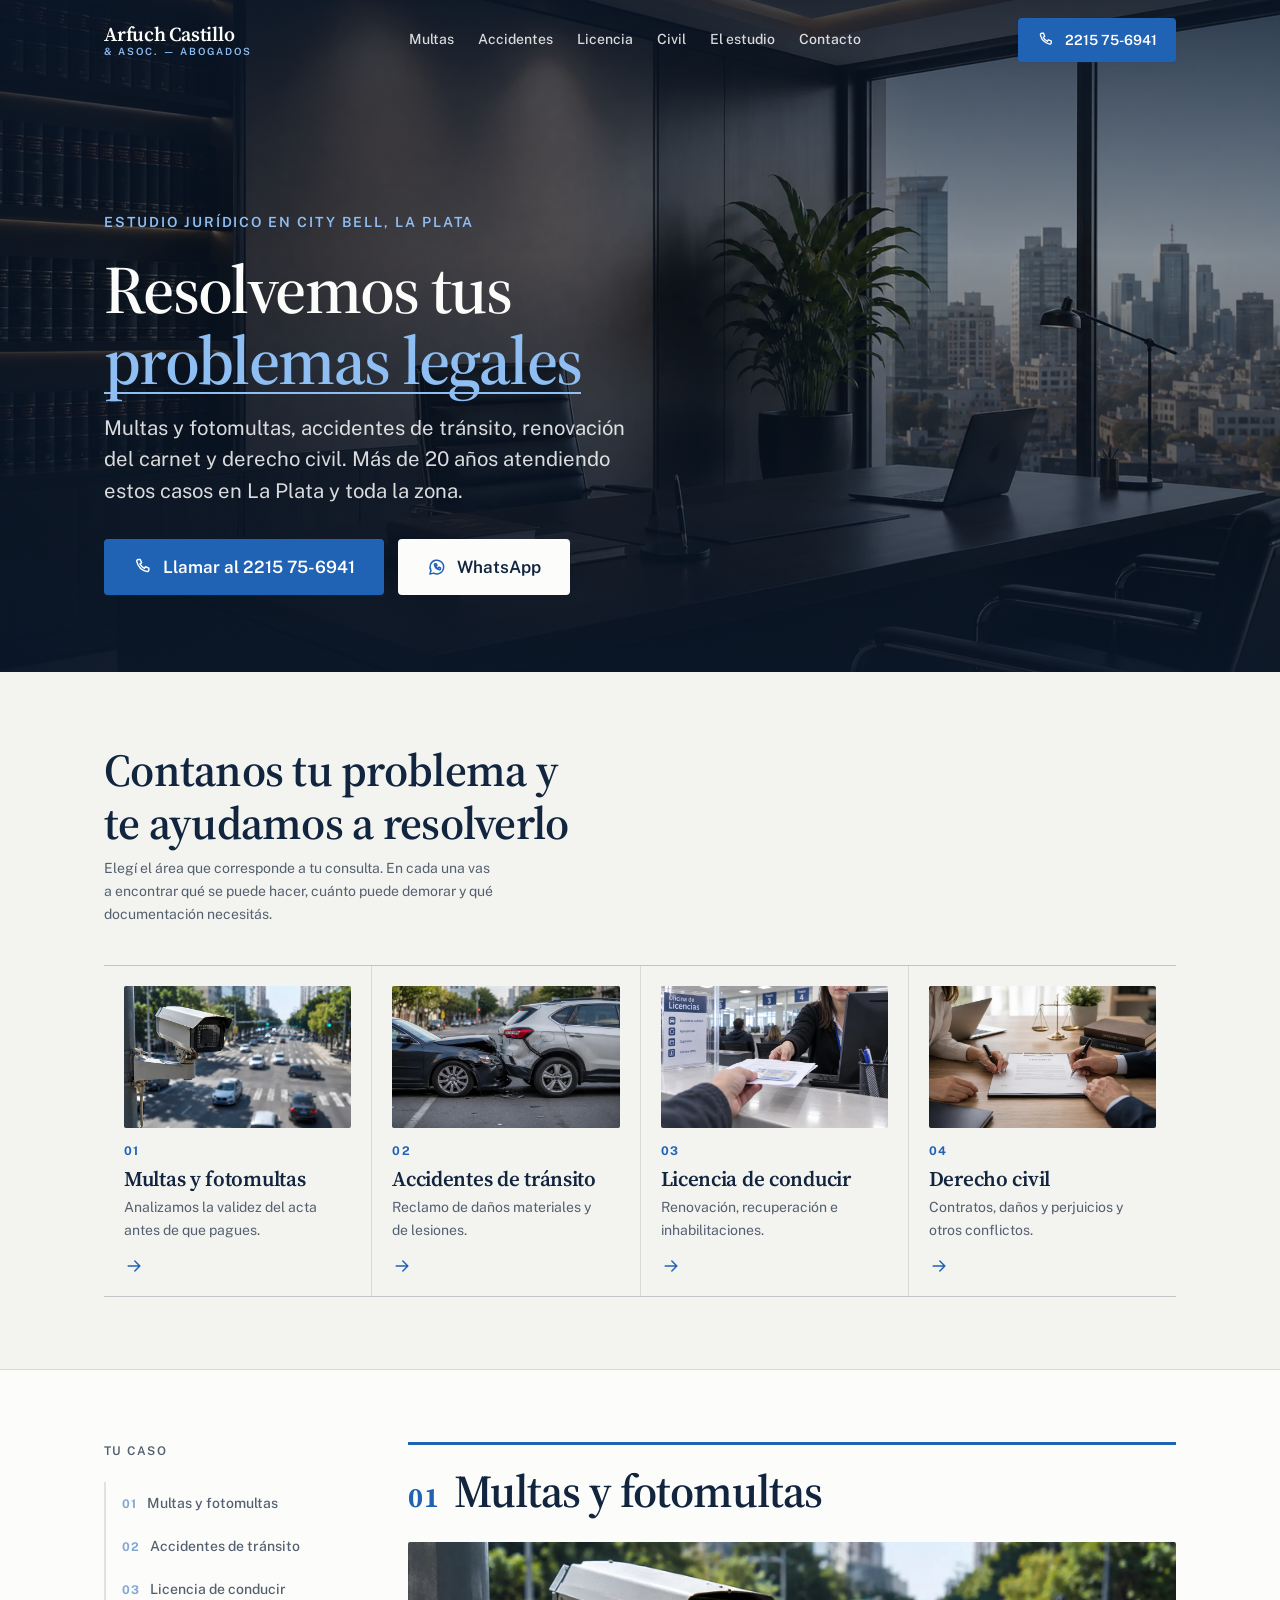
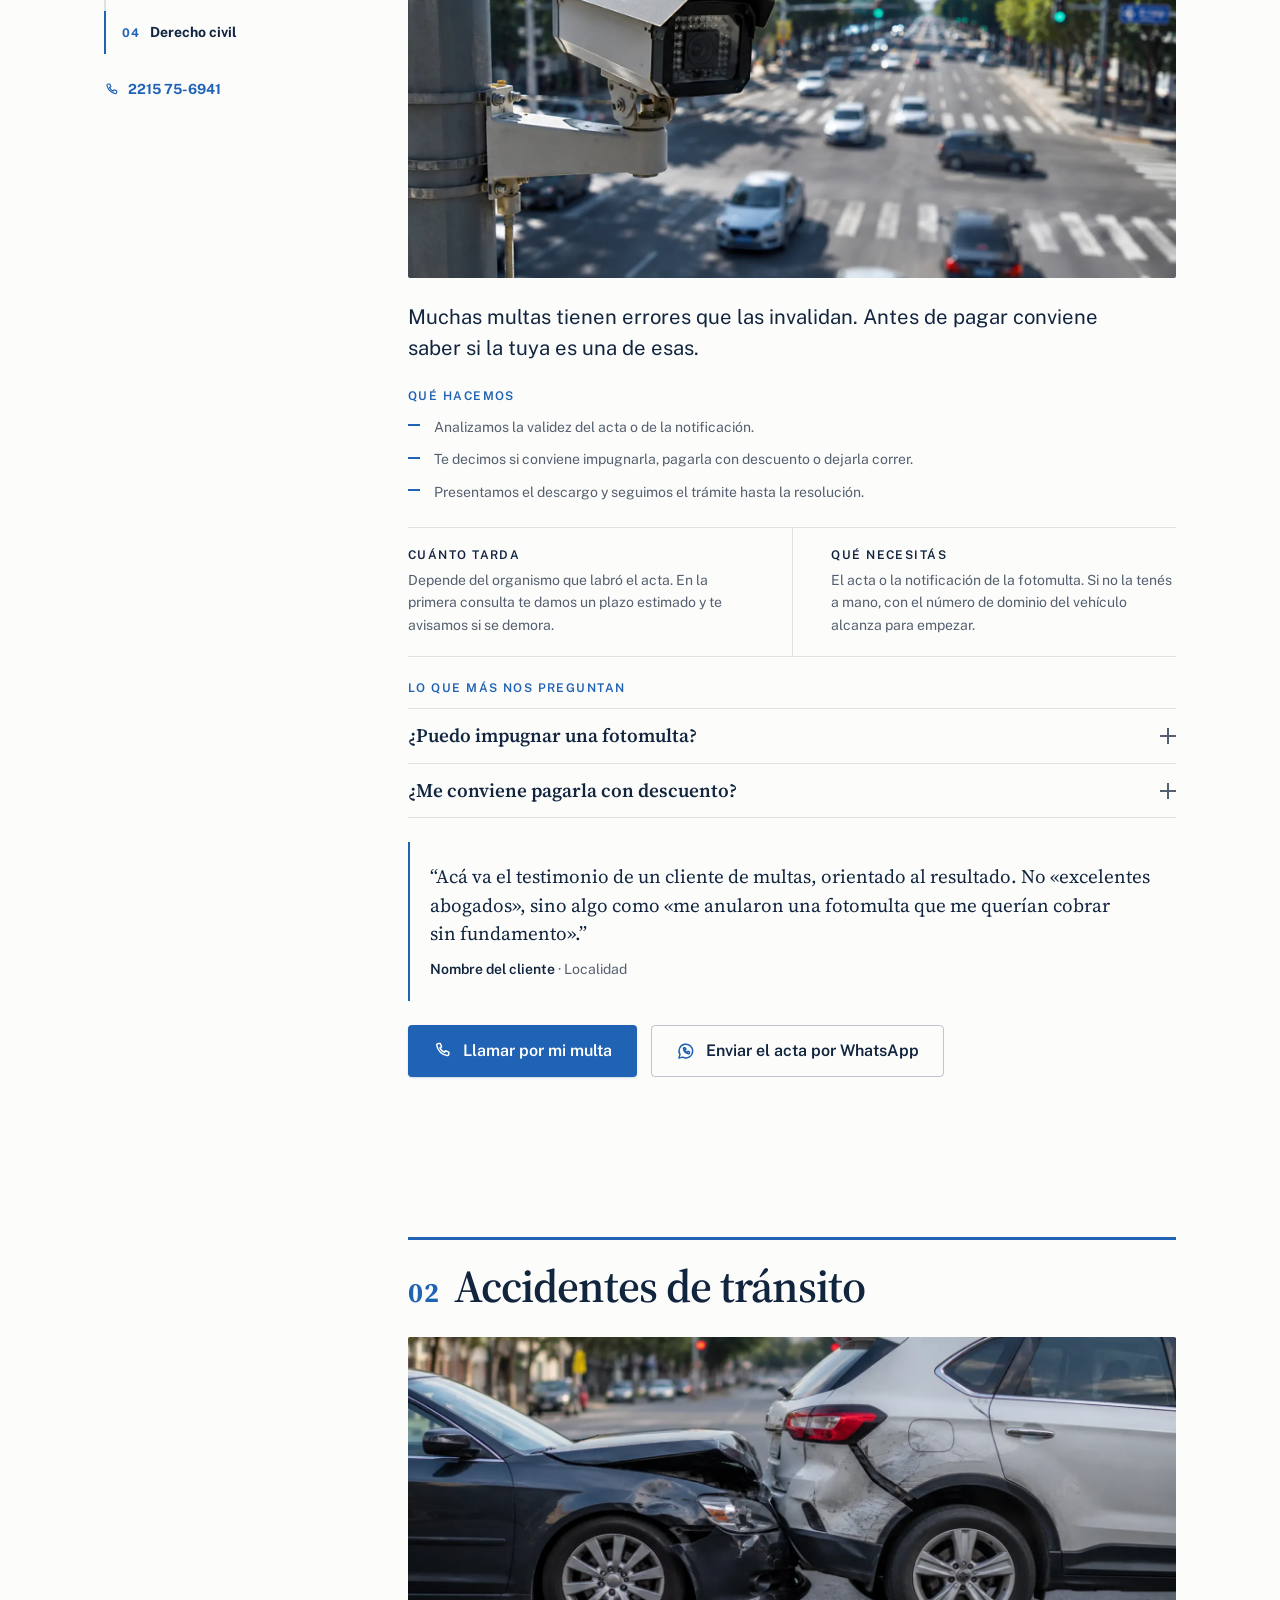
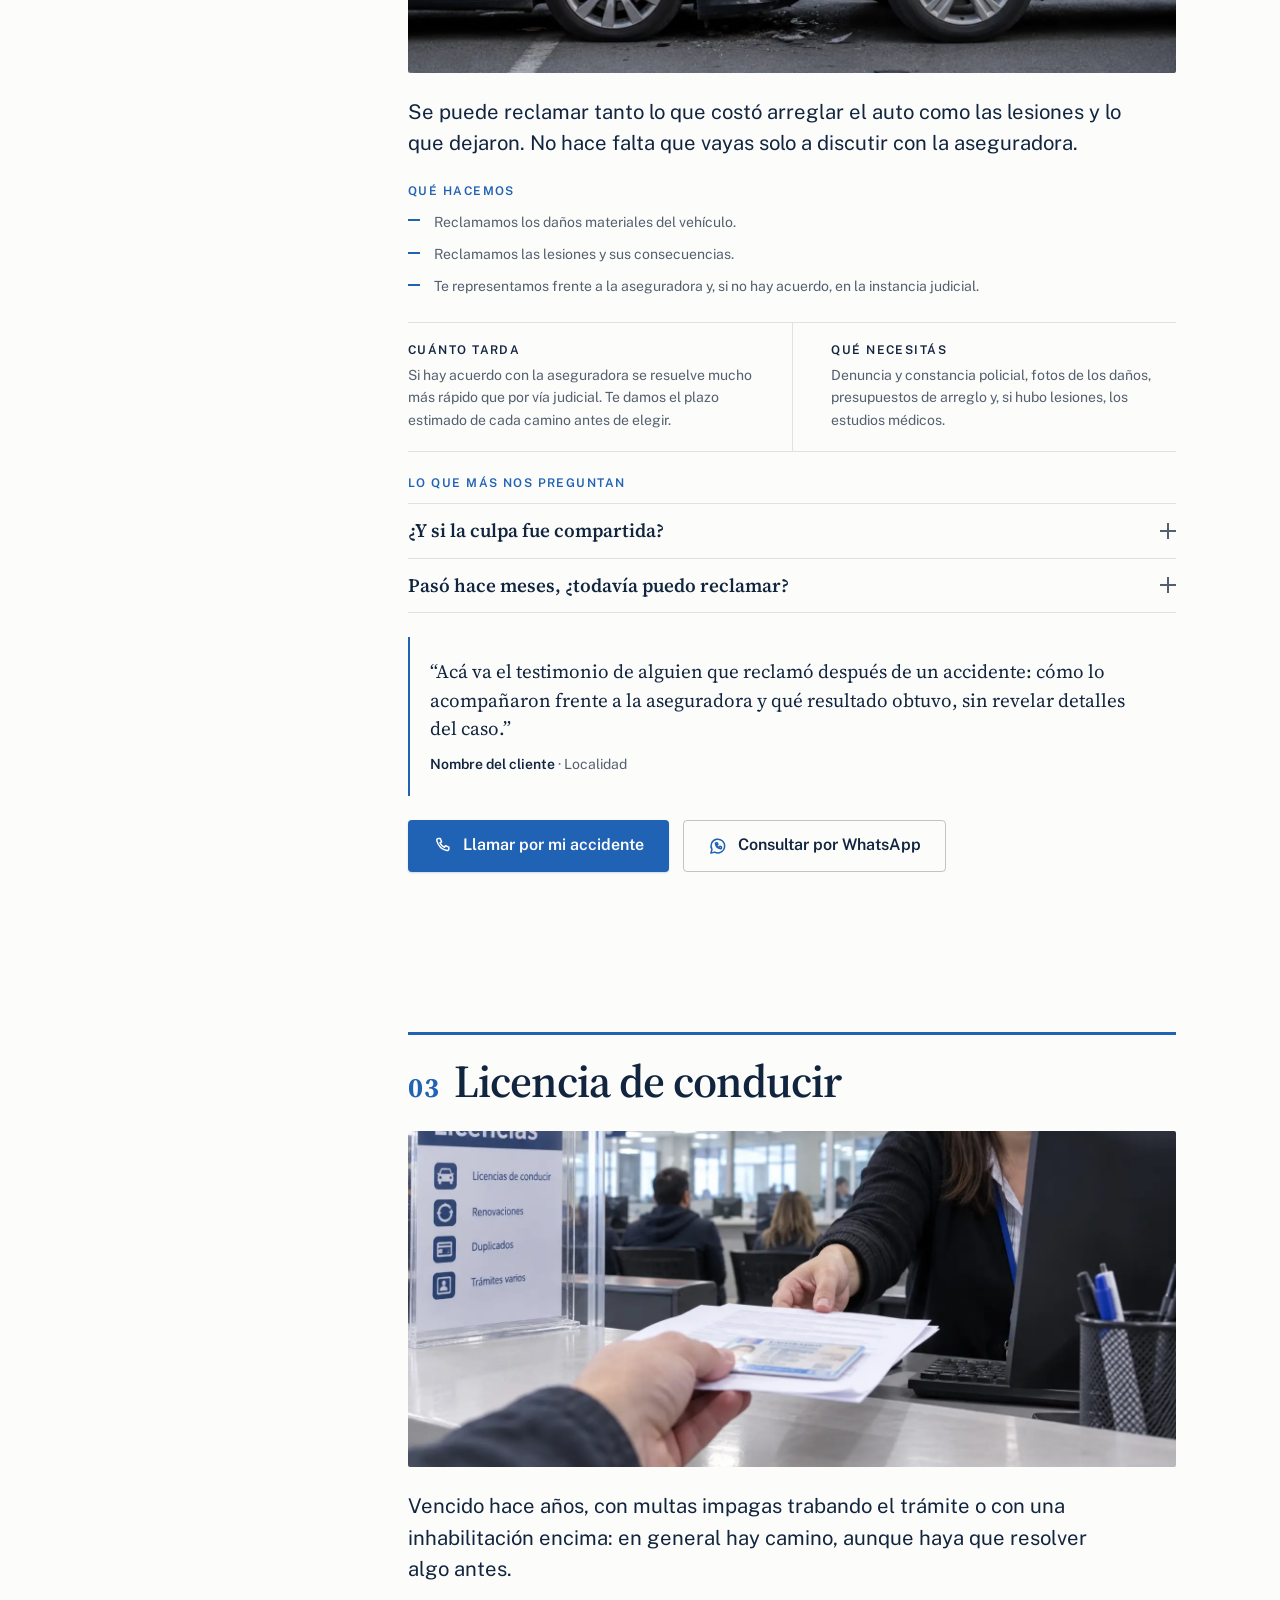
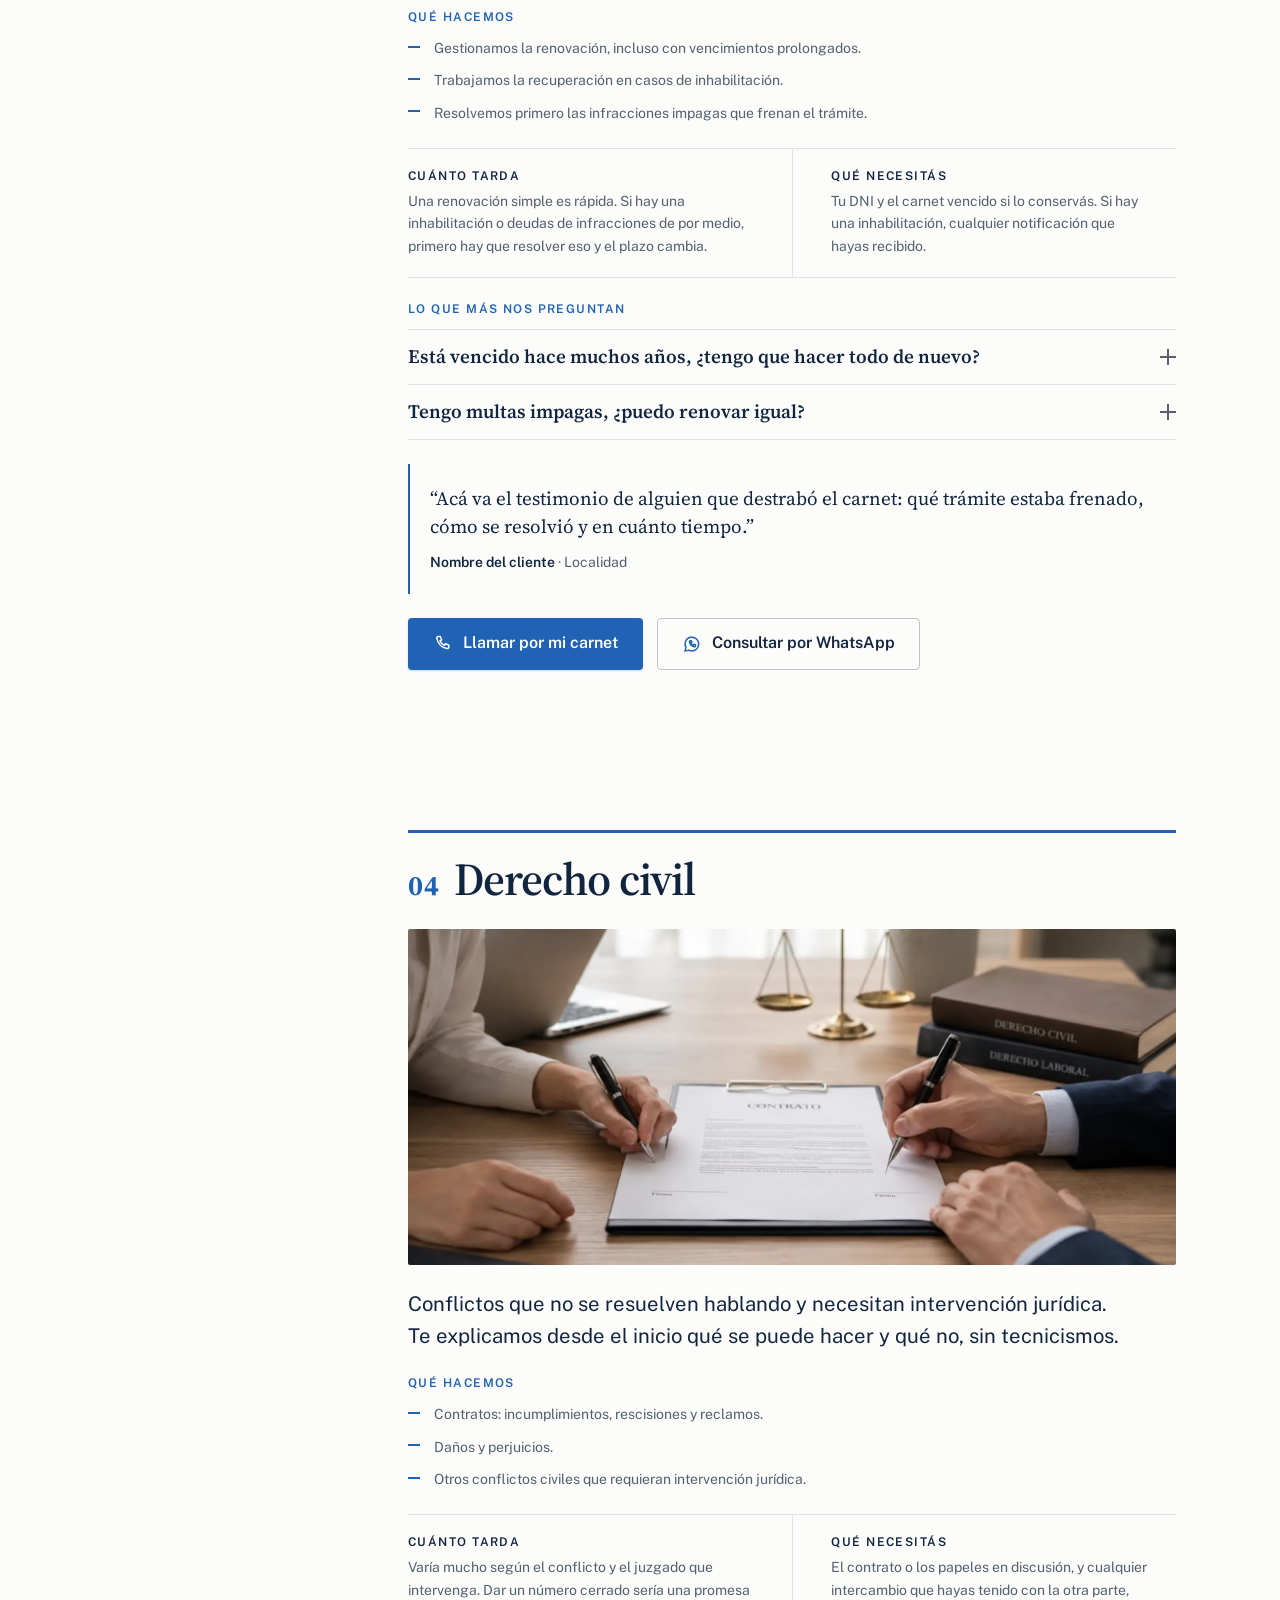
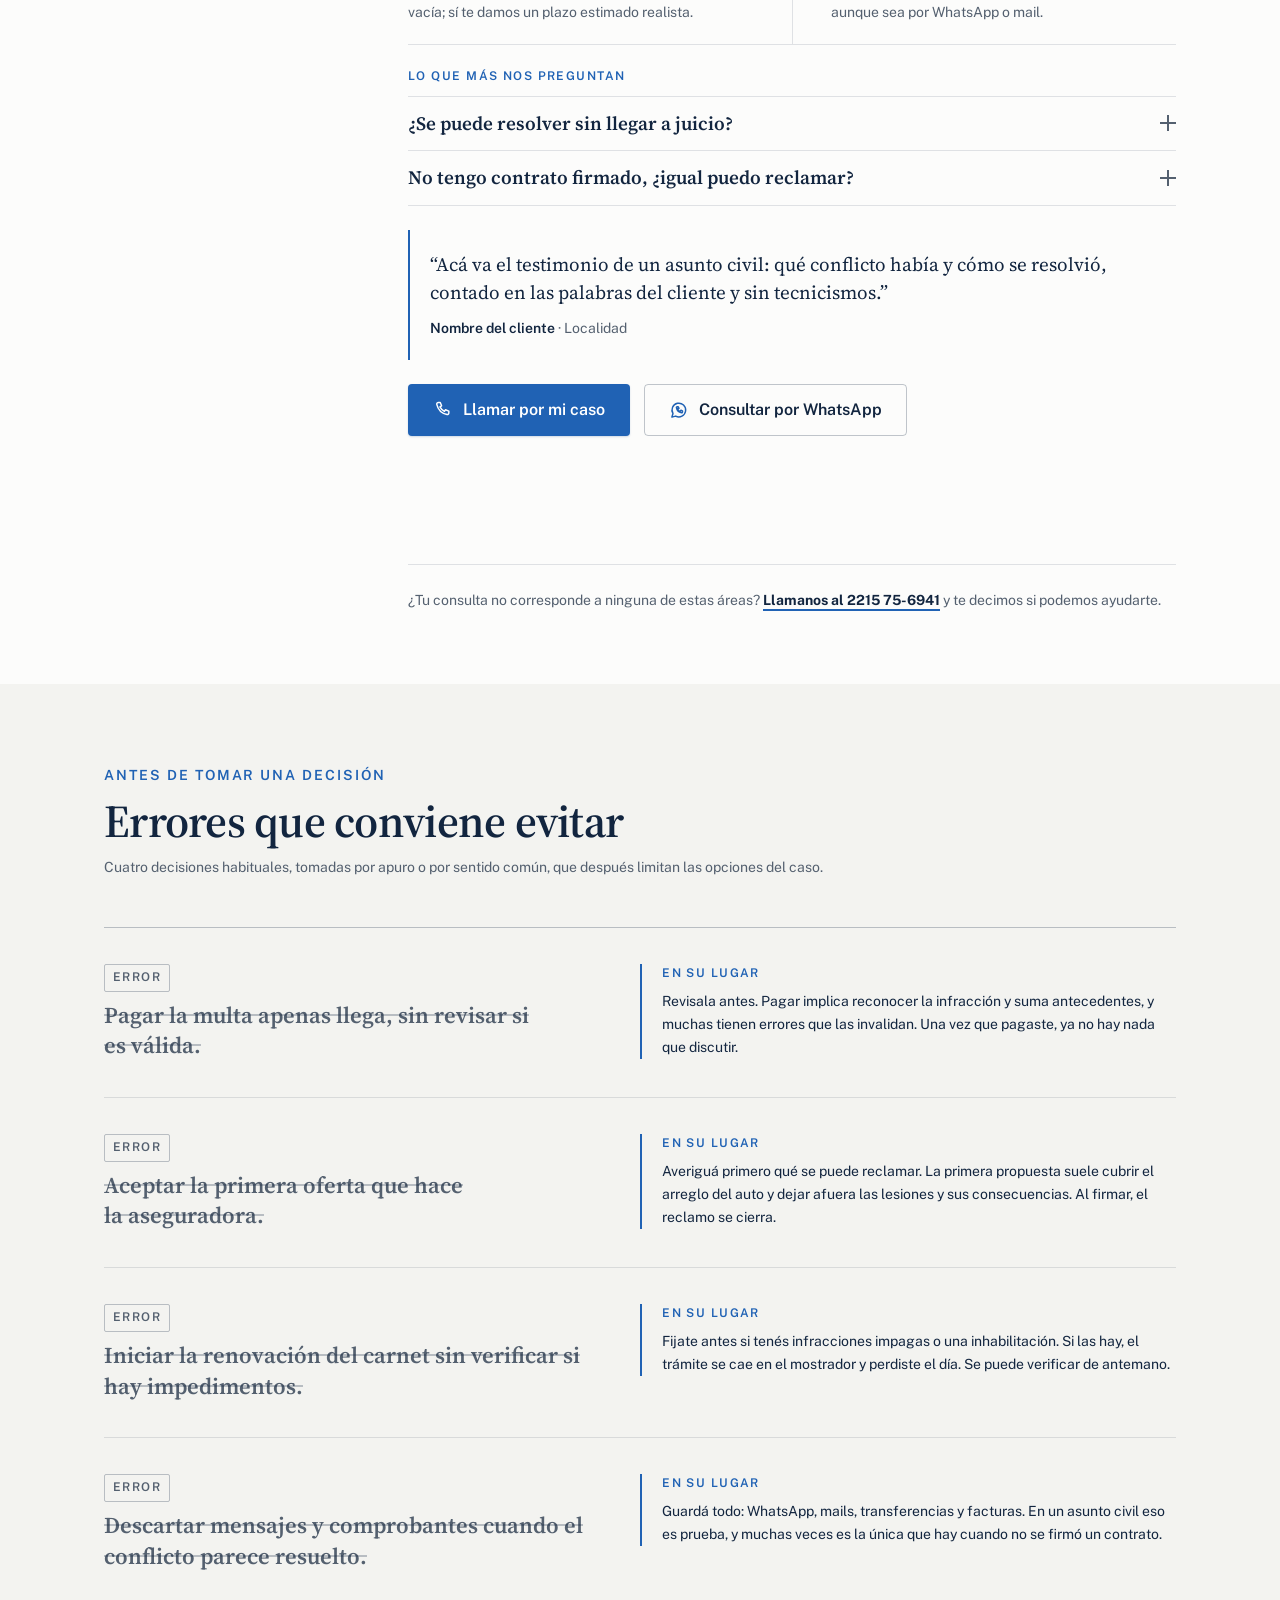
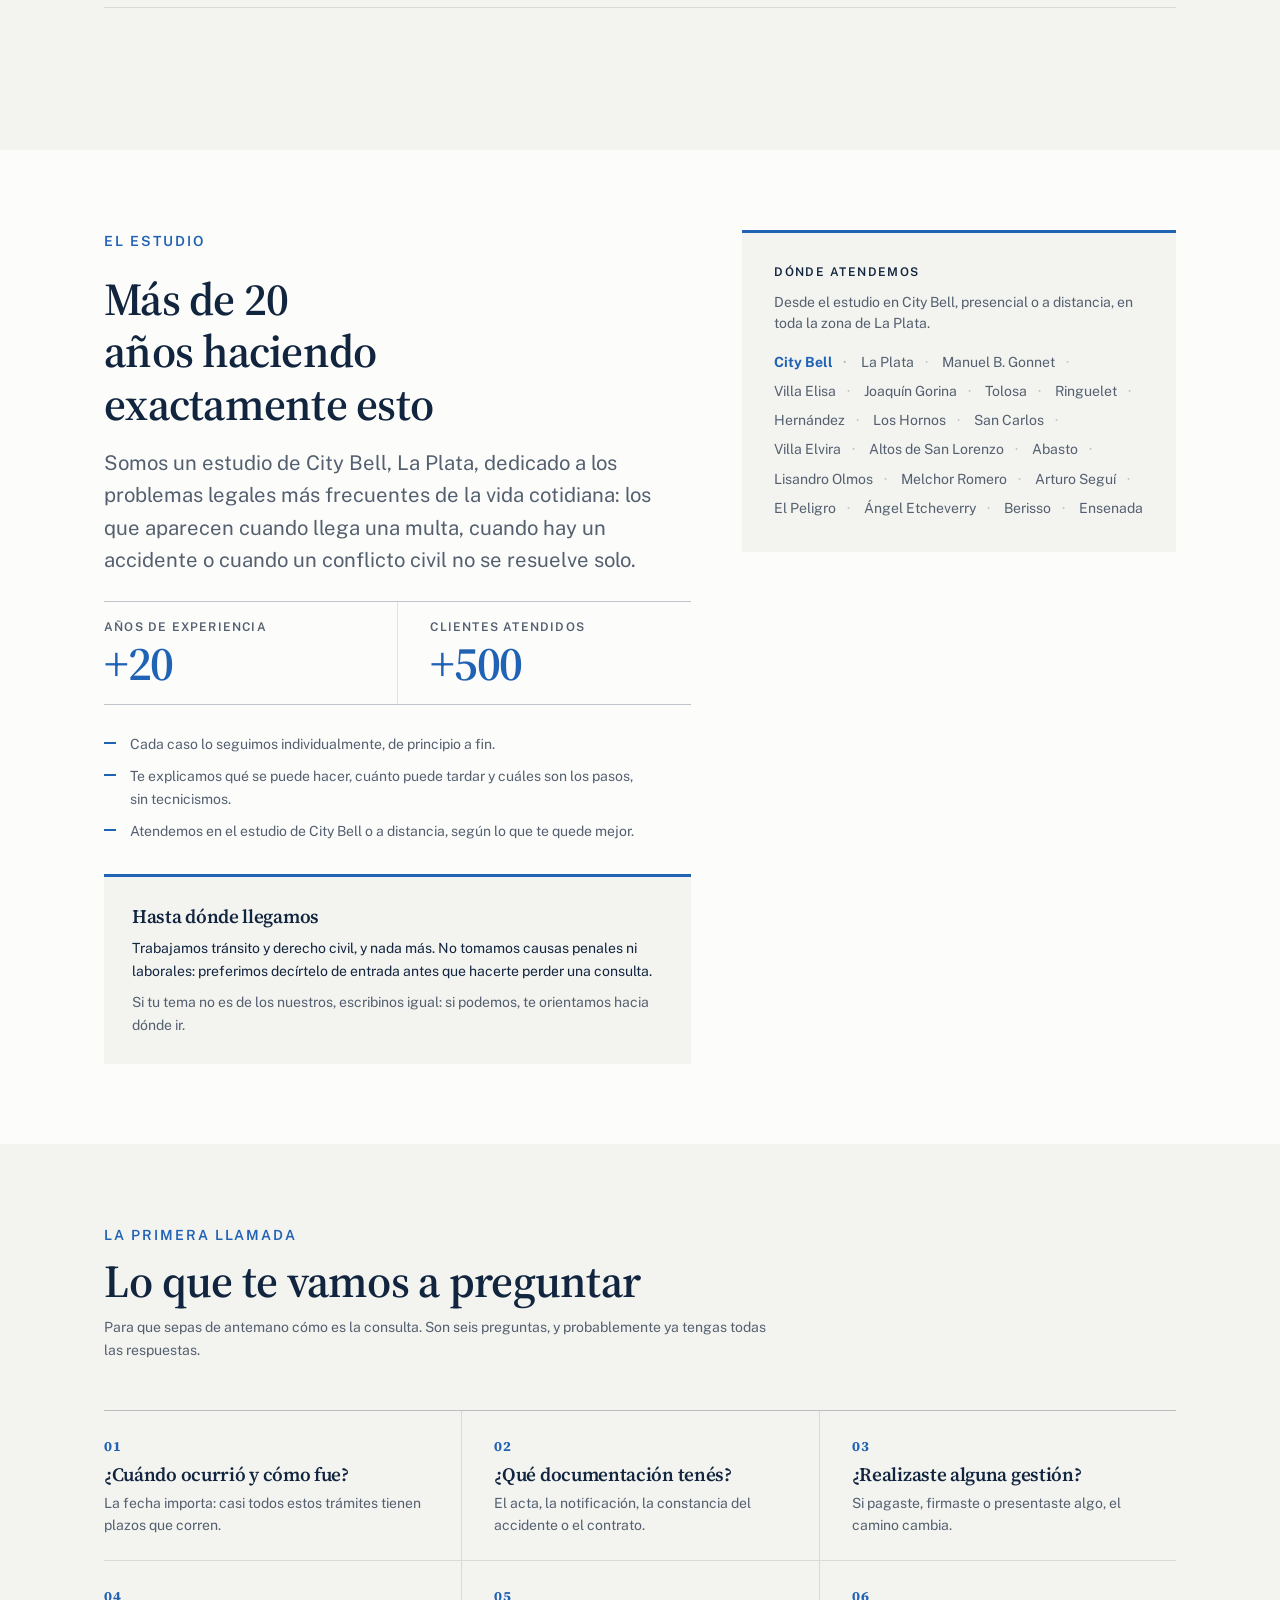
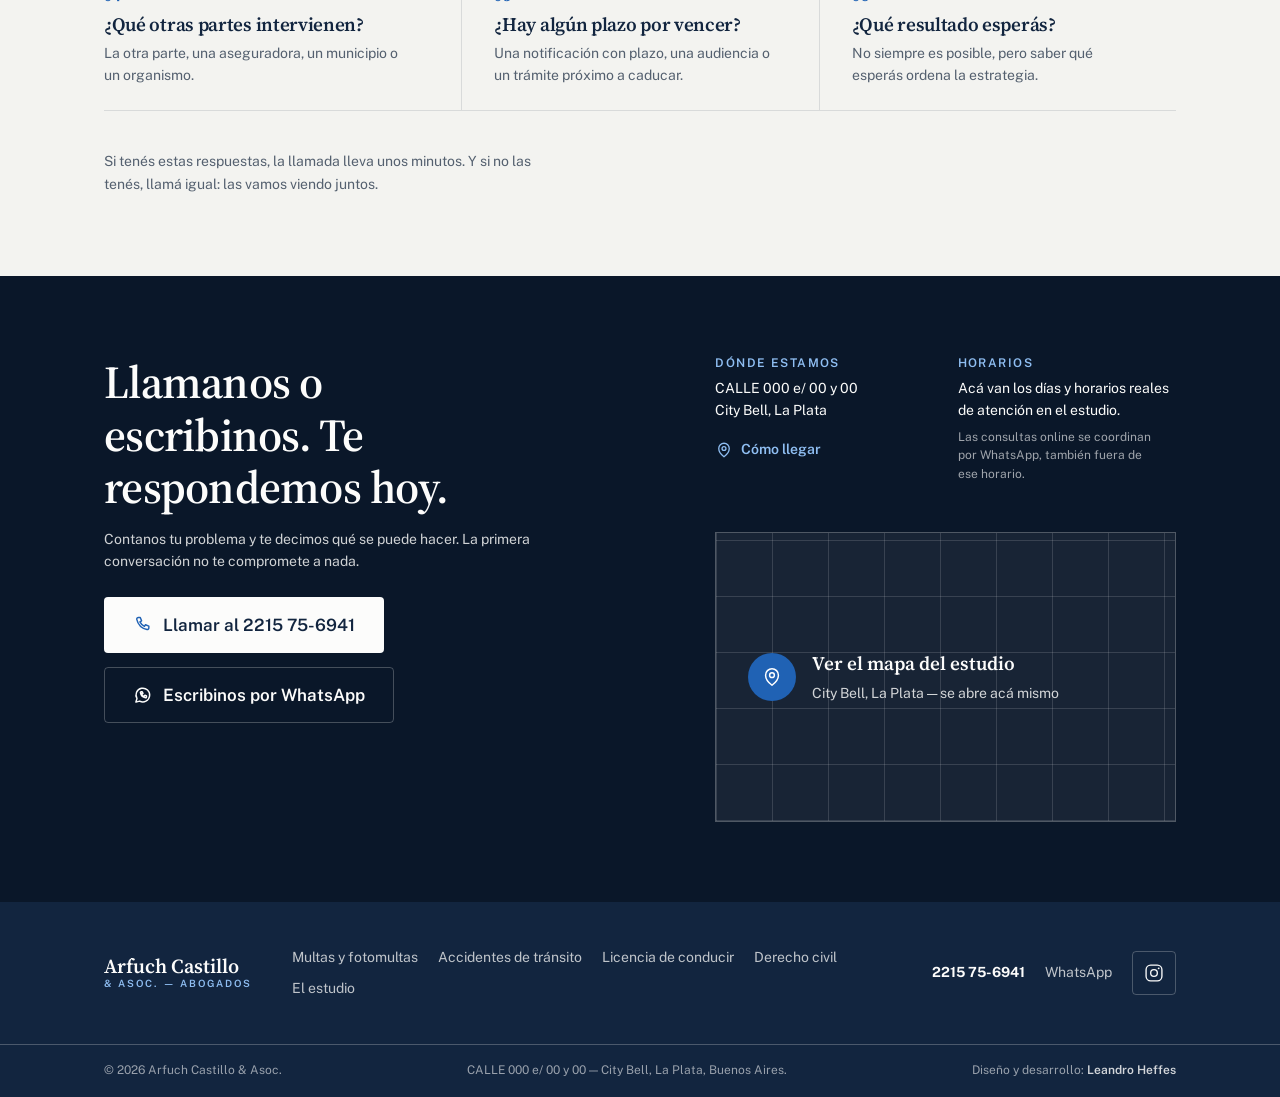
==== index.html @ 949b2b29 "first commit" ====
<!DOCTYPE html>
<html lang="es-AR">
<head>
<meta charset="utf-8">
<meta name="viewport" content="width=device-width, initial-scale=1">

<!-- ═══════════════════════════════════════════════════════════════════════
     ARFUCH CASTILLO & ASOC. — Estudio Jurídico
     City Bell, La Plata, Buenos Aires

     ARQUITECTURA: el sitio no se organiza por secciones de marketing sino
     POR CASO. Cuatro bloques autocontenidos —multa, accidente, carnet,
     civil— y cada uno responde todo lo de ese tema: la situación, qué
     hacemos, cuánto tarda, qué traer, las preguntas de ese caso y su CTA.
     El visitante lee sólo el bloque que le toca.

     TELÉFONO Y WHATSAPP — ya cargado: +54 9 2215 75-6941
        2215 75-6941     → formato visible en pantalla
        +5492215756941   → formato tel: y schema
        5492215756941    → formato wa.me

     ⚠ DATOS QUE TODAVÍA FALTAN (buscar y reemplazar en todo el archivo):
        CALLE 000 e/ 00 y 00 → dirección real del estudio
        www.arfuchcastillo.com.ar → dominio real
     ═══════════════════════════════════════════════════════════════════════ -->

<title>Arfuch Castillo & Asoc. — Abogados en La Plata y City Bell | Multas, accidentes y derecho civil</title>
<meta name="description" content="Estudio jurídico en City Bell, La Plata. Multas y fotomultas, renovación del carnet de conducir, accidentes de tránsito y derecho civil. Más de 20 años de experiencia. Atendemos en La Plata y toda la zona.">
<meta name="author" content="Arfuch Castillo &amp; Asoc.">
<meta name="robots" content="index, follow">
<link rel="canonical" href="https://www.arfuchcastillo.com.ar/">

<meta property="og:type" content="website">
<meta property="og:locale" content="es_AR">
<meta property="og:site_name" content="Arfuch Castillo &amp; Asoc.">
<meta property="og:title" content="Arfuch Castillo &amp; Asoc. — Abogados en La Plata y City Bell">
<meta property="og:description" content="Multas y fotomultas, carnet de conducir, accidentes de tránsito y derecho civil. Más de 20 años en City Bell, La Plata.">
<meta property="og:url" content="https://www.arfuchcastillo.com.ar/">
<meta property="og:image" content="https://www.arfuchcastillo.com.ar/assets/img/og-arfuch-castillo.jpg">
<meta name="twitter:card" content="summary_large_image">

<meta name="theme-color" content="#12253F">
<link rel="icon" href="assets/img/favicon.svg" type="image/svg+xml">

<link rel="preconnect" href="https://fonts.googleapis.com">
<link rel="preconnect" href="https://fonts.gstatic.com" crossorigin>
<link rel="stylesheet" href="https://fonts.googleapis.com/css2?family=Public+Sans:wght@400;500;600;700&amp;family=Source+Serif+4:opsz,wght@8..60,400;8..60,600;8..60,700&amp;display=swap">
<link rel="stylesheet" href="assets/css/styles.css">

<!-- SEO local. ⚠ Completar horarios y redes cuando el estudio los pase. -->
<script type="application/ld+json">
{
  "@context": "https://schema.org",
  "@type": "LegalService",
  "name": "Arfuch Castillo & Asoc.",
  "description": "Estudio jurídico especializado en multas y fotomultas, renovación del carnet de conducir, accidentes de tránsito y derecho civil. Más de 20 años de experiencia. Atención en City Bell y en toda la zona de La Plata.",
  "url": "https://www.arfuchcastillo.com.ar/",
  "telephone": "+5492215756941",
  "priceRange": "$$",
  "address": {
    "@type": "PostalAddress",
    "streetAddress": "CALLE 000 e/ 00 y 00",
    "addressLocality": "City Bell",
    "addressRegion": "Buenos Aires",
    "postalCode": "1896",
    "addressCountry": "AR"
  },
  "areaServed": [
    { "@type": "City", "name": "La Plata" },
    { "@type": "City", "name": "City Bell" },
    { "@type": "City", "name": "Manuel B. Gonnet" },
    { "@type": "City", "name": "Villa Elisa" },
    { "@type": "City", "name": "Tolosa" },
    { "@type": "City", "name": "Berisso" },
    { "@type": "City", "name": "Ensenada" }
  ],
  "availableLanguage": "Spanish",
  "knowsAbout": [
    "Multas de tránsito",
    "Fotomultas",
    "Renovación del carnet de conducir",
    "Accidentes de tránsito",
    "Derecho civil"
  ]
}
</script>
</head>

<body>

<a class="salto-contenido" href="#portada">Ir al contenido principal</a>

<!-- ══════════════════════════════════════════════════════════════════════
     BARRA SUPERIOR
     Arranca transparente sobre la foto de portada y se vuelve sólida al
     desplazarse. Los enlaces son los cuatro casos, no secciones genéricas.
     ══════════════════════════════════════════════════════════════════ -->
<header class="barra" id="barra">
  <div class="barra__interior">

    <a class="marca" href="#portada" aria-label="Arfuch Castillo y Asociados — inicio">
      <span class="marca__nombre">Arfuch Castillo</span>
      <span class="marca__complemento">&amp; Asoc. — Abogados</span>
    </a>

    <nav class="barra__nav" aria-label="Navegación principal">
      <a href="#caso-multas">Multas</a>
      <a href="#caso-accidentes">Accidentes</a>
      <a href="#caso-carnet">Licencia</a>
      <a href="#caso-civil">Civil</a>
      <a href="#estudio">El estudio</a>
      <a href="#contacto">Contacto</a>
    </nav>

    <div class="barra__acciones">
      <a class="boton boton--principal boton--compacto" href="tel:+5492215756941" data-evento="tel-barra">
        <svg viewBox="0 0 24 24" fill="none" stroke="currentColor" stroke-width="1.75" stroke-linecap="round" stroke-linejoin="round" aria-hidden="true">
          <path d="M6.5 3h2.2l1.6 4-2 1.3a12.5 12.5 0 0 0 5.4 5.4l1.3-2 4 1.6v2.2a2 2 0 0 1-2.2 2A16.5 16.5 0 0 1 4.5 5.2 2 2 0 0 1 6.5 3z"></path>
        </svg>
        <span class="boton__texto">2215 75-6941</span>
      </a>

      <button class="menu-boton" type="button" aria-label="Abrir menú" aria-expanded="false" aria-controls="menu-movil">
        <span class="menu-boton__lineas" aria-hidden="true"><i></i><i></i><i></i></span>
      </button>
    </div>

  </div>

  <nav class="menu-movil" id="menu-movil" aria-label="Navegación principal (móvil)" hidden>
    <ul class="menu-movil__lista">
      <li><a href="#casos">Tu consulta</a></li>
      <li><a href="#caso-multas">Multas y fotomultas</a></li>
      <li><a href="#caso-accidentes">Accidentes de tránsito</a></li>
      <li><a href="#caso-carnet">Licencia de conducir</a></li>
      <li><a href="#caso-civil">Derecho civil</a></li>
      <li><a href="#errores">Errores frecuentes</a></li>
      <li><a href="#estudio">El estudio</a></li>
      <li><a href="#llamada">La primera llamada</a></li>
      <li><a href="#contacto">Contacto</a></li>
    </ul>
    <div class="menu-movil__pie">
      <a class="boton boton--principal boton--ancho" href="tel:+5492215756941" data-evento="tel-menu">
        <svg viewBox="0 0 24 24" fill="none" stroke="currentColor" stroke-width="1.75" stroke-linecap="round" stroke-linejoin="round" aria-hidden="true">
          <path d="M6.5 3h2.2l1.6 4-2 1.3a12.5 12.5 0 0 0 5.4 5.4l1.3-2 4 1.6v2.2a2 2 0 0 1-2.2 2A16.5 16.5 0 0 1 4.5 5.2 2 2 0 0 1 6.5 3z"></path>
        </svg>
        Llamar al 2215 75-6941
      </a>
    </div>
  </nav>
</header>

<main>

  <!-- ════════════════════════════════════════════════════════════════════
       PORTADA
       Foto a sangre con velo de tinta y el titular anclado abajo a la
       izquierda. Sin composición centrada y sin fila de estadísticas.
       ════════════════════════════════════════════════════════════════ -->
  <section class="portada" id="portada" aria-labelledby="portada-titulo">
    <!-- ⚠ REEMPLAZAR: ver la descripción dentro del propio placeholder.
         El estudio no usa fotos propias ni de la oficina: la imagen es
         ambiental (calle de La Plata), sin personas reconocibles. -->
    <img class="portada__foto"
         src="assets/img/heroImage.webp"
         alt="Avenida de La Plata con tránsito"
         width="2400" height="1300" fetchpriority="high" decoding="async">

    <div class="portada__contenido contenedor">
      <p class="ante-titulo ante-titulo--claro">Estudio jurídico en City Bell, La&nbsp;Plata</p>
      <h1 class="portada__titulo" id="portada-titulo">
        Resolvemos tus <span class="destacado">problemas legales</span>
      </h1>
      <p class="portada__bajada">
        Multas y fotomultas, accidentes de tránsito, renovación del carnet y
        derecho civil. Más de 20 años atendiendo estos casos en La Plata y toda
        la zona.
      </p>

      <div class="portada__acciones" id="portada-acciones">
        <a class="boton boton--principal boton--grande" href="tel:+5492215756941" data-evento="tel-portada">
          <svg viewBox="0 0 24 24" fill="none" stroke="currentColor" stroke-width="1.75" stroke-linecap="round" stroke-linejoin="round" aria-hidden="true">
            <path d="M6.5 3h2.2l1.6 4-2 1.3a12.5 12.5 0 0 0 5.4 5.4l1.3-2 4 1.6v2.2a2 2 0 0 1-2.2 2A16.5 16.5 0 0 1 4.5 5.2 2 2 0 0 1 6.5 3z"></path>
          </svg>
          Llamar al 2215 75-6941
        </a>
        <a class="boton boton--claro boton--grande"
           href="https://wa.me/5492215756941?text=Hola%2C%20quiero%20consultar%20sobre..."
           target="_blank" rel="noopener" data-evento="wa-portada">
          <svg viewBox="0 0 24 24" fill="none" stroke="currentColor" stroke-width="1.75" stroke-linecap="round" stroke-linejoin="round" aria-hidden="true">
            <path d="M3.5 20.5l1.3-4.2A8.2 8.2 0 1 1 8 19.3l-4.5 1.2z"></path>
            <path d="M9 9.2c.2 1 .7 2 1.5 2.8.8.8 1.8 1.3 2.8 1.5l1-1.2 1.9.9v1.3c0 .5-.5 1-1.1.9a7.6 7.6 0 0 1-6.2-6.2c-.1-.6.4-1.1.9-1.1h1.3l.9 1.9-1 1.2z"></path>
          </svg>
          WhatsApp
        </a>
      </div>
    </div>
  </section>


  <!-- ════════════════════════════════════════════════════════════════════
       CONTANOS TU PROBLEMA — la navegación real del sitio.
       Los accesos se titulan por materia jurídica y no por la anécdota
       del cliente: le da entidad al tema y evita el registro coloquial.
       ════════════════════════════════════════════════════════════════ -->
  <section class="casos-indice" id="casos" aria-labelledby="casos-titulo">
    <div class="contenedor">
      <div class="casos-indice__encabezado">
        <h2 class="casos-indice__titulo" id="casos-titulo">Contanos tu problema y te ayudamos a resolverlo</h2>
        <p class="casos-indice__nota">
          Elegí el área que corresponde a tu consulta. En cada una vas a
          encontrar qué se puede hacer, cuánto puede demorar y qué
          documentación necesitás.
        </p>
      </div>

      <ul class="casos-indice__lista">
        <li>
          <a class="acceso" href="#caso-multas">
            <span class="acceso__foto">
              <img src="assets/img/fotomultaImage.webp" alt="" width="1600" height="1000" loading="lazy" decoding="async">
            </span>
            <span class="acceso__cuerpo">
              <span class="acceso__numero" aria-hidden="true">01</span>
              <span class="acceso__titulo">Multas y fotomultas</span>
              <span class="acceso__nota">Analizamos la validez del acta antes de que pagues.</span>
            </span>
            <svg class="acceso__flecha" viewBox="0 0 24 24" fill="none" stroke="currentColor" stroke-width="1.75" stroke-linecap="round" stroke-linejoin="round" aria-hidden="true">
              <path d="M5 12h14M13 6l6 6-6 6"></path>
            </svg>
          </a>
        </li>

        <li>
          <a class="acceso" href="#caso-accidentes">
            <span class="acceso__foto">
              <img src="assets/img/accidenteImage.webp" alt="" width="1600" height="1000" loading="lazy" decoding="async">
            </span>
            <span class="acceso__cuerpo">
              <span class="acceso__numero" aria-hidden="true">02</span>
              <span class="acceso__titulo">Accidentes de tránsito</span>
              <span class="acceso__nota">Reclamo de daños materiales y de lesiones.</span>
            </span>
            <svg class="acceso__flecha" viewBox="0 0 24 24" fill="none" stroke="currentColor" stroke-width="1.75" stroke-linecap="round" stroke-linejoin="round" aria-hidden="true">
              <path d="M5 12h14M13 6l6 6-6 6"></path>
            </svg>
          </a>
        </li>

        <li>
          <a class="acceso" href="#caso-carnet">
            <span class="acceso__foto">
              <img src="assets/img/carnetImage.webp" alt="" width="1600" height="1000" loading="lazy" decoding="async">
            </span>
            <span class="acceso__cuerpo">
              <span class="acceso__numero" aria-hidden="true">03</span>
              <span class="acceso__titulo">Licencia de conducir</span>
              <span class="acceso__nota">Renovación, recuperación e inhabilitaciones.</span>
            </span>
            <svg class="acceso__flecha" viewBox="0 0 24 24" fill="none" stroke="currentColor" stroke-width="1.75" stroke-linecap="round" stroke-linejoin="round" aria-hidden="true">
              <path d="M5 12h14M13 6l6 6-6 6"></path>
            </svg>
          </a>
        </li>

        <li>
          <a class="acceso" href="#caso-civil">
            <span class="acceso__foto">
              <img src="assets/img/civilImage.webp" alt="" width="1600" height="1000" loading="lazy" decoding="async">
            </span>
            <span class="acceso__cuerpo">
              <span class="acceso__numero" aria-hidden="true">04</span>
              <span class="acceso__titulo">Derecho civil</span>
              <span class="acceso__nota">Contratos, daños y perjuicios y otros conflictos.</span>
            </span>
            <svg class="acceso__flecha" viewBox="0 0 24 24" fill="none" stroke="currentColor" stroke-width="1.75" stroke-linecap="round" stroke-linejoin="round" aria-hidden="true">
              <path d="M5 12h14M13 6l6 6-6 6"></path>
            </svg>
          </a>
        </li>
      </ul>
    </div>
  </section>


  <!-- ════════════════════════════════════════════════════════════════════
       LOS CUATRO CASOS
       Panel lateral fijo + un bloque autocontenido por caso.
       ════════════════════════════════════════════════════════════════ -->
  <div class="casos">
    <div class="contenedor casos__interior">

      <!-- Índice fijo: marca en cuál caso está el visitante -->
      <aside class="riel" aria-label="Índice de casos">
        <p class="riel__rotulo">Tu caso</p>
        <ol class="riel__lista">
          <li><a href="#caso-multas" data-riel="caso-multas"><span>01</span> Multas y fotomultas</a></li>
          <li><a href="#caso-accidentes" data-riel="caso-accidentes"><span>02</span> Accidentes de tránsito</a></li>
          <li><a href="#caso-carnet" data-riel="caso-carnet"><span>03</span> Licencia de conducir</a></li>
          <li><a href="#caso-civil" data-riel="caso-civil"><span>04</span> Derecho civil</a></li>
        </ol>
        <a class="riel__tel" href="tel:+5492215756941" data-evento="tel-riel">
          <svg viewBox="0 0 24 24" fill="none" stroke="currentColor" stroke-width="1.75" stroke-linecap="round" stroke-linejoin="round" aria-hidden="true">
            <path d="M6.5 3h2.2l1.6 4-2 1.3a12.5 12.5 0 0 0 5.4 5.4l1.3-2 4 1.6v2.2a2 2 0 0 1-2.2 2A16.5 16.5 0 0 1 4.5 5.2 2 2 0 0 1 6.5 3z"></path>
          </svg>
          2215 75-6941
        </a>
      </aside>

      <div class="casos__contenido">

        <!-- ── 01 · MULTAS Y FOTOMULTAS ──────────────────────────────── -->
        <article class="caso" id="caso-multas" aria-labelledby="caso-multas-titulo">
          <header class="caso__encabezado">
            <p class="caso__ordinal" aria-hidden="true">01</p>
            <h2 class="caso__titulo" id="caso-multas-titulo">Multas y fotomultas</h2>
          </header>

          <img class="caso__foto" src="assets/img/fotomultaImage.webp"
               alt="Acta de infracción de tránsito" width="1600" height="1000"
               loading="lazy" decoding="async">

          <p class="caso__lead">
            Muchas multas tienen errores que las invalidan. Antes de pagar
            conviene saber si la tuya es una de esas.
          </p>

          <div class="caso__hacemos">
            <h3 class="caso__subtitulo">Qué hacemos</h3>
            <ul class="lista-marcada">
              <li>Analizamos la validez del acta o de la notificación.</li>
              <li>Te decimos si conviene impugnarla, pagarla con descuento o dejarla correr.</li>
              <li>Presentamos el descargo y seguimos el trámite hasta la resolución.</li>
            </ul>
          </div>

          <div class="caso__datos">
            <div class="ficha">
              <h3 class="ficha__rotulo">Cuánto tarda</h3>
              <p class="ficha__texto">
                Depende del organismo que labró el acta. En la primera consulta
                te damos un plazo estimado y te avisamos si se demora.
              </p>
            </div>
            <div class="ficha">
              <h3 class="ficha__rotulo">Qué necesitás</h3>
              <p class="ficha__texto">
                El acta o la notificación de la fotomulta. Si no la tenés a
                mano, con el número de dominio del vehículo alcanza para empezar.
              </p>
            </div>
          </div>

          <div class="caso__preguntas">
            <h3 class="caso__subtitulo">Lo que más nos preguntan</h3>
            <details class="pregunta">
              <summary><span>¿Puedo impugnar una fotomulta?</span><span class="pregunta__signo" aria-hidden="true"></span></summary>
              <div class="pregunta__respuesta"><p>En muchos casos sí. Las actas y las fotomultas tienen que cumplir requisitos formales, y cuando falta alguno o hay errores en los datos, la infracción puede cuestionarse. También hay plazos que conviene no dejar vencer.</p></div>
            </details>
            <details class="pregunta">
              <summary><span>¿Me conviene pagarla con descuento?</span><span class="pregunta__signo" aria-hidden="true"></span></summary>
              <div class="pregunta__respuesta"><p>A veces sí y a veces no: pagar implica reconocer la infracción y eso suma antecedentes. Lo vemos caso por caso antes de que tomes la decisión.</p></div>
            </details>
          </div>

          <figure class="testimonio-caso">
            <!-- ⚠ REEMPLAZAR por un testimonio real y autorizado. NO inventar:
                 publicar reseñas falsas es publicidad engañosa. -->
            <blockquote><p>Acá va el testimonio de un cliente de multas, orientado al resultado. No «excelentes abogados», sino algo como «me anularon una fotomulta que me querían cobrar sin fundamento».</p></blockquote>
            <figcaption><cite>Nombre del cliente</cite> · Localidad</figcaption>
          </figure>

          <div class="caso__acciones">
            <a class="boton boton--principal" href="tel:+5492215756941" data-evento="tel-multas">
              <svg viewBox="0 0 24 24" fill="none" stroke="currentColor" stroke-width="1.75" stroke-linecap="round" stroke-linejoin="round" aria-hidden="true">
                <path d="M6.5 3h2.2l1.6 4-2 1.3a12.5 12.5 0 0 0 5.4 5.4l1.3-2 4 1.6v2.2a2 2 0 0 1-2.2 2A16.5 16.5 0 0 1 4.5 5.2 2 2 0 0 1 6.5 3z"></path>
              </svg>
              Llamar por mi multa
            </a>
            <a class="boton boton--secundario"
               href="https://wa.me/5492215756941?text=Hola%2C%20quiero%20consultar%20sobre%20una%20multa%20o%20fotomulta."
               target="_blank" rel="noopener" data-evento="wa-multas">
              <svg viewBox="0 0 24 24" fill="none" stroke="currentColor" stroke-width="1.75" stroke-linecap="round" stroke-linejoin="round" aria-hidden="true">
                <path d="M3.5 20.5l1.3-4.2A8.2 8.2 0 1 1 8 19.3l-4.5 1.2z"></path>
                <path d="M9 9.2c.2 1 .7 2 1.5 2.8.8.8 1.8 1.3 2.8 1.5l1-1.2 1.9.9v1.3c0 .5-.5 1-1.1.9a7.6 7.6 0 0 1-6.2-6.2c-.1-.6.4-1.1.9-1.1h1.3l.9 1.9-1 1.2z"></path>
              </svg>
              Enviar el acta por WhatsApp
            </a>
          </div>
        </article>

        <!-- ── 02 · ACCIDENTES DE TRÁNSITO ───────────────────────────── -->
        <article class="caso" id="caso-accidentes" aria-labelledby="caso-accidentes-titulo">
          <header class="caso__encabezado">
            <p class="caso__ordinal" aria-hidden="true">02</p>
            <h2 class="caso__titulo" id="caso-accidentes-titulo">Accidentes de tránsito</h2>
          </header>

          <img class="caso__foto" src="assets/img/accidenteImage.webp"
               alt="Daños en un vehículo tras un accidente de tránsito" width="1600" height="1000"
               loading="lazy" decoding="async">

          <p class="caso__lead">
            Se puede reclamar tanto lo que costó arreglar el auto como las
            lesiones y lo que dejaron. No hace falta que vayas solo a discutir
            con la aseguradora.
          </p>

          <div class="caso__hacemos">
            <h3 class="caso__subtitulo">Qué hacemos</h3>
            <ul class="lista-marcada">
              <li>Reclamamos los daños materiales del vehículo.</li>
              <li>Reclamamos las lesiones y sus consecuencias.</li>
              <li>Te representamos frente a la aseguradora y, si no hay acuerdo, en la instancia judicial.</li>
            </ul>
          </div>

          <div class="caso__datos">
            <div class="ficha">
              <h3 class="ficha__rotulo">Cuánto tarda</h3>
              <p class="ficha__texto">
                Si hay acuerdo con la aseguradora se resuelve mucho más rápido
                que por vía judicial. Te damos el plazo estimado de cada camino
                antes de elegir.
              </p>
            </div>
            <div class="ficha">
              <h3 class="ficha__rotulo">Qué necesitás</h3>
              <p class="ficha__texto">
                Denuncia y constancia policial, fotos de los daños,
                presupuestos de arreglo y, si hubo lesiones, los estudios
                médicos.
              </p>
            </div>
          </div>

          <div class="caso__preguntas">
            <h3 class="caso__subtitulo">Lo que más nos preguntan</h3>
            <details class="pregunta">
              <summary><span>¿Y si la culpa fue compartida?</span><span class="pregunta__signo" aria-hidden="true"></span></summary>
              <div class="pregunta__respuesta"><p>Igual puede haber reclamo. La responsabilidad se puede repartir en proporciones y eso se discute con la prueba que haya: fotos, testigos y la constancia policial.</p></div>
            </details>
            <details class="pregunta">
              <summary><span>Pasó hace meses, ¿todavía puedo reclamar?</span><span class="pregunta__signo" aria-hidden="true"></span></summary>
              <div class="pregunta__respuesta"><p>Probablemente sí, pero los reclamos tienen plazos y conviene no dejarlos correr. Contanos cuándo fue y te decimos en qué situación estás.</p></div>
            </details>
          </div>

          <figure class="testimonio-caso">
            <!-- ⚠ REEMPLAZAR por un testimonio real y autorizado -->
            <blockquote><p>Acá va el testimonio de alguien que reclamó después de un accidente: cómo lo acompañaron frente a la aseguradora y qué resultado obtuvo, sin revelar detalles del caso.</p></blockquote>
            <figcaption><cite>Nombre del cliente</cite> · Localidad</figcaption>
          </figure>

          <div class="caso__acciones">
            <a class="boton boton--principal" href="tel:+5492215756941" data-evento="tel-accidentes">
              <svg viewBox="0 0 24 24" fill="none" stroke="currentColor" stroke-width="1.75" stroke-linecap="round" stroke-linejoin="round" aria-hidden="true">
                <path d="M6.5 3h2.2l1.6 4-2 1.3a12.5 12.5 0 0 0 5.4 5.4l1.3-2 4 1.6v2.2a2 2 0 0 1-2.2 2A16.5 16.5 0 0 1 4.5 5.2 2 2 0 0 1 6.5 3z"></path>
              </svg>
              Llamar por mi accidente
            </a>
            <a class="boton boton--secundario"
               href="https://wa.me/5492215756941?text=Hola%2C%20quiero%20consultar%20sobre%20un%20accidente%20de%20tr%C3%A1nsito."
               target="_blank" rel="noopener" data-evento="wa-accidentes">
              <svg viewBox="0 0 24 24" fill="none" stroke="currentColor" stroke-width="1.75" stroke-linecap="round" stroke-linejoin="round" aria-hidden="true">
                <path d="M3.5 20.5l1.3-4.2A8.2 8.2 0 1 1 8 19.3l-4.5 1.2z"></path>
                <path d="M9 9.2c.2 1 .7 2 1.5 2.8.8.8 1.8 1.3 2.8 1.5l1-1.2 1.9.9v1.3c0 .5-.5 1-1.1.9a7.6 7.6 0 0 1-6.2-6.2c-.1-.6.4-1.1.9-1.1h1.3l.9 1.9-1 1.2z"></path>
              </svg>
              Consultar por WhatsApp
            </a>
          </div>
        </article>

        <!-- ── 03 · CARNET DE CONDUCIR ───────────────────────────────── -->
        <article class="caso" id="caso-carnet" aria-labelledby="caso-carnet-titulo">
          <header class="caso__encabezado">
            <p class="caso__ordinal" aria-hidden="true">03</p>
            <h2 class="caso__titulo" id="caso-carnet-titulo">Licencia de conducir</h2>
          </header>

          <img class="caso__foto" src="assets/img/carnetImage.webp"
               alt="Licencia de conducir argentina" width="1600" height="1000"
               loading="lazy" decoding="async">

          <p class="caso__lead">
            Vencido hace años, con multas impagas trabando el trámite o con una
            inhabilitación encima: en general hay camino, aunque haya que
            resolver algo antes.
          </p>

          <div class="caso__hacemos">
            <h3 class="caso__subtitulo">Qué hacemos</h3>
            <ul class="lista-marcada">
              <li>Gestionamos la renovación, incluso con vencimientos prolongados.</li>
              <li>Trabajamos la recuperación en casos de inhabilitación.</li>
              <li>Resolvemos primero las infracciones impagas que frenan el trámite.</li>
            </ul>
          </div>

          <div class="caso__datos">
            <div class="ficha">
              <h3 class="ficha__rotulo">Cuánto tarda</h3>
              <p class="ficha__texto">
                Una renovación simple es rápida. Si hay una inhabilitación o
                deudas de infracciones de por medio, primero hay que resolver
                eso y el plazo cambia.
              </p>
            </div>
            <div class="ficha">
              <h3 class="ficha__rotulo">Qué necesitás</h3>
              <p class="ficha__texto">
                Tu DNI y el carnet vencido si lo conservás. Si hay una
                inhabilitación, cualquier notificación que hayas recibido.
              </p>
            </div>
          </div>

          <div class="caso__preguntas">
            <h3 class="caso__subtitulo">Lo que más nos preguntan</h3>
            <details class="pregunta">
              <summary><span>Está vencido hace muchos años, ¿tengo que hacer todo de nuevo?</span><span class="pregunta__signo" aria-hidden="true"></span></summary>
              <div class="pregunta__respuesta"><p>Depende de cuánto tiempo pasó y de la jurisdicción que lo emitió. En algunos casos se renueva y en otros hay que rehacer parte del trámite. Lo verificamos antes de que pierdas un día en la oficina.</p></div>
            </details>
            <details class="pregunta">
              <summary><span>Tengo multas impagas, ¿puedo renovar igual?</span><span class="pregunta__signo" aria-hidden="true"></span></summary>
              <div class="pregunta__respuesta"><p>Las infracciones impagas suelen trabar el trámite. Lo primero es ver si esas multas son válidas: a veces se resuelven impugnándolas y no pagándolas.</p></div>
            </details>
          </div>

          <figure class="testimonio-caso">
            <!-- ⚠ REEMPLAZAR por un testimonio real y autorizado -->
            <blockquote><p>Acá va el testimonio de alguien que destrabó el carnet: qué trámite estaba frenado, cómo se resolvió y en cuánto tiempo.</p></blockquote>
            <figcaption><cite>Nombre del cliente</cite> · Localidad</figcaption>
          </figure>

          <div class="caso__acciones">
            <a class="boton boton--principal" href="tel:+5492215756941" data-evento="tel-carnet">
              <svg viewBox="0 0 24 24" fill="none" stroke="currentColor" stroke-width="1.75" stroke-linecap="round" stroke-linejoin="round" aria-hidden="true">
                <path d="M6.5 3h2.2l1.6 4-2 1.3a12.5 12.5 0 0 0 5.4 5.4l1.3-2 4 1.6v2.2a2 2 0 0 1-2.2 2A16.5 16.5 0 0 1 4.5 5.2 2 2 0 0 1 6.5 3z"></path>
              </svg>
              Llamar por mi carnet
            </a>
            <a class="boton boton--secundario"
               href="https://wa.me/5492215756941?text=Hola%2C%20quiero%20consultar%20sobre%20la%20renovaci%C3%B3n%20de%20mi%20carnet%20de%20conducir."
               target="_blank" rel="noopener" data-evento="wa-carnet">
              <svg viewBox="0 0 24 24" fill="none" stroke="currentColor" stroke-width="1.75" stroke-linecap="round" stroke-linejoin="round" aria-hidden="true">
                <path d="M3.5 20.5l1.3-4.2A8.2 8.2 0 1 1 8 19.3l-4.5 1.2z"></path>
                <path d="M9 9.2c.2 1 .7 2 1.5 2.8.8.8 1.8 1.3 2.8 1.5l1-1.2 1.9.9v1.3c0 .5-.5 1-1.1.9a7.6 7.6 0 0 1-6.2-6.2c-.1-.6.4-1.1.9-1.1h1.3l.9 1.9-1 1.2z"></path>
              </svg>
              Consultar por WhatsApp
            </a>
          </div>
        </article>

        <!-- ── 04 · ASUNTOS CIVILES ──────────────────────────────────── -->
        <article class="caso" id="caso-civil" aria-labelledby="caso-civil-titulo">
          <header class="caso__encabezado">
            <p class="caso__ordinal" aria-hidden="true">04</p>
            <h2 class="caso__titulo" id="caso-civil-titulo">Derecho civil</h2>
          </header>

          <img class="caso__foto" src="assets/img/civilImage.webp"
               alt="Firma de un contrato" width="1600" height="1000"
               loading="lazy" decoding="async">

          <p class="caso__lead">
            Conflictos que no se resuelven hablando y necesitan intervención
            jurídica. Te explicamos desde el inicio qué se puede hacer y qué no,
            sin tecnicismos.
          </p>

          <div class="caso__hacemos">
            <h3 class="caso__subtitulo">Qué hacemos</h3>
            <!-- ⚠ COMPLETAR con el listado real de materias civiles del
                 estudio. La propuesta sólo nombraba contratos y daños. -->
            <ul class="lista-marcada">
              <li>Contratos: incumplimientos, rescisiones y reclamos.</li>
              <li>Daños y perjuicios.</li>
              <li>Otros conflictos civiles que requieran intervención jurídica.</li>
            </ul>
          </div>

          <div class="caso__datos">
            <div class="ficha">
              <h3 class="ficha__rotulo">Cuánto tarda</h3>
              <p class="ficha__texto">
                Varía mucho según el conflicto y el juzgado que intervenga. Dar
                un número cerrado sería una promesa vacía; sí te damos un plazo
                estimado realista.
              </p>
            </div>
            <div class="ficha">
              <h3 class="ficha__rotulo">Qué necesitás</h3>
              <p class="ficha__texto">
                El contrato o los papeles en discusión, y cualquier intercambio
                que hayas tenido con la otra parte, aunque sea por WhatsApp o
                mail.
              </p>
            </div>
          </div>

          <div class="caso__preguntas">
            <h3 class="caso__subtitulo">Lo que más nos preguntan</h3>
            <details class="pregunta">
              <summary><span>¿Se puede resolver sin llegar a juicio?</span><span class="pregunta__signo" aria-hidden="true"></span></summary>
              <div class="pregunta__respuesta"><p>Muchas veces sí, y suele convenir: es más rápido y más barato. Antes de demandar se puede intentar un reclamo formal o una negociación. Si no prospera, seguimos por la vía judicial.</p></div>
            </details>
            <details class="pregunta">
              <summary><span>No tengo contrato firmado, ¿igual puedo reclamar?</span><span class="pregunta__signo" aria-hidden="true"></span></summary>
              <div class="pregunta__respuesta"><p>En muchos casos sí. Los mensajes, transferencias, facturas y testigos también sirven como prueba. Traé lo que tengas y lo evaluamos.</p></div>
            </details>
          </div>

          <figure class="testimonio-caso">
            <!-- ⚠ REEMPLAZAR por un testimonio real y autorizado -->
            <blockquote><p>Acá va el testimonio de un asunto civil: qué conflicto había y cómo se resolvió, contado en las palabras del cliente y sin tecnicismos.</p></blockquote>
            <figcaption><cite>Nombre del cliente</cite> · Localidad</figcaption>
          </figure>

          <div class="caso__acciones">
            <a class="boton boton--principal" href="tel:+5492215756941" data-evento="tel-civil">
              <svg viewBox="0 0 24 24" fill="none" stroke="currentColor" stroke-width="1.75" stroke-linecap="round" stroke-linejoin="round" aria-hidden="true">
                <path d="M6.5 3h2.2l1.6 4-2 1.3a12.5 12.5 0 0 0 5.4 5.4l1.3-2 4 1.6v2.2a2 2 0 0 1-2.2 2A16.5 16.5 0 0 1 4.5 5.2 2 2 0 0 1 6.5 3z"></path>
              </svg>
              Llamar por mi caso
            </a>
            <a class="boton boton--secundario"
               href="https://wa.me/5492215756941?text=Hola%2C%20quiero%20consultar%20sobre%20un%20asunto%20civil."
               target="_blank" rel="noopener" data-evento="wa-civil">
              <svg viewBox="0 0 24 24" fill="none" stroke="currentColor" stroke-width="1.75" stroke-linecap="round" stroke-linejoin="round" aria-hidden="true">
                <path d="M3.5 20.5l1.3-4.2A8.2 8.2 0 1 1 8 19.3l-4.5 1.2z"></path>
                <path d="M9 9.2c.2 1 .7 2 1.5 2.8.8.8 1.8 1.3 2.8 1.5l1-1.2 1.9.9v1.3c0 .5-.5 1-1.1.9a7.6 7.6 0 0 1-6.2-6.2c-.1-.6.4-1.1.9-1.1h1.3l.9 1.9-1 1.2z"></path>
              </svg>
              Consultar por WhatsApp
            </a>
          </div>
        </article>

        <p class="casos__resto">
          ¿Tu consulta no corresponde a ninguna de estas áreas?
          <a class="enlace-tel" href="tel:+5492215756941" data-evento="tel-resto">Llamanos al 2215 75-6941</a>
          y te decimos si podemos ayudarte.
        </p>

      </div>
    </div>
  </div>


  <!-- ════════════════════════════════════════════════════════════════════
       ERRORES QUE CONVIENE EVITAR

       Concepto: en vez de vender lo que hace el estudio, advierte lo que la
       gente hace mal. Cada error se compone como una corrección: la acción
       equivocada tachada y, debajo, qué hacer en su lugar. Los cuatro
       errores mapean 1 a 1 con los cuatro casos del sitio.
       ════════════════════════════════════════════════════════════════ -->
  <section class="errores" id="errores" aria-labelledby="errores-titulo">
    <div class="contenedor">

      <header class="errores__encabezado">
        <p class="ante-titulo">Antes de tomar una decisión</p>
        <h2 class="errores__titulo" id="errores-titulo">Errores que conviene evitar</h2>
        <p class="errores__nota">
          Cuatro decisiones habituales, tomadas por apuro o por sentido común,
          que después limitan las opciones del caso.
        </p>
      </header>

      <ol class="errores__lista">

        <li class="error">
          <p class="error__mal">
            <span class="error__etiqueta" aria-hidden="true">Error</span>
            <span class="error__frase">Pagar la multa apenas llega, sin revisar si es válida.</span>
          </p>
          <div class="error__bien">
            <p class="error__rotulo">En su lugar</p>
            <p class="error__texto">
              Revisala antes. Pagar implica reconocer la infracción y suma
              antecedentes, y muchas tienen errores que las invalidan. Una vez
              que pagaste, ya no hay nada que discutir.
            </p>
          </div>
        </li>

        <li class="error">
          <p class="error__mal">
            <span class="error__etiqueta" aria-hidden="true">Error</span>
            <span class="error__frase">Aceptar la primera oferta que hace la aseguradora.</span>
          </p>
          <div class="error__bien">
            <p class="error__rotulo">En su lugar</p>
            <p class="error__texto">
              Averiguá primero qué se puede reclamar. La primera propuesta suele
              cubrir el arreglo del auto y dejar afuera las lesiones y sus
              consecuencias. Al firmar, el reclamo se cierra.
            </p>
          </div>
        </li>

        <li class="error">
          <p class="error__mal">
            <span class="error__etiqueta" aria-hidden="true">Error</span>
            <span class="error__frase">Iniciar la renovación del carnet sin verificar si hay impedimentos.</span>
          </p>
          <div class="error__bien">
            <p class="error__rotulo">En su lugar</p>
            <p class="error__texto">
              Fijate antes si tenés infracciones impagas o una inhabilitación.
              Si las hay, el trámite se cae en el mostrador y perdiste el día.
              Se puede verificar de antemano.
            </p>
          </div>
        </li>

        <li class="error">
          <p class="error__mal">
            <span class="error__etiqueta" aria-hidden="true">Error</span>
            <span class="error__frase">Descartar mensajes y comprobantes cuando el conflicto parece resuelto.</span>
          </p>
          <div class="error__bien">
            <p class="error__rotulo">En su lugar</p>
            <p class="error__texto">
              Guardá todo: WhatsApp, mails, transferencias y facturas. En un
              asunto civil eso es prueba, y muchas veces es la única que hay
              cuando no se firmó un contrato.
            </p>
          </div>
        </li>

      </ol>

      <p class="errores__cierre">
        Si ya tomaste alguna de estas decisiones, todavía puede haber margen:
        cambia el camino, no necesariamente el resultado.
        <a class="enlace-tel" href="tel:+5492215756941" data-evento="tel-errores">Llamanos al 2215 75-6941</a>
        y lo vemos.
      </p>

    </div>
  </section>


  <!-- ════════════════════════════════════════════════════════════════════
       EL ESTUDIO
       Absorbe "quiénes somos" y las credenciales que antes vivían en una
       sección de "por qué elegirnos" aparte.
       ════════════════════════════════════════════════════════════════ -->
  <section class="estudio" id="estudio" aria-labelledby="estudio-titulo">
    <div class="contenedor estudio__interior">

      <div class="estudio__texto">
        <p class="ante-titulo">El estudio</p>
        <h2 class="estudio__titulo" id="estudio-titulo">
          Más de 20 años haciendo exactamente esto
        </h2>
        <p class="estudio__lead">
          Somos un estudio de City Bell, La Plata, dedicado a los problemas
          legales más frecuentes de la vida cotidiana: los que aparecen cuando
          llega una multa, cuando hay un accidente o cuando un conflicto civil
          no se resuelve solo.
        </p>

        <dl class="estudio__cifras">
          <div>
            <dt>Años de experiencia</dt>
            <dd>+20</dd>
          </div>
          <div>
            <dt>Clientes atendidos</dt>
            <dd>+500</dd>
          </div>
        </dl>

        <ul class="lista-marcada estudio__rasgos">
          <li>Cada caso lo seguimos individualmente, de principio a fin.</li>
          <li>Te explicamos qué se puede hacer, cuánto puede tardar y cuáles son los pasos, sin tecnicismos.</li>
          <li>Atendemos en el estudio de City Bell o a distancia, según lo que te quede mejor.</li>
        </ul>

        <!-- El estudio no muestra a quienes trabajan en él. En lugar de la
             presentación de los titulares va este bloque, que cumple la misma
             función —dar con quién estás tratando— pero por el lado del
             alcance: qué toman y qué no.
             ⚠ CONFIRMAR con el estudio qué materias excluir además de penal. -->
        <div class="alcance">
          <h3 class="alcance__titulo">Hasta dónde llegamos</h3>
          <p class="alcance__texto">
            Trabajamos tránsito y derecho civil, y nada más. No tomamos causas
            penales ni laborales: preferimos decírtelo de entrada antes que
            hacerte perder una consulta.
          </p>
          <p class="alcance__nota">
            Si tu tema no es de los nuestros, escribinos igual: si podemos, te
            orientamos hacia dónde ir.
          </p>
        </div>
      </div>

      <!-- El estudio no usa fotos propias ni de la oficina. En lugar del
           retrato, esta columna hace visible la cobertura por localidad:
           es lo que más aporta al SEO local del sitio. -->
      <aside class="cobertura" aria-labelledby="cobertura-titulo">
        <h3 class="cobertura__titulo" id="cobertura-titulo">Dónde atendemos</h3>
        <p class="cobertura__nota">
          Desde el estudio en City Bell, presencial o a distancia, en toda la
          zona de La Plata.
        </p>
        <!-- ⚠ REVISAR con el estudio: quitar las localidades a las que no
             llegan y sumar las que falten. -->
        <ul class="cobertura__lista">
          <li class="cobertura__base">City Bell</li>
          <li>La Plata</li>
          <li>Manuel B. Gonnet</li>
          <li>Villa Elisa</li>
          <li>Joaquín Gorina</li>
          <li>Tolosa</li>
          <li>Ringuelet</li>
          <li>Hernández</li>
          <li>Los Hornos</li>
          <li>San Carlos</li>
          <li>Villa Elvira</li>
          <li>Altos de San Lorenzo</li>
          <li>Abasto</li>
          <li>Lisandro Olmos</li>
          <li>Melchor Romero</li>
          <li>Arturo Seguí</li>
          <li>El Peligro</li>
          <li>Ángel Etcheverry</li>
          <li>Berisso</li>
          <li>Ensenada</li>
        </ul>
      </aside>

    </div>
  </section>


  <!-- ════════════════════════════════════════════════════════════════════
       LO QUE TE VAMOS A PREGUNTAR

       Concepto: invierte la FAQ. En vez de las preguntas del visitante, las
       que le va a hacer el abogado. Al leerlas se da cuenta de que ya tiene
       las respuestas, y eso baja la barrera para levantar el teléfono.
       ════════════════════════════════════════════════════════════════ -->
  <section class="llamada" id="llamada" aria-labelledby="llamada-titulo">
    <div class="contenedor">

      <header class="llamada__encabezado">
        <p class="ante-titulo">La primera llamada</p>
        <h2 class="llamada__titulo" id="llamada-titulo">Lo que te vamos a preguntar</h2>
        <p class="llamada__nota">
          Para que sepas de antemano cómo es la consulta. Son seis preguntas, y
          probablemente ya tengas todas las respuestas.
        </p>
      </header>

      <ol class="llamada__lista">
        <li class="consulta">
          <p class="consulta__ordinal" aria-hidden="true">01</p>
          <h3 class="consulta__pregunta">¿Cuándo ocurrió y cómo fue?</h3>
          <p class="consulta__nota">La fecha importa: casi todos estos trámites tienen plazos que corren.</p>
        </li>
        <li class="consulta">
          <p class="consulta__ordinal" aria-hidden="true">02</p>
          <h3 class="consulta__pregunta">¿Qué documentación tenés?</h3>
          <p class="consulta__nota">El acta, la notificación, la constancia del accidente o el contrato.</p>
        </li>
        <li class="consulta">
          <p class="consulta__ordinal" aria-hidden="true">03</p>
          <h3 class="consulta__pregunta">¿Realizaste alguna gestión?</h3>
          <p class="consulta__nota">Si pagaste, firmaste o presentaste algo, el camino cambia.</p>
        </li>
        <li class="consulta">
          <p class="consulta__ordinal" aria-hidden="true">04</p>
          <h3 class="consulta__pregunta">¿Qué otras partes intervienen?</h3>
          <p class="consulta__nota">La otra parte, una aseguradora, un municipio o un organismo.</p>
        </li>
        <li class="consulta">
          <p class="consulta__ordinal" aria-hidden="true">05</p>
          <h3 class="consulta__pregunta">¿Hay algún plazo por vencer?</h3>
          <p class="consulta__nota">Una notificación con plazo, una audiencia o un trámite próximo a caducar.</p>
        </li>
        <li class="consulta">
          <p class="consulta__ordinal" aria-hidden="true">06</p>
          <h3 class="consulta__pregunta">¿Qué resultado esperás?</h3>
          <p class="consulta__nota">No siempre es posible, pero saber qué esperás ordena la estrategia.</p>
        </li>
      </ol>

      <p class="llamada__cierre">
        Si tenés estas respuestas, la llamada lleva unos minutos. Y si no las
        tenés, llamá igual: las vamos viendo juntos.
      </p>

    </div>
  </section>


  <!-- ════════════════════════════════════════════════════════════════════
       CONTACTO
       ════════════════════════════════════════════════════════════════ -->
  <section class="contacto" id="contacto" aria-labelledby="contacto-titulo">
    <div class="contenedor contacto__interior">

      <div class="contacto__llamado">
        <h2 class="contacto__titulo" id="contacto-titulo">
          Llamanos o escribinos. Te respondemos hoy.
        </h2>
        <p class="contacto__nota">
          Contanos tu problema y te decimos qué se puede hacer. La primera
          conversación no te compromete a nada.
        </p>

        <div class="contacto__acciones">
          <a class="boton boton--claro boton--grande" href="tel:+5492215756941" data-evento="tel-contacto">
            <svg viewBox="0 0 24 24" fill="none" stroke="currentColor" stroke-width="1.75" stroke-linecap="round" stroke-linejoin="round" aria-hidden="true">
              <path d="M6.5 3h2.2l1.6 4-2 1.3a12.5 12.5 0 0 0 5.4 5.4l1.3-2 4 1.6v2.2a2 2 0 0 1-2.2 2A16.5 16.5 0 0 1 4.5 5.2 2 2 0 0 1 6.5 3z"></path>
            </svg>
            Llamar al 2215 75-6941
          </a>
          <a class="boton boton--contorno-claro boton--grande"
             href="https://wa.me/5492215756941?text=Hola%2C%20quiero%20consultar%20sobre..."
             target="_blank" rel="noopener" data-evento="wa-contacto">
            <svg viewBox="0 0 24 24" fill="none" stroke="currentColor" stroke-width="1.75" stroke-linecap="round" stroke-linejoin="round" aria-hidden="true">
              <path d="M3.5 20.5l1.3-4.2A8.2 8.2 0 1 1 8 19.3l-4.5 1.2z"></path>
              <path d="M9 9.2c.2 1 .7 2 1.5 2.8.8.8 1.8 1.3 2.8 1.5l1-1.2 1.9.9v1.3c0 .5-.5 1-1.1.9a7.6 7.6 0 0 1-6.2-6.2c-.1-.6.4-1.1.9-1.1h1.3l.9 1.9-1 1.2z"></path>
            </svg>
            Escribinos por WhatsApp
          </a>
        </div>
      </div>

      <div class="contacto__datos">
        <div class="dato">
          <h3 class="dato__rotulo">Dónde estamos</h3>
          <!-- ⚠ REEMPLAZAR por la dirección real del estudio -->
          <p class="dato__valor">CALLE 000 e/ 00 y 00<br>City Bell, La Plata</p>
          <a class="enlace-mapa"
             href="https://www.google.com/maps/dir/?api=1&amp;destination=CALLE+000+City+Bell+La+Plata+Buenos+Aires"
             target="_blank" rel="noopener" data-evento="mapa-comollegar">
            <svg viewBox="0 0 24 24" fill="none" stroke="currentColor" stroke-width="1.75" stroke-linecap="round" stroke-linejoin="round" aria-hidden="true">
              <path d="M12 21s7-5.3 7-11a7 7 0 1 0-14 0c0 5.7 7 11 7 11z"></path>
              <circle cx="12" cy="10" r="2.6"></circle>
            </svg>
            Cómo llegar
          </a>
        </div>

        <div class="dato">
          <h3 class="dato__rotulo">Horarios</h3>
          <!-- ⚠ REEMPLAZAR por los días y horarios reales de atención -->
          <p class="dato__valor">Acá van los días y horarios reales de atención en el estudio.</p>
          <p class="dato__nota">Las consultas online se coordinan por WhatsApp, también fuera de ese horario.</p>
        </div>
      </div>

      <!-- Mapa con carga diferida: el iframe de Google pesa cientos de KB y
           haría varias peticiones a terceros en cada visita. -->
      <div class="mapa" id="mapa">
        <!-- ⚠ REEMPLAZAR la dirección dentro de data-mapa por la real -->
        <button class="mapa__disparador" type="button"
                data-mapa="https://www.google.com/maps?q=CALLE+000+City+Bell+La+Plata+Buenos+Aires&amp;output=embed">
          <span class="mapa__marca" aria-hidden="true">
            <svg viewBox="0 0 24 24" fill="none" stroke="currentColor" stroke-width="1.6" stroke-linecap="round" stroke-linejoin="round">
              <path d="M12 21s7-5.3 7-11a7 7 0 1 0-14 0c0 5.7 7 11 7 11z"></path>
              <circle cx="12" cy="10" r="2.6"></circle>
            </svg>
          </span>
          <span class="mapa__texto">
            <strong>Ver el mapa del estudio</strong>
            <span>City Bell, La Plata — se abre acá mismo</span>
          </span>
        </button>
      </div>

    </div>
  </section>

</main>

<!-- ══════════════════════════════════════════════════════════════════════
     PIE
     Compacto: una fila de enlaces por caso y una línea legal. Sin el
     bloque de cuatro columnas.
     ══════════════════════════════════════════════════════════════════ -->
<footer class="pie">
  <div class="contenedor pie__interior">
    <div class="pie__marca">
      <p class="pie__nombre">Arfuch Castillo</p>
      <p class="pie__complemento">&amp; Asoc. — Abogados</p>
    </div>

    <nav class="pie__enlaces" aria-label="Casos">
      <a href="#caso-multas">Multas y fotomultas</a>
      <a href="#caso-accidentes">Accidentes de tránsito</a>
      <a href="#caso-carnet">Licencia de conducir</a>
      <a href="#caso-civil">Derecho civil</a>
      <a href="#estudio">El estudio</a>
    </nav>

    <div class="pie__contacto">
      <a class="pie__tel" href="tel:+5492215756941" data-evento="tel-pie">2215 75-6941</a>
      <a href="https://wa.me/5492215756941?text=Hola%2C%20quiero%20consultar%20sobre..."
         target="_blank" rel="noopener" data-evento="wa-pie">WhatsApp</a>
      <ul class="pie__redes">
        <li>
          <!-- ⚠ REEMPLAZAR por el usuario real de Instagram del estudio -->
          <a href="https://www.instagram.com/" target="_blank" rel="noopener"
             aria-label="Instagram de Arfuch Castillo &amp; Asoc.">
            <svg viewBox="0 0 24 24" fill="none" stroke="currentColor" stroke-width="1.6" stroke-linecap="round" stroke-linejoin="round" aria-hidden="true">
              <rect x="2.5" y="2.5" width="19" height="19" rx="5.5"></rect>
              <circle cx="12" cy="12" r="4"></circle>
              <circle cx="17.6" cy="6.4" r="1.1" fill="currentColor" stroke="none"></circle>
            </svg>
          </a>
        </li>
      </ul>
    </div>
  </div>

  <div class="pie__base">
    <div class="contenedor pie__base-interior">
      <!-- El año queda escrito acá como respaldo: si el JS no corre se ve
           igual y nunca queda vacío. main.js lo actualiza al año en curso. -->
      <p>© <span data-anio>2026</span> Arfuch Castillo &amp; Asoc.</p>
      <address>CALLE 000 e/ 00 y 00 — City Bell, La Plata, Buenos Aires.</address>
      <p class="pie__credito">
        Diseño y desarrollo:
        <a href="https://leandroheffes.com" target="_blank" rel="noopener">Leandro Heffes</a>
      </p>
    </div>
  </div>
</footer>

<!-- ══════════════════════════════════════════════════════════════════════
     BOTONES FLOTANTES
     ══════════════════════════════════════════════════════════════════ -->
<div class="flotantes" id="flotantes" aria-label="Contacto rápido">
  <a class="flotante flotante--tel" href="tel:+5492215756941" data-evento="tel-flotante"
     aria-label="Llamar al estudio: 2215 75-6941">
    <svg viewBox="0 0 24 24" fill="none" stroke="currentColor" stroke-width="1.9" stroke-linecap="round" stroke-linejoin="round" aria-hidden="true">
      <path d="M6.5 3h2.2l1.6 4-2 1.3a12.5 12.5 0 0 0 5.4 5.4l1.3-2 4 1.6v2.2a2 2 0 0 1-2.2 2A16.5 16.5 0 0 1 4.5 5.2 2 2 0 0 1 6.5 3z"></path>
    </svg>
    <span class="flotante__etiqueta">Llamar</span>
  </a>

  <a class="flotante flotante--wa"
     href="https://wa.me/5492215756941?text=Hola%2C%20quiero%20consultar%20sobre..."
     target="_blank" rel="noopener" data-evento="wa-flotante"
     aria-label="Escribir al estudio por WhatsApp">
    <svg viewBox="0 0 24 24" fill="none" stroke="currentColor" stroke-width="1.9" stroke-linecap="round" stroke-linejoin="round" aria-hidden="true">
      <path d="M3.5 20.5l1.3-4.2A8.2 8.2 0 1 1 8 19.3l-4.5 1.2z"></path>
      <path d="M9 9.2c.2 1 .7 2 1.5 2.8.8.8 1.8 1.3 2.8 1.5l1-1.2 1.9.9v1.3c0 .5-.5 1-1.1.9a7.6 7.6 0 0 1-6.2-6.2c-.1-.6.4-1.1.9-1.1h1.3l.9 1.9-1 1.2z"></path>
    </svg>
    <span class="flotante__etiqueta">WhatsApp</span>
  </a>
</div>

<!-- Structured data de las preguntas. Tiene que coincidir palabra por palabra
     con lo visible: si se edita una respuesta arriba, se edita acá también. -->
<script type="application/ld+json">
{
  "@context": "https://schema.org",
  "@type": "FAQPage",
  "mainEntity": [
    {
      "@type": "Question",
      "name": "¿Puedo impugnar una fotomulta?",
      "acceptedAnswer": {
        "@type": "Answer",
        "text": "En muchos casos sí. Las actas y las fotomultas tienen que cumplir requisitos formales, y cuando falta alguno o hay errores en los datos, la infracción puede cuestionarse. También hay plazos que conviene no dejar vencer."
      }
    },
    {
      "@type": "Question",
      "name": "¿Me conviene pagarla con descuento?",
      "acceptedAnswer": {
        "@type": "Answer",
        "text": "A veces sí y a veces no: pagar implica reconocer la infracción y eso suma antecedentes. Lo vemos caso por caso antes de que tomes la decisión."
      }
    },
    {
      "@type": "Question",
      "name": "¿Y si la culpa fue compartida?",
      "acceptedAnswer": {
        "@type": "Answer",
        "text": "Igual puede haber reclamo. La responsabilidad se puede repartir en proporciones y eso se discute con la prueba que haya: fotos, testigos y la constancia policial."
      }
    },
    {
      "@type": "Question",
      "name": "Pasó hace meses, ¿todavía puedo reclamar?",
      "acceptedAnswer": {
        "@type": "Answer",
        "text": "Probablemente sí, pero los reclamos tienen plazos y conviene no dejarlos correr. Contanos cuándo fue y te decimos en qué situación estás."
      }
    },
    {
      "@type": "Question",
      "name": "Está vencido hace muchos años, ¿tengo que hacer todo de nuevo?",
      "acceptedAnswer": {
        "@type": "Answer",
        "text": "Depende de cuánto tiempo pasó y de la jurisdicción que lo emitió. En algunos casos se renueva y en otros hay que rehacer parte del trámite. Lo verificamos antes de que pierdas un día en la oficina."
      }
    },
    {
      "@type": "Question",
      "name": "Tengo multas impagas, ¿puedo renovar igual?",
      "acceptedAnswer": {
        "@type": "Answer",
        "text": "Las infracciones impagas suelen trabar el trámite. Lo primero es ver si esas multas son válidas: a veces se resuelven impugnándolas y no pagándolas."
      }
    },
    {
      "@type": "Question",
      "name": "¿Se puede resolver sin llegar a juicio?",
      "acceptedAnswer": {
        "@type": "Answer",
        "text": "Muchas veces sí, y suele convenir: es más rápido y más barato. Antes de demandar se puede intentar un reclamo formal o una negociación. Si no prospera, seguimos por la vía judicial."
      }
    },
    {
      "@type": "Question",
      "name": "No tengo contrato firmado, ¿igual puedo reclamar?",
      "acceptedAnswer": {
        "@type": "Answer",
        "text": "En muchos casos sí. Los mensajes, transferencias, facturas y testigos también sirven como prueba. Traé lo que tengas y lo evaluamos."
      }
    }
  ]
}
</script>

<script src="assets/js/main.js" defer></script>
</body>
</html>
---- assets/css/styles.css ----
/* ═══════════════════════════════════════════════════════════════════════════
   ARFUCH CASTILLO & ASOC. — Hoja de estilos

   El sitio se organiza POR CASO, no por secciones de marketing: portada,
   índice de casos y cuatro bloques autocontenidos con un panel lateral fijo
   que marca en cuál está el visitante.

   Paleta: navy de tinta + acento azul marino. Sin verde.
   ─────────────────────────────────────────────────────────────────────────
   ÍNDICE
    1. Tokens de diseño
    2. Reset y base
    3. Tipografía
    4. Primitivas de layout
    5. Botones
    6. Barra superior y menú móvil
    7. Portada
    8. Índice de casos
    9. Casos (riel fijo + bloques)
   10. Errores que conviene evitar
   11. El estudio
   12. Lo que te vamos a preguntar
   13. Contacto
   14. Pie
   15. Botones flotantes
   16. Animaciones y accesibilidad de movimiento
   ═══════════════════════════════════════════════════════════════════════════ */


/* ═══ 1. TOKENS DE DISEÑO ═══════════════════════════════════════════════ */

:root {
  /* — Color — */
  --fondo:            #FCFCFB;
  --fondo-2:          #F3F3F0;
  --fondo-3:          #E9E9E4;

  --tinta:            #12253F;   /* texto principal · 15.02:1 */
  --tinta-profunda:   #0A1729;
  --tinta-suave:      #54606F;   /* texto secundario · 6.24:1 */

  /* Acento azul marino. Se eligió #2062B4 y no un azul más profundo porque
     contra el navy del texto (#12253F) los tonos oscuros quedaban en 1.6:1 y
     no se leían como acento. Este da 2.55:1 de distinción y cumple AA como
     texto (5.90:1) y con blanco encima (6.06:1). */
  --acento:           #2062B4;
  --acento-oscuro:    #1A4F92;   /* hover de rellenos · blanco 8.15:1 */
  --acento-claro:     #8FBEF2;   /* sólo sobre tinta · 9.26:1 */

  --linea:            rgba(18, 37, 63, .12);
  --linea-fuerte:     rgba(18, 37, 63, .26);
  --linea-clara:      rgba(252, 252, 251, .24);

  /* — Tipografía — */
  --serif: "Source Serif 4", Georgia, "Times New Roman", serif;
  --sans:  "Public Sans", system-ui, -apple-system, "Segoe UI", sans-serif;

  --t-micro:  0.75rem;
  --t-menor:  0.875rem;
  --t-base:   1rem;
  --t-cuerpo: clamp(1rem, 0.96rem + 0.2vw, 1.125rem);
  --t-lead:   clamp(1.0625rem, 0.99rem + 0.35vw, 1.3125rem);
  --t-h4:     clamp(1.0625rem, 1rem + 0.3vw, 1.1875rem);
  --t-h3:     clamp(1.125rem, 1.06rem + 0.35vw, 1.3125rem);
  --t-h2:     clamp(1.875rem, 1.5rem + 1.7vw, 2.875rem);
  --t-h1:     clamp(2.375rem, 1.5rem + 3.6vw, 4.25rem);

  /* — Espaciado (base 8px) — */
  --e-1: 0.5rem;
  --e-2: 1rem;
  --e-3: 1.5rem;
  --e-4: 2rem;
  --e-5: 3rem;
  --e-6: 4rem;
  --e-7: 6rem;

  /* — Layout — */
  --ancho-max:      74rem;
  --margen-lateral: clamp(1.25rem, 5vw, 3.5rem);
  --alto-barra:     4.25rem;
  --radio:          4px;

  --transicion: 200ms cubic-bezier(.2, .7, .3, 1);

  --z-flotantes: 40;
  --z-menu:      45;
  --z-barra:     50;
  --z-salto:     100;
}

@media (min-width: 64rem) {
  :root { --alto-barra: 5rem; }
}


/* ═══ 2. RESET Y BASE ═══════════════════════════════════════════════════ */

*, *::before, *::after { box-sizing: border-box; }
* { margin: 0; }

html {
  -webkit-text-size-adjust: 100%;
  scroll-behavior: smooth;
}

body {
  min-height: 100svh;
  background-color: var(--fondo);
  color: var(--tinta);
  font-family: var(--sans);
  font-size: var(--t-cuerpo);
  line-height: 1.65;
  font-synthesis-weight: none;
  -webkit-font-smoothing: antialiased;
  text-rendering: optimizeLegibility;
  overflow-x: hidden;
}

img, svg, picture, video { display: block; max-width: 100%; }
img { height: auto; }

button, input, textarea, select { font: inherit; color: inherit; }
button { background: none; border: 0; cursor: pointer; }

a { color: inherit; }
ul, ol { list-style: none; padding: 0; }

:focus-visible {
  outline: 3px solid var(--acento);
  outline-offset: 3px;
  border-radius: 2px;
}

::selection { background: rgba(32, 98, 180, .18); color: var(--tinta); }

.salto-contenido {
  position: absolute;
  top: var(--e-1);
  left: var(--e-1);
  z-index: var(--z-salto);
  padding: .75rem 1.25rem;
  border-radius: var(--radio);
  background: var(--tinta);
  color: var(--fondo);
  font-size: var(--t-menor);
  font-weight: 600;
  text-decoration: none;
  transform: translateY(-150%);
  transition: transform var(--transicion);
}
.salto-contenido:focus-visible { transform: translateY(0); }


/* ═══ 3. TIPOGRAFÍA ═════════════════════════════════════════════════════ */

h1, h2, h3, h4 {
  font-family: var(--serif);
  font-weight: 600;
  line-height: 1.15;
  letter-spacing: -0.016em;
  text-wrap: balance;
}

h1 { font-size: var(--t-h1); line-height: 1.05; letter-spacing: -0.024em; }
h2 { font-size: var(--t-h2); }
h3 { font-size: var(--t-h3); line-height: 1.25; }
h4 { font-size: var(--t-h4); line-height: 1.3; }

p { text-wrap: pretty; }

/* Único acento tipográfico: un filete azul bajo la frase clave. */
.destacado {
  position: relative;
  display: inline-block;
  color: var(--acento);
}
.destacado::after {
  content: "";
  position: absolute;
  left: 0; bottom: .04em;
  width: 100%; height: 2px;
  background: currentColor;
  transform: scaleX(0);
  transform-origin: left;
  animation: trazar 800ms cubic-bezier(.2, .7, .3, 1) 500ms forwards;
}
@keyframes trazar { to { transform: scaleX(1); } }

.ante-titulo {
  font-size: var(--t-menor);
  font-weight: 600;
  letter-spacing: .14em;
  text-transform: uppercase;
  color: var(--acento);
}
.ante-titulo--claro { color: var(--acento-claro); }

/* Lista con guion azul: la viñeta del sitio */
.lista-marcada { display: grid; gap: .625rem; }
.lista-marcada li {
  position: relative;
  padding-left: 1.625rem;
  font-size: var(--t-menor);
  line-height: 1.6;
  color: var(--tinta-suave);
  text-wrap: pretty;
}
.lista-marcada li::before {
  content: "";
  position: absolute;
  left: 0;
  top: .62em;
  width: .75rem;
  height: 2px;
  background: var(--acento);
}

.enlace-tel {
  font-weight: 700;
  color: var(--tinta);
  text-decoration: underline;
  text-underline-offset: 4px;
  text-decoration-thickness: 1.5px;
  text-decoration-color: var(--acento);
  transition: color var(--transicion);
}
.enlace-tel:hover { color: var(--acento); }


/* ═══ 4. PRIMITIVAS DE LAYOUT ═══════════════════════════════════════════ */

.contenedor {
  width: 100%;
  max-width: var(--ancho-max);
  margin-inline: auto;
  padding-inline: var(--margen-lateral);
}


/* ═══ 5. BOTONES ════════════════════════════════════════════════════════ */

.boton {
  display: inline-flex;
  align-items: center;
  justify-content: center;
  gap: .625rem;
  min-height: 3.25rem;
  padding: .8125rem 1.5rem;
  border: 1.5px solid transparent;
  border-radius: var(--radio);
  font-family: var(--sans);
  font-size: var(--t-base);
  font-weight: 600;
  line-height: 1.3;
  text-decoration: none;
  cursor: pointer;
  transition: background-color var(--transicion),
              border-color var(--transicion),
              color var(--transicion),
              box-shadow var(--transicion);
}
.boton svg { flex: none; width: 1.25rem; height: 1.25rem; }
.boton--ancho  { width: 100%; }
.boton--grande { min-height: 3.5rem; padding: .875rem 1.75rem; font-size: 1.0625rem; }

.boton--principal {
  background: var(--acento);
  color: #fff;
  box-shadow: 0 1px 2px rgba(26, 79, 146, .20);
}
.boton--principal:hover {
  background: var(--acento-oscuro);
  box-shadow: 0 6px 18px rgba(26, 79, 146, .26);
}

.boton--secundario {
  background: transparent;
  color: var(--tinta);
  border-color: var(--linea-fuerte);
}
.boton--secundario:hover { border-color: var(--tinta); background: rgba(18, 37, 63, .04); }
.boton--secundario svg { color: var(--acento); }

/* Sobre foto o fondo oscuro */
.boton--claro {
  background: var(--fondo);
  color: var(--tinta);
}
.boton--claro:hover { background: #fff; }
.boton--claro svg { color: var(--acento); }

.boton--contorno-claro {
  background: transparent;
  color: var(--fondo);
  border-color: var(--linea-clara);
}
.boton--contorno-claro:hover { background: rgba(252, 252, 251, .12); border-color: var(--fondo); }
.boton--contorno-claro:focus-visible { outline-color: var(--acento-claro); }

.boton--compacto {
  min-height: 2.75rem;
  padding: .5rem 1.125rem;
  font-size: var(--t-menor);
}
.boton--compacto svg { width: 1.125rem; height: 1.125rem; }


/* ═══ 6. BARRA SUPERIOR ═════════════════════════════════════════════════
   Arranca transparente sobre la foto de portada y se vuelve sólida cuando
   el visitante se desplaza.
   ═══════════════════════════════════════════════════════════════════════ */

.barra {
  position: fixed;
  top: 0; left: 0; right: 0;
  z-index: var(--z-barra);
  border-bottom: 1px solid transparent;
  transition: background-color var(--transicion), border-color var(--transicion);
}
.barra[data-desplazada="true"] {
  background: rgba(252, 252, 251, .95);
  backdrop-filter: saturate(150%) blur(14px);
  -webkit-backdrop-filter: saturate(150%) blur(14px);
  border-bottom-color: var(--linea);
}

.barra__interior {
  display: flex;
  align-items: center;
  justify-content: space-between;
  gap: var(--e-2);
  width: 100%;
  max-width: var(--ancho-max);
  min-height: var(--alto-barra);
  margin-inline: auto;
  padding-inline: var(--margen-lateral);
}

.marca { display: flex; flex-direction: column; gap: .0625rem; flex: none; text-decoration: none; line-height: 1.05; }
.marca__nombre {
  font-family: var(--serif);
  font-size: clamp(1.0625rem, 1rem + 0.3vw, 1.25rem);
  font-weight: 600;
  letter-spacing: -0.012em;
  color: var(--fondo);
  transition: color var(--transicion);
}
.marca__complemento {
  font-size: .625rem;
  font-weight: 600;
  letter-spacing: .2em;
  text-transform: uppercase;
  color: var(--acento-claro);
  transition: color var(--transicion);
}
.barra[data-desplazada="true"] .marca__nombre { color: var(--tinta); }
.barra[data-desplazada="true"] .marca__complemento { color: var(--tinta-suave); }

.barra__nav { display: none; }

@media (min-width: 68rem) {
  .barra__nav { display: flex; align-items: center; gap: 1.5rem; font-size: var(--t-menor); font-weight: 500; }
  .barra__nav a {
    position: relative;
    padding-block: .25rem;
    text-decoration: none;
    color: rgba(252, 252, 251, .85);
    transition: color var(--transicion);
  }
  .barra__nav a::after {
    content: "";
    position: absolute;
    left: 0; bottom: 0;
    width: 100%; height: 1.5px;
    background: currentColor;
    transform: scaleX(0);
    transform-origin: left;
    transition: transform var(--transicion);
  }
  .barra__nav a:hover::after { transform: scaleX(1); }
  .barra[data-desplazada="true"] .barra__nav a { color: var(--tinta-suave); }
  .barra[data-desplazada="true"] .barra__nav a:hover { color: var(--acento); }
}

.barra__acciones { display: flex; align-items: center; gap: .5rem; flex: none; }

@media (max-width: 34rem) {
  .barra__acciones .boton--compacto { padding: .625rem; min-width: 2.75rem; }
  .barra__acciones .boton--compacto .boton__texto { display: none; }
}

.menu-boton {
  display: grid;
  place-items: center;
  width: 2.75rem; height: 2.75rem;
  border: 1.5px solid var(--linea-clara);
  border-radius: var(--radio);
  transition: background-color var(--transicion), border-color var(--transicion);
}
.barra[data-desplazada="true"] .menu-boton { border-color: var(--linea-fuerte); }
.menu-boton__lineas { display: grid; gap: 4px; width: 1.125rem; }
.menu-boton__lineas i {
  display: block;
  height: 1.5px;
  background: var(--fondo);
  transition: transform var(--transicion), opacity var(--transicion), background-color var(--transicion);
}
.barra[data-desplazada="true"] .menu-boton__lineas i { background: var(--tinta); }
.menu-boton[aria-expanded="true"] .menu-boton__lineas i:nth-child(1) { transform: translateY(5.5px) rotate(45deg); }
.menu-boton[aria-expanded="true"] .menu-boton__lineas i:nth-child(2) { opacity: 0; }
.menu-boton[aria-expanded="true"] .menu-boton__lineas i:nth-child(3) { transform: translateY(-5.5px) rotate(-45deg); }

@media (min-width: 68rem) { .menu-boton { display: none; } }

.menu-movil {
  position: absolute;
  top: 100%; left: 0; right: 0;
  z-index: var(--z-menu);
  max-height: calc(100svh - var(--alto-barra));
  overflow-y: auto;
  padding: var(--e-2) var(--margen-lateral) var(--e-4);
  background: var(--fondo);
  border-bottom: 1px solid var(--linea-fuerte);
  box-shadow: 0 16px 32px rgba(10, 23, 41, .08);
}
.menu-movil[hidden] { display: none; }
.menu-movil__lista a {
  display: block;
  padding: .875rem 0;
  border-bottom: 1px solid var(--linea);
  font-family: var(--serif);
  font-size: 1.125rem;
  font-weight: 600;
  color: var(--tinta);
  text-decoration: none;
  transition: color var(--transicion), padding-left var(--transicion);
}
.menu-movil__lista a:hover { color: var(--acento); padding-left: .375rem; }
.menu-movil__pie { margin-top: var(--e-3); }


/* ═══ 7. PORTADA ════════════════════════════════════════════════════════
   Foto a sangre con velo de tinta y el titular anclado abajo a la
   izquierda. Ni composición centrada ni split de texto e imagen.
   ═══════════════════════════════════════════════════════════════════════ */

.portada {
  position: relative;
  display: flex;
  align-items: flex-end;
  min-height: min(42rem, 100svh);
  padding-top: calc(var(--alto-barra) + var(--e-5));
  padding-bottom: clamp(2.5rem, 6vw, 5rem);
  overflow: hidden;
  background-color: var(--tinta-profunda);
}

.portada__foto {
  position: absolute;
  inset: 0;
  width: 100%;
  height: 100%;
  object-fit: cover;
}

/* Velo: sin esto el texto blanco no tiene contraste garantizado sobre una
   foto cualquiera. Más denso abajo, que es donde se apoya el titular. */
.portada::after {
  content: "";
  position: absolute;
  inset: 0;
  background:
    linear-gradient(180deg, rgba(10, 23, 41, .78) 0%, rgba(10, 23, 41, .42) 38%, rgba(10, 23, 41, .88) 100%),
    linear-gradient(90deg, rgba(10, 23, 41, .55) 0%, transparent 65%);
}

.portada__contenido {
  position: relative;
  z-index: 1;
  display: grid;
  gap: var(--e-2);
  max-width: min(var(--ancho-max), 100%);
}

.portada__titulo {
  max-width: 15ch;
  margin-top: .25rem;
  color: var(--fondo);
}
.portada__titulo .destacado { color: var(--acento-claro); }

.portada__bajada {
  max-width: 46ch;
  font-size: var(--t-lead);
  line-height: 1.55;
  color: rgba(252, 252, 251, .86);
}

.portada__acciones {
  display: flex;
  flex-wrap: wrap;
  gap: .875rem;
  margin-top: var(--e-2);
}
.portada__acciones .boton { flex: 1 1 15rem; max-width: 22rem; }
@media (min-width: 34rem) { .portada__acciones .boton { flex: 0 1 auto; } }


/* ═══ 8. ÍNDICE DE CASOS ════════════════════════════════════════════════
   La navegación real del sitio: el visitante elige su problema.
   ═══════════════════════════════════════════════════════════════════════ */

.casos-indice {
  background: var(--fondo-2);
  padding-block: clamp(2.5rem, 6vw, 4.5rem);
  border-bottom: 1px solid var(--linea);
}

.casos-indice__encabezado {
  display: grid;
  gap: .5rem;
  margin-bottom: clamp(1.75rem, 3vw, 2.5rem);
}
.casos-indice__titulo {
  max-width: 22ch;
  font-size: var(--t-h2);
}
.casos-indice__nota {
  max-width: 52ch;
  font-size: var(--t-menor);
  color: var(--tinta-suave);
}

.casos-indice__lista {
  display: grid;
  gap: 1px;
  background: var(--linea);
  border-block: 1px solid var(--linea);
}
@media (min-width: 40rem) { .casos-indice__lista { grid-template-columns: repeat(2, minmax(0, 1fr)); } }
@media (min-width: 68rem) { .casos-indice__lista { grid-template-columns: repeat(4, minmax(0, 1fr)); } }

.acceso {
  display: grid;
  gap: .875rem;
  align-content: start;
  height: 100%;
  padding: 1.25rem;
  background: var(--fondo-2);
  text-decoration: none;
  transition: background-color var(--transicion);
}
.acceso:hover { background: var(--fondo); }

.acceso__foto {
  display: block;
  overflow: hidden;
  border-radius: 2px;
  background: var(--fondo-3);
}
.acceso__foto img {
  width: 100%;
  aspect-ratio: 16 / 10;
  object-fit: cover;
  transition: transform 400ms cubic-bezier(.2, .7, .3, 1);
}
.acceso:hover .acceso__foto img { transform: scale(1.04); }

.acceso__cuerpo { display: grid; gap: .25rem; }
.acceso__numero {
  font-size: var(--t-micro);
  font-weight: 700;
  letter-spacing: .12em;
  color: var(--acento);
}
/* El nombre de la materia jurídica es lo que tiene que pesar en la tarjeta:
   va en la escala h3 y con el tracking cerrado para que gane presencia. */
.acceso__titulo {
  font-family: var(--serif);
  font-size: var(--t-h3);
  font-weight: 600;
  line-height: 1.25;
  letter-spacing: -0.014em;
  text-wrap: pretty;
}
.acceso__nota { font-size: var(--t-menor); color: var(--tinta-suave); text-wrap: pretty; }

.acceso__flecha {
  width: 1.25rem; height: 1.25rem;
  color: var(--acento);
  transition: transform var(--transicion);
}
.acceso:hover .acceso__flecha { transform: translateX(4px); }


/* ═══ 9. CASOS ══════════════════════════════════════════════════════════
   Riel fijo a la izquierda + un bloque autocontenido por caso.
   ═══════════════════════════════════════════════════════════════════════ */

.casos { padding-block: clamp(2.5rem, 6vw, 4.5rem); }

.casos__interior { display: block; }

@media (min-width: 64rem) {
  .casos__interior {
    display: grid;
    grid-template-columns: 15rem minmax(0, 1fr);
    gap: clamp(2.5rem, 5vw, 4.5rem);
    align-items: start;
  }
}

/* — Riel — */
.riel { display: none; }

@media (min-width: 64rem) {
  .riel {
    display: grid;
    gap: 1.25rem;
    align-content: start;
    position: sticky;
    top: calc(var(--alto-barra) + var(--e-3));
  }
  .riel__rotulo {
    font-size: var(--t-micro);
    font-weight: 600;
    letter-spacing: .12em;
    text-transform: uppercase;
    color: var(--tinta-suave);
  }
  .riel__lista { display: grid; border-left: 2px solid var(--linea); }
  .riel__lista a {
    display: flex;
    align-items: baseline;
    gap: .625rem;
    padding: .625rem 0 .625rem 1rem;
    margin-left: -2px;
    border-left: 2px solid transparent;
    font-size: var(--t-menor);
    font-weight: 500;
    color: var(--tinta-suave);
    text-decoration: none;
    transition: color var(--transicion), border-color var(--transicion);
  }
  .riel__lista a span {
    font-size: var(--t-micro);
    font-weight: 700;
    letter-spacing: .08em;
    color: var(--acento);
    opacity: .55;
    transition: opacity var(--transicion);
  }
  .riel__lista a:hover { color: var(--tinta); }
  .riel__lista a[data-activo="true"] {
    color: var(--tinta);
    font-weight: 700;
    border-left-color: var(--acento);
  }
  .riel__lista a[data-activo="true"] span { opacity: 1; }

  .riel__tel {
    display: inline-flex;
    align-items: center;
    gap: .5rem;
    margin-top: .25rem;
    font-size: var(--t-menor);
    font-weight: 700;
    color: var(--acento);
    text-decoration: none;
  }
  .riel__tel svg { width: 1rem; height: 1rem; }
  .riel__tel:hover { text-decoration: underline; text-underline-offset: 4px; }
}

/* — Bloque de caso — */
.casos__contenido { display: grid; gap: clamp(3rem, 7vw, 5rem); }

.caso {
  display: grid;
  gap: 1.5rem;
  scroll-margin-top: calc(var(--alto-barra) + var(--e-3));
}
.caso + .caso { padding-top: clamp(3rem, 7vw, 5rem); }

/* Filete de acento sobre el encabezado: cada caso abre como un capítulo y
   la materia gana entidad frente al resto del bloque. */
.caso__encabezado {
  display: flex;
  align-items: baseline;
  gap: .875rem;
  padding-top: 1.25rem;
  border-top: 3px solid var(--acento);
}
.caso__ordinal {
  font-family: var(--serif);
  font-size: clamp(1.25rem, 1rem + 1vw, 1.75rem);
  font-weight: 700;
  line-height: 1;
  letter-spacing: .04em;
  color: var(--acento);
}
.caso__titulo {
  font-size: var(--t-h2);
  letter-spacing: -0.022em;
}

.caso__foto {
  width: 100%;
  aspect-ratio: 16 / 7;
  object-fit: cover;
  border-radius: 2px;
  background: var(--fondo-3);
}

.caso__lead {
  max-width: 60ch;
  font-size: var(--t-lead);
  line-height: 1.55;
  color: var(--tinta);
}

.caso__subtitulo {
  margin-bottom: .75rem;
  font-family: var(--sans);
  font-size: var(--t-micro);
  font-weight: 600;
  letter-spacing: .12em;
  text-transform: uppercase;
  color: var(--acento);
}

/* Cuánto tarda / qué necesitás */
.caso__datos { display: grid; gap: 0; border-top: 1px solid var(--linea); }
@media (min-width: 48rem) { .caso__datos { grid-template-columns: repeat(2, minmax(0, 1fr)); } }

.ficha { padding-block: 1.25rem; border-bottom: 1px solid var(--linea); }
@media (min-width: 48rem) {
  .ficha:first-child { padding-right: clamp(1.5rem, 3vw, 2.5rem); }
  .ficha:last-child {
    padding-left: clamp(1.5rem, 3vw, 2.5rem);
    border-left: 1px solid var(--linea);
  }
}
.ficha__rotulo {
  margin-bottom: .375rem;
  font-family: var(--sans);
  font-size: var(--t-micro);
  font-weight: 600;
  letter-spacing: .12em;
  text-transform: uppercase;
  color: var(--tinta);
}
.ficha__texto { font-size: var(--t-menor); line-height: 1.6; color: var(--tinta-suave); }

/* Preguntas del caso: reemplazan al acordeón de FAQ como sección aparte */
.pregunta { border-bottom: 1px solid var(--linea); }
.pregunta:first-of-type { border-top: 1px solid var(--linea); }

.pregunta summary {
  display: flex;
  align-items: center;
  justify-content: space-between;
  gap: 1.25rem;
  min-height: 3.25rem;
  padding: .875rem 0;
  cursor: pointer;
  font-family: var(--serif);
  font-size: var(--t-h4);
  font-weight: 600;
  line-height: 1.35;
  list-style: none;
  transition: color var(--transicion);
  text-wrap: pretty;
}
.pregunta summary::-webkit-details-marker { display: none; }
.pregunta summary:hover { color: var(--acento); }
.pregunta summary:focus-visible { outline-offset: -2px; }

/* Cruz cerrada, barra azul abierta */
.pregunta__signo { position: relative; flex: none; width: 1rem; height: 1rem; }
.pregunta__signo::before,
.pregunta__signo::after {
  content: "";
  position: absolute;
  background: var(--tinta-suave);
  transition: transform 260ms cubic-bezier(.2, .7, .3, 1), background-color var(--transicion);
}
.pregunta__signo::before { top: 50%; left: 0; width: 100%; height: 2px; translate: 0 -50%; }
.pregunta__signo::after  { left: 50%; top: 0; width: 2px; height: 100%; translate: -50% 0; }
.pregunta[open] .pregunta__signo::after { transform: rotate(90deg); }
.pregunta[open] .pregunta__signo::before,
.pregunta[open] .pregunta__signo::after { background: var(--acento); }

.pregunta__respuesta {
  max-width: 62ch;
  padding-bottom: 1.25rem;
  font-size: var(--t-menor);
  line-height: 1.7;
  color: var(--tinta-suave);
  animation: desplegar 260ms cubic-bezier(.2, .7, .3, 1);
}
@keyframes desplegar {
  from { opacity: 0; transform: translateY(-6px); }
  to   { opacity: 1; transform: none; }
}

/* Testimonio del caso: la prueba social va donde se toma la decisión */
.testimonio-caso {
  margin: 0;
  padding: 1.25rem 0 1.25rem 1.25rem;
  border-left: 2px solid var(--acento);
}
.testimonio-caso blockquote { margin: 0; }
.testimonio-caso p {
  font-family: var(--serif);
  font-size: var(--t-h4);
  line-height: 1.5;
  color: var(--tinta);
  text-wrap: pretty;
}
.testimonio-caso p::before { content: "\201C"; }
.testimonio-caso p::after  { content: "\201D"; }
.testimonio-caso figcaption {
  margin-top: .625rem;
  font-size: var(--t-menor);
  color: var(--tinta-suave);
}
.testimonio-caso cite { font-style: normal; font-weight: 600; color: var(--tinta); }

.caso__acciones { display: flex; flex-wrap: wrap; gap: .875rem; }
.caso__acciones .boton { flex: 1 1 15rem; }
@media (min-width: 40rem) { .caso__acciones .boton { flex: 0 1 auto; } }

.casos__resto {
  margin-top: clamp(2rem, 4vw, 3rem);
  padding-top: var(--e-3);
  border-top: 1px solid var(--linea);
  font-size: var(--t-menor);
  color: var(--tinta-suave);
}


/* ═══ 10. ERRORES QUE CONVIENE EVITAR ════════════════════════════════
   Cada ítem se compone como una corrección: la acción equivocada tachada y,
   debajo o al lado, qué hacer en su lugar con la barra de acento.
   ═══════════════════════════════════════════════════════════════════════ */

.errores {
  background: var(--fondo-2);
  padding-block: clamp(3rem, 7vw, 5rem);
}

.errores__encabezado {
  display: grid;
  gap: .5rem;
  max-width: 46rem;
  margin-bottom: clamp(2rem, 4vw, 3rem);
}
.errores__titulo { font-size: var(--t-h2); }
.errores__nota { font-size: var(--t-menor); color: var(--tinta-suave); }

.errores__lista { border-top: 1px solid var(--linea-fuerte); }

.error {
  display: grid;
  gap: 1rem;
  padding-block: clamp(1.5rem, 3vw, 2.25rem);
  border-bottom: 1px solid var(--linea);
}

@media (min-width: 60rem) {
  .error {
    grid-template-columns: minmax(0, .95fr) minmax(0, 1.05fr);
    gap: clamp(2rem, 4vw, 3.5rem);
    align-items: start;
  }
}

.error__mal { display: grid; gap: .5rem; }

.error__etiqueta {
  justify-self: start;
  padding: .1875rem .5rem;
  border: 1px solid var(--linea-fuerte);
  border-radius: 2px;
  font-size: var(--t-micro);
  font-weight: 600;
  letter-spacing: .12em;
  text-transform: uppercase;
  color: var(--tinta-suave);
}

/* El tachado es el gesto de la sección: se lee antes que el texto. */
.error__frase {
  font-family: var(--serif);
  font-size: clamp(1.125rem, 1.02rem + 0.5vw, 1.4375rem);
  font-weight: 600;
  line-height: 1.35;
  color: var(--tinta-suave);
  text-decoration: line-through;
  text-decoration-color: var(--linea-fuerte);
  text-decoration-thickness: 2px;
  text-wrap: pretty;
}

.error__bien {
  display: grid;
  gap: .375rem;
  padding-left: 1.25rem;
  border-left: 2px solid var(--acento);
}
.error__rotulo {
  font-size: var(--t-micro);
  font-weight: 600;
  letter-spacing: .12em;
  text-transform: uppercase;
  color: var(--acento);
}
.error__texto { font-size: var(--t-menor); line-height: 1.65; color: var(--tinta); text-wrap: pretty; }

.errores__cierre {
  margin-top: clamp(1.75rem, 3vw, 2.5rem);
  font-size: var(--t-menor);
  color: var(--tinta-suave);
}


/* ═══ 11. EL ESTUDIO ════════════════════════════════════════════════════ */

.estudio {
  background: var(--fondo);
  padding-block: clamp(3rem, 7vw, 5rem);
}

.estudio__interior { display: grid; gap: clamp(2rem, 4vw, 3.5rem); }

@media (min-width: 64rem) {
  .estudio__interior {
    grid-template-columns: minmax(0, 1.15fr) minmax(0, .85fr);
    align-items: start;
  }
}

.estudio__texto { display: grid; gap: var(--e-2); align-content: start; }
.estudio__titulo { max-width: 20ch; margin-top: .25rem; }
.estudio__lead {
  max-width: 56ch;
  font-size: var(--t-lead);
  line-height: 1.6;
  color: var(--tinta-suave);
}

.estudio__cifras {
  display: flex;
  flex-wrap: wrap;
  gap: 0;
  margin-block: .5rem;
  border-top: 1px solid var(--linea-fuerte);
  border-bottom: 1px solid var(--linea-fuerte);
}
.estudio__cifras > div { flex: 1 1 9rem; padding-block: 1rem; }
.estudio__cifras > div + div { padding-left: clamp(1.25rem, 3vw, 2rem); border-left: 1px solid var(--linea); }
.estudio__cifras dt {
  font-size: var(--t-micro);
  font-weight: 600;
  letter-spacing: .1em;
  text-transform: uppercase;
  color: var(--tinta-suave);
}
.estudio__cifras dd {
  margin: 0;
  font-family: var(--serif);
  font-size: clamp(2rem, 1.5rem + 2vw, 3rem);
  font-weight: 600;
  line-height: 1.05;
  letter-spacing: -0.03em;
  color: var(--acento);
}

.estudio__rasgos { margin-top: .25rem; }

/* — Alcance —
   Ocupa el lugar de la presentación de los titulares. Comparte tratamiento
   con el panel de cobertura de la otra columna: las dos se leen como un par
   de fichas del estudio. */
.alcance {
  display: grid;
  gap: .5rem;
  margin-top: var(--e-2);
  padding: clamp(1.25rem, 2.5vw, 1.75rem);
  background: var(--fondo-2);
  border-top: 3px solid var(--acento);
}
.alcance__titulo { font-size: var(--t-h4); }
.alcance__texto { font-size: var(--t-menor); line-height: 1.65; color: var(--tinta); text-wrap: pretty; }
.alcance__nota { font-size: var(--t-menor); line-height: 1.6; color: var(--tinta-suave); text-wrap: pretty; }

/* — Cobertura por localidad —
   Ocupa el lugar donde iría el retrato del equipo. El estudio no usa fotos
   propias, y este campo tipográfico hace visible el alcance en la zona
   además de cubrir búsquedas por barrio. */
.cobertura {
  display: grid;
  gap: .75rem;
  align-content: start;
  padding: clamp(1.5rem, 3vw, 2rem);
  background: var(--fondo-2);
  border-top: 3px solid var(--acento);
}

.cobertura__titulo {
  font-family: var(--sans);
  font-size: var(--t-micro);
  font-weight: 600;
  letter-spacing: .12em;
  text-transform: uppercase;
  color: var(--tinta);
}

.cobertura__nota { font-size: var(--t-menor); line-height: 1.55; color: var(--tinta-suave); }

.cobertura__lista {
  display: flex;
  flex-wrap: wrap;
  gap: .375rem .875rem;
  margin-top: .25rem;
  font-size: var(--t-menor);
  color: var(--tinta-suave);
}
.cobertura__lista li { position: relative; padding-right: .875rem; }
.cobertura__lista li::after {
  content: "·";
  position: absolute;
  right: 0;
  color: var(--linea-fuerte);
}
.cobertura__lista li:last-child { padding-right: 0; }
.cobertura__lista li:last-child::after { content: none; }

.cobertura__base { font-weight: 700; color: var(--acento); }


/* ═══ 12. LO QUE TE VAMOS A PREGUNTAR ═══════════════════════════════════
   Retícula de filetes, sin cajas: seis preguntas con su ordinal en serif y
   una nota que explica por qué se preguntan.
   ═══════════════════════════════════════════════════════════════════════ */

.llamada {
  background: var(--fondo-2);
  padding-block: clamp(3rem, 7vw, 5rem);
}

.llamada__encabezado {
  display: grid;
  gap: .5rem;
  max-width: 46rem;
  margin-bottom: clamp(2rem, 4vw, 3rem);
}
.llamada__titulo { font-size: var(--t-h2); }
.llamada__nota { font-size: var(--t-menor); color: var(--tinta-suave); }

.llamada__lista {
  display: grid;
  border-top: 1px solid var(--linea-fuerte);
}

@media (min-width: 48rem) {
  .llamada__lista { grid-template-columns: repeat(2, minmax(0, 1fr)); }
}
@media (min-width: 72rem) {
  .llamada__lista { grid-template-columns: repeat(3, minmax(0, 1fr)); }
}

.consulta {
  display: grid;
  gap: .25rem;
  align-content: start;
  padding: 1.25rem 0;
  border-bottom: 1px solid var(--linea);
}

@media (min-width: 48rem) {
  .consulta { padding: 1.5rem clamp(1.25rem, 2.5vw, 2rem); }
  /* Filete vertical entre columnas, sin que sobresalga en la primera */
  .consulta:nth-child(odd)  { padding-left: 0; }
  .consulta:nth-child(even) { border-left: 1px solid var(--linea); }
}
@media (min-width: 72rem) {
  .consulta:nth-child(odd)  { padding-left: clamp(1.25rem, 2.5vw, 2rem); }
  .consulta:nth-child(even) { border-left: 1px solid var(--linea); }
  .consulta:nth-child(3n+1) { padding-left: 0; border-left: 0; }
  .consulta:nth-child(3n+2),
  .consulta:nth-child(3n)   { border-left: 1px solid var(--linea); }
}

.consulta__ordinal {
  font-family: var(--serif);
  font-size: var(--t-menor);
  font-weight: 700;
  letter-spacing: .08em;
  color: var(--acento);
}

.consulta__pregunta {
  font-size: var(--t-h4);
  line-height: 1.3;
  text-wrap: pretty;
}

.consulta__nota {
  margin-top: .125rem;
  font-size: var(--t-menor);
  line-height: 1.55;
  color: var(--tinta-suave);
  text-wrap: pretty;
}

.llamada__cierre {
  max-width: 52ch;
  margin-top: clamp(1.75rem, 3vw, 2.5rem);
  font-size: var(--t-menor);
  color: var(--tinta-suave);
}


/* ═══ 13. CONTACTO ══════════════════════════════════════════════════════
   Única franja oscura del sitio, al final: cierra la página con peso.
   ═══════════════════════════════════════════════════════════════════════ */

.contacto {
  background: var(--tinta-profunda);
  color: rgba(252, 252, 251, .82);
  padding-block: clamp(3rem, 7vw, 5rem);
}

.contacto__interior { display: grid; gap: clamp(2rem, 4vw, 3rem); }

@media (min-width: 64rem) {
  .contacto__interior {
    grid-template-columns: minmax(0, 1.1fr) minmax(0, .9fr);
    align-items: start;
  }
  .contacto__llamado { grid-row: span 2; }
}

.contacto__titulo { max-width: 18ch; color: var(--fondo); }
.contacto__nota { max-width: 48ch; margin-top: .875rem; font-size: var(--t-menor); line-height: 1.6; }

.contacto__acciones { display: flex; flex-wrap: wrap; gap: .875rem; margin-top: var(--e-3); }
.contacto__acciones .boton { flex: 1 1 15rem; max-width: 22rem; }
@media (min-width: 34rem) { .contacto__acciones .boton { flex: 0 1 auto; } }

.contacto__datos { display: grid; gap: 1.5rem; }
@media (min-width: 40rem) { .contacto__datos { grid-template-columns: repeat(2, minmax(0, 1fr)); } }

.dato { display: grid; gap: .375rem; align-content: start; }
.dato__rotulo {
  font-family: var(--sans);
  font-size: var(--t-micro);
  font-weight: 600;
  letter-spacing: .12em;
  text-transform: uppercase;
  color: var(--acento-claro);
}
.dato__valor { font-size: var(--t-menor); line-height: 1.6; color: var(--fondo); }
.dato__nota { font-size: var(--t-micro); line-height: 1.55; color: rgba(252, 252, 251, .62); }

.enlace-mapa {
  display: inline-flex;
  align-items: center;
  gap: .5rem;
  align-self: start;
  min-height: 2.75rem;
  font-size: var(--t-menor);
  font-weight: 600;
  color: var(--acento-claro);
  text-decoration: none;
}
.enlace-mapa svg { width: 1.125rem; height: 1.125rem; }
.enlace-mapa:hover { text-decoration: underline; text-underline-offset: 4px; }
.enlace-mapa:focus-visible { outline-color: var(--acento-claro); }

/* — Mapa diferido — */
.mapa {
  position: relative;
  min-height: clamp(13rem, 26vw, 18rem);
  background-color: rgba(252, 252, 251, .06);
  border: 1px solid var(--linea-clara);
  overflow: hidden;
}
.mapa::before {
  content: "";
  position: absolute;
  inset: 0;
  pointer-events: none;
  background-image:
    repeating-linear-gradient(90deg, var(--linea-clara) 0 1px, transparent 1px 3.5rem),
    repeating-linear-gradient(0deg,  var(--linea-clara) 0 1px, transparent 1px 3.5rem);
  opacity: .6;
}
.mapa:has(.mapa__marco)::before { content: none; }

.mapa__disparador {
  display: flex;
  align-items: center;
  gap: 1rem;
  width: 100%;
  min-height: inherit;
  padding: clamp(1.25rem, 3vw, 2rem);
  text-align: left;
  color: inherit;
  transition: background-color var(--transicion);
}
.mapa__disparador:hover { background-color: rgba(252, 252, 251, .05); }
.mapa__disparador:focus-visible { outline-color: var(--acento-claro); outline-offset: -3px; }

.mapa__marca {
  position: relative;
  display: grid;
  place-items: center;
  flex: none;
  width: 3rem; height: 3rem;
  border-radius: 50%;
  background: var(--acento);
  color: #fff;
  transition: transform var(--transicion);
}
.mapa__marca svg { width: 1.375rem; height: 1.375rem; }
.mapa__disparador:hover .mapa__marca { transform: translateY(-2px); }

.mapa__texto { position: relative; display: grid; gap: .125rem; font-size: var(--t-menor); }
.mapa__texto strong { font-family: var(--serif); font-size: var(--t-h4); font-weight: 600; color: var(--fondo); }

.mapa__marco { display: block; width: 100%; height: clamp(13rem, 26vw, 18rem); border: 0; }

@media (min-width: 64rem) { .contacto .mapa { grid-column: 2; } }


/* ═══ 14. PIE ═══════════════════════════════════════════════════════════
   Compacto: una fila de enlaces por caso y una línea legal.
   ═══════════════════════════════════════════════════════════════════════ */

.pie { background: var(--tinta); color: rgba(252, 252, 251, .74); }

.pie__interior {
  display: grid;
  gap: 1.5rem;
  padding-block: clamp(2rem, 4vw, 2.75rem);
}
@media (min-width: 60rem) {
  .pie__interior {
    grid-template-columns: auto minmax(0, 1fr) auto;
    align-items: center;
    gap: 2.5rem;
  }
}

.pie__marca { display: grid; gap: .0625rem; line-height: 1.05; }
.pie__nombre { font-family: var(--serif); font-size: 1.25rem; font-weight: 600; color: var(--fondo); }
.pie__complemento {
  font-size: .625rem;
  font-weight: 600;
  letter-spacing: .2em;
  text-transform: uppercase;
  color: var(--acento-claro);
}

.pie__enlaces { display: flex; flex-wrap: wrap; gap: .5rem 1.25rem; font-size: var(--t-menor); }
.pie__enlaces a { text-decoration: none; transition: color var(--transicion); }
.pie__enlaces a:hover { color: var(--acento-claro); text-decoration: underline; text-underline-offset: 4px; }
.pie__enlaces a:focus-visible { outline-color: var(--acento-claro); }

.pie__contacto { display: flex; flex-wrap: wrap; align-items: center; gap: .75rem 1.25rem; font-size: var(--t-menor); }
.pie__contacto a { text-decoration: none; transition: color var(--transicion); }
.pie__contacto a:hover { color: var(--acento-claro); }
.pie__contacto a:focus-visible { outline-color: var(--acento-claro); }
.pie__tel { font-weight: 700; color: var(--fondo); }

.pie__redes { display: flex; gap: .5rem; }
.pie__redes a {
  display: grid;
  place-items: center;
  width: 2.75rem; height: 2.75rem;
  border: 1px solid var(--linea-clara);
  border-radius: var(--radio);
  color: var(--fondo);
  transition: background-color var(--transicion), border-color var(--transicion);
}
.pie__redes a:hover { background: var(--acento); border-color: var(--acento); }
.pie__redes svg { width: 1.25rem; height: 1.25rem; }

.pie__base { border-top: 1px solid var(--linea-clara); }
.pie__base-interior {
  display: flex;
  flex-wrap: wrap;
  justify-content: space-between;
  gap: .375rem 1.5rem;
  padding-block: 1rem;
  font-size: var(--t-micro);
  color: rgba(252, 252, 251, .58);
}
.pie__base-interior address { font-style: normal; }

/* Crédito del desarrollador: discreto, pero con el nombre destacado sobre el
   resto de la línea legal para que se lea como una firma y no como un dato
   más de contacto. */
.pie__credito a {
  color: rgba(252, 252, 251, .82);
  font-weight: 600;
  text-decoration: none;
  transition: color var(--transicion);
}
.pie__credito a:hover {
  color: var(--acento-claro);
  text-decoration: underline;
  text-underline-offset: 3px;
}
.pie__credito a:focus-visible { outline-color: var(--acento-claro); }


/* ═══ 15. BOTONES FLOTANTES ═════════════════════════════════════════════ */

.flotantes {
  position: fixed;
  right: var(--e-2);
  bottom: var(--e-2);
  z-index: var(--z-flotantes);
  display: flex;
  flex-direction: column;
  gap: .625rem;
  opacity: 0;
  visibility: hidden;
  transform: translateY(12px);
  transition: opacity var(--transicion), transform var(--transicion), visibility var(--transicion);
}
.flotantes[data-visible="true"] { opacity: 1; visibility: visible; transform: translateY(0); }

.flotante {
  display: flex;
  align-items: center;
  gap: .625rem;
  min-height: 3.25rem;
  min-width: 3.25rem;
  padding: 0 1.125rem;
  border-radius: 999px;
  font-size: .9375rem;
  font-weight: 600;
  text-decoration: none;
  box-shadow: 0 6px 20px rgba(10, 23, 41, .2);
  transition: transform var(--transicion), box-shadow var(--transicion), background-color var(--transicion);
}
.flotante:hover { transform: translateY(-2px); box-shadow: 0 10px 26px rgba(10, 23, 41, .26); }
.flotante svg { width: 1.375rem; height: 1.375rem; }

.flotante--tel { background: var(--acento); color: #fff; }
.flotante--tel:hover { background: var(--acento-oscuro); }
.flotante--wa { background: var(--tinta); color: var(--fondo); }
.flotante--wa:hover { background: var(--tinta-profunda); }

@media (max-width: 47.99rem) {
  .flotantes { flex-direction: column-reverse; align-items: flex-end; }
  .flotante--wa { padding: 0; width: 3.25rem; justify-content: center; }
  .flotante--wa .flotante__etiqueta { display: none; }
}


/* ═══ 16. ANIMACIONES Y ACCESIBILIDAD DE MOVIMIENTO ═════════════════════ */

[data-anima] {
  opacity: 0;
  transform: translateY(12px);
  transition: opacity 650ms cubic-bezier(.2, .7, .3, 1),
              transform 650ms cubic-bezier(.2, .7, .3, 1);
  transition-delay: var(--retraso, 0ms);
}
[data-anima][data-visto="true"] { opacity: 1; transform: none; }

@media (prefers-reduced-motion: reduce) {
  html { scroll-behavior: auto; }

  *, *::before, *::after {
    animation-duration: .01ms !important;
    animation-iteration-count: 1 !important;
    transition-duration: .01ms !important;
    scroll-behavior: auto !important;
  }

  .destacado::after { transform: scaleX(1); }
  [data-anima] { opacity: 1; transform: none; }
  .acceso:hover .acceso__foto img { transform: none; }
}
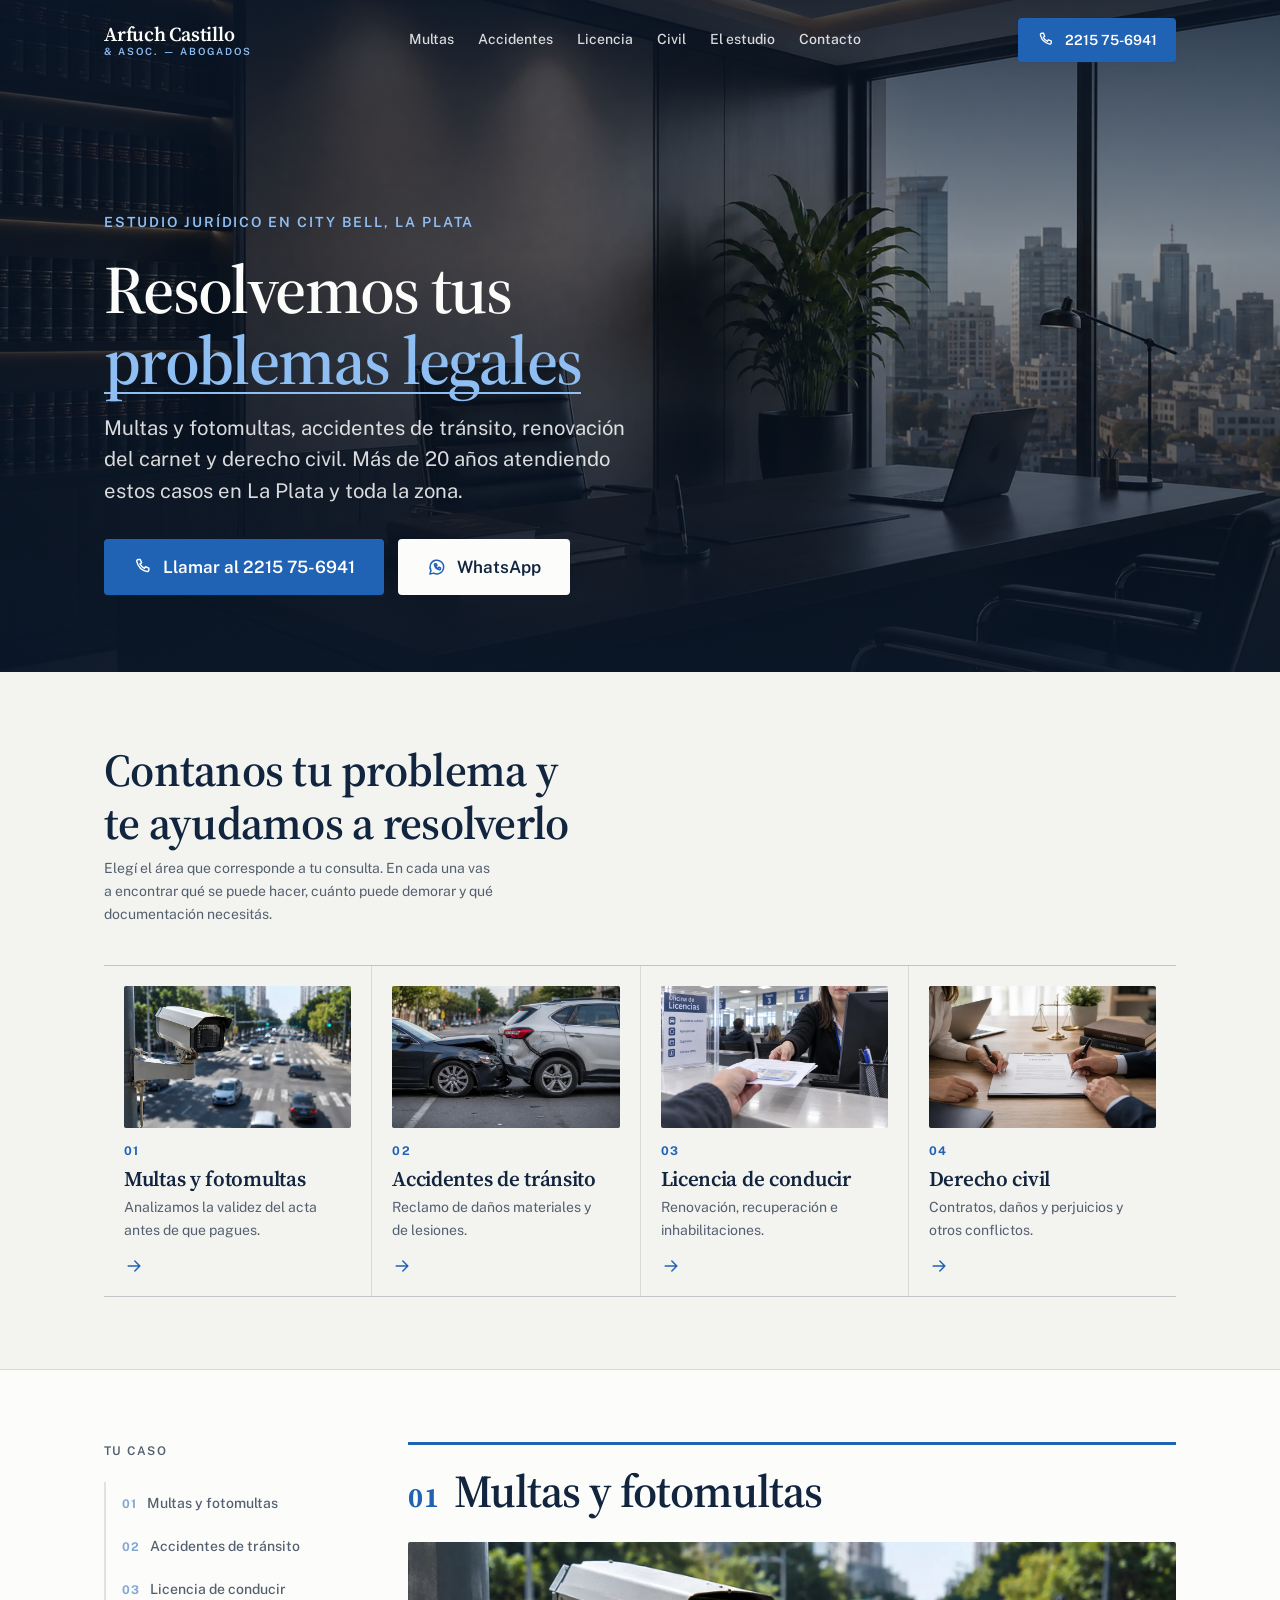
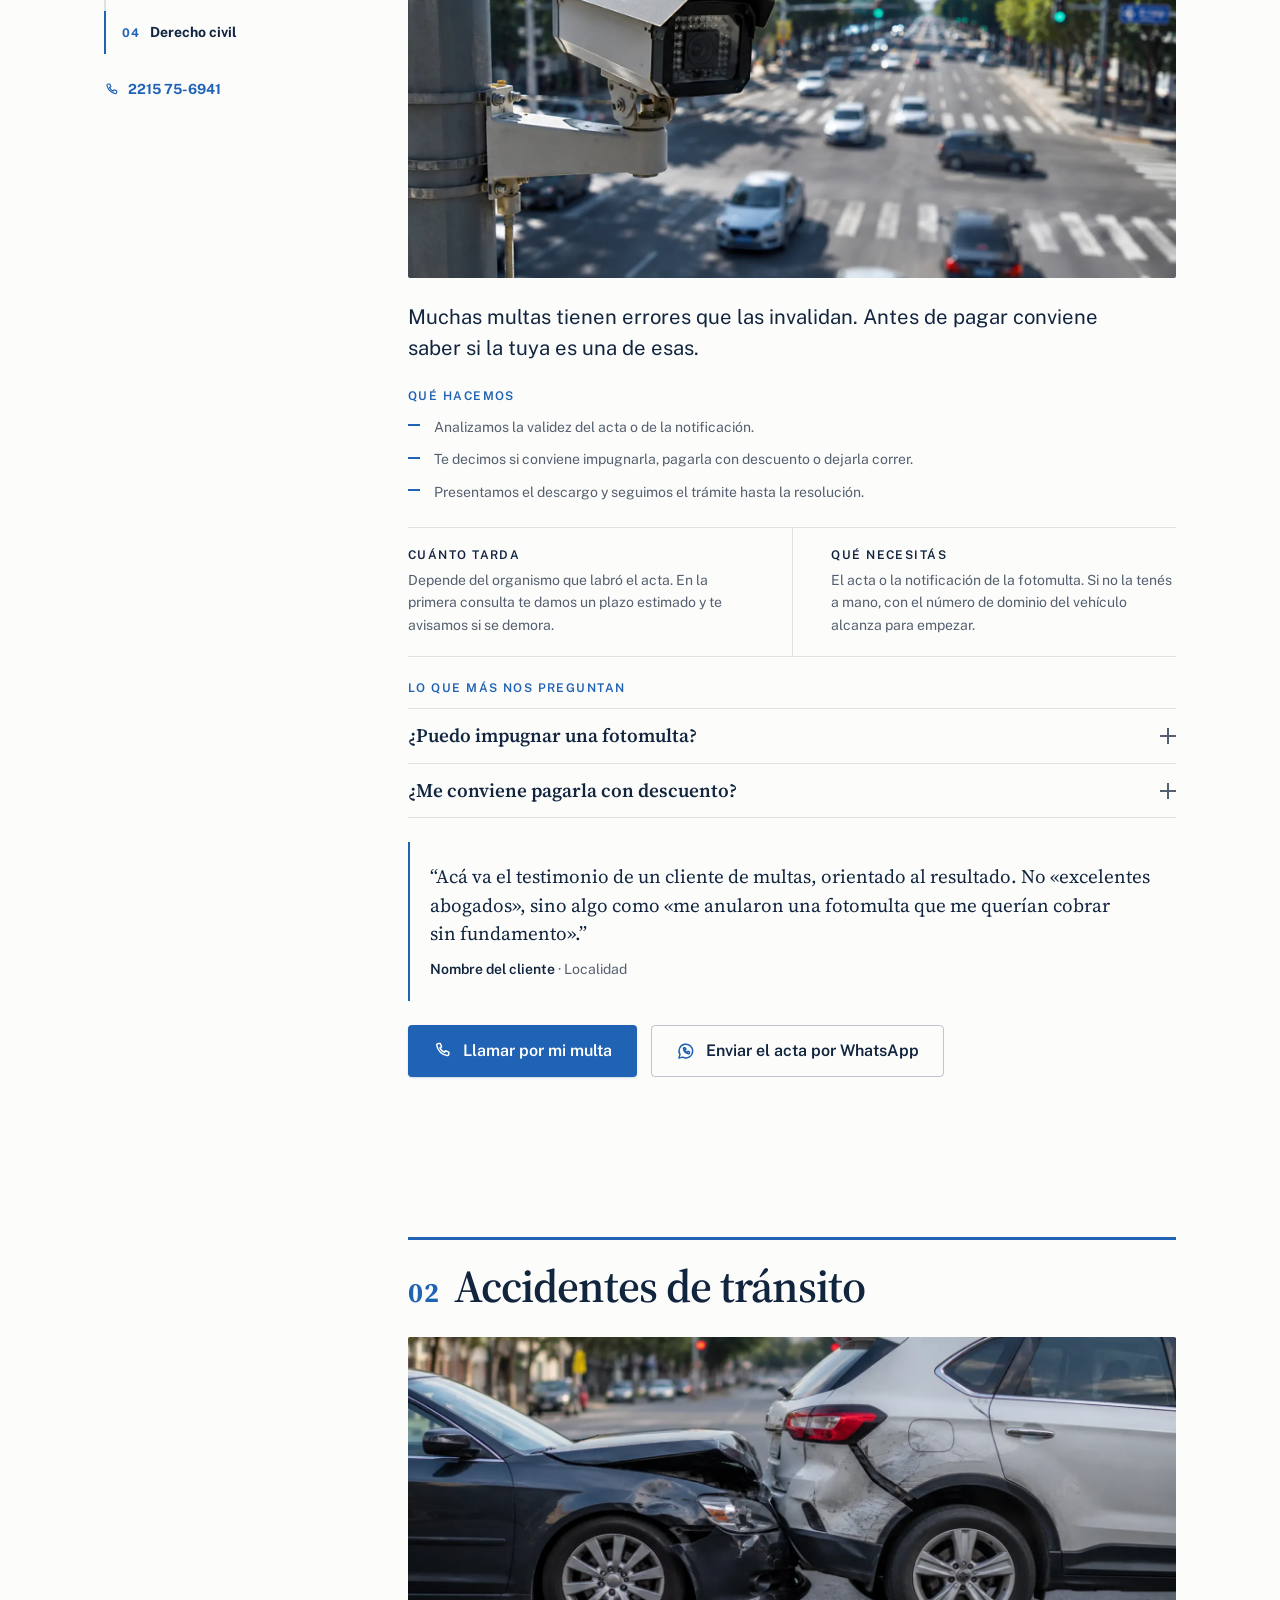
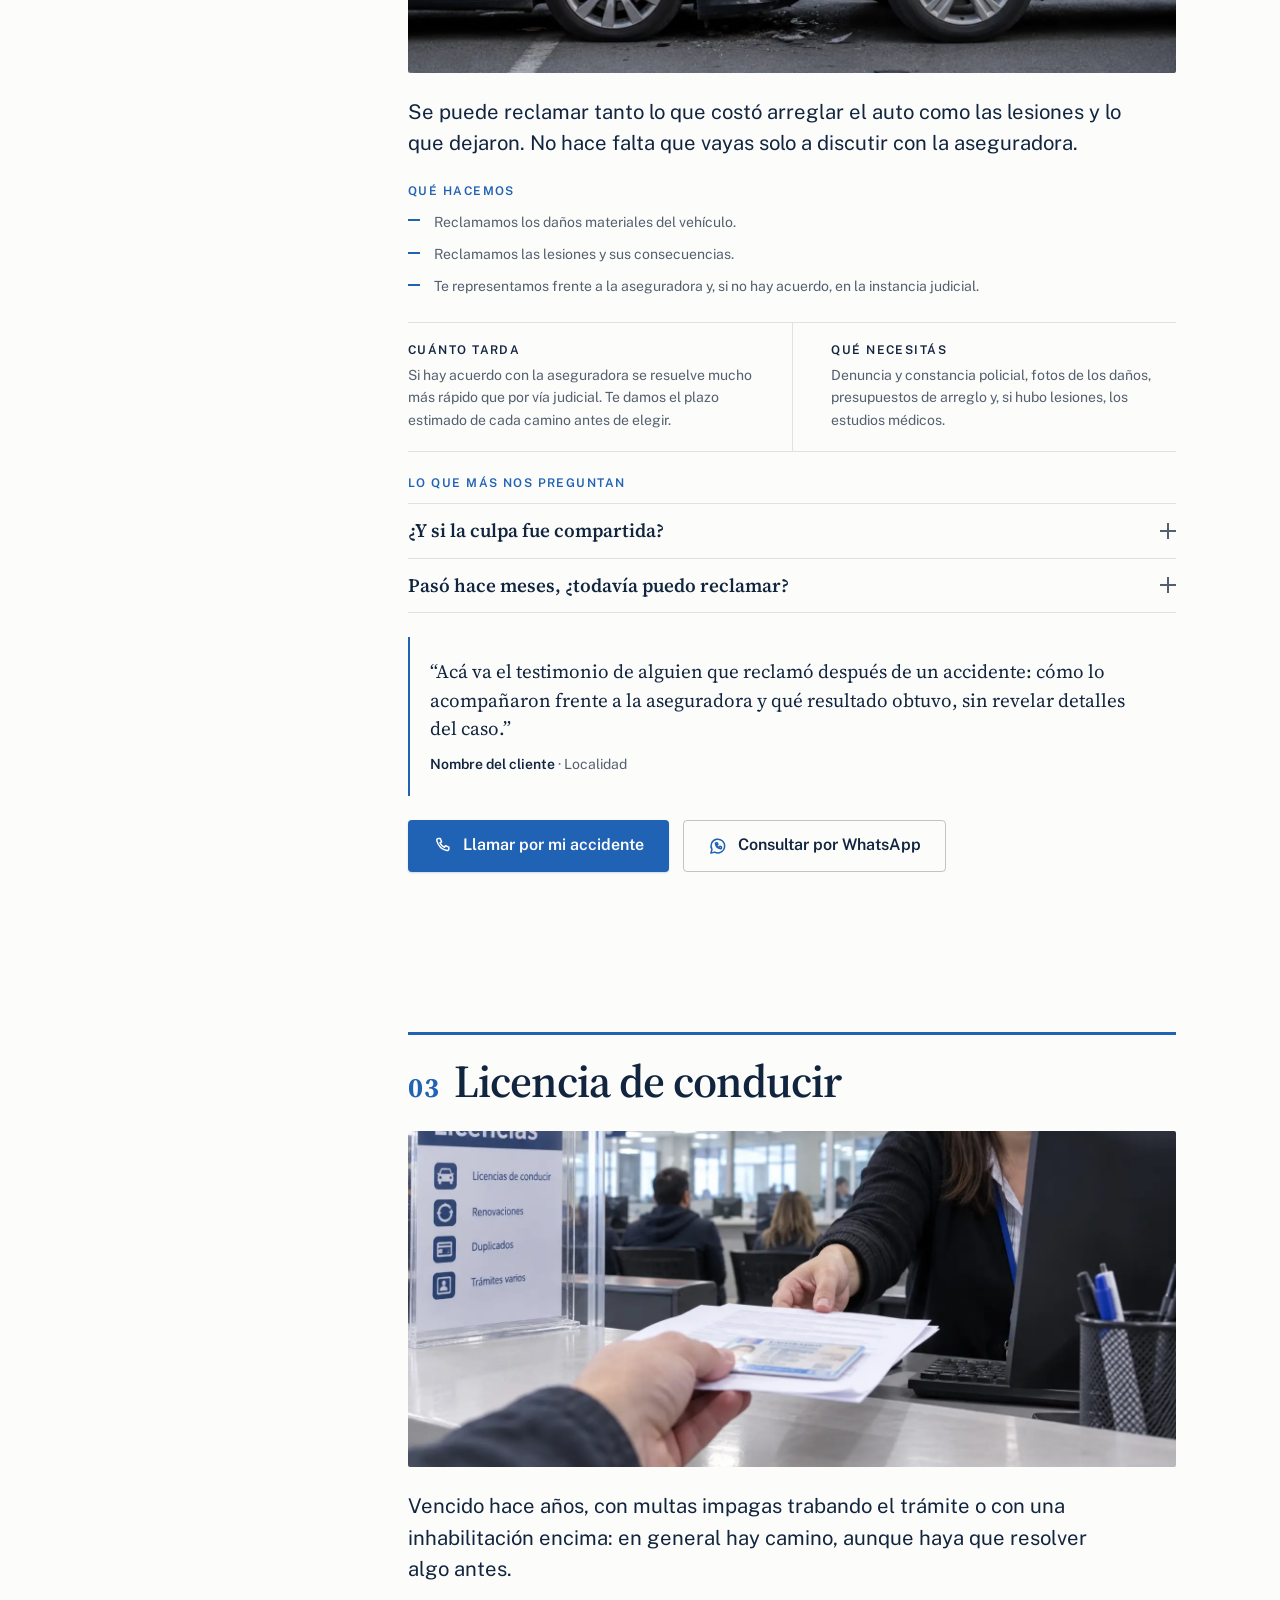
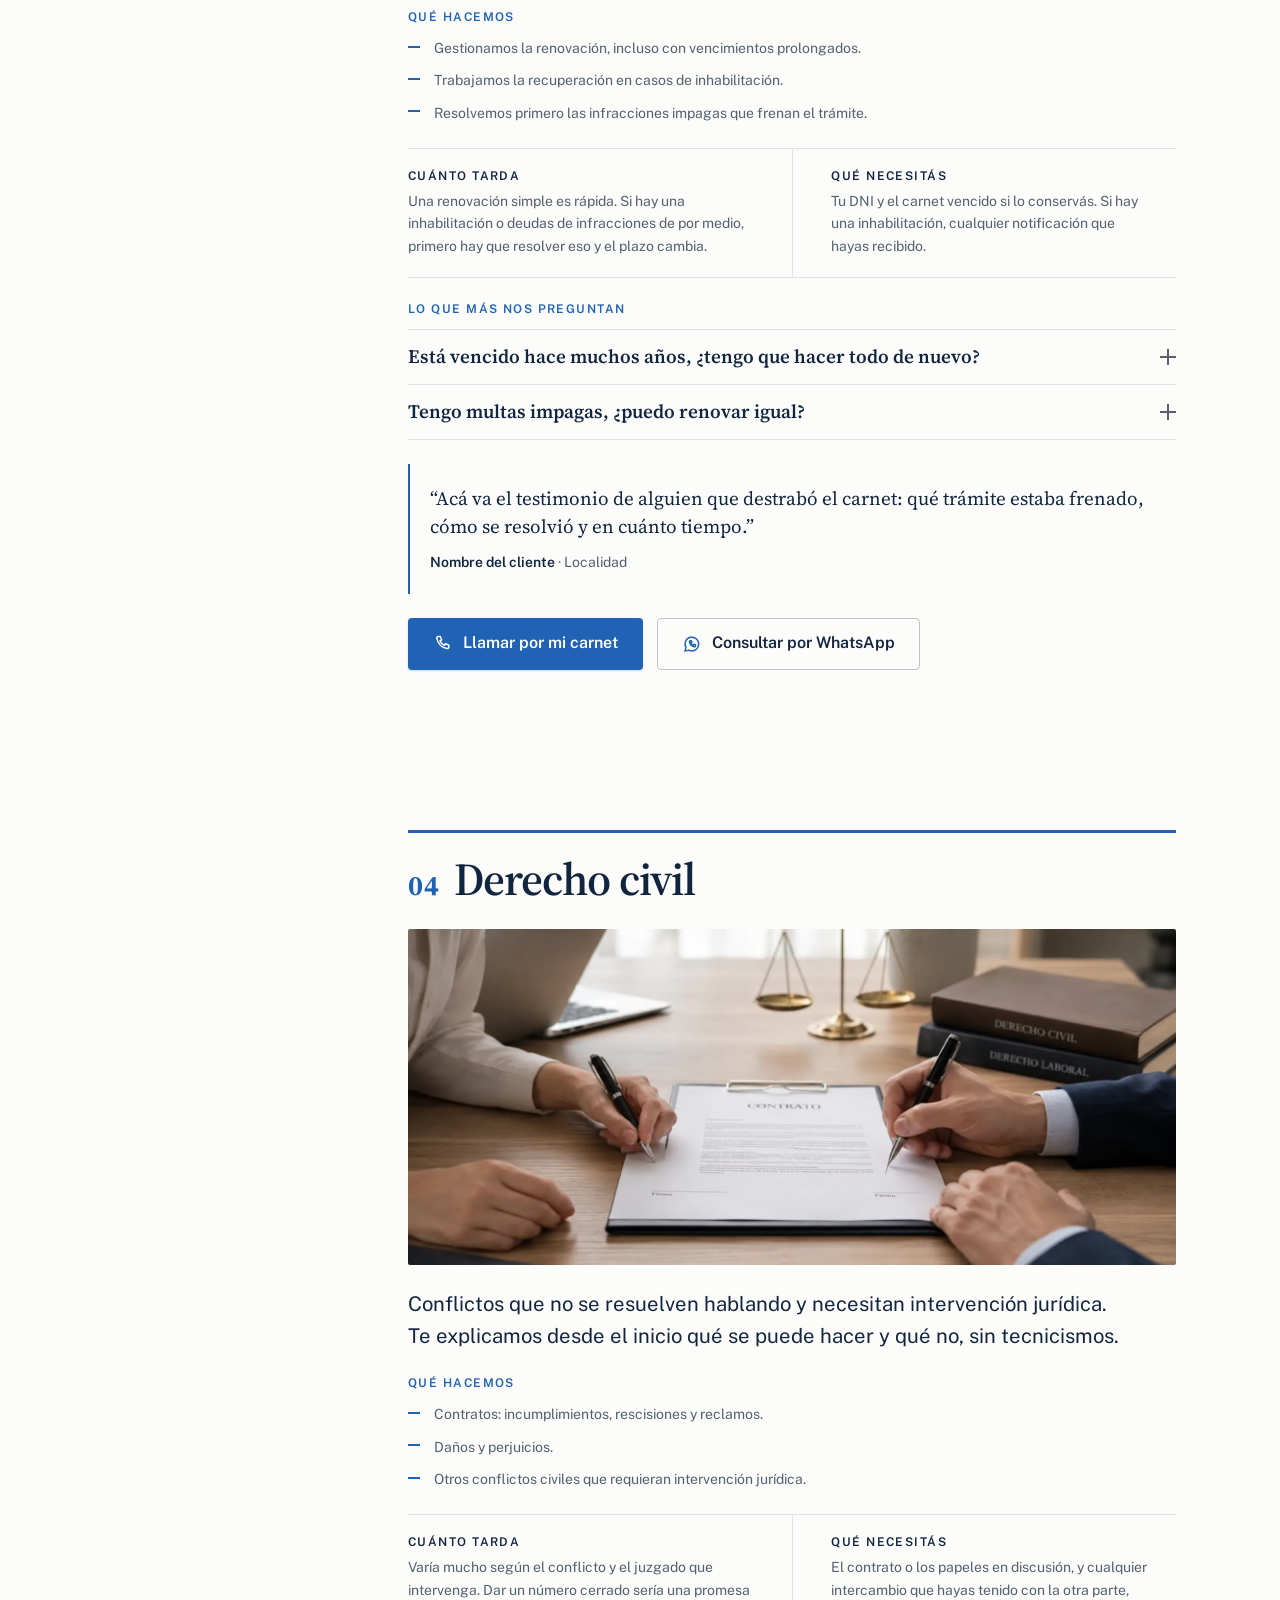
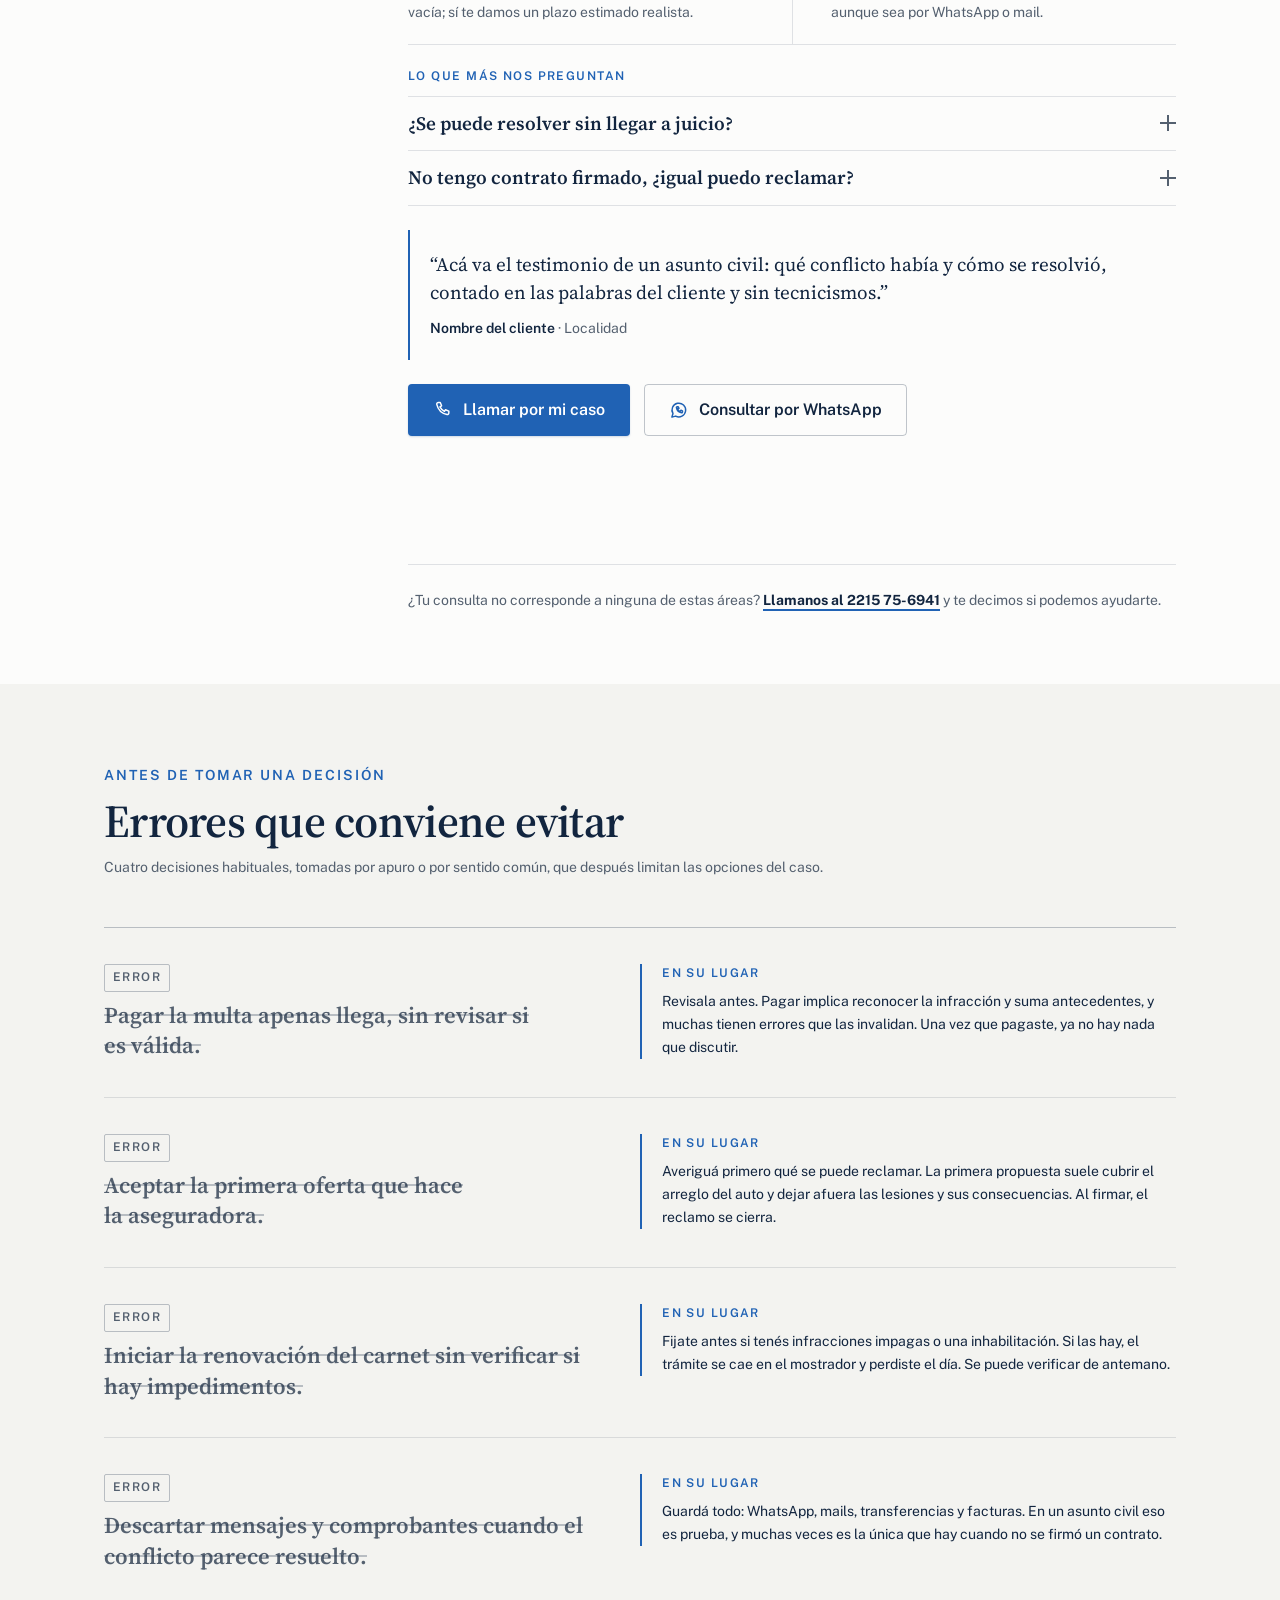
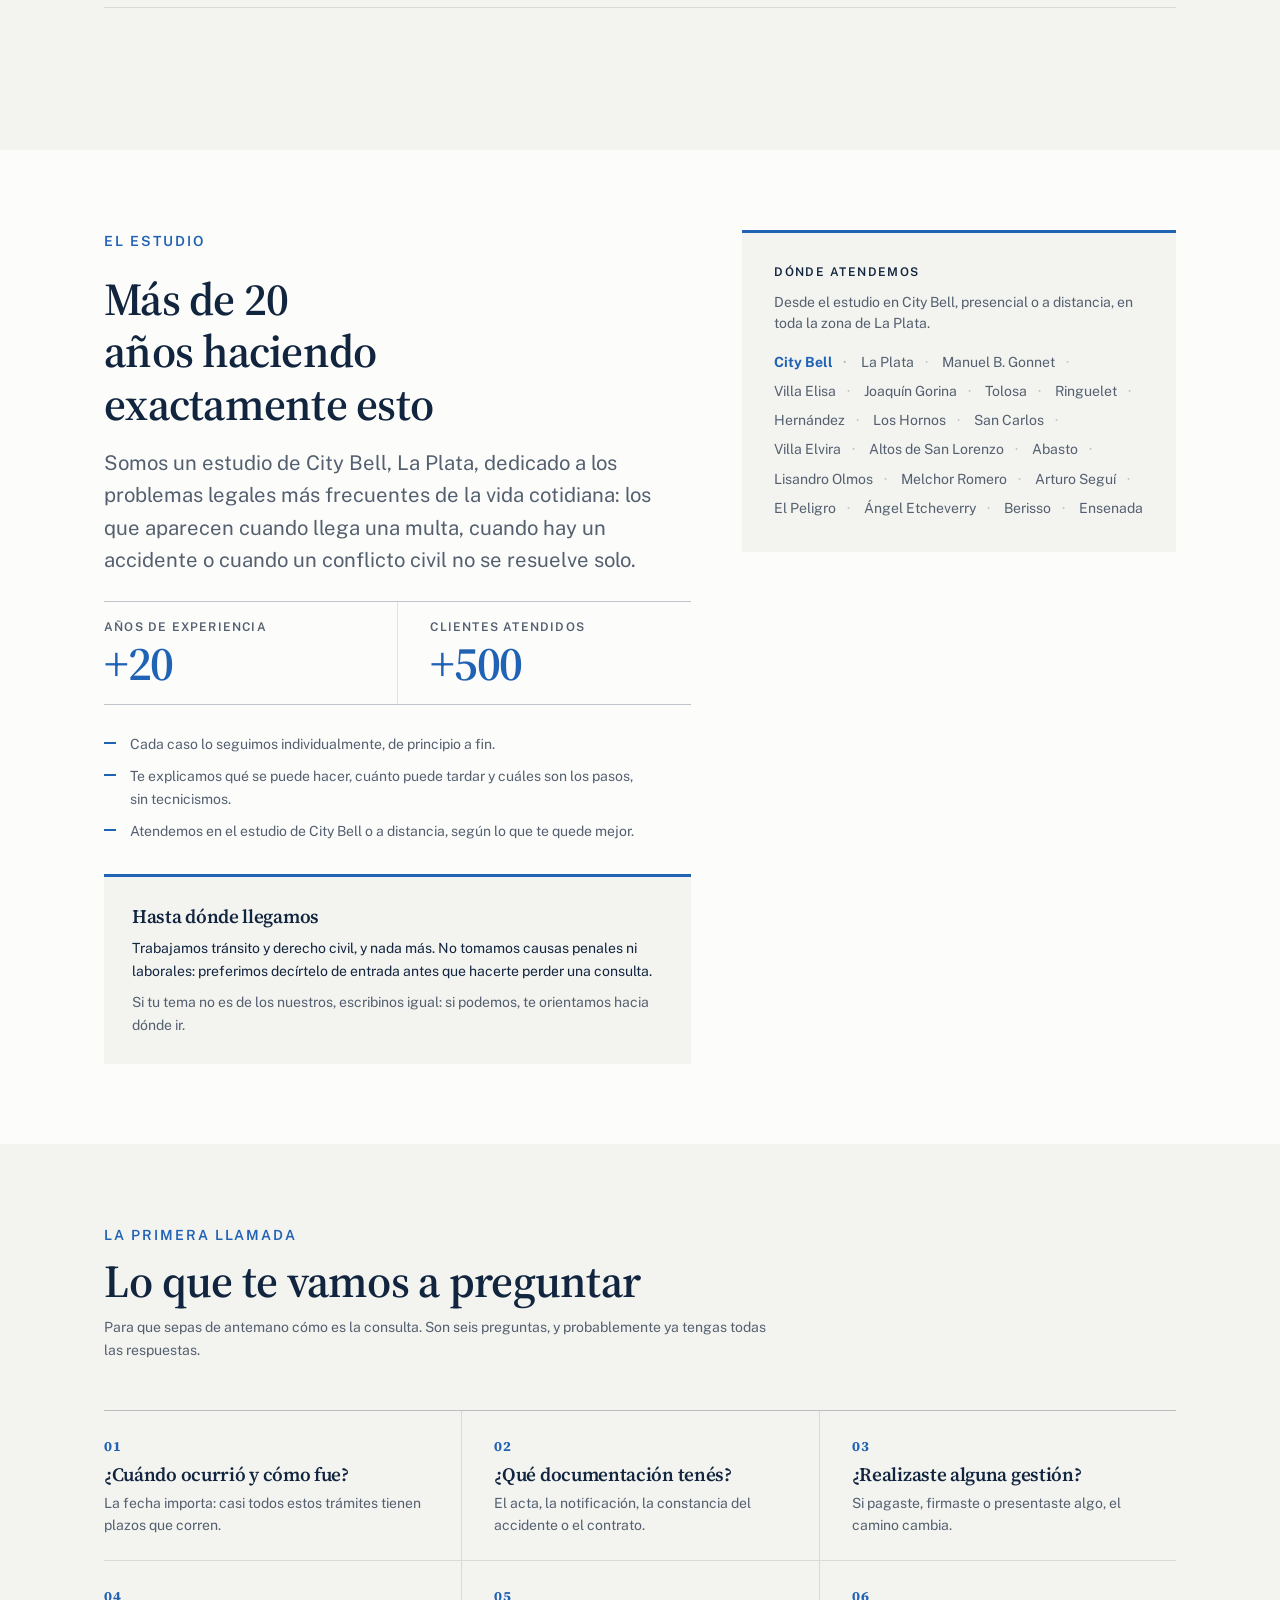
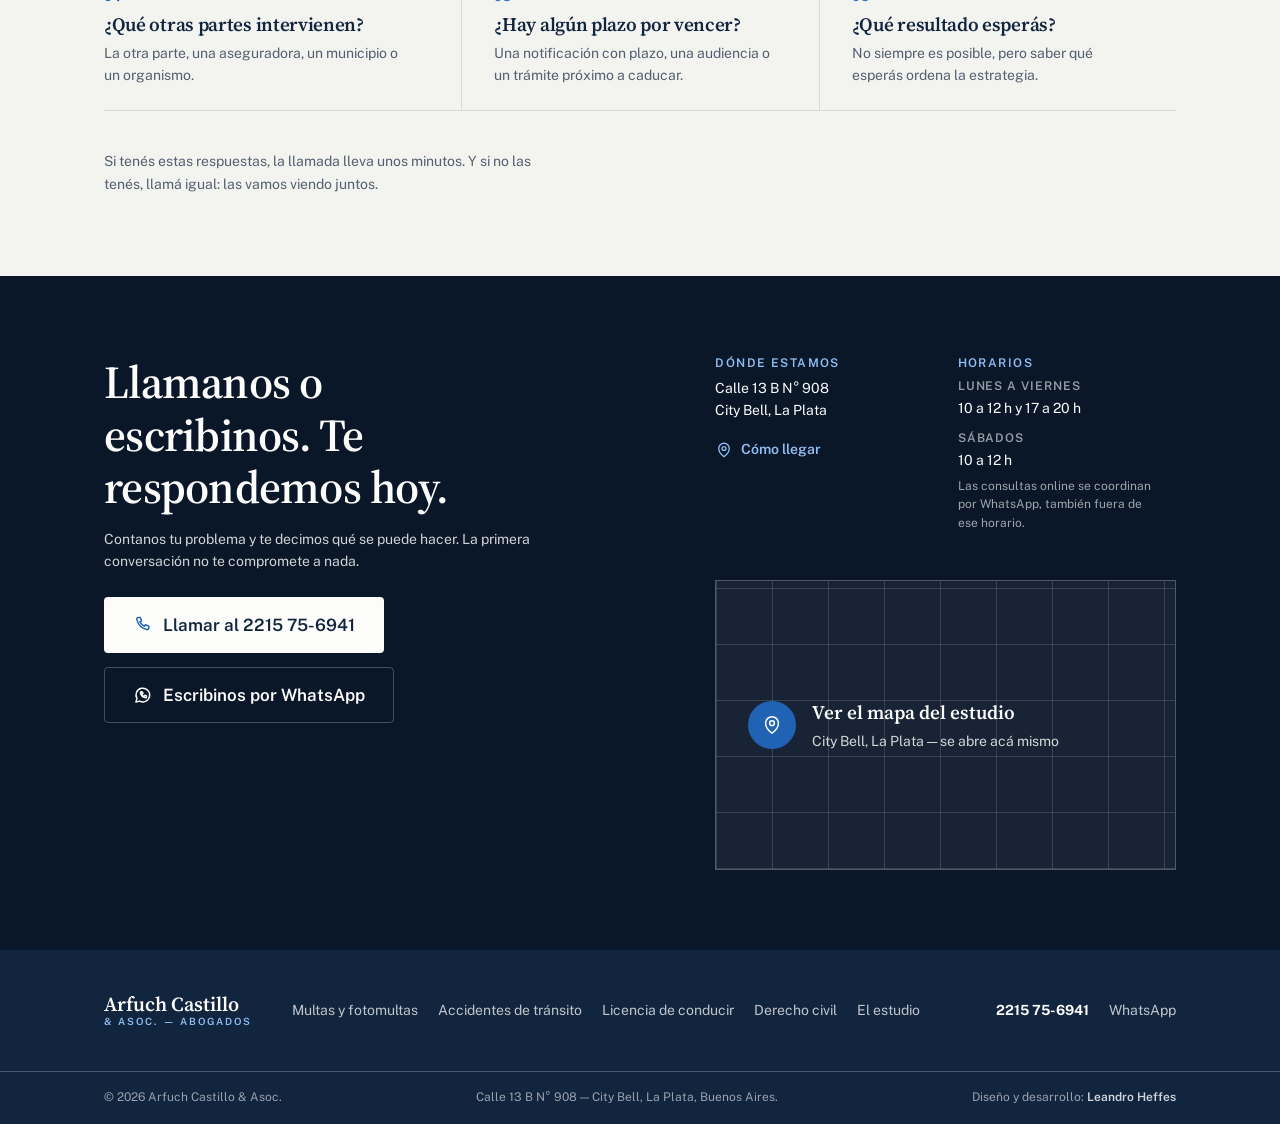
==== commit 59698117: "se agregó la dirección, los horarios y se removió las redes sociales" ====
--- a/index.html
+++ b/index.html
@@ -19,8 +19,11 @@
         +5492215756941   → formato tel: y schema
         5492215756941    → formato wa.me
 
+     DIRECCIÓN — ya cargada: Calle 13 B N° 908, City Bell, La Plata
+        Aparece en 6 lugares: este comentario, el JSON-LD, la sección de
+        contacto, el enlace "Cómo llegar", el mapa diferido y el pie.
+
      ⚠ DATOS QUE TODAVÍA FALTAN (buscar y reemplazar en todo el archivo):
-        CALLE 000 e/ 00 y 00 → dirección real del estudio
         www.arfuchcastillo.com.ar → dominio real
      ═══════════════════════════════════════════════════════════════════════ -->
 
@@ -47,7 +50,8 @@
 <link rel="stylesheet" href="https://fonts.googleapis.com/css2?family=Public+Sans:wght@400;500;600;700&amp;family=Source+Serif+4:opsz,wght@8..60,400;8..60,600;8..60,700&amp;display=swap">
 <link rel="stylesheet" href="assets/css/styles.css">
 
-<!-- SEO local. ⚠ Completar horarios y redes cuando el estudio los pase. -->
+<!-- SEO local. El estudio no tiene redes sociales: por eso no hay
+     sameAs ni enlaces a perfiles. -->
 <script type="application/ld+json">
 {
   "@context": "https://schema.org",
@@ -57,9 +61,29 @@
   "url": "https://www.arfuchcastillo.com.ar/",
   "telephone": "+5492215756941",
   "priceRange": "$$",
+  "openingHoursSpecification": [
+    {
+      "@type": "OpeningHoursSpecification",
+      "dayOfWeek": ["Monday", "Tuesday", "Wednesday", "Thursday", "Friday"],
+      "opens": "10:00",
+      "closes": "12:00"
+    },
+    {
+      "@type": "OpeningHoursSpecification",
+      "dayOfWeek": ["Monday", "Tuesday", "Wednesday", "Thursday", "Friday"],
+      "opens": "17:00",
+      "closes": "20:00"
+    },
+    {
+      "@type": "OpeningHoursSpecification",
+      "dayOfWeek": "Saturday",
+      "opens": "10:00",
+      "closes": "12:00"
+    }
+  ],
   "address": {
     "@type": "PostalAddress",
-    "streetAddress": "CALLE 000 e/ 00 y 00",
+    "streetAddress": "Calle 13 B N° 908",
     "addressLocality": "City Bell",
     "addressRegion": "Buenos Aires",
     "postalCode": "1896",
@@ -158,9 +182,8 @@
        izquierda. Sin composición centrada y sin fila de estadísticas.
        ════════════════════════════════════════════════════════════════ -->
   <section class="portada" id="portada" aria-labelledby="portada-titulo">
-    <!-- ⚠ REEMPLAZAR: ver la descripción dentro del propio placeholder.
-         El estudio no usa fotos propias ni de la oficina: la imagen es
-         ambiental (calle de La Plata), sin personas reconocibles. -->
+    <!-- El estudio no usa fotos propias ni de la oficina: la imagen es
+         ambiental, sin personas reconocibles. -->
     <img class="portada__foto"
          src="assets/img/heroImage.webp"
          alt="Avenida de La Plata con tránsito"
@@ -935,10 +958,9 @@
       <div class="contacto__datos">
         <div class="dato">
           <h3 class="dato__rotulo">Dónde estamos</h3>
-          <!-- ⚠ REEMPLAZAR por la dirección real del estudio -->
-          <p class="dato__valor">CALLE 000 e/ 00 y 00<br>City Bell, La Plata</p>
+          <p class="dato__valor">Calle 13 B N° 908<br>City Bell, La Plata</p>
           <a class="enlace-mapa"
-             href="https://www.google.com/maps/dir/?api=1&amp;destination=CALLE+000+City+Bell+La+Plata+Buenos+Aires"
+             href="https://www.google.com/maps/dir/?api=1&amp;destination=Calle+13+B+908,+City+Bell,+La+Plata,+Buenos+Aires,+Argentina"
              target="_blank" rel="noopener" data-evento="mapa-comollegar">
             <svg viewBox="0 0 24 24" fill="none" stroke="currentColor" stroke-width="1.75" stroke-linecap="round" stroke-linejoin="round" aria-hidden="true">
               <path d="M12 21s7-5.3 7-11a7 7 0 1 0-14 0c0 5.7 7 11 7 11z"></path>
@@ -950,8 +972,18 @@
 
         <div class="dato">
           <h3 class="dato__rotulo">Horarios</h3>
-          <!-- ⚠ REEMPLAZAR por los días y horarios reales de atención -->
-          <p class="dato__valor">Acá van los días y horarios reales de atención en el estudio.</p>
+          <!-- Si cambian, actualizar también openingHoursSpecification
+               en el JSON-LD del <head>: Google usa ese dato, no este. -->
+          <dl class="horarios">
+            <div>
+              <dt>Lunes a viernes</dt>
+              <dd>10 a 12 h y 17 a 20 h</dd>
+            </div>
+            <div>
+              <dt>Sábados</dt>
+              <dd>10 a 12 h</dd>
+            </div>
+          </dl>
           <p class="dato__nota">Las consultas online se coordinan por WhatsApp, también fuera de ese horario.</p>
         </div>
       </div>
@@ -959,9 +991,11 @@
       <!-- Mapa con carga diferida: el iframe de Google pesa cientos de KB y
            haría varias peticiones a terceros en cada visita. -->
       <div class="mapa" id="mapa">
-        <!-- ⚠ REEMPLAZAR la dirección dentro de data-mapa por la real -->
+        <!-- ⚠ VERIFICAR que el pin caiga en el lugar correcto. Si Google no
+             resuelve bien la calle con letra, reemplazar la consulta por las
+             coordenadas o por el Place ID de la ficha del estudio. -->
         <button class="mapa__disparador" type="button"
-                data-mapa="https://www.google.com/maps?q=CALLE+000+City+Bell+La+Plata+Buenos+Aires&amp;output=embed">
+                data-mapa="https://www.google.com/maps?q=Calle+13+B+908,+City+Bell,+La+Plata,+Buenos+Aires,+Argentina&amp;output=embed">
           <span class="mapa__marca" aria-hidden="true">
             <svg viewBox="0 0 24 24" fill="none" stroke="currentColor" stroke-width="1.6" stroke-linecap="round" stroke-linejoin="round">
               <path d="M12 21s7-5.3 7-11a7 7 0 1 0-14 0c0 5.7 7 11 7 11z"></path>
@@ -1004,19 +1038,6 @@
       <a class="pie__tel" href="tel:+5492215756941" data-evento="tel-pie">2215 75-6941</a>
       <a href="https://wa.me/5492215756941?text=Hola%2C%20quiero%20consultar%20sobre..."
          target="_blank" rel="noopener" data-evento="wa-pie">WhatsApp</a>
-      <ul class="pie__redes">
-        <li>
-          <!-- ⚠ REEMPLAZAR por el usuario real de Instagram del estudio -->
-          <a href="https://www.instagram.com/" target="_blank" rel="noopener"
-             aria-label="Instagram de Arfuch Castillo &amp; Asoc.">
-            <svg viewBox="0 0 24 24" fill="none" stroke="currentColor" stroke-width="1.6" stroke-linecap="round" stroke-linejoin="round" aria-hidden="true">
-              <rect x="2.5" y="2.5" width="19" height="19" rx="5.5"></rect>
-              <circle cx="12" cy="12" r="4"></circle>
-              <circle cx="17.6" cy="6.4" r="1.1" fill="currentColor" stroke="none"></circle>
-            </svg>
-          </a>
-        </li>
-      </ul>
     </div>
   </div>
 
@@ -1025,7 +1046,7 @@
       <!-- El año queda escrito acá como respaldo: si el JS no corre se ve
            igual y nunca queda vacío. main.js lo actualiza al año en curso. -->
       <p>© <span data-anio>2026</span> Arfuch Castillo &amp; Asoc.</p>
-      <address>CALLE 000 e/ 00 y 00 — City Bell, La Plata, Buenos Aires.</address>
+      <address>Calle 13 B N° 908 — City Bell, La Plata, Buenos Aires.</address>
       <p class="pie__credito">
         Diseño y desarrollo:
         <a href="https://leandroheffes.com" target="_blank" rel="noopener">Leandro Heffes</a>
--- a/assets/css/styles.css
+++ b/assets/css/styles.css
@@ -1165,6 +1165,24 @@
 .dato__valor { font-size: var(--t-menor); line-height: 1.6; color: var(--fondo); }
 .dato__nota { font-size: var(--t-micro); line-height: 1.55; color: rgba(252, 252, 251, .62); }
 
+/* Horarios: el turno partido se lee mejor como pares día/horario que como
+   un renglón corrido. */
+.horarios { display: grid; gap: .625rem; }
+.horarios > div { display: grid; gap: .0625rem; }
+.horarios dt {
+  font-size: var(--t-micro);
+  font-weight: 600;
+  letter-spacing: .08em;
+  text-transform: uppercase;
+  color: rgba(252, 252, 251, .58);
+}
+.horarios dd {
+  margin: 0;
+  font-size: var(--t-menor);
+  line-height: 1.5;
+  color: var(--fondo);
+}
+
 .enlace-mapa {
   display: inline-flex;
   align-items: center;
@@ -1275,19 +1293,6 @@
 .pie__contacto a:hover { color: var(--acento-claro); }
 .pie__contacto a:focus-visible { outline-color: var(--acento-claro); }
 .pie__tel { font-weight: 700; color: var(--fondo); }
-
-.pie__redes { display: flex; gap: .5rem; }
-.pie__redes a {
-  display: grid;
-  place-items: center;
-  width: 2.75rem; height: 2.75rem;
-  border: 1px solid var(--linea-clara);
-  border-radius: var(--radio);
-  color: var(--fondo);
-  transition: background-color var(--transicion), border-color var(--transicion);
-}
-.pie__redes a:hover { background: var(--acento); border-color: var(--acento); }
-.pie__redes svg { width: 1.25rem; height: 1.25rem; }
 
 .pie__base { border-top: 1px solid var(--linea-clara); }
 .pie__base-interior {
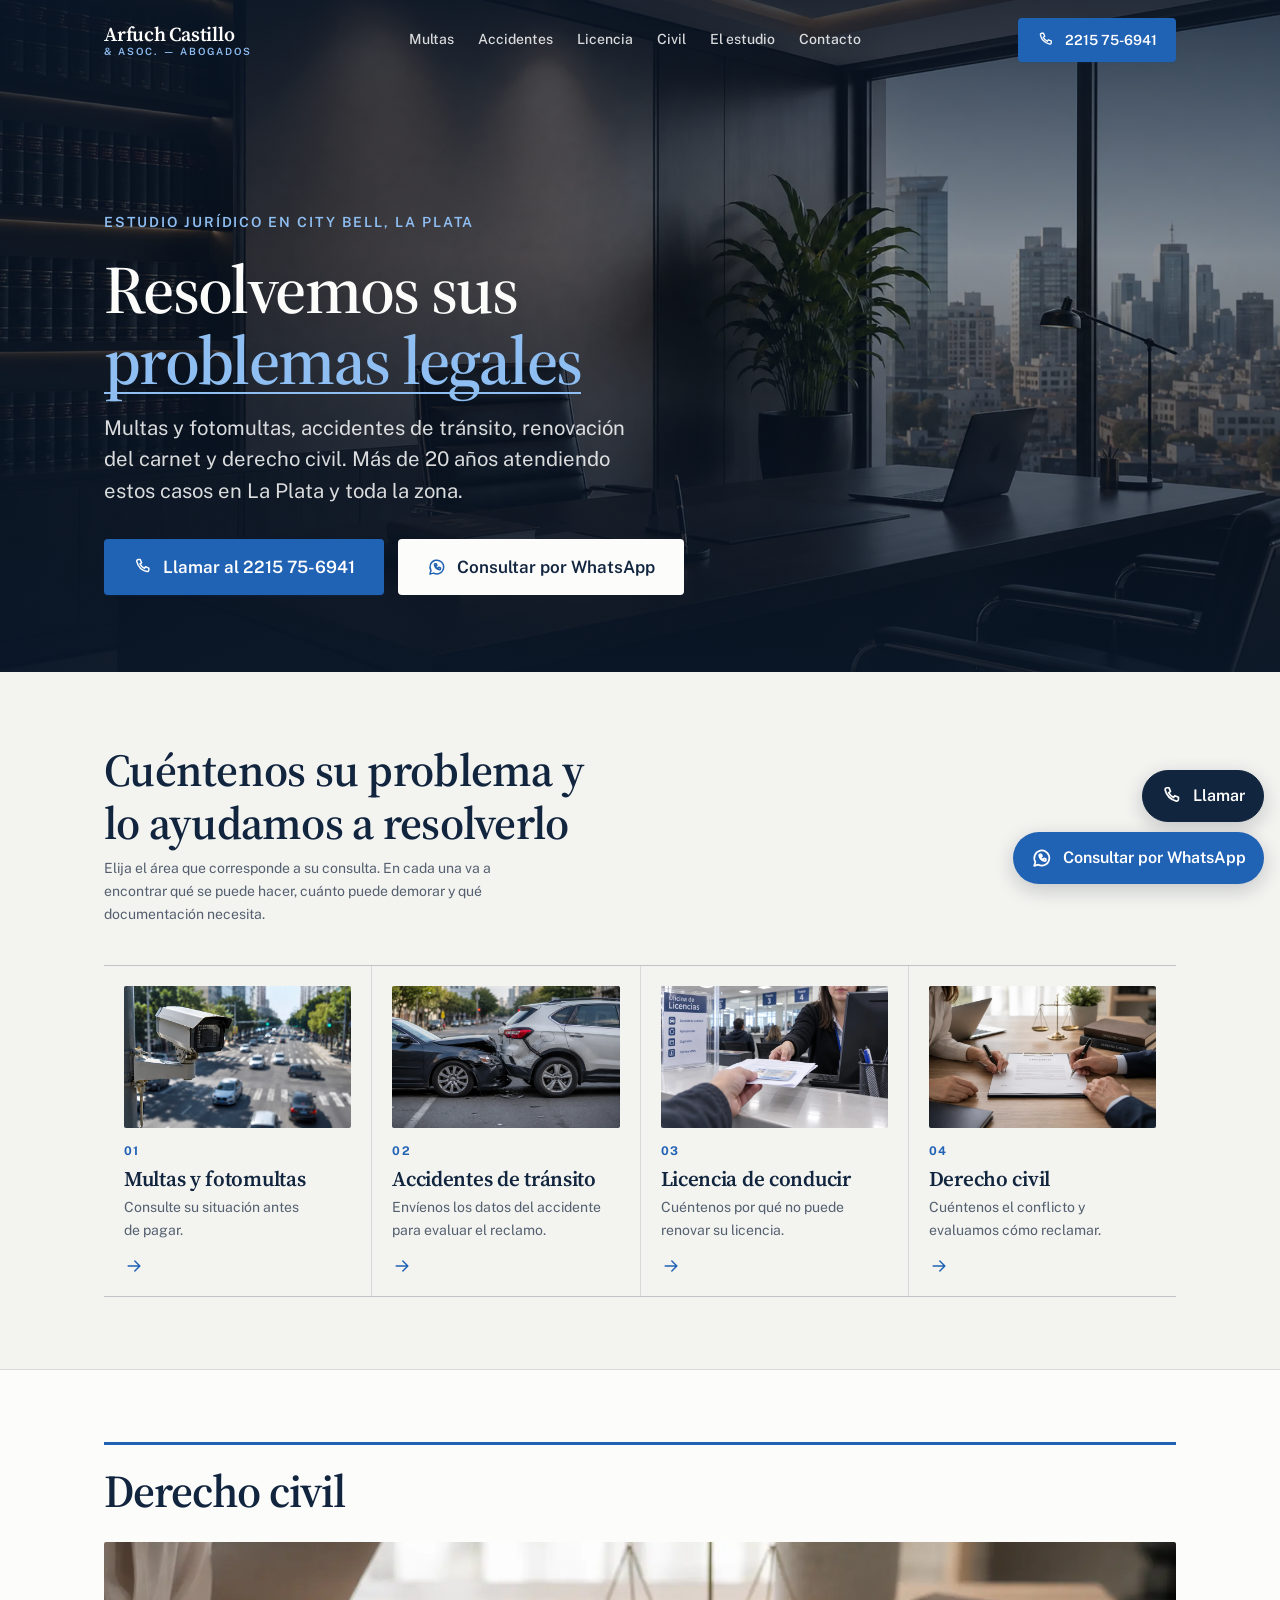
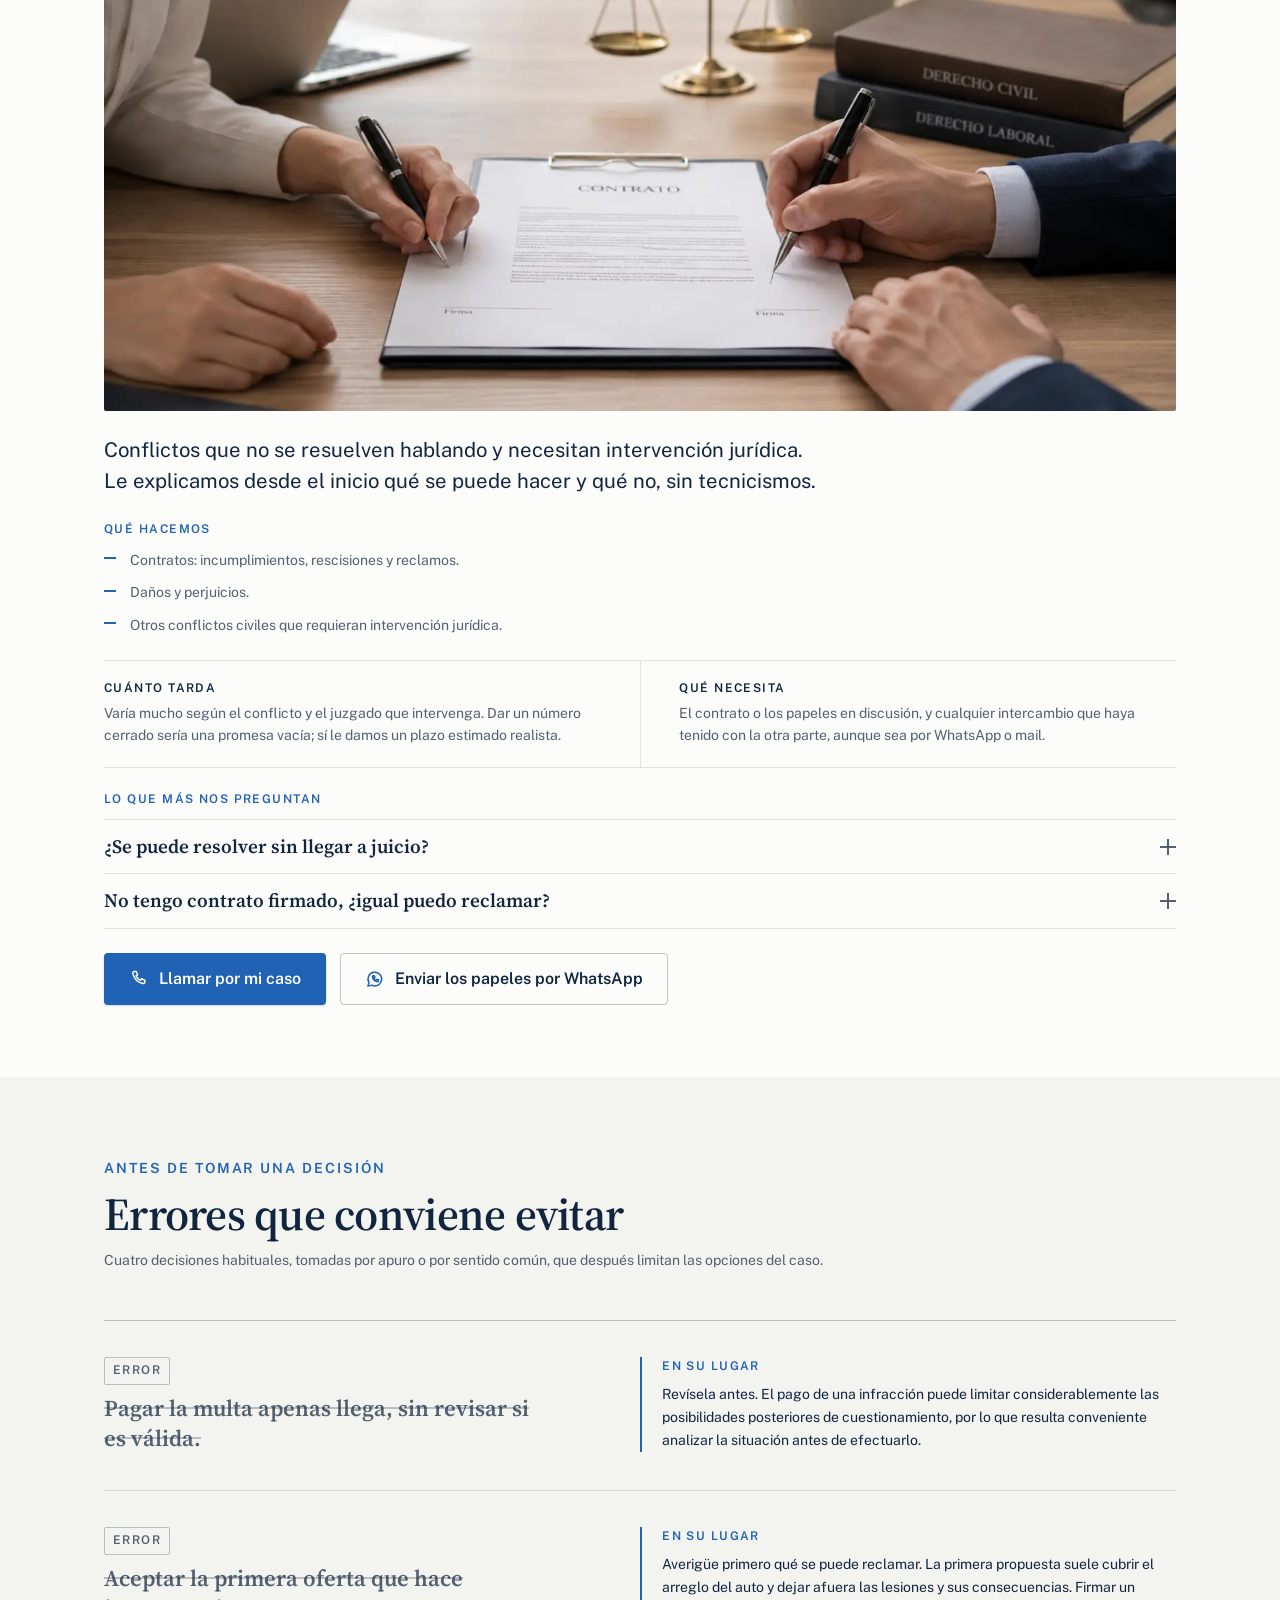
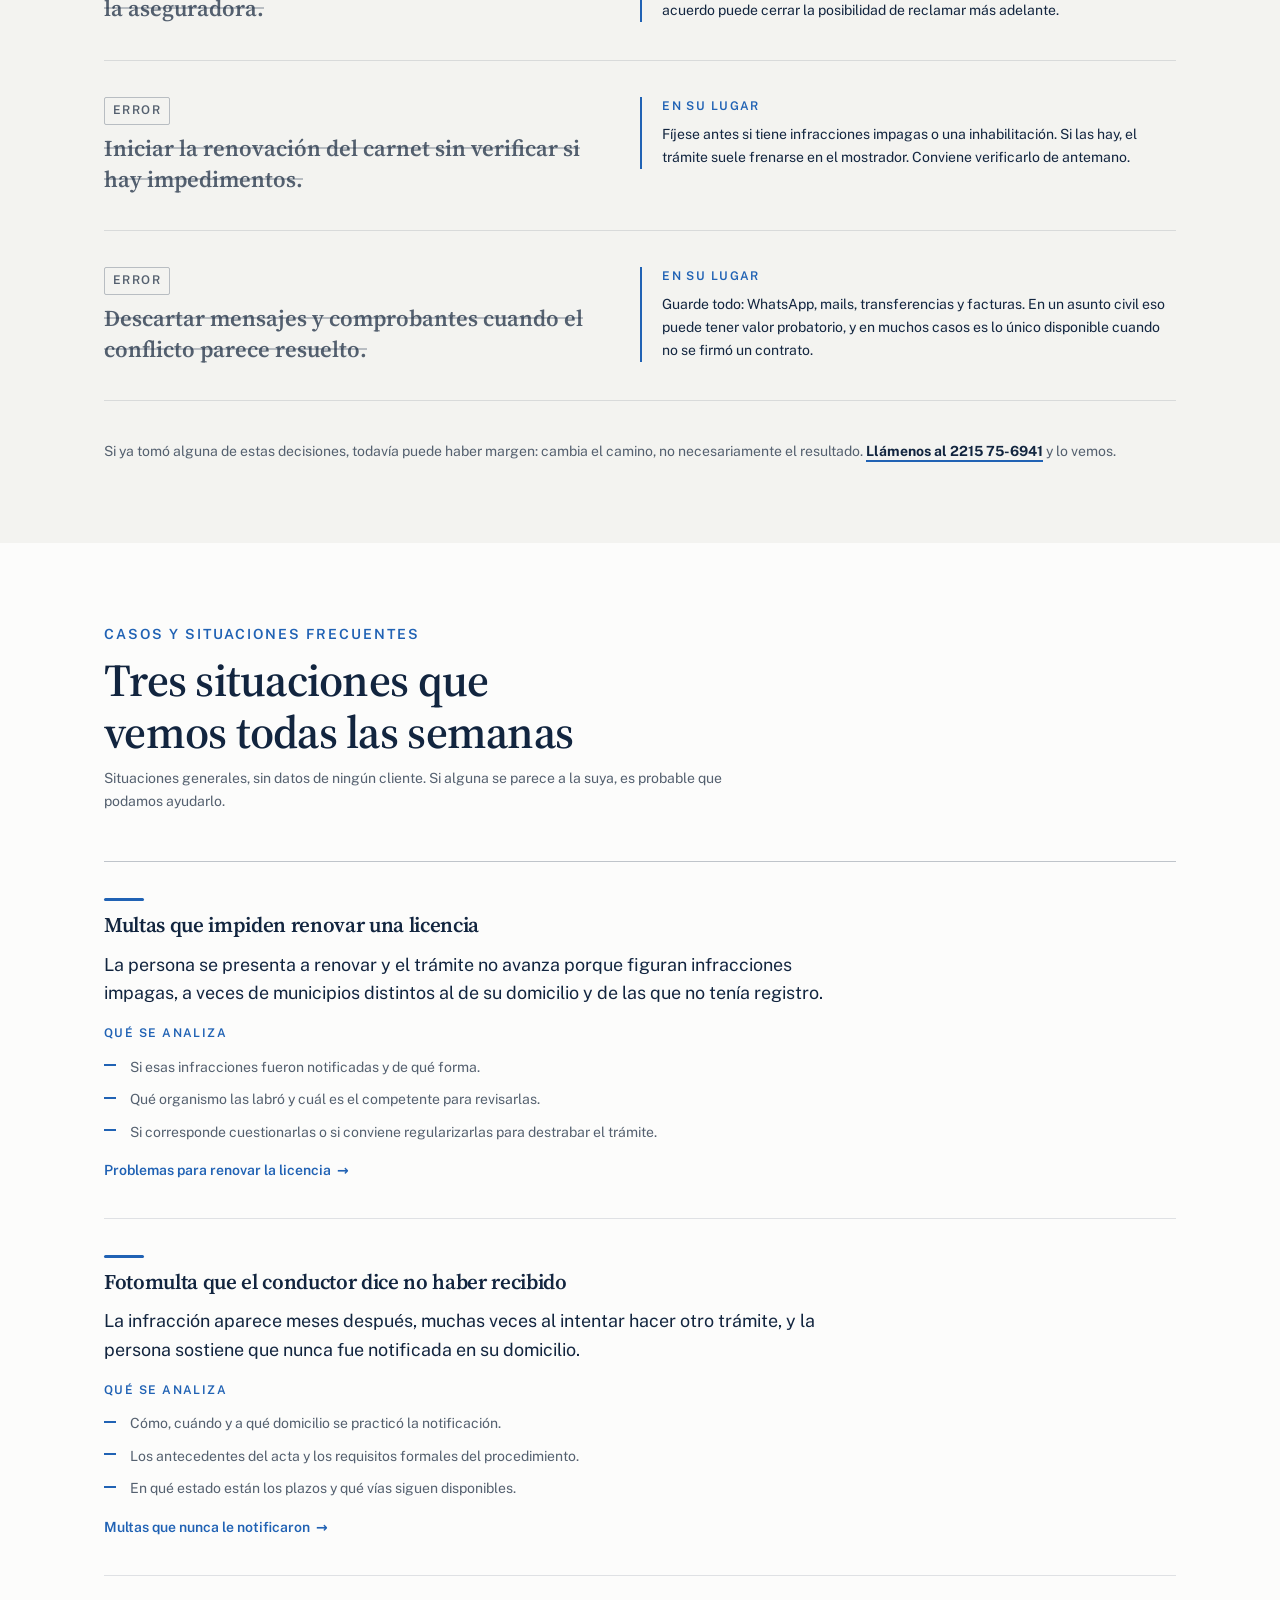
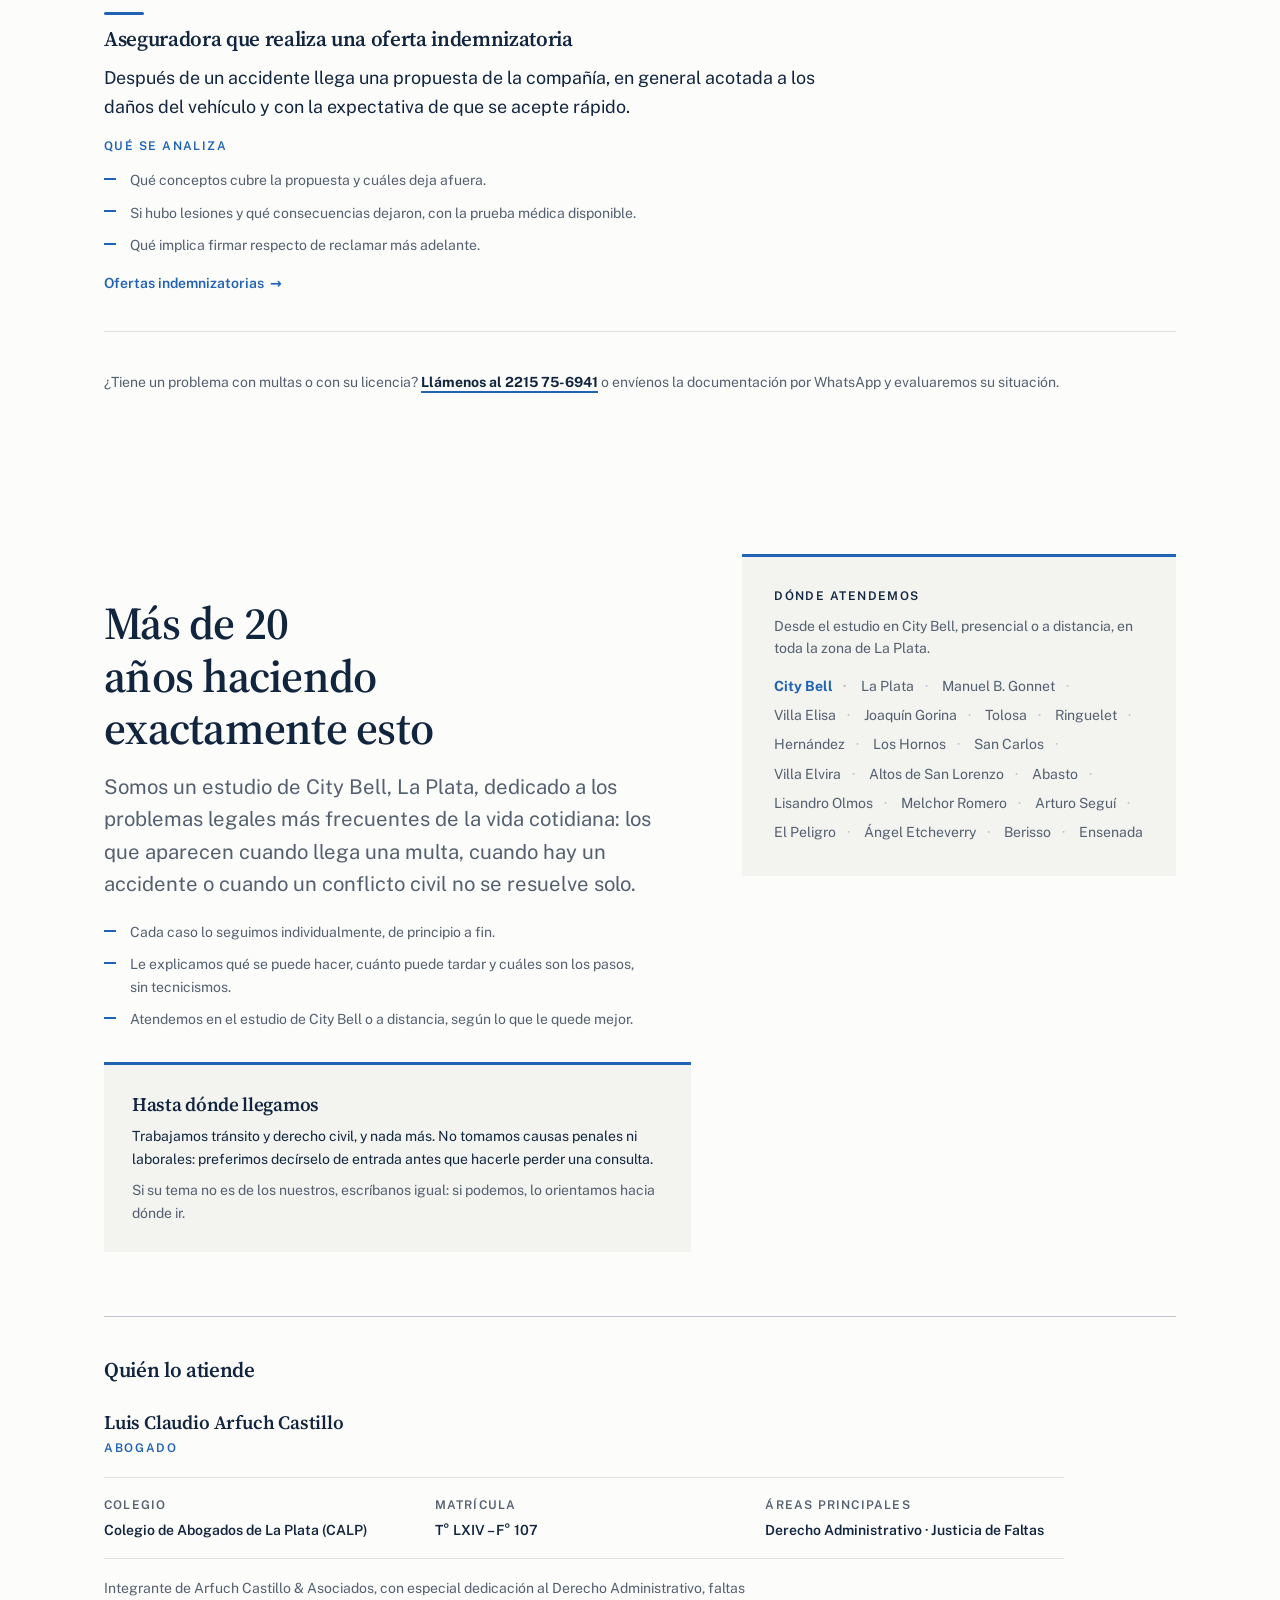
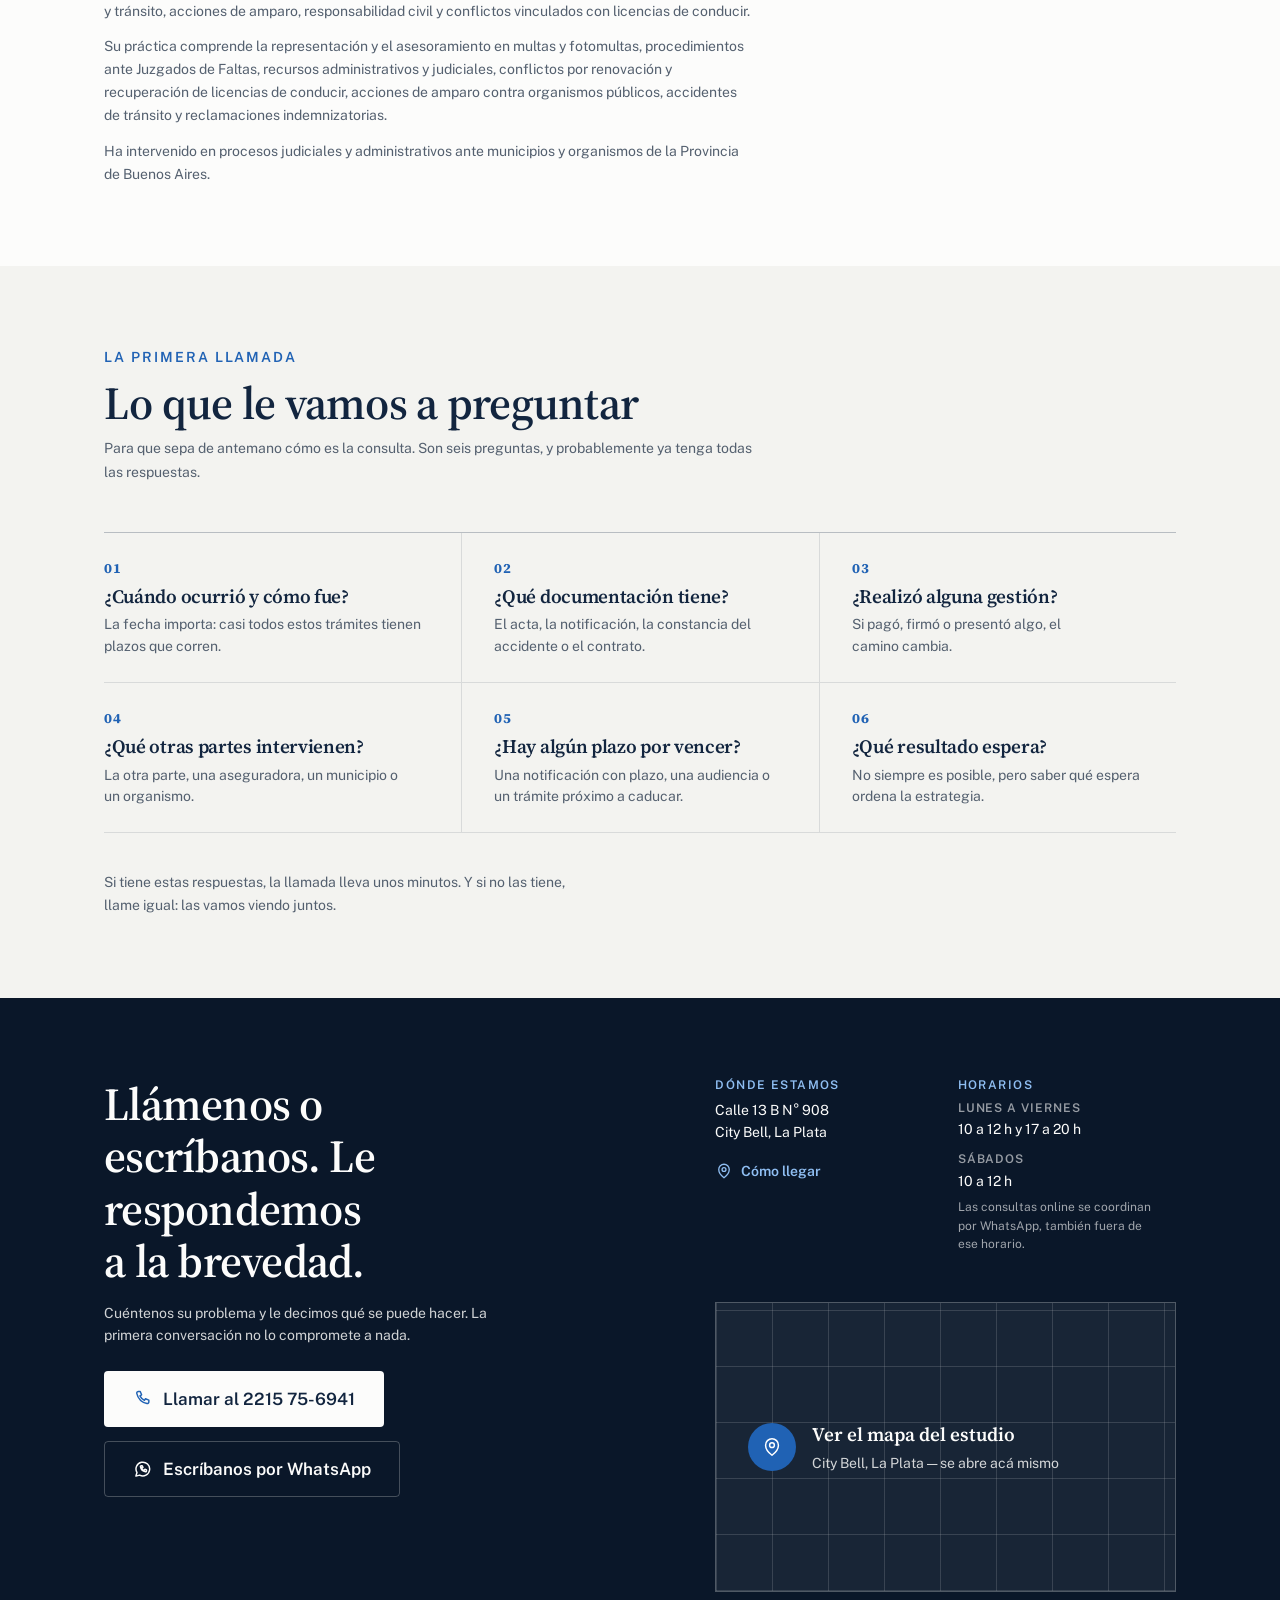
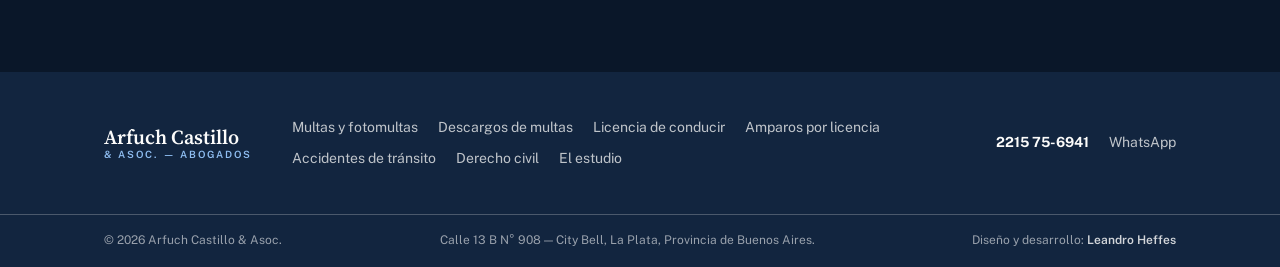
==== commit fa902b68: "se implementaron todas las correcciones pedidas por el estudio jurídico" ====
--- a/index.html
+++ b/index.html
@@ -23,23 +23,52 @@
         Aparece en 6 lugares: este comentario, el JSON-LD, la sección de
         contacto, el enlace "Cómo llegar", el mapa diferido y el pie.
 
-     ⚠ DATOS QUE TODAVÍA FALTAN (buscar y reemplazar en todo el archivo):
-        www.arfuchcastillo.com.ar → dominio real
+     ╔═════════════════════════════════════════════════════════════╗
+     ║  CRITERIO DEONTOLÓGICO — LEER ANTES DE AGREGAR TEXTO O CAMPAÑAS      ║
+     ╚═════════════════════════════════════════════════════════════╝
+
+     El sitio se mantiene deliberadamente sobrio por las normas éticas del
+     ejercicio profesional. NO se incorporan:
+
+        · promociones ni descuentos          · comparaciones con otros estudios
+        · resultados garantizados            · afirmaciones de superioridad
+        · testimonios sin revisión previa    · mensajes agresivos de captación
+        · expresiones comerciales impropias de un estudio jurídico
+
+     Tampoco va `priceRange` en el JSON-LD: Google lo muestra como banda de
+     precio junto al negocio y no corresponde a un estudio jurídico.
+
+     Las afirmaciones jurídicas van en términos que el Estudio pueda defender:
+     "puede corresponder", "en determinados casos", "según las circunstancias",
+     "debe analizarse". Evitar "siempre", "nunca", "garantizamos", "seguro que".
+
+     ⚠ Antes de incorporar publicidad paga o campañas, revisar el criterio
+       vigente del COLEGIO DE ABOGADOS DE LA PLATA en materia de publicidad y
+       captación profesional.
+
+     DOMINIO — ya cargado: arfuchcastillo.com.ar
+        Aparece en 4 lugares del <head>: canonical, og:url, og:image y el
+        campo "url" del JSON-LD. Se usa SIN www. Si en el hosting se
+        conecta también el www, hay que redirigirlo al dominio pelado:
+        servir el mismo contenido en las dos direcciones divide el SEO.
      ═══════════════════════════════════════════════════════════════════════ -->
 
-<title>Arfuch Castillo & Asoc. — Abogados en La Plata y City Bell | Multas, accidentes y derecho civil</title>
-<meta name="description" content="Estudio jurídico en City Bell, La Plata. Multas y fotomultas, renovación del carnet de conducir, accidentes de tránsito y derecho civil. Más de 20 años de experiencia. Atendemos en La Plata y toda la zona.">
+<title>Abogados de multas y accidentes en La Plata | Arfuch Castillo</title>
+<meta name="description" content="Estudio jurídico en City Bell, La Plata. Multas y fotomultas, licencia de conducir, accidentes de tránsito y derecho civil. Más de 20 años.">
 <meta name="author" content="Arfuch Castillo &amp; Asoc.">
 <meta name="robots" content="index, follow">
-<link rel="canonical" href="https://www.arfuchcastillo.com.ar/">
+<link rel="canonical" href="https://arfuchcastillo.com.ar/">
 
 <meta property="og:type" content="website">
 <meta property="og:locale" content="es_AR">
 <meta property="og:site_name" content="Arfuch Castillo &amp; Asoc.">
 <meta property="og:title" content="Arfuch Castillo &amp; Asoc. — Abogados en La Plata y City Bell">
 <meta property="og:description" content="Multas y fotomultas, carnet de conducir, accidentes de tránsito y derecho civil. Más de 20 años en City Bell, La Plata.">
-<meta property="og:url" content="https://www.arfuchcastillo.com.ar/">
-<meta property="og:image" content="https://www.arfuchcastillo.com.ar/assets/img/og-arfuch-castillo.jpg">
+<meta property="og:url" content="https://arfuchcastillo.com.ar/">
+<meta property="og:image" content="https://arfuchcastillo.com.ar/assets/img/og-arfuch-castillo.jpg">
+<meta property="og:image:width" content="1200">
+<meta property="og:image:height" content="630">
+<meta property="og:image:alt" content="Estudio jurídico Arfuch Castillo &amp; Asoc. en City Bell, La Plata.">
 <meta name="twitter:card" content="summary_large_image">
 
 <meta name="theme-color" content="#12253F">
@@ -50,27 +79,74 @@
 <link rel="stylesheet" href="https://fonts.googleapis.com/css2?family=Public+Sans:wght@400;500;600;700&amp;family=Source+Serif+4:opsz,wght@8..60,400;8..60,600;8..60,700&amp;display=swap">
 <link rel="stylesheet" href="assets/css/styles.css">
 
+<!-- ⚠ GOOGLE ANALYTICS / SEARCH CONSOLE — pendientes de conectar.
+
+     Analytics 4: pegar el fragmento de gtag JUSTO ACÁ, en las 6 páginas.
+     El sitio ya trae 70 ganchos `data-evento` en los enlaces de teléfono y de
+     WhatsApp (tel-barra, wa-cierre-multas, wa-barra-fija, etc.), pensados para
+     medir qué área genera cada consulta. Una vez instalado gtag alcanza con un
+     listener sobre [data-evento] para reportarlos como eventos; sin eso sólo
+     se ve el total de visitas y no de dónde salen las consultas, que es el
+     dato que importa.
+
+     Search Console: verificar por DNS —preferible, no depende del HTML— o
+     pegando acá la meta-tag que entrega Google. Después enviar
+     https://arfuchcastillo.com.ar/sitemap.xml -->
+
 <!-- SEO local. El estudio no tiene redes sociales: por eso no hay
      sameAs ni enlaces a perfiles. -->
+
+<!-- ⚠ AL CREAR EL PERFIL DE EMPRESA DE GOOGLE, agregar estos dos campos al
+     JSON-LD de arriba (van dentro del objeto, antes del cierre):
+
+       "geo": {
+         "@type": "GeoCoordinates",
+         "latitude": "-00.000000",
+         "longitude": "-00.000000"
+       },
+       "sameAs": ["URL del Perfil de Empresa de Google"]
+
+     Las coordenadas se copian del propio Perfil una vez publicado; no se
+     estiman, porque un pin mal ubicado es peor que ninguno. El `sameAs` es
+     lo que le dice a Google que esta web y ese Perfil son el mismo negocio.
+
+     Antes de crear el Perfil, verificar que el nombre, la direccion y el
+     telefono coincidan EXACTAMENTE con los de este sitio:
+       Arfuch Castillo & Asoc.
+       Calle 13 B N° 908, City Bell, La Plata, Provincia de Buenos Aires
+       +54 9 2215 75-6941
+     Google contrasta esos tres datos entre el Perfil y la web. -->
 <script type="application/ld+json">
 {
   "@context": "https://schema.org",
   "@type": "LegalService",
+  "@id": "https://arfuchcastillo.com.ar/#estudio",
   "name": "Arfuch Castillo & Asoc.",
   "description": "Estudio jurídico especializado en multas y fotomultas, renovación del carnet de conducir, accidentes de tránsito y derecho civil. Más de 20 años de experiencia. Atención en City Bell y en toda la zona de La Plata.",
-  "url": "https://www.arfuchcastillo.com.ar/",
+  "url": "https://arfuchcastillo.com.ar/",
   "telephone": "+5492215756941",
-  "priceRange": "$$",
   "openingHoursSpecification": [
     {
       "@type": "OpeningHoursSpecification",
-      "dayOfWeek": ["Monday", "Tuesday", "Wednesday", "Thursday", "Friday"],
+      "dayOfWeek": [
+        "Monday",
+        "Tuesday",
+        "Wednesday",
+        "Thursday",
+        "Friday"
+      ],
       "opens": "10:00",
       "closes": "12:00"
     },
     {
       "@type": "OpeningHoursSpecification",
-      "dayOfWeek": ["Monday", "Tuesday", "Wednesday", "Thursday", "Friday"],
+      "dayOfWeek": [
+        "Monday",
+        "Tuesday",
+        "Wednesday",
+        "Thursday",
+        "Friday"
+      ],
       "opens": "17:00",
       "closes": "20:00"
     },
@@ -85,18 +161,172 @@
     "@type": "PostalAddress",
     "streetAddress": "Calle 13 B N° 908",
     "addressLocality": "City Bell",
-    "addressRegion": "Buenos Aires",
+    "addressRegion": "Provincia de Buenos Aires",
     "postalCode": "1896",
     "addressCountry": "AR"
   },
+  "hasMap": "https://www.google.com/maps?q=Calle+13+B+908,+City+Bell,+La+Plata,+Buenos+Aires,+Argentina",
   "areaServed": [
-    { "@type": "City", "name": "La Plata" },
-    { "@type": "City", "name": "City Bell" },
-    { "@type": "City", "name": "Manuel B. Gonnet" },
-    { "@type": "City", "name": "Villa Elisa" },
-    { "@type": "City", "name": "Tolosa" },
-    { "@type": "City", "name": "Berisso" },
-    { "@type": "City", "name": "Ensenada" }
+    {
+      "@type": "City",
+      "name": "City Bell",
+      "containedInPlace": {
+        "@type": "AdministrativeArea",
+        "name": "Provincia de Buenos Aires"
+      }
+    },
+    {
+      "@type": "City",
+      "name": "La Plata",
+      "containedInPlace": {
+        "@type": "AdministrativeArea",
+        "name": "Provincia de Buenos Aires"
+      }
+    },
+    {
+      "@type": "City",
+      "name": "Manuel B. Gonnet",
+      "containedInPlace": {
+        "@type": "AdministrativeArea",
+        "name": "Provincia de Buenos Aires"
+      }
+    },
+    {
+      "@type": "City",
+      "name": "Villa Elisa",
+      "containedInPlace": {
+        "@type": "AdministrativeArea",
+        "name": "Provincia de Buenos Aires"
+      }
+    },
+    {
+      "@type": "City",
+      "name": "Joaquín Gorina",
+      "containedInPlace": {
+        "@type": "AdministrativeArea",
+        "name": "Provincia de Buenos Aires"
+      }
+    },
+    {
+      "@type": "City",
+      "name": "Tolosa",
+      "containedInPlace": {
+        "@type": "AdministrativeArea",
+        "name": "Provincia de Buenos Aires"
+      }
+    },
+    {
+      "@type": "City",
+      "name": "Ringuelet",
+      "containedInPlace": {
+        "@type": "AdministrativeArea",
+        "name": "Provincia de Buenos Aires"
+      }
+    },
+    {
+      "@type": "City",
+      "name": "Hernández",
+      "containedInPlace": {
+        "@type": "AdministrativeArea",
+        "name": "Provincia de Buenos Aires"
+      }
+    },
+    {
+      "@type": "City",
+      "name": "Los Hornos",
+      "containedInPlace": {
+        "@type": "AdministrativeArea",
+        "name": "Provincia de Buenos Aires"
+      }
+    },
+    {
+      "@type": "City",
+      "name": "San Carlos",
+      "containedInPlace": {
+        "@type": "AdministrativeArea",
+        "name": "Provincia de Buenos Aires"
+      }
+    },
+    {
+      "@type": "City",
+      "name": "Villa Elvira",
+      "containedInPlace": {
+        "@type": "AdministrativeArea",
+        "name": "Provincia de Buenos Aires"
+      }
+    },
+    {
+      "@type": "City",
+      "name": "Altos de San Lorenzo",
+      "containedInPlace": {
+        "@type": "AdministrativeArea",
+        "name": "Provincia de Buenos Aires"
+      }
+    },
+    {
+      "@type": "City",
+      "name": "Abasto",
+      "containedInPlace": {
+        "@type": "AdministrativeArea",
+        "name": "Provincia de Buenos Aires"
+      }
+    },
+    {
+      "@type": "City",
+      "name": "Lisandro Olmos",
+      "containedInPlace": {
+        "@type": "AdministrativeArea",
+        "name": "Provincia de Buenos Aires"
+      }
+    },
+    {
+      "@type": "City",
+      "name": "Melchor Romero",
+      "containedInPlace": {
+        "@type": "AdministrativeArea",
+        "name": "Provincia de Buenos Aires"
+      }
+    },
+    {
+      "@type": "City",
+      "name": "Arturo Seguí",
+      "containedInPlace": {
+        "@type": "AdministrativeArea",
+        "name": "Provincia de Buenos Aires"
+      }
+    },
+    {
+      "@type": "City",
+      "name": "El Peligro",
+      "containedInPlace": {
+        "@type": "AdministrativeArea",
+        "name": "Provincia de Buenos Aires"
+      }
+    },
+    {
+      "@type": "City",
+      "name": "Ángel Etcheverry",
+      "containedInPlace": {
+        "@type": "AdministrativeArea",
+        "name": "Provincia de Buenos Aires"
+      }
+    },
+    {
+      "@type": "City",
+      "name": "Berisso",
+      "containedInPlace": {
+        "@type": "AdministrativeArea",
+        "name": "Provincia de Buenos Aires"
+      }
+    },
+    {
+      "@type": "City",
+      "name": "Ensenada",
+      "containedInPlace": {
+        "@type": "AdministrativeArea",
+        "name": "Provincia de Buenos Aires"
+      }
+    }
   ],
   "availableLanguage": "Spanish",
   "knowsAbout": [
@@ -105,7 +335,34 @@
     "Renovación del carnet de conducir",
     "Accidentes de tránsito",
     "Derecho civil"
-  ]
+  ],
+  "employee": {
+    "@type": "Attorney",
+    "name": "Luis Claudio Arfuch Castillo",
+    "jobTitle": "Abogado",
+    "worksFor": {
+      "@type": "LegalService",
+      "name": "Arfuch Castillo & Asoc."
+    },
+    "memberOf": {
+      "@type": "Organization",
+      "name": "Colegio de Abogados de La Plata (CALP)"
+    },
+    "identifier": "T° LXIV – F° 107",
+    "knowsAbout": [
+      "Derecho Administrativo",
+      "Justicia de Faltas",
+      "Multas y fotomultas",
+      "Licencias de conducir",
+      "Acciones de amparo",
+      "Accidentes de tránsito",
+      "Responsabilidad civil"
+    ],
+    "areaServed": {
+      "@type": "AdministrativeArea",
+      "name": "Provincia de Buenos Aires"
+    }
+  }
 }
 </script>
 </head>
@@ -128,9 +385,9 @@
     </a>
 
     <nav class="barra__nav" aria-label="Navegación principal">
-      <a href="#caso-multas">Multas</a>
-      <a href="#caso-accidentes">Accidentes</a>
-      <a href="#caso-carnet">Licencia</a>
+      <a href="multas-fotomultas-provincia-buenos-aires/">Multas</a>
+      <a href="abogado-accidentes-transito/">Accidentes</a>
+      <a href="problemas-renovacion-licencia-conducir/">Licencia</a>
       <a href="#caso-civil">Civil</a>
       <a href="#estudio">El estudio</a>
       <a href="#contacto">Contacto</a>
@@ -153,10 +410,12 @@
 
   <nav class="menu-movil" id="menu-movil" aria-label="Navegación principal (móvil)" hidden>
     <ul class="menu-movil__lista">
-      <li><a href="#casos">Tu consulta</a></li>
-      <li><a href="#caso-multas">Multas y fotomultas</a></li>
-      <li><a href="#caso-accidentes">Accidentes de tránsito</a></li>
-      <li><a href="#caso-carnet">Licencia de conducir</a></li>
+      <li><a href="#casos">Su consulta</a></li>
+      <li><a href="multas-fotomultas-provincia-buenos-aires/">Multas y fotomultas</a></li>
+      <li><a href="abogado-accidentes-transito/">Accidentes de tránsito</a></li>
+      <li><a href="descargo-multas-transito/">Descargos de multas</a></li>
+      <li><a href="problemas-renovacion-licencia-conducir/">Licencia de conducir</a></li>
+      <li><a href="amparo-licencia-conducir/">Amparos por licencia</a></li>
       <li><a href="#caso-civil">Derecho civil</a></li>
       <li><a href="#errores">Errores frecuentes</a></li>
       <li><a href="#estudio">El estudio</a></li>
@@ -192,7 +451,7 @@
     <div class="portada__contenido contenedor">
       <p class="ante-titulo ante-titulo--claro">Estudio jurídico en City Bell, La&nbsp;Plata</p>
       <h1 class="portada__titulo" id="portada-titulo">
-        Resolvemos tus <span class="destacado">problemas legales</span>
+        Resolvemos sus <span class="destacado">problemas legales</span>
       </h1>
       <p class="portada__bajada">
         Multas y fotomultas, accidentes de tránsito, renovación del carnet y
@@ -214,7 +473,7 @@
             <path d="M3.5 20.5l1.3-4.2A8.2 8.2 0 1 1 8 19.3l-4.5 1.2z"></path>
             <path d="M9 9.2c.2 1 .7 2 1.5 2.8.8.8 1.8 1.3 2.8 1.5l1-1.2 1.9.9v1.3c0 .5-.5 1-1.1.9a7.6 7.6 0 0 1-6.2-6.2c-.1-.6.4-1.1.9-1.1h1.3l.9 1.9-1 1.2z"></path>
           </svg>
-          WhatsApp
+          Consultar por WhatsApp
         </a>
       </div>
     </div>
@@ -229,24 +488,24 @@
   <section class="casos-indice" id="casos" aria-labelledby="casos-titulo">
     <div class="contenedor">
       <div class="casos-indice__encabezado">
-        <h2 class="casos-indice__titulo" id="casos-titulo">Contanos tu problema y te ayudamos a resolverlo</h2>
+        <h2 class="casos-indice__titulo" id="casos-titulo">Cuéntenos su problema y lo ayudamos a resolverlo</h2>
         <p class="casos-indice__nota">
-          Elegí el área que corresponde a tu consulta. En cada una vas a
+          Elija el área que corresponde a su consulta. En cada una va a
           encontrar qué se puede hacer, cuánto puede demorar y qué
-          documentación necesitás.
+          documentación necesita.
         </p>
       </div>
 
       <ul class="casos-indice__lista">
         <li>
-          <a class="acceso" href="#caso-multas">
+          <a class="acceso" href="multas-fotomultas-provincia-buenos-aires/">
             <span class="acceso__foto">
               <img src="assets/img/fotomultaImage.webp" alt="" width="1600" height="1000" loading="lazy" decoding="async">
             </span>
             <span class="acceso__cuerpo">
               <span class="acceso__numero" aria-hidden="true">01</span>
               <span class="acceso__titulo">Multas y fotomultas</span>
-              <span class="acceso__nota">Analizamos la validez del acta antes de que pagues.</span>
+              <span class="acceso__nota">Consulte su situación antes de pagar.</span>
             </span>
             <svg class="acceso__flecha" viewBox="0 0 24 24" fill="none" stroke="currentColor" stroke-width="1.75" stroke-linecap="round" stroke-linejoin="round" aria-hidden="true">
               <path d="M5 12h14M13 6l6 6-6 6"></path>
@@ -255,14 +514,14 @@
         </li>
 
         <li>
-          <a class="acceso" href="#caso-accidentes">
+          <a class="acceso" href="abogado-accidentes-transito/">
             <span class="acceso__foto">
               <img src="assets/img/accidenteImage.webp" alt="" width="1600" height="1000" loading="lazy" decoding="async">
             </span>
             <span class="acceso__cuerpo">
               <span class="acceso__numero" aria-hidden="true">02</span>
               <span class="acceso__titulo">Accidentes de tránsito</span>
-              <span class="acceso__nota">Reclamo de daños materiales y de lesiones.</span>
+              <span class="acceso__nota">Envíenos los datos del accidente para evaluar el reclamo.</span>
             </span>
             <svg class="acceso__flecha" viewBox="0 0 24 24" fill="none" stroke="currentColor" stroke-width="1.75" stroke-linecap="round" stroke-linejoin="round" aria-hidden="true">
               <path d="M5 12h14M13 6l6 6-6 6"></path>
@@ -271,14 +530,14 @@
         </li>
 
         <li>
-          <a class="acceso" href="#caso-carnet">
+          <a class="acceso" href="problemas-renovacion-licencia-conducir/">
             <span class="acceso__foto">
               <img src="assets/img/carnetImage.webp" alt="" width="1600" height="1000" loading="lazy" decoding="async">
             </span>
             <span class="acceso__cuerpo">
               <span class="acceso__numero" aria-hidden="true">03</span>
               <span class="acceso__titulo">Licencia de conducir</span>
-              <span class="acceso__nota">Renovación, recuperación e inhabilitaciones.</span>
+              <span class="acceso__nota">Cuéntenos por qué no puede renovar su licencia.</span>
             </span>
             <svg class="acceso__flecha" viewBox="0 0 24 24" fill="none" stroke="currentColor" stroke-width="1.75" stroke-linecap="round" stroke-linejoin="round" aria-hidden="true">
               <path d="M5 12h14M13 6l6 6-6 6"></path>
@@ -294,7 +553,7 @@
             <span class="acceso__cuerpo">
               <span class="acceso__numero" aria-hidden="true">04</span>
               <span class="acceso__titulo">Derecho civil</span>
-              <span class="acceso__nota">Contratos, daños y perjuicios y otros conflictos.</span>
+              <span class="acceso__nota">Cuéntenos el conflicto y evaluamos cómo reclamar.</span>
             </span>
             <svg class="acceso__flecha" viewBox="0 0 24 24" fill="none" stroke="currentColor" stroke-width="1.75" stroke-linecap="round" stroke-linejoin="round" aria-hidden="true">
               <path d="M5 12h14M13 6l6 6-6 6"></path>
@@ -306,279 +565,21 @@
   </section>
 
 
-  <!-- ════════════════════════════════════════════════════════════════════
-       LOS CUATRO CASOS
-       Panel lateral fijo + un bloque autocontenido por caso.
+  <!-- ═════════════════════════════════════════════════════════════════════
+       DERECHO CIVIL
+       Es la única área que se desarrolla en la home. Las otras cuatro
+       tienen página propia —/multas-fotomultas-provincia-buenos-aires/,
+       /descargo-multas-transito/, /problemas-renovacion-licencia-conducir/,
+       /amparo-licencia-conducir/ y /abogado-accidentes-transito/— y acá
+       sólo se las presenta desde el índice de arriba. Así la home no le
+       compite a sus propias páginas por la misma búsqueda.
        ════════════════════════════════════════════════════════════════ -->
-  <div class="casos">
-    <div class="contenedor casos__interior">
-
-      <!-- Índice fijo: marca en cuál caso está el visitante -->
-      <aside class="riel" aria-label="Índice de casos">
-        <p class="riel__rotulo">Tu caso</p>
-        <ol class="riel__lista">
-          <li><a href="#caso-multas" data-riel="caso-multas"><span>01</span> Multas y fotomultas</a></li>
-          <li><a href="#caso-accidentes" data-riel="caso-accidentes"><span>02</span> Accidentes de tránsito</a></li>
-          <li><a href="#caso-carnet" data-riel="caso-carnet"><span>03</span> Licencia de conducir</a></li>
-          <li><a href="#caso-civil" data-riel="caso-civil"><span>04</span> Derecho civil</a></li>
-        </ol>
-        <a class="riel__tel" href="tel:+5492215756941" data-evento="tel-riel">
-          <svg viewBox="0 0 24 24" fill="none" stroke="currentColor" stroke-width="1.75" stroke-linecap="round" stroke-linejoin="round" aria-hidden="true">
-            <path d="M6.5 3h2.2l1.6 4-2 1.3a12.5 12.5 0 0 0 5.4 5.4l1.3-2 4 1.6v2.2a2 2 0 0 1-2.2 2A16.5 16.5 0 0 1 4.5 5.2 2 2 0 0 1 6.5 3z"></path>
-          </svg>
-          2215 75-6941
-        </a>
-      </aside>
-
+  <section class="casos" aria-labelledby="caso-civil-titulo">
+    <div class="contenedor">
       <div class="casos__contenido">
 
-        <!-- ── 01 · MULTAS Y FOTOMULTAS ──────────────────────────────── -->
-        <article class="caso" id="caso-multas" aria-labelledby="caso-multas-titulo">
-          <header class="caso__encabezado">
-            <p class="caso__ordinal" aria-hidden="true">01</p>
-            <h2 class="caso__titulo" id="caso-multas-titulo">Multas y fotomultas</h2>
-          </header>
-
-          <img class="caso__foto" src="assets/img/fotomultaImage.webp"
-               alt="Acta de infracción de tránsito" width="1600" height="1000"
-               loading="lazy" decoding="async">
-
-          <p class="caso__lead">
-            Muchas multas tienen errores que las invalidan. Antes de pagar
-            conviene saber si la tuya es una de esas.
-          </p>
-
-          <div class="caso__hacemos">
-            <h3 class="caso__subtitulo">Qué hacemos</h3>
-            <ul class="lista-marcada">
-              <li>Analizamos la validez del acta o de la notificación.</li>
-              <li>Te decimos si conviene impugnarla, pagarla con descuento o dejarla correr.</li>
-              <li>Presentamos el descargo y seguimos el trámite hasta la resolución.</li>
-            </ul>
-          </div>
-
-          <div class="caso__datos">
-            <div class="ficha">
-              <h3 class="ficha__rotulo">Cuánto tarda</h3>
-              <p class="ficha__texto">
-                Depende del organismo que labró el acta. En la primera consulta
-                te damos un plazo estimado y te avisamos si se demora.
-              </p>
-            </div>
-            <div class="ficha">
-              <h3 class="ficha__rotulo">Qué necesitás</h3>
-              <p class="ficha__texto">
-                El acta o la notificación de la fotomulta. Si no la tenés a
-                mano, con el número de dominio del vehículo alcanza para empezar.
-              </p>
-            </div>
-          </div>
-
-          <div class="caso__preguntas">
-            <h3 class="caso__subtitulo">Lo que más nos preguntan</h3>
-            <details class="pregunta">
-              <summary><span>¿Puedo impugnar una fotomulta?</span><span class="pregunta__signo" aria-hidden="true"></span></summary>
-              <div class="pregunta__respuesta"><p>En muchos casos sí. Las actas y las fotomultas tienen que cumplir requisitos formales, y cuando falta alguno o hay errores en los datos, la infracción puede cuestionarse. También hay plazos que conviene no dejar vencer.</p></div>
-            </details>
-            <details class="pregunta">
-              <summary><span>¿Me conviene pagarla con descuento?</span><span class="pregunta__signo" aria-hidden="true"></span></summary>
-              <div class="pregunta__respuesta"><p>A veces sí y a veces no: pagar implica reconocer la infracción y eso suma antecedentes. Lo vemos caso por caso antes de que tomes la decisión.</p></div>
-            </details>
-          </div>
-
-          <figure class="testimonio-caso">
-            <!-- ⚠ REEMPLAZAR por un testimonio real y autorizado. NO inventar:
-                 publicar reseñas falsas es publicidad engañosa. -->
-            <blockquote><p>Acá va el testimonio de un cliente de multas, orientado al resultado. No «excelentes abogados», sino algo como «me anularon una fotomulta que me querían cobrar sin fundamento».</p></blockquote>
-            <figcaption><cite>Nombre del cliente</cite> · Localidad</figcaption>
-          </figure>
-
-          <div class="caso__acciones">
-            <a class="boton boton--principal" href="tel:+5492215756941" data-evento="tel-multas">
-              <svg viewBox="0 0 24 24" fill="none" stroke="currentColor" stroke-width="1.75" stroke-linecap="round" stroke-linejoin="round" aria-hidden="true">
-                <path d="M6.5 3h2.2l1.6 4-2 1.3a12.5 12.5 0 0 0 5.4 5.4l1.3-2 4 1.6v2.2a2 2 0 0 1-2.2 2A16.5 16.5 0 0 1 4.5 5.2 2 2 0 0 1 6.5 3z"></path>
-              </svg>
-              Llamar por mi multa
-            </a>
-            <a class="boton boton--secundario"
-               href="https://wa.me/5492215756941?text=Hola%2C%20quiero%20consultar%20sobre%20una%20multa%20o%20fotomulta."
-               target="_blank" rel="noopener" data-evento="wa-multas">
-              <svg viewBox="0 0 24 24" fill="none" stroke="currentColor" stroke-width="1.75" stroke-linecap="round" stroke-linejoin="round" aria-hidden="true">
-                <path d="M3.5 20.5l1.3-4.2A8.2 8.2 0 1 1 8 19.3l-4.5 1.2z"></path>
-                <path d="M9 9.2c.2 1 .7 2 1.5 2.8.8.8 1.8 1.3 2.8 1.5l1-1.2 1.9.9v1.3c0 .5-.5 1-1.1.9a7.6 7.6 0 0 1-6.2-6.2c-.1-.6.4-1.1.9-1.1h1.3l.9 1.9-1 1.2z"></path>
-              </svg>
-              Enviar el acta por WhatsApp
-            </a>
-          </div>
-        </article>
-
-        <!-- ── 02 · ACCIDENTES DE TRÁNSITO ───────────────────────────── -->
-        <article class="caso" id="caso-accidentes" aria-labelledby="caso-accidentes-titulo">
-          <header class="caso__encabezado">
-            <p class="caso__ordinal" aria-hidden="true">02</p>
-            <h2 class="caso__titulo" id="caso-accidentes-titulo">Accidentes de tránsito</h2>
-          </header>
-
-          <img class="caso__foto" src="assets/img/accidenteImage.webp"
-               alt="Daños en un vehículo tras un accidente de tránsito" width="1600" height="1000"
-               loading="lazy" decoding="async">
-
-          <p class="caso__lead">
-            Se puede reclamar tanto lo que costó arreglar el auto como las
-            lesiones y lo que dejaron. No hace falta que vayas solo a discutir
-            con la aseguradora.
-          </p>
-
-          <div class="caso__hacemos">
-            <h3 class="caso__subtitulo">Qué hacemos</h3>
-            <ul class="lista-marcada">
-              <li>Reclamamos los daños materiales del vehículo.</li>
-              <li>Reclamamos las lesiones y sus consecuencias.</li>
-              <li>Te representamos frente a la aseguradora y, si no hay acuerdo, en la instancia judicial.</li>
-            </ul>
-          </div>
-
-          <div class="caso__datos">
-            <div class="ficha">
-              <h3 class="ficha__rotulo">Cuánto tarda</h3>
-              <p class="ficha__texto">
-                Si hay acuerdo con la aseguradora se resuelve mucho más rápido
-                que por vía judicial. Te damos el plazo estimado de cada camino
-                antes de elegir.
-              </p>
-            </div>
-            <div class="ficha">
-              <h3 class="ficha__rotulo">Qué necesitás</h3>
-              <p class="ficha__texto">
-                Denuncia y constancia policial, fotos de los daños,
-                presupuestos de arreglo y, si hubo lesiones, los estudios
-                médicos.
-              </p>
-            </div>
-          </div>
-
-          <div class="caso__preguntas">
-            <h3 class="caso__subtitulo">Lo que más nos preguntan</h3>
-            <details class="pregunta">
-              <summary><span>¿Y si la culpa fue compartida?</span><span class="pregunta__signo" aria-hidden="true"></span></summary>
-              <div class="pregunta__respuesta"><p>Igual puede haber reclamo. La responsabilidad se puede repartir en proporciones y eso se discute con la prueba que haya: fotos, testigos y la constancia policial.</p></div>
-            </details>
-            <details class="pregunta">
-              <summary><span>Pasó hace meses, ¿todavía puedo reclamar?</span><span class="pregunta__signo" aria-hidden="true"></span></summary>
-              <div class="pregunta__respuesta"><p>Probablemente sí, pero los reclamos tienen plazos y conviene no dejarlos correr. Contanos cuándo fue y te decimos en qué situación estás.</p></div>
-            </details>
-          </div>
-
-          <figure class="testimonio-caso">
-            <!-- ⚠ REEMPLAZAR por un testimonio real y autorizado -->
-            <blockquote><p>Acá va el testimonio de alguien que reclamó después de un accidente: cómo lo acompañaron frente a la aseguradora y qué resultado obtuvo, sin revelar detalles del caso.</p></blockquote>
-            <figcaption><cite>Nombre del cliente</cite> · Localidad</figcaption>
-          </figure>
-
-          <div class="caso__acciones">
-            <a class="boton boton--principal" href="tel:+5492215756941" data-evento="tel-accidentes">
-              <svg viewBox="0 0 24 24" fill="none" stroke="currentColor" stroke-width="1.75" stroke-linecap="round" stroke-linejoin="round" aria-hidden="true">
-                <path d="M6.5 3h2.2l1.6 4-2 1.3a12.5 12.5 0 0 0 5.4 5.4l1.3-2 4 1.6v2.2a2 2 0 0 1-2.2 2A16.5 16.5 0 0 1 4.5 5.2 2 2 0 0 1 6.5 3z"></path>
-              </svg>
-              Llamar por mi accidente
-            </a>
-            <a class="boton boton--secundario"
-               href="https://wa.me/5492215756941?text=Hola%2C%20quiero%20consultar%20sobre%20un%20accidente%20de%20tr%C3%A1nsito."
-               target="_blank" rel="noopener" data-evento="wa-accidentes">
-              <svg viewBox="0 0 24 24" fill="none" stroke="currentColor" stroke-width="1.75" stroke-linecap="round" stroke-linejoin="round" aria-hidden="true">
-                <path d="M3.5 20.5l1.3-4.2A8.2 8.2 0 1 1 8 19.3l-4.5 1.2z"></path>
-                <path d="M9 9.2c.2 1 .7 2 1.5 2.8.8.8 1.8 1.3 2.8 1.5l1-1.2 1.9.9v1.3c0 .5-.5 1-1.1.9a7.6 7.6 0 0 1-6.2-6.2c-.1-.6.4-1.1.9-1.1h1.3l.9 1.9-1 1.2z"></path>
-              </svg>
-              Consultar por WhatsApp
-            </a>
-          </div>
-        </article>
-
-        <!-- ── 03 · CARNET DE CONDUCIR ───────────────────────────────── -->
-        <article class="caso" id="caso-carnet" aria-labelledby="caso-carnet-titulo">
-          <header class="caso__encabezado">
-            <p class="caso__ordinal" aria-hidden="true">03</p>
-            <h2 class="caso__titulo" id="caso-carnet-titulo">Licencia de conducir</h2>
-          </header>
-
-          <img class="caso__foto" src="assets/img/carnetImage.webp"
-               alt="Licencia de conducir argentina" width="1600" height="1000"
-               loading="lazy" decoding="async">
-
-          <p class="caso__lead">
-            Vencido hace años, con multas impagas trabando el trámite o con una
-            inhabilitación encima: en general hay camino, aunque haya que
-            resolver algo antes.
-          </p>
-
-          <div class="caso__hacemos">
-            <h3 class="caso__subtitulo">Qué hacemos</h3>
-            <ul class="lista-marcada">
-              <li>Gestionamos la renovación, incluso con vencimientos prolongados.</li>
-              <li>Trabajamos la recuperación en casos de inhabilitación.</li>
-              <li>Resolvemos primero las infracciones impagas que frenan el trámite.</li>
-            </ul>
-          </div>
-
-          <div class="caso__datos">
-            <div class="ficha">
-              <h3 class="ficha__rotulo">Cuánto tarda</h3>
-              <p class="ficha__texto">
-                Una renovación simple es rápida. Si hay una inhabilitación o
-                deudas de infracciones de por medio, primero hay que resolver
-                eso y el plazo cambia.
-              </p>
-            </div>
-            <div class="ficha">
-              <h3 class="ficha__rotulo">Qué necesitás</h3>
-              <p class="ficha__texto">
-                Tu DNI y el carnet vencido si lo conservás. Si hay una
-                inhabilitación, cualquier notificación que hayas recibido.
-              </p>
-            </div>
-          </div>
-
-          <div class="caso__preguntas">
-            <h3 class="caso__subtitulo">Lo que más nos preguntan</h3>
-            <details class="pregunta">
-              <summary><span>Está vencido hace muchos años, ¿tengo que hacer todo de nuevo?</span><span class="pregunta__signo" aria-hidden="true"></span></summary>
-              <div class="pregunta__respuesta"><p>Depende de cuánto tiempo pasó y de la jurisdicción que lo emitió. En algunos casos se renueva y en otros hay que rehacer parte del trámite. Lo verificamos antes de que pierdas un día en la oficina.</p></div>
-            </details>
-            <details class="pregunta">
-              <summary><span>Tengo multas impagas, ¿puedo renovar igual?</span><span class="pregunta__signo" aria-hidden="true"></span></summary>
-              <div class="pregunta__respuesta"><p>Las infracciones impagas suelen trabar el trámite. Lo primero es ver si esas multas son válidas: a veces se resuelven impugnándolas y no pagándolas.</p></div>
-            </details>
-          </div>
-
-          <figure class="testimonio-caso">
-            <!-- ⚠ REEMPLAZAR por un testimonio real y autorizado -->
-            <blockquote><p>Acá va el testimonio de alguien que destrabó el carnet: qué trámite estaba frenado, cómo se resolvió y en cuánto tiempo.</p></blockquote>
-            <figcaption><cite>Nombre del cliente</cite> · Localidad</figcaption>
-          </figure>
-
-          <div class="caso__acciones">
-            <a class="boton boton--principal" href="tel:+5492215756941" data-evento="tel-carnet">
-              <svg viewBox="0 0 24 24" fill="none" stroke="currentColor" stroke-width="1.75" stroke-linecap="round" stroke-linejoin="round" aria-hidden="true">
-                <path d="M6.5 3h2.2l1.6 4-2 1.3a12.5 12.5 0 0 0 5.4 5.4l1.3-2 4 1.6v2.2a2 2 0 0 1-2.2 2A16.5 16.5 0 0 1 4.5 5.2 2 2 0 0 1 6.5 3z"></path>
-              </svg>
-              Llamar por mi carnet
-            </a>
-            <a class="boton boton--secundario"
-               href="https://wa.me/5492215756941?text=Hola%2C%20quiero%20consultar%20sobre%20la%20renovaci%C3%B3n%20de%20mi%20carnet%20de%20conducir."
-               target="_blank" rel="noopener" data-evento="wa-carnet">
-              <svg viewBox="0 0 24 24" fill="none" stroke="currentColor" stroke-width="1.75" stroke-linecap="round" stroke-linejoin="round" aria-hidden="true">
-                <path d="M3.5 20.5l1.3-4.2A8.2 8.2 0 1 1 8 19.3l-4.5 1.2z"></path>
-                <path d="M9 9.2c.2 1 .7 2 1.5 2.8.8.8 1.8 1.3 2.8 1.5l1-1.2 1.9.9v1.3c0 .5-.5 1-1.1.9a7.6 7.6 0 0 1-6.2-6.2c-.1-.6.4-1.1.9-1.1h1.3l.9 1.9-1 1.2z"></path>
-              </svg>
-              Consultar por WhatsApp
-            </a>
-          </div>
-        </article>
-
-        <!-- ── 04 · ASUNTOS CIVILES ──────────────────────────────────── -->
         <article class="caso" id="caso-civil" aria-labelledby="caso-civil-titulo">
           <header class="caso__encabezado">
-            <p class="caso__ordinal" aria-hidden="true">04</p>
             <h2 class="caso__titulo" id="caso-civil-titulo">Derecho civil</h2>
           </header>
 
@@ -588,7 +589,7 @@
 
           <p class="caso__lead">
             Conflictos que no se resuelven hablando y necesitan intervención
-            jurídica. Te explicamos desde el inicio qué se puede hacer y qué no,
+            jurídica. Le explicamos desde el inicio qué se puede hacer y qué no,
             sin tecnicismos.
           </p>
 
@@ -608,15 +609,15 @@
               <h3 class="ficha__rotulo">Cuánto tarda</h3>
               <p class="ficha__texto">
                 Varía mucho según el conflicto y el juzgado que intervenga. Dar
-                un número cerrado sería una promesa vacía; sí te damos un plazo
+                un número cerrado sería una promesa vacía; sí le damos un plazo
                 estimado realista.
               </p>
             </div>
             <div class="ficha">
-              <h3 class="ficha__rotulo">Qué necesitás</h3>
+              <h3 class="ficha__rotulo">Qué necesita</h3>
               <p class="ficha__texto">
                 El contrato o los papeles en discusión, y cualquier intercambio
-                que hayas tenido con la otra parte, aunque sea por WhatsApp o
+                que haya tenido con la otra parte, aunque sea por WhatsApp o
                 mail.
               </p>
             </div>
@@ -626,19 +627,14 @@
             <h3 class="caso__subtitulo">Lo que más nos preguntan</h3>
             <details class="pregunta">
               <summary><span>¿Se puede resolver sin llegar a juicio?</span><span class="pregunta__signo" aria-hidden="true"></span></summary>
-              <div class="pregunta__respuesta"><p>Muchas veces sí, y suele convenir: es más rápido y más barato. Antes de demandar se puede intentar un reclamo formal o una negociación. Si no prospera, seguimos por la vía judicial.</p></div>
+              <div class="pregunta__respuesta"><p>En muchos casos sí, y suele convenir: por lo general resulta más rápido y menos costoso. Antes de demandar puede intentarse un reclamo formal o una negociación, y si no prospera se continúa por la vía judicial.</p></div>
             </details>
             <details class="pregunta">
               <summary><span>No tengo contrato firmado, ¿igual puedo reclamar?</span><span class="pregunta__signo" aria-hidden="true"></span></summary>
-              <div class="pregunta__respuesta"><p>En muchos casos sí. Los mensajes, transferencias, facturas y testigos también sirven como prueba. Traé lo que tengas y lo evaluamos.</p></div>
+              <div class="pregunta__respuesta"><p>En muchos casos sí. Los mensajes, transferencias, facturas y testigos pueden tener valor probatorio, según las circunstancias. Traiga lo que tenga y lo evaluamos.</p></div>
             </details>
           </div>
 
-          <figure class="testimonio-caso">
-            <!-- ⚠ REEMPLAZAR por un testimonio real y autorizado -->
-            <blockquote><p>Acá va el testimonio de un asunto civil: qué conflicto había y cómo se resolvió, contado en las palabras del cliente y sin tecnicismos.</p></blockquote>
-            <figcaption><cite>Nombre del cliente</cite> · Localidad</figcaption>
-          </figure>
 
           <div class="caso__acciones">
             <a class="boton boton--principal" href="tel:+5492215756941" data-evento="tel-civil">
@@ -654,20 +650,14 @@
                 <path d="M3.5 20.5l1.3-4.2A8.2 8.2 0 1 1 8 19.3l-4.5 1.2z"></path>
                 <path d="M9 9.2c.2 1 .7 2 1.5 2.8.8.8 1.8 1.3 2.8 1.5l1-1.2 1.9.9v1.3c0 .5-.5 1-1.1.9a7.6 7.6 0 0 1-6.2-6.2c-.1-.6.4-1.1.9-1.1h1.3l.9 1.9-1 1.2z"></path>
               </svg>
-              Consultar por WhatsApp
+              Enviar los papeles por WhatsApp
             </a>
           </div>
         </article>
 
-        <p class="casos__resto">
-          ¿Tu consulta no corresponde a ninguna de estas áreas?
-          <a class="enlace-tel" href="tel:+5492215756941" data-evento="tel-resto">Llamanos al 2215 75-6941</a>
-          y te decimos si podemos ayudarte.
-        </p>
-
       </div>
     </div>
-  </div>
+  </section>
 
 
   <!-- ════════════════════════════════════════════════════════════════════
@@ -700,9 +690,7 @@
           <div class="error__bien">
             <p class="error__rotulo">En su lugar</p>
             <p class="error__texto">
-              Revisala antes. Pagar implica reconocer la infracción y suma
-              antecedentes, y muchas tienen errores que las invalidan. Una vez
-              que pagaste, ya no hay nada que discutir.
+              Revísela antes. El pago de una infracción puede limitar considerablemente las posibilidades posteriores de cuestionamiento, por lo que resulta conveniente analizar la situación antes de efectuarlo.
             </p>
           </div>
         </li>
@@ -715,9 +703,7 @@
           <div class="error__bien">
             <p class="error__rotulo">En su lugar</p>
             <p class="error__texto">
-              Averiguá primero qué se puede reclamar. La primera propuesta suele
-              cubrir el arreglo del auto y dejar afuera las lesiones y sus
-              consecuencias. Al firmar, el reclamo se cierra.
+              Averigüe primero qué se puede reclamar. La primera propuesta suele cubrir el arreglo del auto y dejar afuera las lesiones y sus consecuencias. Firmar un acuerdo puede cerrar la posibilidad de reclamar más adelante.
             </p>
           </div>
         </li>
@@ -730,9 +716,8 @@
           <div class="error__bien">
             <p class="error__rotulo">En su lugar</p>
             <p class="error__texto">
-              Fijate antes si tenés infracciones impagas o una inhabilitación.
-              Si las hay, el trámite se cae en el mostrador y perdiste el día.
-              Se puede verificar de antemano.
+              Fíjese antes si tiene infracciones impagas o una inhabilitación.
+              Si las hay, el trámite suele frenarse en el mostrador. Conviene verificarlo de antemano.
             </p>
           </div>
         </li>
@@ -745,9 +730,7 @@
           <div class="error__bien">
             <p class="error__rotulo">En su lugar</p>
             <p class="error__texto">
-              Guardá todo: WhatsApp, mails, transferencias y facturas. En un
-              asunto civil eso es prueba, y muchas veces es la única que hay
-              cuando no se firmó un contrato.
+              Guarde todo: WhatsApp, mails, transferencias y facturas. En un asunto civil eso puede tener valor probatorio, y en muchos casos es lo único disponible cuando no se firmó un contrato.
             </p>
           </div>
         </li>
@@ -755,15 +738,114 @@
       </ol>
 
       <p class="errores__cierre">
-        Si ya tomaste alguna de estas decisiones, todavía puede haber margen:
+        Si ya tomó alguna de estas decisiones, todavía puede haber margen:
         cambia el camino, no necesariamente el resultado.
-        <a class="enlace-tel" href="tel:+5492215756941" data-evento="tel-errores">Llamanos al 2215 75-6941</a>
+        <a class="enlace-tel" href="tel:+5492215756941" data-evento="tel-errores">Llámenos al 2215 75-6941</a>
         y lo vemos.
       </p>
 
     </div>
   </section>
 
+
+
+  <!-- ════════════════════════════════════════════════════════════════════
+       CASOS Y SITUACIONES FRECUENTES (punto 13 del informe)
+       Situaciones generales y anonimizadas. NO se publican datos de
+       clientes ni se reconstruyen casos reales: son los patrones que se
+       repiten en la consulta. Demuestra experiencia mejor que afirmar
+       "somos especialistas".
+       ⚠ Textos a validar por el Estudio antes de publicar.
+       ════════════════════════════════════════════════════════════════ -->
+  <section class="situaciones" id="situaciones" aria-labelledby="situaciones-titulo">
+    <div class="contenedor">
+
+      <header class="situaciones__encabezado">
+        <p class="ante-titulo">Casos y situaciones frecuentes</p>
+        <h2 class="situaciones__titulo" id="situaciones-titulo">
+          Tres situaciones que vemos todas las semanas
+        </h2>
+        <p class="situaciones__nota">
+          Situaciones generales, sin datos de ningún cliente. Si alguna se
+          parece a la suya, es probable que podamos ayudarlo.
+        </p>
+      </header>
+
+      <ol class="situaciones__lista">
+
+        <li class="situacion">
+          <div class="situacion__cabeza">
+            <span class="barra-acento" aria-hidden="true"></span>
+            <h3 class="situacion__titulo">Multas que impiden renovar una licencia</h3>
+          </div>
+          <p class="situacion__texto">
+            La persona se presenta a renovar y el trámite no avanza porque
+            figuran infracciones impagas, a veces de municipios distintos al de
+            su domicilio y de las que no tenía registro.
+          </p>
+          <p class="situacion__rotulo">Qué se analiza</p>
+          <ul class="lista-marcada">
+            <li>Si esas infracciones fueron notificadas y de qué forma.</li>
+            <li>Qué organismo las labró y cuál es el competente para revisarlas.</li>
+            <li>Si corresponde cuestionarlas o si conviene regularizarlas para destrabar el trámite.</li>
+          </ul>
+          <p class="situacion__deriva">
+            <a href="problemas-renovacion-licencia-conducir/">Problemas para renovar la licencia</a>
+          </p>
+        </li>
+
+        <li class="situacion">
+          <div class="situacion__cabeza">
+            <span class="barra-acento" aria-hidden="true"></span>
+            <h3 class="situacion__titulo">Fotomulta que el conductor dice no haber recibido</h3>
+          </div>
+          <p class="situacion__texto">
+            La infracción aparece meses después, muchas veces al intentar hacer
+            otro trámite, y la persona sostiene que nunca fue notificada en su
+            domicilio.
+          </p>
+          <p class="situacion__rotulo">Qué se analiza</p>
+          <ul class="lista-marcada">
+            <li>Cómo, cuándo y a qué domicilio se practicó la notificación.</li>
+            <li>Los antecedentes del acta y los requisitos formales del procedimiento.</li>
+            <li>En qué estado están los plazos y qué vías siguen disponibles.</li>
+          </ul>
+          <p class="situacion__deriva">
+            <a href="multas-fotomultas-provincia-buenos-aires/#sin-notificar">Multas que nunca le notificaron</a>
+          </p>
+        </li>
+
+        <li class="situacion">
+          <div class="situacion__cabeza">
+            <span class="barra-acento" aria-hidden="true"></span>
+            <h3 class="situacion__titulo">Aseguradora que realiza una oferta indemnizatoria</h3>
+          </div>
+          <p class="situacion__texto">
+            Después de un accidente llega una propuesta de la compañía, en
+            general acotada a los daños del vehículo y con la expectativa de que
+            se acepte rápido.
+          </p>
+          <p class="situacion__rotulo">Qué se analiza</p>
+          <ul class="lista-marcada">
+            <li>Qué conceptos cubre la propuesta y cuáles deja afuera.</li>
+            <li>Si hubo lesiones y qué consecuencias dejaron, con la prueba médica disponible.</li>
+            <li>Qué implica firmar respecto de reclamar más adelante.</li>
+          </ul>
+          <p class="situacion__deriva">
+            <a href="abogado-accidentes-transito/#ofertas">Ofertas indemnizatorias</a>
+          </p>
+        </li>
+
+      </ol>
+
+      <p class="situaciones__cierre">
+        ¿Tiene un problema con multas o con su licencia?
+        <a class="enlace-tel" href="tel:+5492215756941" data-evento="tel-situaciones">Llámenos al 2215 75-6941</a>
+        o envíenos la documentación por WhatsApp y evaluaremos su situación.
+      </p>
+
+    </div>
+  </section>
 
   <!-- ════════════════════════════════════════════════════════════════════
        EL ESTUDIO
@@ -785,45 +867,33 @@
           no se resuelve solo.
         </p>
 
-        <dl class="estudio__cifras">
-          <div>
-            <dt>Años de experiencia</dt>
-            <dd>+20</dd>
-          </div>
-          <div>
-            <dt>Clientes atendidos</dt>
-            <dd>+500</dd>
-          </div>
-        </dl>
 
         <ul class="lista-marcada estudio__rasgos">
           <li>Cada caso lo seguimos individualmente, de principio a fin.</li>
-          <li>Te explicamos qué se puede hacer, cuánto puede tardar y cuáles son los pasos, sin tecnicismos.</li>
-          <li>Atendemos en el estudio de City Bell o a distancia, según lo que te quede mejor.</li>
+          <li>Le explicamos qué se puede hacer, cuánto puede tardar y cuáles son los pasos, sin tecnicismos.</li>
+          <li>Atendemos en el estudio de City Bell o a distancia, según lo que le quede mejor.</li>
         </ul>
 
-        <!-- El estudio no muestra a quienes trabajan en él. En lugar de la
-             presentación de los titulares va este bloque, que cumple la misma
-             función —dar con quién estás tratando— pero por el lado del
-             alcance: qué toman y qué no.
+        <!-- Bloque de alcance: qué materias toman y cuáles no. Acompaña a la
+             ficha del profesional que va más abajo.
              ⚠ CONFIRMAR con el estudio qué materias excluir además de penal. -->
         <div class="alcance">
           <h3 class="alcance__titulo">Hasta dónde llegamos</h3>
           <p class="alcance__texto">
             Trabajamos tránsito y derecho civil, y nada más. No tomamos causas
-            penales ni laborales: preferimos decírtelo de entrada antes que
-            hacerte perder una consulta.
+            penales ni laborales: preferimos decírselo de entrada antes que
+            hacerle perder una consulta.
           </p>
           <p class="alcance__nota">
-            Si tu tema no es de los nuestros, escribinos igual: si podemos, te
+            Si su tema no es de los nuestros, escríbanos igual: si podemos, lo
             orientamos hacia dónde ir.
           </p>
         </div>
       </div>
 
-      <!-- El estudio no usa fotos propias ni de la oficina. En lugar del
-           retrato, esta columna hace visible la cobertura por localidad:
-           es lo que más aporta al SEO local del sitio. -->
+      <!-- El estudio sigue sin usar fotos propias ni de la oficina: la ficha
+           del profesional va sin retrato. Esta columna hace visible la
+           cobertura por localidad, que es lo que más aporta al SEO local. -->
       <aside class="cobertura" aria-labelledby="cobertura-titulo">
         <h3 class="cobertura__titulo" id="cobertura-titulo">Dónde atendemos</h3>
         <p class="cobertura__nota">
@@ -857,6 +927,62 @@
       </aside>
 
     </div>
+
+    <!-- ──────────────────────────────────────────────────────────────────
+         PROFESIONALES (punto 3 del informe)
+         Sólo se publica a quien tenga la aparición pública autorizada. Para
+         sumar otro abogado: copiar un <article class="profesional"> entero.
+         Sin retratos, por decisión del Estudio.
+         ────────────────────────────────────────────────────────────── -->
+    <div class="contenedor">
+      <div class="profesionales">
+        <h3 class="profesionales__titulo" id="profesionales-titulo">Quién lo atiende</h3>
+
+        <article class="profesional" aria-labelledby="prof-arfuch">
+          <header class="profesional__encabezado">
+            <h4 class="profesional__nombre" id="prof-arfuch">Luis Claudio Arfuch Castillo</h4>
+            <p class="profesional__condicion">Abogado</p>
+          </header>
+
+          <dl class="profesional__datos">
+            <div>
+              <dt>Colegio</dt>
+              <dd>Colegio de Abogados de La Plata (CALP)</dd>
+            </div>
+            <div>
+              <dt>Matrícula</dt>
+              <dd>T° LXIV – F° 107</dd>
+            </div>
+            <div>
+              <dt>Áreas principales</dt>
+              <dd>Derecho Administrativo · Justicia de Faltas</dd>
+            </div>
+          </dl>
+
+          <div class="profesional__trayectoria">
+            <p>
+              Integrante de Arfuch Castillo &amp; Asociados, con especial
+              dedicación al Derecho Administrativo, faltas y tránsito, acciones
+              de amparo, responsabilidad civil y conflictos vinculados con
+              licencias de conducir.
+            </p>
+            <p>
+              Su práctica comprende la representación y el asesoramiento en
+              multas y fotomultas, procedimientos ante Juzgados de Faltas,
+              recursos administrativos y judiciales, conflictos por renovación y
+              recuperación de licencias de conducir, acciones de amparo contra
+              organismos públicos, accidentes de tránsito y reclamaciones
+              indemnizatorias.
+            </p>
+            <p>
+              Ha intervenido en procesos judiciales y administrativos ante
+              municipios y organismos de la Provincia de Buenos Aires.
+            </p>
+          </div>
+        </article>
+
+      </div>
+    </div>
   </section>
 
 
@@ -872,10 +998,10 @@
 
       <header class="llamada__encabezado">
         <p class="ante-titulo">La primera llamada</p>
-        <h2 class="llamada__titulo" id="llamada-titulo">Lo que te vamos a preguntar</h2>
+        <h2 class="llamada__titulo" id="llamada-titulo">Lo que le vamos a preguntar</h2>
         <p class="llamada__nota">
-          Para que sepas de antemano cómo es la consulta. Son seis preguntas, y
-          probablemente ya tengas todas las respuestas.
+          Para que sepa de antemano cómo es la consulta. Son seis preguntas, y
+          probablemente ya tenga todas las respuestas.
         </p>
       </header>
 
@@ -887,13 +1013,13 @@
         </li>
         <li class="consulta">
           <p class="consulta__ordinal" aria-hidden="true">02</p>
-          <h3 class="consulta__pregunta">¿Qué documentación tenés?</h3>
+          <h3 class="consulta__pregunta">¿Qué documentación tiene?</h3>
           <p class="consulta__nota">El acta, la notificación, la constancia del accidente o el contrato.</p>
         </li>
         <li class="consulta">
           <p class="consulta__ordinal" aria-hidden="true">03</p>
-          <h3 class="consulta__pregunta">¿Realizaste alguna gestión?</h3>
-          <p class="consulta__nota">Si pagaste, firmaste o presentaste algo, el camino cambia.</p>
+          <h3 class="consulta__pregunta">¿Realizó alguna gestión?</h3>
+          <p class="consulta__nota">Si pagó, firmó o presentó algo, el camino cambia.</p>
         </li>
         <li class="consulta">
           <p class="consulta__ordinal" aria-hidden="true">04</p>
@@ -907,14 +1033,14 @@
         </li>
         <li class="consulta">
           <p class="consulta__ordinal" aria-hidden="true">06</p>
-          <h3 class="consulta__pregunta">¿Qué resultado esperás?</h3>
-          <p class="consulta__nota">No siempre es posible, pero saber qué esperás ordena la estrategia.</p>
+          <h3 class="consulta__pregunta">¿Qué resultado espera?</h3>
+          <p class="consulta__nota">No siempre es posible, pero saber qué espera ordena la estrategia.</p>
         </li>
       </ol>
 
       <p class="llamada__cierre">
-        Si tenés estas respuestas, la llamada lleva unos minutos. Y si no las
-        tenés, llamá igual: las vamos viendo juntos.
+        Si tiene estas respuestas, la llamada lleva unos minutos. Y si no las
+        tiene, llame igual: las vamos viendo juntos.
       </p>
 
     </div>
@@ -929,11 +1055,11 @@
 
       <div class="contacto__llamado">
         <h2 class="contacto__titulo" id="contacto-titulo">
-          Llamanos o escribinos. Te respondemos hoy.
+          Llámenos o escríbanos. Le respondemos a la brevedad.
         </h2>
         <p class="contacto__nota">
-          Contanos tu problema y te decimos qué se puede hacer. La primera
-          conversación no te compromete a nada.
+          Cuéntenos su problema y le decimos qué se puede hacer. La primera
+          conversación no lo compromete a nada.
         </p>
 
         <div class="contacto__acciones">
@@ -950,7 +1076,7 @@
               <path d="M3.5 20.5l1.3-4.2A8.2 8.2 0 1 1 8 19.3l-4.5 1.2z"></path>
               <path d="M9 9.2c.2 1 .7 2 1.5 2.8.8.8 1.8 1.3 2.8 1.5l1-1.2 1.9.9v1.3c0 .5-.5 1-1.1.9a7.6 7.6 0 0 1-6.2-6.2c-.1-.6.4-1.1.9-1.1h1.3l.9 1.9-1 1.2z"></path>
             </svg>
-            Escribinos por WhatsApp
+            Escríbanos por WhatsApp
           </a>
         </div>
       </div>
@@ -1027,9 +1153,11 @@
     </div>
 
     <nav class="pie__enlaces" aria-label="Casos">
-      <a href="#caso-multas">Multas y fotomultas</a>
-      <a href="#caso-accidentes">Accidentes de tránsito</a>
-      <a href="#caso-carnet">Licencia de conducir</a>
+      <a href="multas-fotomultas-provincia-buenos-aires/">Multas y fotomultas</a>
+      <a href="descargo-multas-transito/">Descargos de multas</a>
+      <a href="problemas-renovacion-licencia-conducir/">Licencia de conducir</a>
+      <a href="amparo-licencia-conducir/">Amparos por licencia</a>
+      <a href="abogado-accidentes-transito/">Accidentes de tránsito</a>
       <a href="#caso-civil">Derecho civil</a>
       <a href="#estudio">El estudio</a>
     </nav>
@@ -1046,7 +1174,7 @@
       <!-- El año queda escrito acá como respaldo: si el JS no corre se ve
            igual y nunca queda vacío. main.js lo actualiza al año en curso. -->
       <p>© <span data-anio>2026</span> Arfuch Castillo &amp; Asoc.</p>
-      <address>Calle 13 B N° 908 — City Bell, La Plata, Buenos Aires.</address>
+      <address>Calle 13 B N° 908 — City Bell, La Plata, Provincia de Buenos Aires.</address>
       <p class="pie__credito">
         Diseño y desarrollo:
         <a href="https://leandroheffes.com" target="_blank" rel="noopener">Leandro Heffes</a>
@@ -1055,27 +1183,28 @@
   </div>
 </footer>
 
-<!-- ══════════════════════════════════════════════════════════════════════
-     BOTONES FLOTANTES
-     ══════════════════════════════════════════════════════════════════ -->
-<div class="flotantes" id="flotantes" aria-label="Contacto rápido">
-  <a class="flotante flotante--tel" href="tel:+5492215756941" data-evento="tel-flotante"
+<!-- ══════════════════════════════════════════════════════════════════
+     CONTACTO PERMANENTE (punto 10 del informe)
+     WhatsApp visible desde el primer momento, no después de hacer scroll.
+     En móvil es una barra inferior fija; en escritorio, botones flotantes.
+     ══════════════════════════════════════════════════════════════ -->
+<div class="contacto-fijo" aria-label="Contacto rápido">
+  <a class="contacto-fijo__wa"
+     href="https://wa.me/5492215756941?text=Hola%2C%20quiero%20hacer%20una%20consulta."
+     target="_blank" rel="noopener" data-evento="wa-barra-fija">
+    <svg viewBox="0 0 24 24" fill="none" stroke="currentColor" stroke-width="1.9" stroke-linecap="round" stroke-linejoin="round" aria-hidden="true">
+      <path d="M3.5 20.5l1.3-4.2A8.2 8.2 0 1 1 8 19.3l-4.5 1.2z"></path>
+      <path d="M9 9.2c.2 1 .7 2 1.5 2.8.8.8 1.8 1.3 2.8 1.5l1-1.2 1.9.9v1.3c0 .5-.5 1-1.1.9a7.6 7.6 0 0 1-6.2-6.2c-.1-.6.4-1.1.9-1.1h1.3l.9 1.9-1 1.2z"></path>
+    </svg>
+    <span>Consultar por WhatsApp</span>
+  </a>
+
+  <a class="contacto-fijo__tel" href="tel:+5492215756941" data-evento="tel-barra-fija"
      aria-label="Llamar al estudio: 2215 75-6941">
     <svg viewBox="0 0 24 24" fill="none" stroke="currentColor" stroke-width="1.9" stroke-linecap="round" stroke-linejoin="round" aria-hidden="true">
       <path d="M6.5 3h2.2l1.6 4-2 1.3a12.5 12.5 0 0 0 5.4 5.4l1.3-2 4 1.6v2.2a2 2 0 0 1-2.2 2A16.5 16.5 0 0 1 4.5 5.2 2 2 0 0 1 6.5 3z"></path>
     </svg>
-    <span class="flotante__etiqueta">Llamar</span>
-  </a>
-
-  <a class="flotante flotante--wa"
-     href="https://wa.me/5492215756941?text=Hola%2C%20quiero%20consultar%20sobre..."
-     target="_blank" rel="noopener" data-evento="wa-flotante"
-     aria-label="Escribir al estudio por WhatsApp">
-    <svg viewBox="0 0 24 24" fill="none" stroke="currentColor" stroke-width="1.9" stroke-linecap="round" stroke-linejoin="round" aria-hidden="true">
-      <path d="M3.5 20.5l1.3-4.2A8.2 8.2 0 1 1 8 19.3l-4.5 1.2z"></path>
-      <path d="M9 9.2c.2 1 .7 2 1.5 2.8.8.8 1.8 1.3 2.8 1.5l1-1.2 1.9.9v1.3c0 .5-.5 1-1.1.9a7.6 7.6 0 0 1-6.2-6.2c-.1-.6.4-1.1.9-1.1h1.3l.9 1.9-1 1.2z"></path>
-    </svg>
-    <span class="flotante__etiqueta">WhatsApp</span>
+    <span class="contacto-fijo__etiqueta">Llamar</span>
   </a>
 </div>
 
@@ -1088,58 +1217,10 @@
   "mainEntity": [
     {
       "@type": "Question",
-      "name": "¿Puedo impugnar una fotomulta?",
-      "acceptedAnswer": {
-        "@type": "Answer",
-        "text": "En muchos casos sí. Las actas y las fotomultas tienen que cumplir requisitos formales, y cuando falta alguno o hay errores en los datos, la infracción puede cuestionarse. También hay plazos que conviene no dejar vencer."
-      }
-    },
-    {
-      "@type": "Question",
-      "name": "¿Me conviene pagarla con descuento?",
-      "acceptedAnswer": {
-        "@type": "Answer",
-        "text": "A veces sí y a veces no: pagar implica reconocer la infracción y eso suma antecedentes. Lo vemos caso por caso antes de que tomes la decisión."
-      }
-    },
-    {
-      "@type": "Question",
-      "name": "¿Y si la culpa fue compartida?",
-      "acceptedAnswer": {
-        "@type": "Answer",
-        "text": "Igual puede haber reclamo. La responsabilidad se puede repartir en proporciones y eso se discute con la prueba que haya: fotos, testigos y la constancia policial."
-      }
-    },
-    {
-      "@type": "Question",
-      "name": "Pasó hace meses, ¿todavía puedo reclamar?",
-      "acceptedAnswer": {
-        "@type": "Answer",
-        "text": "Probablemente sí, pero los reclamos tienen plazos y conviene no dejarlos correr. Contanos cuándo fue y te decimos en qué situación estás."
-      }
-    },
-    {
-      "@type": "Question",
-      "name": "Está vencido hace muchos años, ¿tengo que hacer todo de nuevo?",
-      "acceptedAnswer": {
-        "@type": "Answer",
-        "text": "Depende de cuánto tiempo pasó y de la jurisdicción que lo emitió. En algunos casos se renueva y en otros hay que rehacer parte del trámite. Lo verificamos antes de que pierdas un día en la oficina."
-      }
-    },
-    {
-      "@type": "Question",
-      "name": "Tengo multas impagas, ¿puedo renovar igual?",
-      "acceptedAnswer": {
-        "@type": "Answer",
-        "text": "Las infracciones impagas suelen trabar el trámite. Lo primero es ver si esas multas son válidas: a veces se resuelven impugnándolas y no pagándolas."
-      }
-    },
-    {
-      "@type": "Question",
       "name": "¿Se puede resolver sin llegar a juicio?",
       "acceptedAnswer": {
         "@type": "Answer",
-        "text": "Muchas veces sí, y suele convenir: es más rápido y más barato. Antes de demandar se puede intentar un reclamo formal o una negociación. Si no prospera, seguimos por la vía judicial."
+        "text": "En muchos casos sí, y suele convenir: por lo general resulta más rápido y menos costoso. Antes de demandar puede intentarse un reclamo formal o una negociación, y si no prospera se continúa por la vía judicial."
       }
     },
     {
@@ -1147,7 +1228,7 @@
       "name": "No tengo contrato firmado, ¿igual puedo reclamar?",
       "acceptedAnswer": {
         "@type": "Answer",
-        "text": "En muchos casos sí. Los mensajes, transferencias, facturas y testigos también sirven como prueba. Traé lo que tengas y lo evaluamos."
+        "text": "En muchos casos sí. Los mensajes, transferencias, facturas y testigos pueden tener valor probatorio, según las circunstancias. Traiga lo que tenga y lo evaluamos."
       }
     }
   ]
--- a/assets/css/styles.css
+++ b/assets/css/styles.css
@@ -23,7 +23,8 @@
    13. Contacto
    14. Pie
    15. Botones flotantes
-   16. Animaciones y accesibilidad de movimiento
+   16. Páginas de área
+   17. Animaciones y accesibilidad de movimiento
    ═══════════════════════════════════════════════════════════════════════════ */
 
 
@@ -753,7 +754,12 @@
 .ficha__texto { font-size: var(--t-menor); line-height: 1.6; color: var(--tinta-suave); }
 
 /* Preguntas del caso: reemplazan al acordeón de FAQ como sección aparte */
-.pregunta { border-bottom: 1px solid var(--linea); }
+.pregunta {
+  border-bottom: 1px solid var(--linea);
+  /* Cada pregunta tiene ancla propia; al saltar a ella, este margen
+     evita que la barra superior fija le tape el enunciado. */
+  scroll-margin-top: calc(var(--alto-barra) + var(--e-2));
+}
 .pregunta:first-of-type { border-top: 1px solid var(--linea); }
 
 .pregunta summary {
@@ -804,29 +810,6 @@
   to   { opacity: 1; transform: none; }
 }
 
-/* Testimonio del caso: la prueba social va donde se toma la decisión */
-.testimonio-caso {
-  margin: 0;
-  padding: 1.25rem 0 1.25rem 1.25rem;
-  border-left: 2px solid var(--acento);
-}
-.testimonio-caso blockquote { margin: 0; }
-.testimonio-caso p {
-  font-family: var(--serif);
-  font-size: var(--t-h4);
-  line-height: 1.5;
-  color: var(--tinta);
-  text-wrap: pretty;
-}
-.testimonio-caso p::before { content: "\201C"; }
-.testimonio-caso p::after  { content: "\201D"; }
-.testimonio-caso figcaption {
-  margin-top: .625rem;
-  font-size: var(--t-menor);
-  color: var(--tinta-suave);
-}
-.testimonio-caso cite { font-style: normal; font-weight: 600; color: var(--tinta); }
-
 .caso__acciones { display: flex; flex-wrap: wrap; gap: .875rem; }
 .caso__acciones .boton { flex: 1 1 15rem; }
 @media (min-width: 40rem) { .caso__acciones .boton { flex: 0 1 auto; } }
@@ -950,32 +933,6 @@
   color: var(--tinta-suave);
 }
 
-.estudio__cifras {
-  display: flex;
-  flex-wrap: wrap;
-  gap: 0;
-  margin-block: .5rem;
-  border-top: 1px solid var(--linea-fuerte);
-  border-bottom: 1px solid var(--linea-fuerte);
-}
-.estudio__cifras > div { flex: 1 1 9rem; padding-block: 1rem; }
-.estudio__cifras > div + div { padding-left: clamp(1.25rem, 3vw, 2rem); border-left: 1px solid var(--linea); }
-.estudio__cifras dt {
-  font-size: var(--t-micro);
-  font-weight: 600;
-  letter-spacing: .1em;
-  text-transform: uppercase;
-  color: var(--tinta-suave);
-}
-.estudio__cifras dd {
-  margin: 0;
-  font-family: var(--serif);
-  font-size: clamp(2rem, 1.5rem + 2vw, 3rem);
-  font-weight: 600;
-  line-height: 1.05;
-  letter-spacing: -0.03em;
-  color: var(--acento);
-}
 
 .estudio__rasgos { margin-top: .25rem; }
 
@@ -1040,6 +997,95 @@
 .cobertura__base { font-weight: 700; color: var(--acento); }
 
 
+/* ═══ CASOS Y SITUACIONES FRECUENTES ══════════════════════════════
+   Punto 13 del informe. Se distingue de "Errores" —que va a dos columnas
+   enfrentadas— usando bloques de ancho completo: la situación arriba y las
+   vías de análisis abajo, que es el orden en que se lee un caso.
+   ═════════════════════════════════════════════════════════════════ */
+
+.situaciones {
+  background: var(--fondo);
+  padding-block: clamp(3rem, 7vw, 5rem);
+}
+
+.situaciones__encabezado {
+  display: grid;
+  gap: .5rem;
+  max-width: 46rem;
+  margin-bottom: clamp(2rem, 4vw, 3rem);
+}
+.situaciones__titulo { font-size: var(--t-h2); }
+.situaciones__nota { font-size: var(--t-menor); color: var(--tinta-suave); }
+
+.situaciones__lista { border-top: 1px solid var(--linea-fuerte); }
+
+.situacion {
+  display: grid;
+  gap: .75rem;
+  padding-block: clamp(1.5rem, 3vw, 2.25rem);
+  border-bottom: 1px solid var(--linea);
+}
+
+.situacion__cabeza { display: grid; gap: .625rem; }
+
+/* Barra de acento sobre el título. En la versión anterior sólo existían sus
+   reglas de :hover, sin regla base, así que nunca se veía. */
+.barra-acento {
+  display: block;
+  width: 2.5rem;
+  height: 3px;
+  max-width: 100%;
+  background: var(--acento);
+  border-radius: 2px;
+  transition: width var(--transicion);
+}
+.situacion:hover .barra-acento,
+.situacion:focus-within .barra-acento { width: 100%; }
+
+.situacion__titulo {
+  font-size: var(--t-h3);
+  line-height: 1.3;
+  text-wrap: pretty;
+}
+
+.situacion__texto {
+  max-width: 68ch;
+  font-size: var(--t-cuerpo);
+  line-height: 1.6;
+  color: var(--tinta);
+  text-wrap: pretty;
+}
+
+.situacion__rotulo {
+  margin-top: .25rem;
+  font-size: var(--t-micro);
+  font-weight: 600;
+  letter-spacing: .12em;
+  text-transform: uppercase;
+  color: var(--acento);
+}
+
+/* Deriva al área que trata la situación en profundidad. */
+.situacion__deriva { margin-top: .25rem; font-size: var(--t-menor); }
+.situacion__deriva a {
+  display: inline-flex;
+  align-items: center;
+  gap: .375rem;
+  font-weight: 600;
+  color: var(--acento);
+  text-decoration: none;
+}
+.situacion__deriva a::after { content: "\2192"; transition: transform var(--transicion); }
+.situacion__deriva a:hover { text-decoration: underline; text-underline-offset: 4px; }
+.situacion__deriva a:hover::after { transform: translateX(3px); }
+
+.situaciones__cierre {
+  margin-top: clamp(1.75rem, 3vw, 2.5rem);
+  font-size: var(--t-menor);
+  color: var(--tinta-suave);
+}
+
+
 /* ═══ 12. LO QUE TE VAMOS A PREGUNTAR ═══════════════════════════════════
    Retícula de filetes, sin cajas: seis preguntas con su ordinal en serif y
    una nota que explica por qué se preguntan.
@@ -1120,6 +1166,83 @@
   margin-top: clamp(1.75rem, 3vw, 2.5rem);
   font-size: var(--t-menor);
   color: var(--tinta-suave);
+}
+
+
+/* — Ficha del profesional (punto 3 del informe) —
+   Va a ancho completo debajo de la grilla de dos columnas. Sin retrato: el
+   Estudio no publica fotos propias. Presentación sobria, con los datos
+   colegiales primero, que es lo que da respaldo verificable. */
+.profesionales {
+  margin-top: clamp(2.5rem, 5vw, 4rem);
+  padding-top: clamp(1.75rem, 4vw, 2.5rem);
+  border-top: 1px solid var(--linea-fuerte);
+}
+
+.profesionales__titulo {
+  margin-bottom: clamp(1.25rem, 3vw, 1.75rem);
+  font-size: var(--t-h3);
+}
+
+.profesional {
+  display: grid;
+  gap: 1.125rem;
+  max-width: 60rem;
+}
+
+.profesional__encabezado { display: grid; gap: .25rem; }
+
+.profesional__nombre {
+  font-size: var(--t-h4);
+  line-height: 1.25;
+  letter-spacing: -0.01em;
+}
+
+.profesional__condicion {
+  font-family: var(--sans);
+  font-size: var(--t-micro);
+  font-weight: 600;
+  letter-spacing: .14em;
+  text-transform: uppercase;
+  color: var(--acento);
+}
+
+/* Datos colegiales: en columnas anchas se reparten, en móvil se apilan. */
+.profesional__datos {
+  display: grid;
+  gap: .875rem 2rem;
+  margin: 0;
+  padding: 1.125rem 0;
+  border-top: 1px solid var(--linea);
+  border-bottom: 1px solid var(--linea);
+}
+@media (min-width: 42rem) {
+  .profesional__datos { grid-template-columns: repeat(3, minmax(0, 1fr)); }
+}
+
+.profesional__datos dt {
+  font-size: var(--t-micro);
+  font-weight: 600;
+  letter-spacing: .1em;
+  text-transform: uppercase;
+  color: var(--tinta-suave);
+}
+.profesional__datos dd {
+  margin: 0;
+  margin-top: .25rem;
+  font-size: var(--t-menor);
+  font-weight: 600;
+  line-height: 1.45;
+  color: var(--tinta);
+}
+
+.profesional__trayectoria { display: grid; gap: .75rem; }
+.profesional__trayectoria p {
+  max-width: 72ch;
+  font-size: var(--t-menor);
+  line-height: 1.65;
+  color: var(--tinta-suave);
+  text-wrap: pretty;
 }
 
 
@@ -1323,53 +1446,371 @@
 .pie__credito a:focus-visible { outline-color: var(--acento-claro); }
 
 
-/* ═══ 15. BOTONES FLOTANTES ═════════════════════════════════════════════ */
-
-.flotantes {
+/* ═══ 15. CONTACTO PERMANENTE ═══════════════════════════════════
+   Punto 10 del informe: WhatsApp visible en todo momento, no recién después
+   de hacer scroll. En móvil es una barra inferior fija de ancho completo con
+   el texto entero —en un pulgar, un círculo sin etiqueta no dice qué hace—;
+   en escritorio, dos pastillas flotantes. Todo CSS: si el JS no carga, sigue
+   estando.
+   ═════════════════════════════════════════════════════════════════ */
+
+.contacto-fijo {
   position: fixed;
-  right: var(--e-2);
-  bottom: var(--e-2);
+  left: 0; right: 0; bottom: 0;
   z-index: var(--z-flotantes);
   display: flex;
-  flex-direction: column;
-  gap: .625rem;
-  opacity: 0;
-  visibility: hidden;
-  transform: translateY(12px);
-  transition: opacity var(--transicion), transform var(--transicion), visibility var(--transicion);
-}
-.flotantes[data-visible="true"] { opacity: 1; visibility: visible; transform: translateY(0); }
-
-.flotante {
+  align-items: stretch;
+  gap: .5rem;
+  padding: .625rem var(--margen-lateral);
+  padding-bottom: calc(.625rem + env(safe-area-inset-bottom, 0px));
+  background: rgba(252, 252, 251, .94);
+  backdrop-filter: saturate(150%) blur(12px);
+  -webkit-backdrop-filter: saturate(150%) blur(12px);
+  border-top: 1px solid var(--linea);
+}
+
+/* La barra tapa el final de la página: se compensa con aire al pie. */
+body { padding-bottom: 5.25rem; }
+
+.contacto-fijo__wa,
+.contacto-fijo__tel {
   display: flex;
   align-items: center;
+  justify-content: center;
   gap: .625rem;
   min-height: 3.25rem;
-  min-width: 3.25rem;
-  padding: 0 1.125rem;
-  border-radius: 999px;
-  font-size: .9375rem;
+  border-radius: var(--radio);
+  font-size: 1rem;
   font-weight: 600;
   text-decoration: none;
-  box-shadow: 0 6px 20px rgba(10, 23, 41, .2);
-  transition: transform var(--transicion), box-shadow var(--transicion), background-color var(--transicion);
-}
-.flotante:hover { transform: translateY(-2px); box-shadow: 0 10px 26px rgba(10, 23, 41, .26); }
-.flotante svg { width: 1.375rem; height: 1.375rem; }
-
-.flotante--tel { background: var(--acento); color: #fff; }
-.flotante--tel:hover { background: var(--acento-oscuro); }
-.flotante--wa { background: var(--tinta); color: var(--fondo); }
-.flotante--wa:hover { background: var(--tinta-profunda); }
-
-@media (max-width: 47.99rem) {
-  .flotantes { flex-direction: column-reverse; align-items: flex-end; }
-  .flotante--wa { padding: 0; width: 3.25rem; justify-content: center; }
-  .flotante--wa .flotante__etiqueta { display: none; }
-}
-
-
-/* ═══ 16. ANIMACIONES Y ACCESIBILIDAD DE MOVIMIENTO ═════════════════════ */
+  transition: background-color var(--transicion), border-color var(--transicion),
+              transform var(--transicion);
+}
+.contacto-fijo svg { flex: none; width: 1.375rem; height: 1.375rem; }
+
+/* WhatsApp domina: ocupa todo el ancho que sobra. */
+.contacto-fijo__wa {
+  flex: 1 1 auto;
+  background: var(--acento);
+  color: #fff;
+}
+.contacto-fijo__wa:hover { background: var(--acento-oscuro); }
+
+.contacto-fijo__tel {
+  flex: none;
+  padding-inline: 1rem;
+  background: transparent;
+  color: var(--tinta);
+  border: 1.5px solid var(--linea-fuerte);
+}
+.contacto-fijo__tel:hover { border-color: var(--tinta); background: rgba(18, 37, 63, .04); }
+
+/* Debajo de 30rem no entra el texto del teléfono junto al de WhatsApp. */
+.contacto-fijo__etiqueta { display: none; }
+@media (min-width: 30rem) { .contacto-fijo__etiqueta { display: inline; } }
+
+/* En escritorio deja de ser barra y pasa a par de pastillas flotantes. */
+@media (min-width: 48rem) {
+  body { padding-bottom: 0; }
+
+  .contacto-fijo {
+    left: auto;
+    right: var(--e-2);
+    bottom: var(--e-2);
+    flex-direction: column-reverse;
+    align-items: flex-end;
+    gap: .625rem;
+    padding: 0;
+    background: none;
+    backdrop-filter: none;
+    -webkit-backdrop-filter: none;
+    border-top: 0;
+  }
+
+  .contacto-fijo__wa,
+  .contacto-fijo__tel {
+    padding-inline: 1.125rem;
+    border-radius: 999px;
+    box-shadow: 0 6px 20px rgba(10, 23, 41, .2);
+  }
+  .contacto-fijo__wa:hover,
+  .contacto-fijo__tel:hover { transform: translateY(-2px); }
+
+  .contacto-fijo__tel {
+    background: var(--tinta);
+    color: var(--fondo);
+    border-color: var(--tinta);
+  }
+  .contacto-fijo__tel:hover { background: var(--tinta-profunda); border-color: var(--tinta-profunda); }
+}
+
+
+/* ═══ 16. PÁGINAS DE ÁREA ═════════════════════════════════════
+   Componentes propios de las páginas de servicio (/multas.../, /descargo.../).
+   Reutilizan riel, ficha, pregunta, lista-marcada y botones de la home: acá
+   sólo va lo que no existía todavía.
+   ═════════════════════════════════════════════════════════════════ */
+
+/* — Migas de navegación — */
+.migas { margin-bottom: var(--e-3); }
+.migas ol {
+  display: flex;
+  flex-wrap: wrap;
+  align-items: center;
+  gap: .5rem;
+  font-size: var(--t-menor);
+}
+.migas li { color: rgba(252, 252, 251, .72); }
+.migas li + li::before { content: "/"; margin-right: .5rem; opacity: .45; }
+.migas a { color: var(--acento-claro); text-decoration: none; }
+.migas a:hover { text-decoration: underline; text-underline-offset: 3px; }
+
+/* — Cabecera del área —
+   Navy pleno, sin foto: la portada fotográfica es la firma de la home y las
+   páginas internas quedan un escalón por debajo. Además carga más rápido,
+   que es lo que importa en la página de entrada desde Google. */
+.cabecera-area {
+  background: var(--tinta);
+  color: var(--fondo);
+  padding-top: calc(var(--alto-barra) + clamp(1.75rem, 4vw, 3rem));
+  padding-bottom: clamp(2.5rem, 6vw, 4rem);
+}
+.cabecera-area__titulo {
+  max-width: 20ch;
+  margin-top: .5rem;
+  font-size: var(--t-h1);
+}
+.cabecera-area__lead {
+  max-width: 58ch;
+  margin-top: var(--e-2);
+  font-size: var(--t-lead);
+  line-height: 1.6;
+  color: rgba(252, 252, 251, .82);
+  text-wrap: pretty;
+}
+.cabecera-area__acciones {
+  display: flex;
+  flex-wrap: wrap;
+  gap: .875rem;
+  margin-top: clamp(1.5rem, 3vw, 2.25rem);
+}
+
+/* — Temas —
+   Un bloque por subtema, separados por regla. Sin tarjetas: es contenido de
+   lectura larga y las tarjetas lo fragmentan sin aportar nada. */
+.temas { display: grid; }
+
+.tema {
+  display: grid;
+  gap: .75rem;
+  padding-block: clamp(1.75rem, 4vw, 2.75rem);
+  border-bottom: 1px solid var(--linea);
+}
+.tema:first-child { padding-top: 0; }
+.tema:last-child { border-bottom: 0; }
+
+.tema__ordinal {
+  font-family: var(--sans);
+  font-size: var(--t-micro);
+  font-weight: 700;
+  letter-spacing: .14em;
+  color: var(--acento);
+}
+.tema__titulo { font-size: var(--t-h2); line-height: 1.2; }
+
+.tema p {
+  max-width: 68ch;
+  font-size: var(--t-cuerpo);
+  line-height: 1.7;
+  color: var(--tinta);
+  text-wrap: pretty;
+}
+
+.tema__rotulo {
+  margin-top: .5rem;
+  font-family: var(--sans);
+  font-size: var(--t-micro);
+  font-weight: 600;
+  letter-spacing: .12em;
+  text-transform: uppercase;
+  color: var(--acento);
+}
+
+/* Derivación a la página hija: se ve como remate, no como párrafo suelto. */
+.tema__derivacion {
+  padding-left: 1rem;
+  border-left: 2px solid var(--acento);
+  font-size: var(--t-menor) !important;
+  line-height: 1.6 !important;
+  color: var(--tinta-suave) !important;
+}
+.tema__derivacion a { color: var(--acento); font-weight: 600; }
+.tema__derivacion a:hover { text-decoration: underline; text-underline-offset: 3px; }
+
+/* Aviso destacado dentro de un tema */
+.aviso {
+  padding: 1rem 1.25rem;
+  border-left: 3px solid var(--acento);
+  background: var(--fondo-2);
+  border-radius: 0 var(--radio) var(--radio) 0;
+}
+.aviso p { font-size: var(--t-menor) !important; line-height: 1.65 !important; }
+
+/* — Imágenes de las páginas de área — */
+.figura-area { padding-top: clamp(1.75rem, 4vw, 2.5rem); }
+
+.figura-area__foto,
+.tema__foto {
+  display: block;
+  width: 100%;
+  height: auto;
+  aspect-ratio: 16 / 10;
+  object-fit: cover;
+  border-radius: var(--radio);
+}
+.tema__foto { margin-block: .25rem; }
+
+/* La figura que va entre la cabecera y el cuerpo ocupa todo el ancho, así que
+   a 16:10 quedaría desmesuradamente alta. Se recorta a banda: la foto de
+   origen sigue siendo la misma de 1600×1000 y `object-fit: cover` se encarga. */
+.figura-area .figura-area__foto,
+.figura-area .marcador-imagen { aspect-ratio: 12 / 5; }
+
+@media (max-width: 40rem) {
+  /* En móvil una banda de 12:5 queda como una franja finita: vuelve a 16:10. */
+  .figura-area .figura-area__foto,
+  .figura-area .marcador-imagen { aspect-ratio: 16 / 10; }
+}
+
+/* Hueco para una foto que todavía no se subió. Conserva la misma proporción
+   que la <img> que va a reemplazarlo, así el día que se cambie no se mueve
+   nada de la página. En móvil puede crecer si el texto no entra: la relación
+   de aspecto cede ante el contenido, que es lo que queremos acá. */
+.marcador-imagen {
+  display: grid;
+  place-content: center;
+  justify-items: center;
+  gap: .375rem;
+  aspect-ratio: 16 / 10;
+  padding: var(--e-3);
+  border: 2px dashed var(--linea-fuerte);
+  border-radius: var(--radio);
+  background: var(--fondo-2);
+  text-align: center;
+}
+
+.marcador-imagen__icono {
+  width: 2rem;
+  height: 2rem;
+  color: var(--tinta-suave);
+  opacity: .45;
+}
+
+/* Doble clase para ganarle a `.tema p` sin recurrir a !important. */
+.marcador-imagen .marcador-imagen__rotulo {
+  font-family: var(--sans);
+  font-size: var(--t-micro);
+  font-weight: 700;
+  letter-spacing: .14em;
+  text-transform: uppercase;
+  color: var(--acento);
+}
+.marcador-imagen .marcador-imagen__texto {
+  max-width: 54ch;
+  font-size: var(--t-menor);
+  line-height: 1.55;
+  color: var(--tinta-suave);
+  text-wrap: pretty;
+}
+.marcador-imagen .marcador-imagen__ficha {
+  margin-top: .25rem;
+  font-size: var(--t-micro);
+  line-height: 1.4;
+  color: var(--tinta-suave);
+  opacity: .7;
+}
+
+
+/* — Preguntas frecuentes del área — */
+.preguntas-area {
+  background: var(--fondo-2);
+  padding-block: clamp(3rem, 7vw, 4.5rem);
+}
+.preguntas-area__encabezado {
+  display: grid;
+  gap: .5rem;
+  max-width: 46rem;
+  margin-bottom: clamp(1.5rem, 3vw, 2.25rem);
+}
+.preguntas-area__encabezado h2 { font-size: var(--t-h2); }
+.preguntas-area__lista { max-width: 52rem; }
+
+/* — Cierre del área — */
+.cierre-area { padding-block: clamp(3rem, 7vw, 4.5rem); }
+
+.cierre-area__interior {
+  display: grid;
+  gap: clamp(2rem, 5vw, 3.5rem);
+  align-items: start;
+}
+@media (min-width: 60rem) {
+  .cierre-area__interior { grid-template-columns: minmax(0, 1.4fr) minmax(0, 1fr); }
+}
+
+.cierre-area__llamado h2 { font-size: var(--t-h2); max-width: 18ch; }
+.cierre-area__llamado p {
+  max-width: 54ch;
+  margin-top: var(--e-2);
+  font-size: var(--t-cuerpo);
+  line-height: 1.65;
+  color: var(--tinta-suave);
+  text-wrap: pretty;
+}
+/* La lí­nea que nombra el problema concreto antes de los botones. Va en serif
+   y en tinta plena: es el último llamado de la página y tiene que pesar más
+   que el párrafo de arriba. */
+.cierre-area__pregunta {
+  max-width: 50ch;
+  margin-top: var(--e-2);
+  font-family: var(--serif);
+  font-size: var(--t-h4);
+  font-weight: 600;
+  line-height: 1.4;
+  color: var(--tinta);
+  text-wrap: pretty;
+}
+
+.cierre-area__acciones {
+  display: flex;
+  flex-wrap: wrap;
+  gap: .875rem;
+  margin-top: var(--e-3);
+}
+
+.cierre-area__rotulo {
+  font-size: var(--t-micro);
+  font-weight: 600;
+  letter-spacing: .12em;
+  text-transform: uppercase;
+  color: var(--tinta-suave);
+  padding-bottom: .75rem;
+  border-bottom: 1px solid var(--linea-fuerte);
+}
+.cierre-area__otras ul { display: grid; }
+.cierre-area__otras li { border-bottom: 1px solid var(--linea); }
+.cierre-area__otras a {
+  display: block;
+  padding: .875rem 0;
+  font-size: var(--t-menor);
+  font-weight: 600;
+  color: var(--tinta);
+  text-decoration: none;
+  transition: color var(--transicion), padding-left var(--transicion);
+}
+.cierre-area__otras a:hover { color: var(--acento); padding-left: .375rem; }
+
+
+/* ═══ 17. ANIMACIONES Y ACCESIBILIDAD DE MOVIMIENTO ═════════════════════ */
 
 [data-anima] {
   opacity: 0;
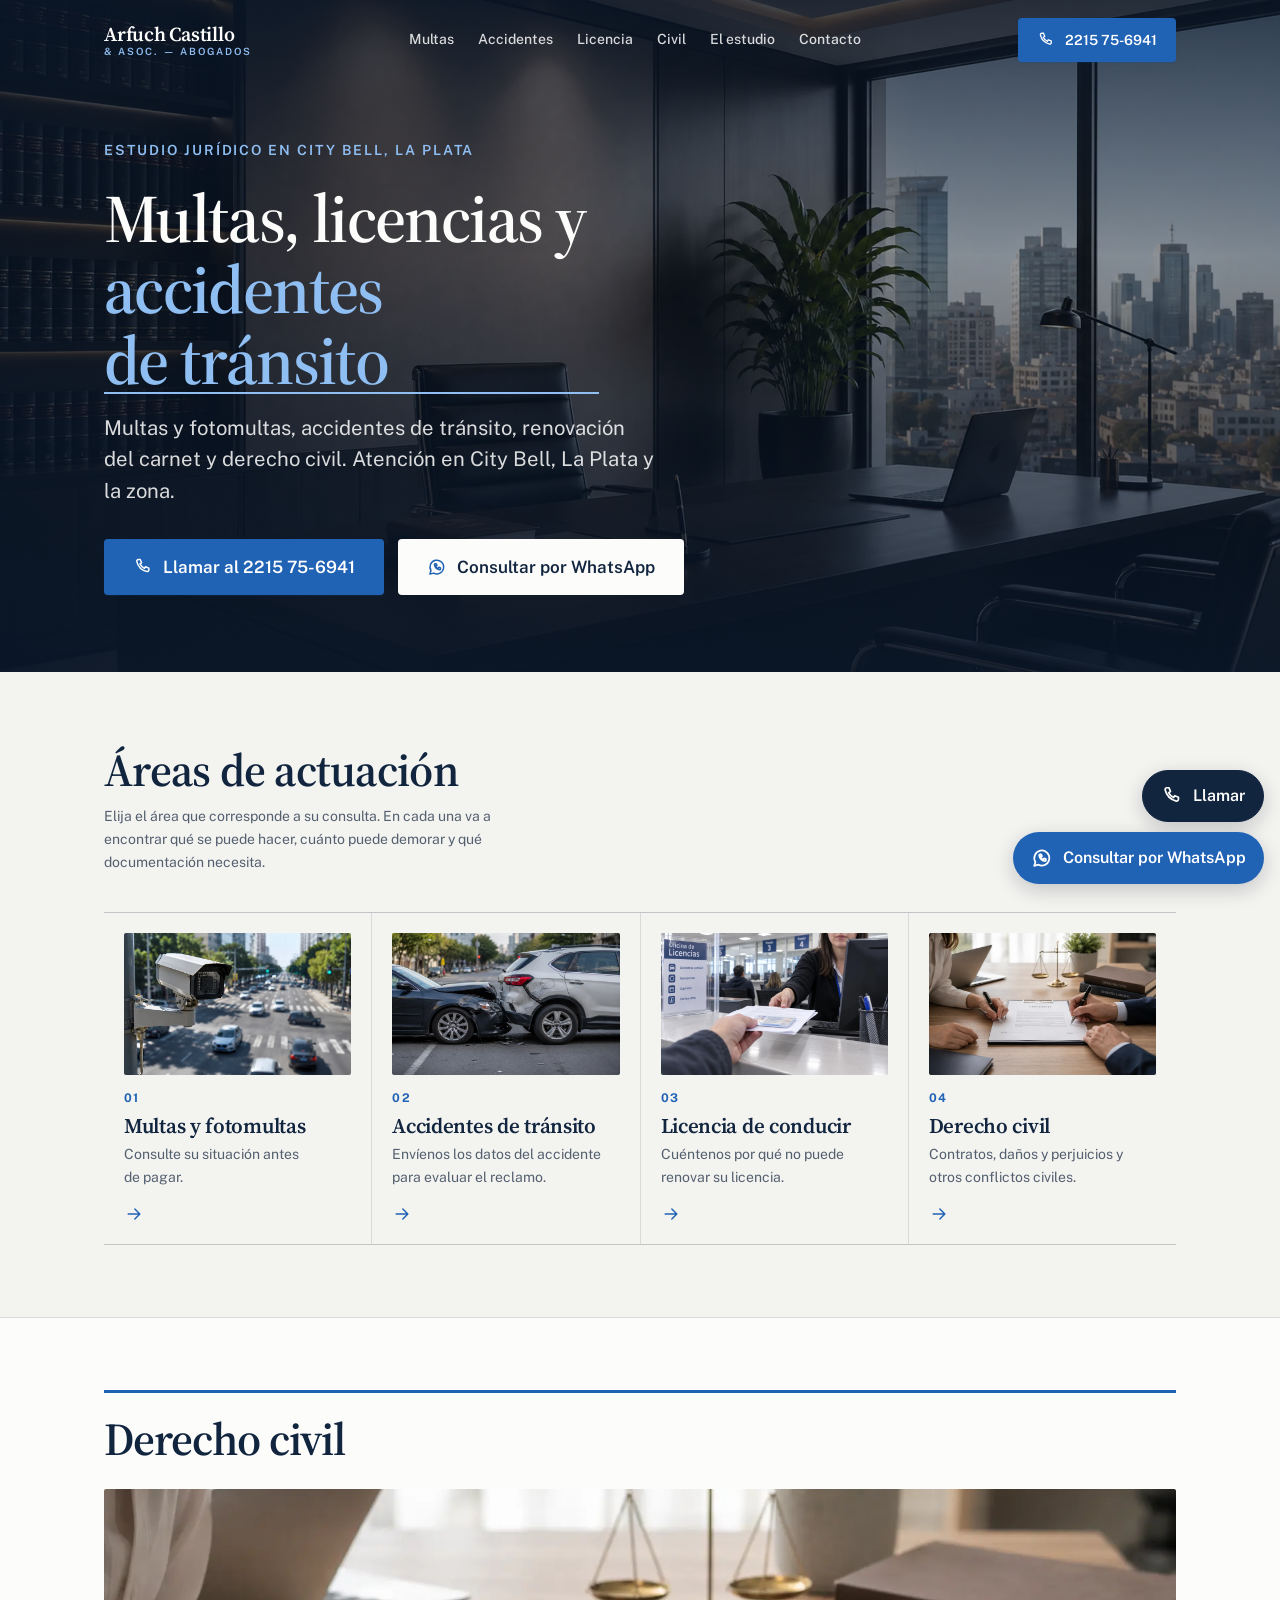
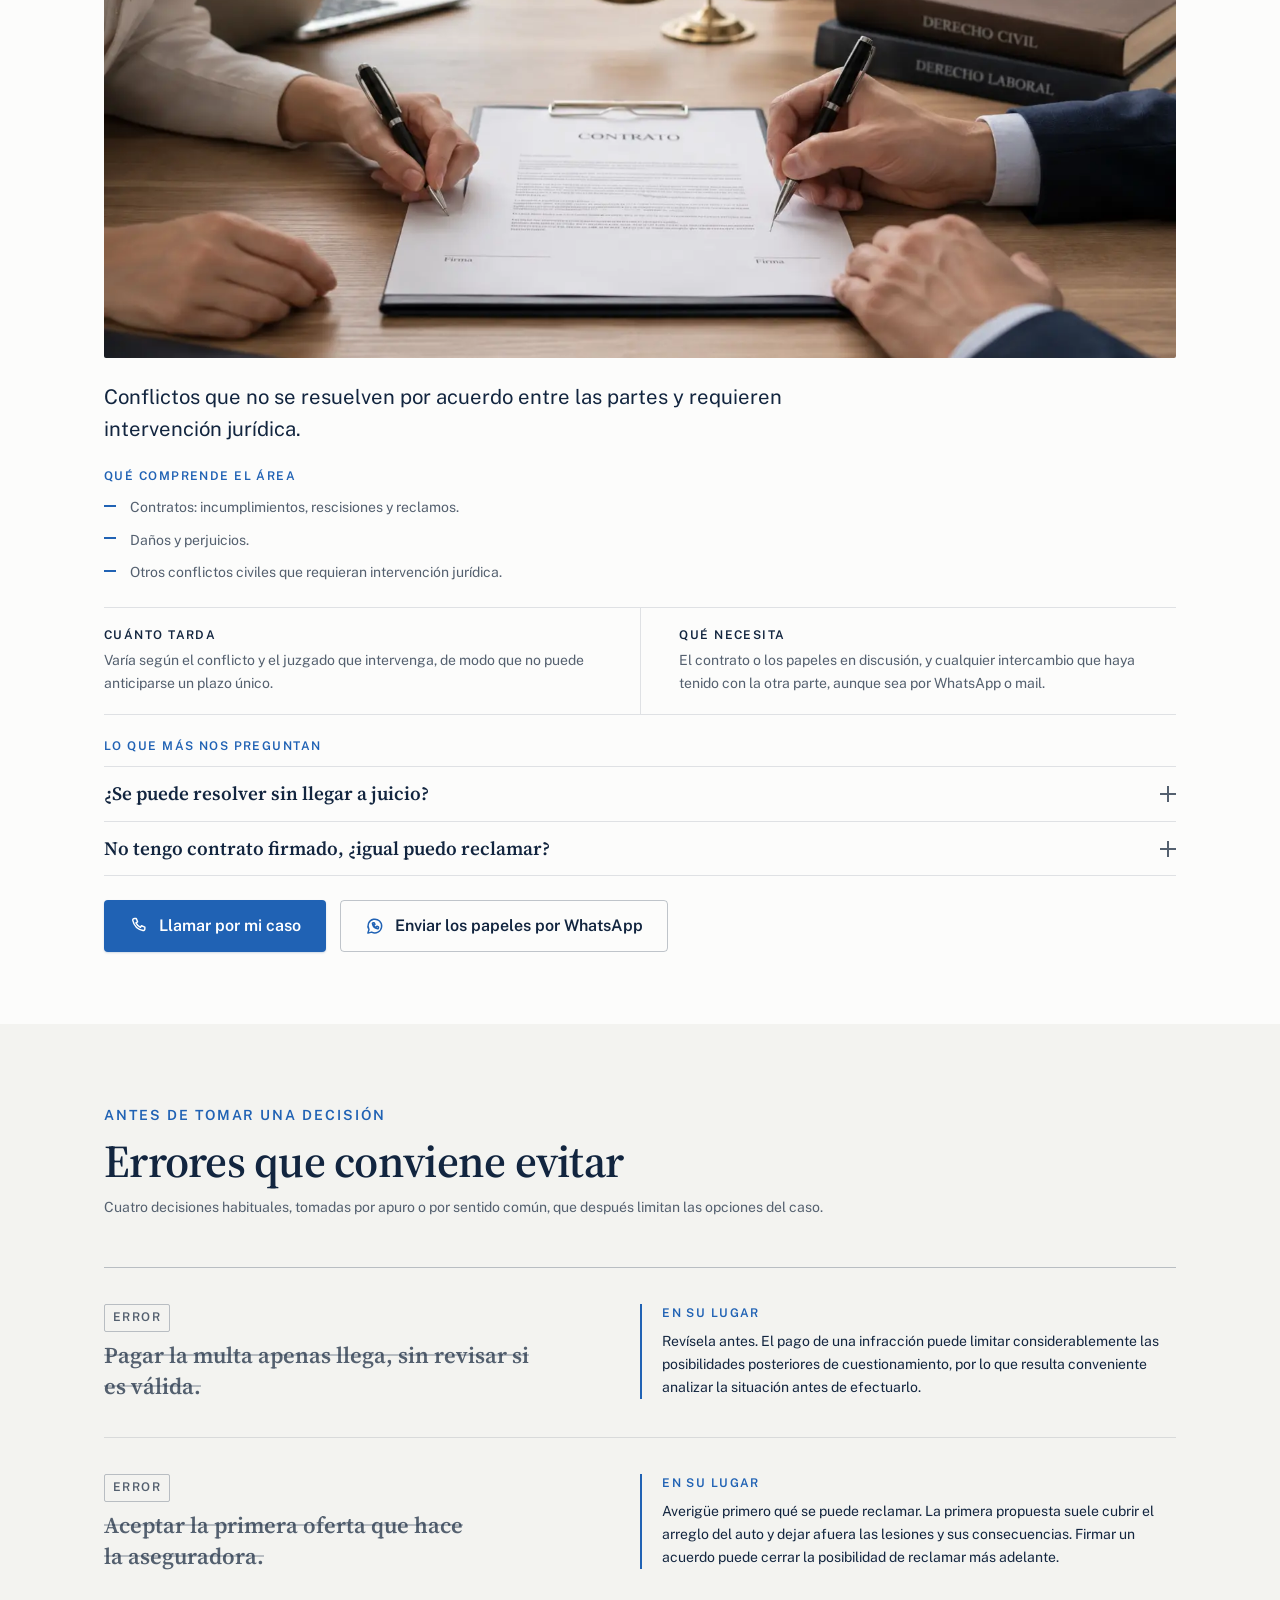
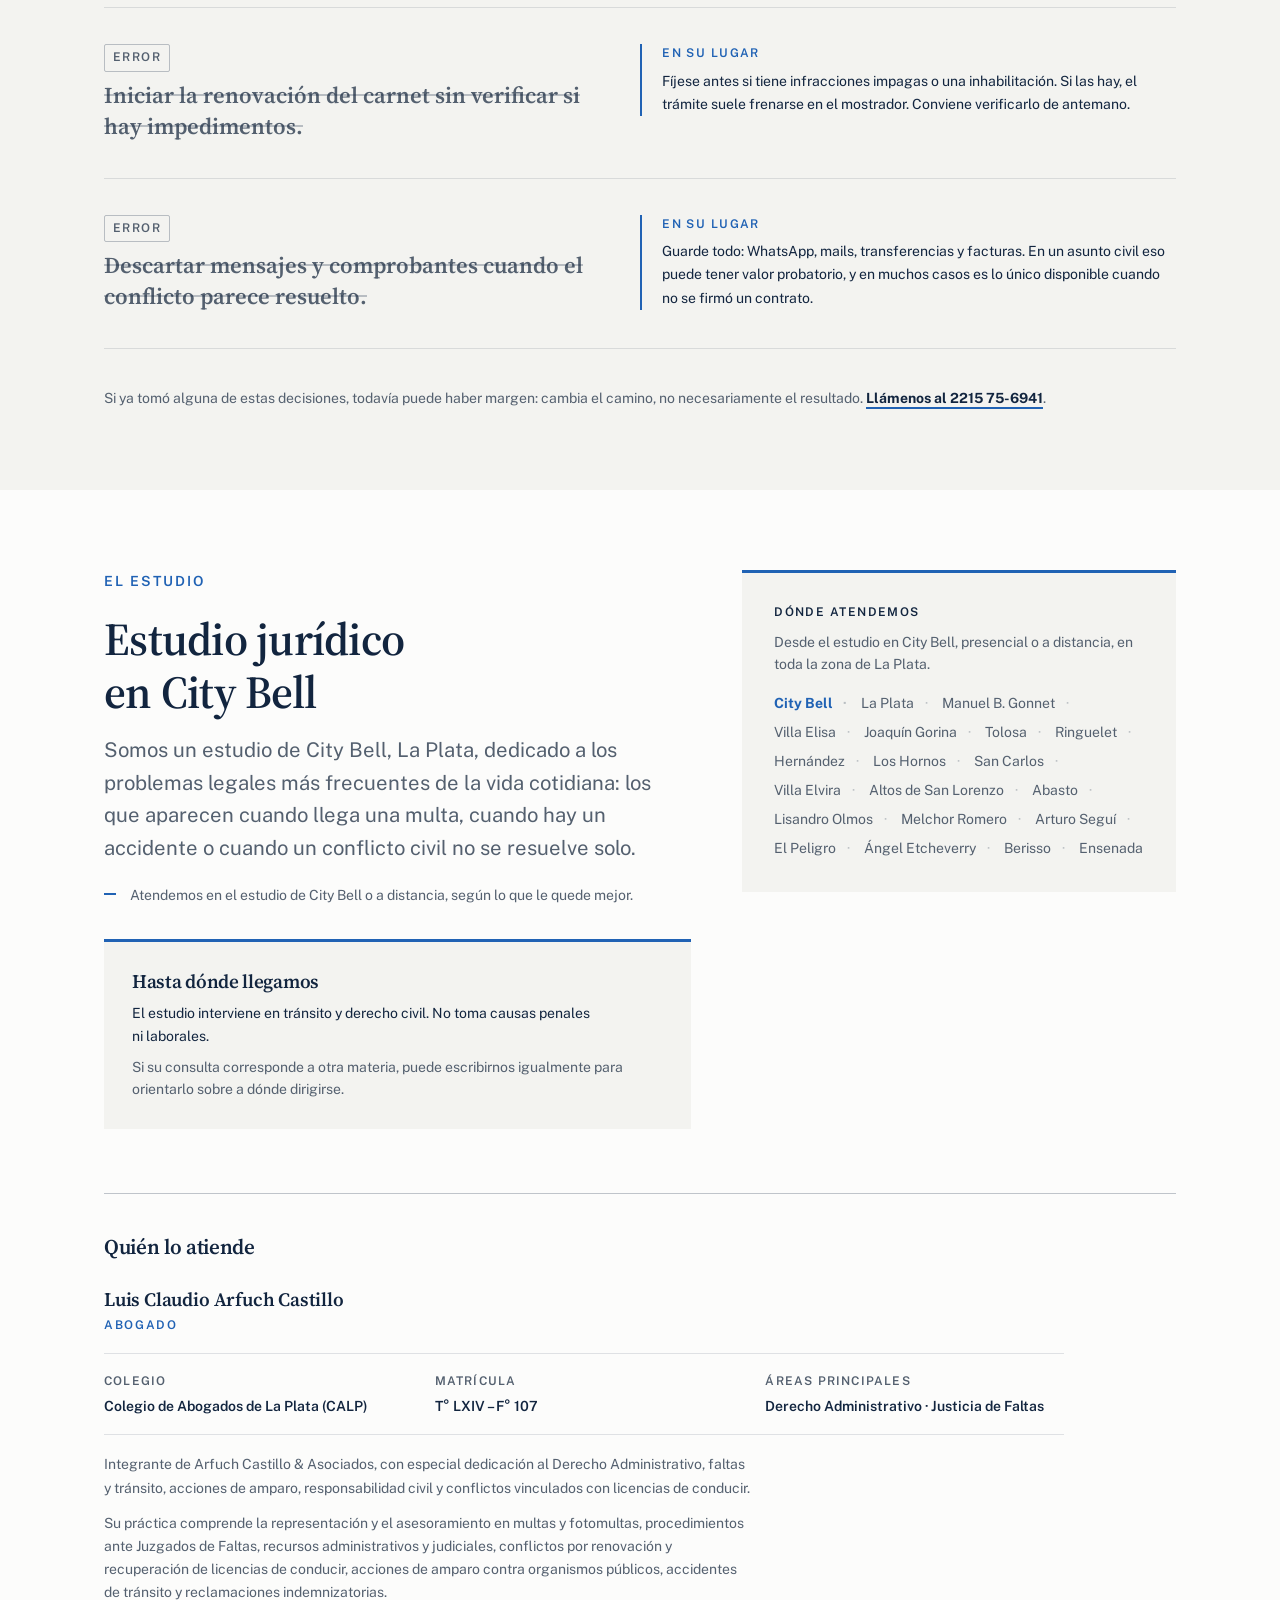
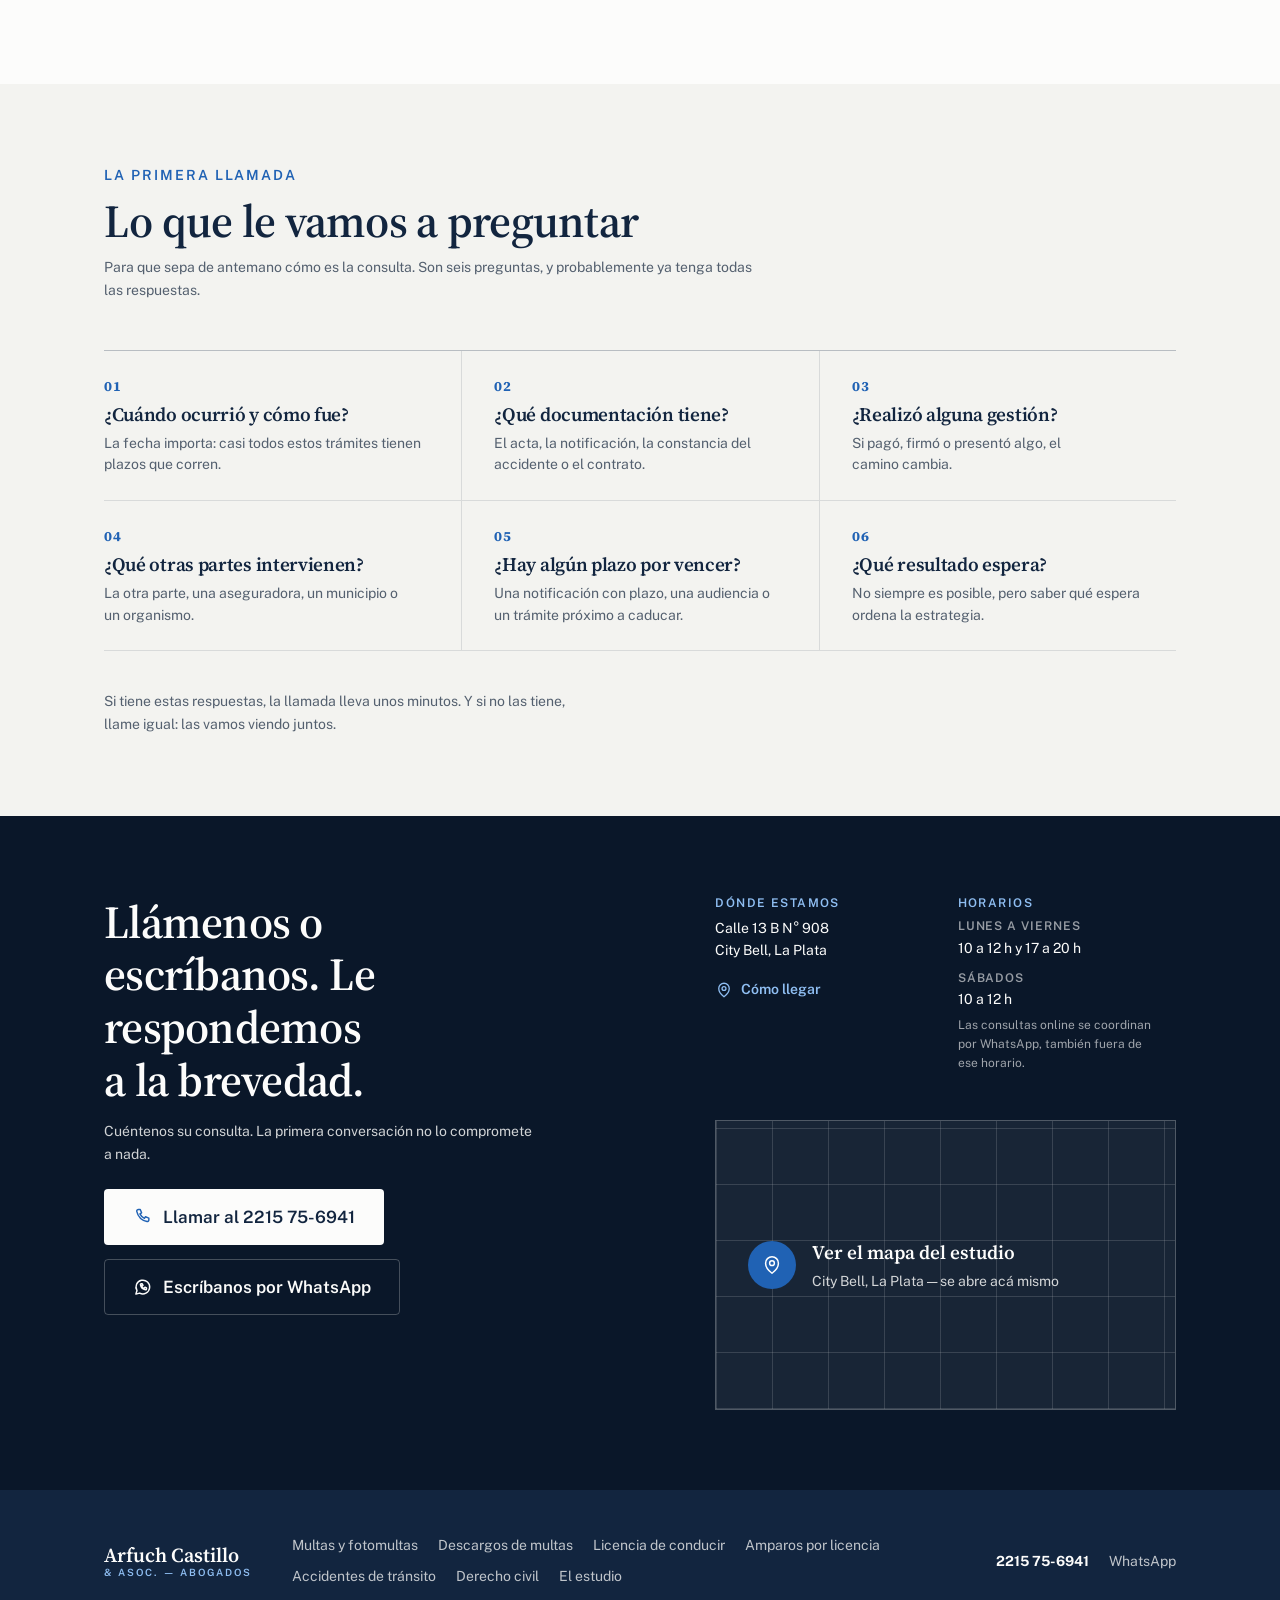
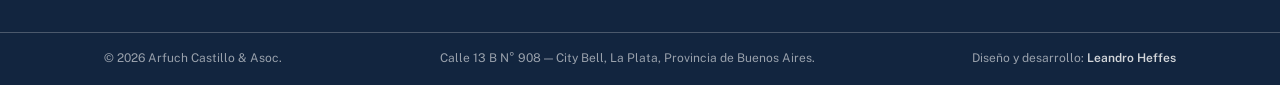
==== commit d5c7c894: "se aplicó el art. 18 de las Normas de Ética Profesional" ====
--- a/index.html
+++ b/index.html
@@ -53,8 +53,8 @@
         servir el mismo contenido en las dos direcciones divide el SEO.
      ═══════════════════════════════════════════════════════════════════════ -->
 
-<title>Abogados de multas y accidentes en La Plata | Arfuch Castillo</title>
-<meta name="description" content="Estudio jurídico en City Bell, La Plata. Multas y fotomultas, licencia de conducir, accidentes de tránsito y derecho civil. Más de 20 años.">
+<title>Arfuch Castillo &amp; Asoc. | Abogados en City Bell, La Plata</title>
+<meta name="description" content="Estudio jurídico en City Bell, La Plata. Multas y fotomultas, licencia de conducir, accidentes de tránsito y derecho civil.">
 <meta name="author" content="Arfuch Castillo &amp; Asoc.">
 <meta name="robots" content="index, follow">
 <link rel="canonical" href="https://arfuchcastillo.com.ar/">
@@ -62,8 +62,8 @@
 <meta property="og:type" content="website">
 <meta property="og:locale" content="es_AR">
 <meta property="og:site_name" content="Arfuch Castillo &amp; Asoc.">
-<meta property="og:title" content="Arfuch Castillo &amp; Asoc. — Abogados en La Plata y City Bell">
-<meta property="og:description" content="Multas y fotomultas, carnet de conducir, accidentes de tránsito y derecho civil. Más de 20 años en City Bell, La Plata.">
+<meta property="og:title" content="Arfuch Castillo &amp; Asoc. — Abogados en City Bell, La Plata">
+<meta property="og:description" content="Multas y fotomultas, carnet de conducir, accidentes de tránsito y derecho civil. City Bell, La Plata.">
 <meta property="og:url" content="https://arfuchcastillo.com.ar/">
 <meta property="og:image" content="https://arfuchcastillo.com.ar/assets/img/og-arfuch-castillo.jpg">
 <meta property="og:image:width" content="1200">
@@ -122,7 +122,7 @@
   "@type": "LegalService",
   "@id": "https://arfuchcastillo.com.ar/#estudio",
   "name": "Arfuch Castillo & Asoc.",
-  "description": "Estudio jurídico especializado en multas y fotomultas, renovación del carnet de conducir, accidentes de tránsito y derecho civil. Más de 20 años de experiencia. Atención en City Bell y en toda la zona de La Plata.",
+  "description": "Estudio jurídico dedicado a multas y fotomultas, renovación del carnet de conducir, accidentes de tránsito y derecho civil. Atención en City Bell y en la zona de La Plata.",
   "url": "https://arfuchcastillo.com.ar/",
   "telephone": "+5492215756941",
   "openingHoursSpecification": [
@@ -451,12 +451,10 @@
     <div class="portada__contenido contenedor">
       <p class="ante-titulo ante-titulo--claro">Estudio jurídico en City Bell, La&nbsp;Plata</p>
       <h1 class="portada__titulo" id="portada-titulo">
-        Resolvemos sus <span class="destacado">problemas legales</span>
+        Multas, licencias y <span class="destacado">accidentes de tránsito</span>
       </h1>
       <p class="portada__bajada">
-        Multas y fotomultas, accidentes de tránsito, renovación del carnet y
-        derecho civil. Más de 20 años atendiendo estos casos en La Plata y toda
-        la zona.
+        Multas y fotomultas, accidentes de tránsito, renovación del carnet y derecho civil. Atención en City Bell, La Plata y la zona.
       </p>
 
       <div class="portada__acciones" id="portada-acciones">
@@ -488,7 +486,7 @@
   <section class="casos-indice" id="casos" aria-labelledby="casos-titulo">
     <div class="contenedor">
       <div class="casos-indice__encabezado">
-        <h2 class="casos-indice__titulo" id="casos-titulo">Cuéntenos su problema y lo ayudamos a resolverlo</h2>
+        <h2 class="casos-indice__titulo" id="casos-titulo">Áreas de actuación</h2>
         <p class="casos-indice__nota">
           Elija el área que corresponde a su consulta. En cada una va a
           encontrar qué se puede hacer, cuánto puede demorar y qué
@@ -553,7 +551,7 @@
             <span class="acceso__cuerpo">
               <span class="acceso__numero" aria-hidden="true">04</span>
               <span class="acceso__titulo">Derecho civil</span>
-              <span class="acceso__nota">Cuéntenos el conflicto y evaluamos cómo reclamar.</span>
+              <span class="acceso__nota">Contratos, daños y perjuicios y otros conflictos civiles.</span>
             </span>
             <svg class="acceso__flecha" viewBox="0 0 24 24" fill="none" stroke="currentColor" stroke-width="1.75" stroke-linecap="round" stroke-linejoin="round" aria-hidden="true">
               <path d="M5 12h14M13 6l6 6-6 6"></path>
@@ -588,13 +586,11 @@
                loading="lazy" decoding="async">
 
           <p class="caso__lead">
-            Conflictos que no se resuelven hablando y necesitan intervención
-            jurídica. Le explicamos desde el inicio qué se puede hacer y qué no,
-            sin tecnicismos.
+            Conflictos que no se resuelven por acuerdo entre las partes y requieren intervención jurídica.
           </p>
 
           <div class="caso__hacemos">
-            <h3 class="caso__subtitulo">Qué hacemos</h3>
+            <h3 class="caso__subtitulo">Qué comprende el área</h3>
             <!-- ⚠ COMPLETAR con el listado real de materias civiles del
                  estudio. La propuesta sólo nombraba contratos y daños. -->
             <ul class="lista-marcada">
@@ -608,9 +604,7 @@
             <div class="ficha">
               <h3 class="ficha__rotulo">Cuánto tarda</h3>
               <p class="ficha__texto">
-                Varía mucho según el conflicto y el juzgado que intervenga. Dar
-                un número cerrado sería una promesa vacía; sí le damos un plazo
-                estimado realista.
+                Varía según el conflicto y el juzgado que intervenga, de modo que no puede anticiparse un plazo único.
               </p>
             </div>
             <div class="ficha">
@@ -627,11 +621,11 @@
             <h3 class="caso__subtitulo">Lo que más nos preguntan</h3>
             <details class="pregunta">
               <summary><span>¿Se puede resolver sin llegar a juicio?</span><span class="pregunta__signo" aria-hidden="true"></span></summary>
-              <div class="pregunta__respuesta"><p>En muchos casos sí, y suele convenir: por lo general resulta más rápido y menos costoso. Antes de demandar puede intentarse un reclamo formal o una negociación, y si no prospera se continúa por la vía judicial.</p></div>
+              <div class="pregunta__respuesta"><p>En muchos casos sí, y suele convenir: por lo general resulta más rápido y menos costoso. Antes de demandar puede intentarse un reclamo formal o una negociación, y si no prospera queda abierta la vía judicial.</p></div>
             </details>
             <details class="pregunta">
               <summary><span>No tengo contrato firmado, ¿igual puedo reclamar?</span><span class="pregunta__signo" aria-hidden="true"></span></summary>
-              <div class="pregunta__respuesta"><p>En muchos casos sí. Los mensajes, transferencias, facturas y testigos pueden tener valor probatorio, según las circunstancias. Traiga lo que tenga y lo evaluamos.</p></div>
+              <div class="pregunta__respuesta"><p>En muchos casos sí. Los mensajes, transferencias, facturas y testigos pueden tener valor probatorio, según las circunstancias.</p></div>
             </details>
           </div>
 
@@ -740,8 +734,7 @@
       <p class="errores__cierre">
         Si ya tomó alguna de estas decisiones, todavía puede haber margen:
         cambia el camino, no necesariamente el resultado.
-        <a class="enlace-tel" href="tel:+5492215756941" data-evento="tel-errores">Llámenos al 2215 75-6941</a>
-        y lo vemos.
+        <a class="enlace-tel" href="tel:+5492215756941" data-evento="tel-errores">Llámenos al 2215 75-6941</a>.
       </p>
 
     </div>
@@ -749,103 +742,6 @@
 
 
 
-  <!-- ════════════════════════════════════════════════════════════════════
-       CASOS Y SITUACIONES FRECUENTES (punto 13 del informe)
-       Situaciones generales y anonimizadas. NO se publican datos de
-       clientes ni se reconstruyen casos reales: son los patrones que se
-       repiten en la consulta. Demuestra experiencia mejor que afirmar
-       "somos especialistas".
-       ⚠ Textos a validar por el Estudio antes de publicar.
-       ════════════════════════════════════════════════════════════════ -->
-  <section class="situaciones" id="situaciones" aria-labelledby="situaciones-titulo">
-    <div class="contenedor">
-
-      <header class="situaciones__encabezado">
-        <p class="ante-titulo">Casos y situaciones frecuentes</p>
-        <h2 class="situaciones__titulo" id="situaciones-titulo">
-          Tres situaciones que vemos todas las semanas
-        </h2>
-        <p class="situaciones__nota">
-          Situaciones generales, sin datos de ningún cliente. Si alguna se
-          parece a la suya, es probable que podamos ayudarlo.
-        </p>
-      </header>
-
-      <ol class="situaciones__lista">
-
-        <li class="situacion">
-          <div class="situacion__cabeza">
-            <span class="barra-acento" aria-hidden="true"></span>
-            <h3 class="situacion__titulo">Multas que impiden renovar una licencia</h3>
-          </div>
-          <p class="situacion__texto">
-            La persona se presenta a renovar y el trámite no avanza porque
-            figuran infracciones impagas, a veces de municipios distintos al de
-            su domicilio y de las que no tenía registro.
-          </p>
-          <p class="situacion__rotulo">Qué se analiza</p>
-          <ul class="lista-marcada">
-            <li>Si esas infracciones fueron notificadas y de qué forma.</li>
-            <li>Qué organismo las labró y cuál es el competente para revisarlas.</li>
-            <li>Si corresponde cuestionarlas o si conviene regularizarlas para destrabar el trámite.</li>
-          </ul>
-          <p class="situacion__deriva">
-            <a href="problemas-renovacion-licencia-conducir/">Problemas para renovar la licencia</a>
-          </p>
-        </li>
-
-        <li class="situacion">
-          <div class="situacion__cabeza">
-            <span class="barra-acento" aria-hidden="true"></span>
-            <h3 class="situacion__titulo">Fotomulta que el conductor dice no haber recibido</h3>
-          </div>
-          <p class="situacion__texto">
-            La infracción aparece meses después, muchas veces al intentar hacer
-            otro trámite, y la persona sostiene que nunca fue notificada en su
-            domicilio.
-          </p>
-          <p class="situacion__rotulo">Qué se analiza</p>
-          <ul class="lista-marcada">
-            <li>Cómo, cuándo y a qué domicilio se practicó la notificación.</li>
-            <li>Los antecedentes del acta y los requisitos formales del procedimiento.</li>
-            <li>En qué estado están los plazos y qué vías siguen disponibles.</li>
-          </ul>
-          <p class="situacion__deriva">
-            <a href="multas-fotomultas-provincia-buenos-aires/#sin-notificar">Multas que nunca le notificaron</a>
-          </p>
-        </li>
-
-        <li class="situacion">
-          <div class="situacion__cabeza">
-            <span class="barra-acento" aria-hidden="true"></span>
-            <h3 class="situacion__titulo">Aseguradora que realiza una oferta indemnizatoria</h3>
-          </div>
-          <p class="situacion__texto">
-            Después de un accidente llega una propuesta de la compañía, en
-            general acotada a los daños del vehículo y con la expectativa de que
-            se acepte rápido.
-          </p>
-          <p class="situacion__rotulo">Qué se analiza</p>
-          <ul class="lista-marcada">
-            <li>Qué conceptos cubre la propuesta y cuáles deja afuera.</li>
-            <li>Si hubo lesiones y qué consecuencias dejaron, con la prueba médica disponible.</li>
-            <li>Qué implica firmar respecto de reclamar más adelante.</li>
-          </ul>
-          <p class="situacion__deriva">
-            <a href="abogado-accidentes-transito/#ofertas">Ofertas indemnizatorias</a>
-          </p>
-        </li>
-
-      </ol>
-
-      <p class="situaciones__cierre">
-        ¿Tiene un problema con multas o con su licencia?
-        <a class="enlace-tel" href="tel:+5492215756941" data-evento="tel-situaciones">Llámenos al 2215 75-6941</a>
-        o envíenos la documentación por WhatsApp y evaluaremos su situación.
-      </p>
-
-    </div>
-  </section>
 
   <!-- ════════════════════════════════════════════════════════════════════
        EL ESTUDIO
@@ -858,7 +754,7 @@
       <div class="estudio__texto">
         <p class="ante-titulo">El estudio</p>
         <h2 class="estudio__titulo" id="estudio-titulo">
-          Más de 20 años haciendo exactamente esto
+          Estudio jurídico en City Bell
         </h2>
         <p class="estudio__lead">
           Somos un estudio de City Bell, La Plata, dedicado a los problemas
@@ -869,8 +765,8 @@
 
 
         <ul class="lista-marcada estudio__rasgos">
-          <li>Cada caso lo seguimos individualmente, de principio a fin.</li>
-          <li>Le explicamos qué se puede hacer, cuánto puede tardar y cuáles son los pasos, sin tecnicismos.</li>
+          
+          
           <li>Atendemos en el estudio de City Bell o a distancia, según lo que le quede mejor.</li>
         </ul>
 
@@ -880,13 +776,10 @@
         <div class="alcance">
           <h3 class="alcance__titulo">Hasta dónde llegamos</h3>
           <p class="alcance__texto">
-            Trabajamos tránsito y derecho civil, y nada más. No tomamos causas
-            penales ni laborales: preferimos decírselo de entrada antes que
-            hacerle perder una consulta.
+            El estudio interviene en tránsito y derecho civil. No toma causas penales ni laborales.
           </p>
           <p class="alcance__nota">
-            Si su tema no es de los nuestros, escríbanos igual: si podemos, lo
-            orientamos hacia dónde ir.
+            Si su consulta corresponde a otra materia, puede escribirnos igualmente para orientarlo sobre a dónde dirigirse.
           </p>
         </div>
       </div>
@@ -974,10 +867,7 @@
               organismos públicos, accidentes de tránsito y reclamaciones
               indemnizatorias.
             </p>
-            <p>
-              Ha intervenido en procesos judiciales y administrativos ante
-              municipios y organismos de la Provincia de Buenos Aires.
-            </p>
+            
           </div>
         </article>
 
@@ -1058,8 +948,7 @@
           Llámenos o escríbanos. Le respondemos a la brevedad.
         </h2>
         <p class="contacto__nota">
-          Cuéntenos su problema y le decimos qué se puede hacer. La primera
-          conversación no lo compromete a nada.
+          Cuéntenos su consulta. La primera conversación no lo compromete a nada.
         </p>
 
         <div class="contacto__acciones">
@@ -1220,7 +1109,7 @@
       "name": "¿Se puede resolver sin llegar a juicio?",
       "acceptedAnswer": {
         "@type": "Answer",
-        "text": "En muchos casos sí, y suele convenir: por lo general resulta más rápido y menos costoso. Antes de demandar puede intentarse un reclamo formal o una negociación, y si no prospera se continúa por la vía judicial."
+        "text": "En muchos casos sí, y suele convenir: por lo general resulta más rápido y menos costoso. Antes de demandar puede intentarse un reclamo formal o una negociación, y si no prospera queda abierta la vía judicial."
       }
     },
     {
@@ -1228,7 +1117,7 @@
       "name": "No tengo contrato firmado, ¿igual puedo reclamar?",
       "acceptedAnswer": {
         "@type": "Answer",
-        "text": "En muchos casos sí. Los mensajes, transferencias, facturas y testigos pueden tener valor probatorio, según las circunstancias. Traiga lo que tenga y lo evaluamos."
+        "text": "En muchos casos sí. Los mensajes, transferencias, facturas y testigos pueden tener valor probatorio, según las circunstancias."
       }
     }
   ]
--- a/assets/css/styles.css
+++ b/assets/css/styles.css
@@ -997,95 +997,6 @@
 .cobertura__base { font-weight: 700; color: var(--acento); }
 
 
-/* ═══ CASOS Y SITUACIONES FRECUENTES ══════════════════════════════
-   Punto 13 del informe. Se distingue de "Errores" —que va a dos columnas
-   enfrentadas— usando bloques de ancho completo: la situación arriba y las
-   vías de análisis abajo, que es el orden en que se lee un caso.
-   ═════════════════════════════════════════════════════════════════ */
-
-.situaciones {
-  background: var(--fondo);
-  padding-block: clamp(3rem, 7vw, 5rem);
-}
-
-.situaciones__encabezado {
-  display: grid;
-  gap: .5rem;
-  max-width: 46rem;
-  margin-bottom: clamp(2rem, 4vw, 3rem);
-}
-.situaciones__titulo { font-size: var(--t-h2); }
-.situaciones__nota { font-size: var(--t-menor); color: var(--tinta-suave); }
-
-.situaciones__lista { border-top: 1px solid var(--linea-fuerte); }
-
-.situacion {
-  display: grid;
-  gap: .75rem;
-  padding-block: clamp(1.5rem, 3vw, 2.25rem);
-  border-bottom: 1px solid var(--linea);
-}
-
-.situacion__cabeza { display: grid; gap: .625rem; }
-
-/* Barra de acento sobre el título. En la versión anterior sólo existían sus
-   reglas de :hover, sin regla base, así que nunca se veía. */
-.barra-acento {
-  display: block;
-  width: 2.5rem;
-  height: 3px;
-  max-width: 100%;
-  background: var(--acento);
-  border-radius: 2px;
-  transition: width var(--transicion);
-}
-.situacion:hover .barra-acento,
-.situacion:focus-within .barra-acento { width: 100%; }
-
-.situacion__titulo {
-  font-size: var(--t-h3);
-  line-height: 1.3;
-  text-wrap: pretty;
-}
-
-.situacion__texto {
-  max-width: 68ch;
-  font-size: var(--t-cuerpo);
-  line-height: 1.6;
-  color: var(--tinta);
-  text-wrap: pretty;
-}
-
-.situacion__rotulo {
-  margin-top: .25rem;
-  font-size: var(--t-micro);
-  font-weight: 600;
-  letter-spacing: .12em;
-  text-transform: uppercase;
-  color: var(--acento);
-}
-
-/* Deriva al área que trata la situación en profundidad. */
-.situacion__deriva { margin-top: .25rem; font-size: var(--t-menor); }
-.situacion__deriva a {
-  display: inline-flex;
-  align-items: center;
-  gap: .375rem;
-  font-weight: 600;
-  color: var(--acento);
-  text-decoration: none;
-}
-.situacion__deriva a::after { content: "\2192"; transition: transform var(--transicion); }
-.situacion__deriva a:hover { text-decoration: underline; text-underline-offset: 4px; }
-.situacion__deriva a:hover::after { transform: translateX(3px); }
-
-.situaciones__cierre {
-  margin-top: clamp(1.75rem, 3vw, 2.5rem);
-  font-size: var(--t-menor);
-  color: var(--tinta-suave);
-}
-
-
 /* ═══ 12. LO QUE TE VAMOS A PREGUNTAR ═══════════════════════════════════
    Retícula de filetes, sin cajas: seis preguntas con su ordinal en serif y
    una nota que explica por qué se preguntan.
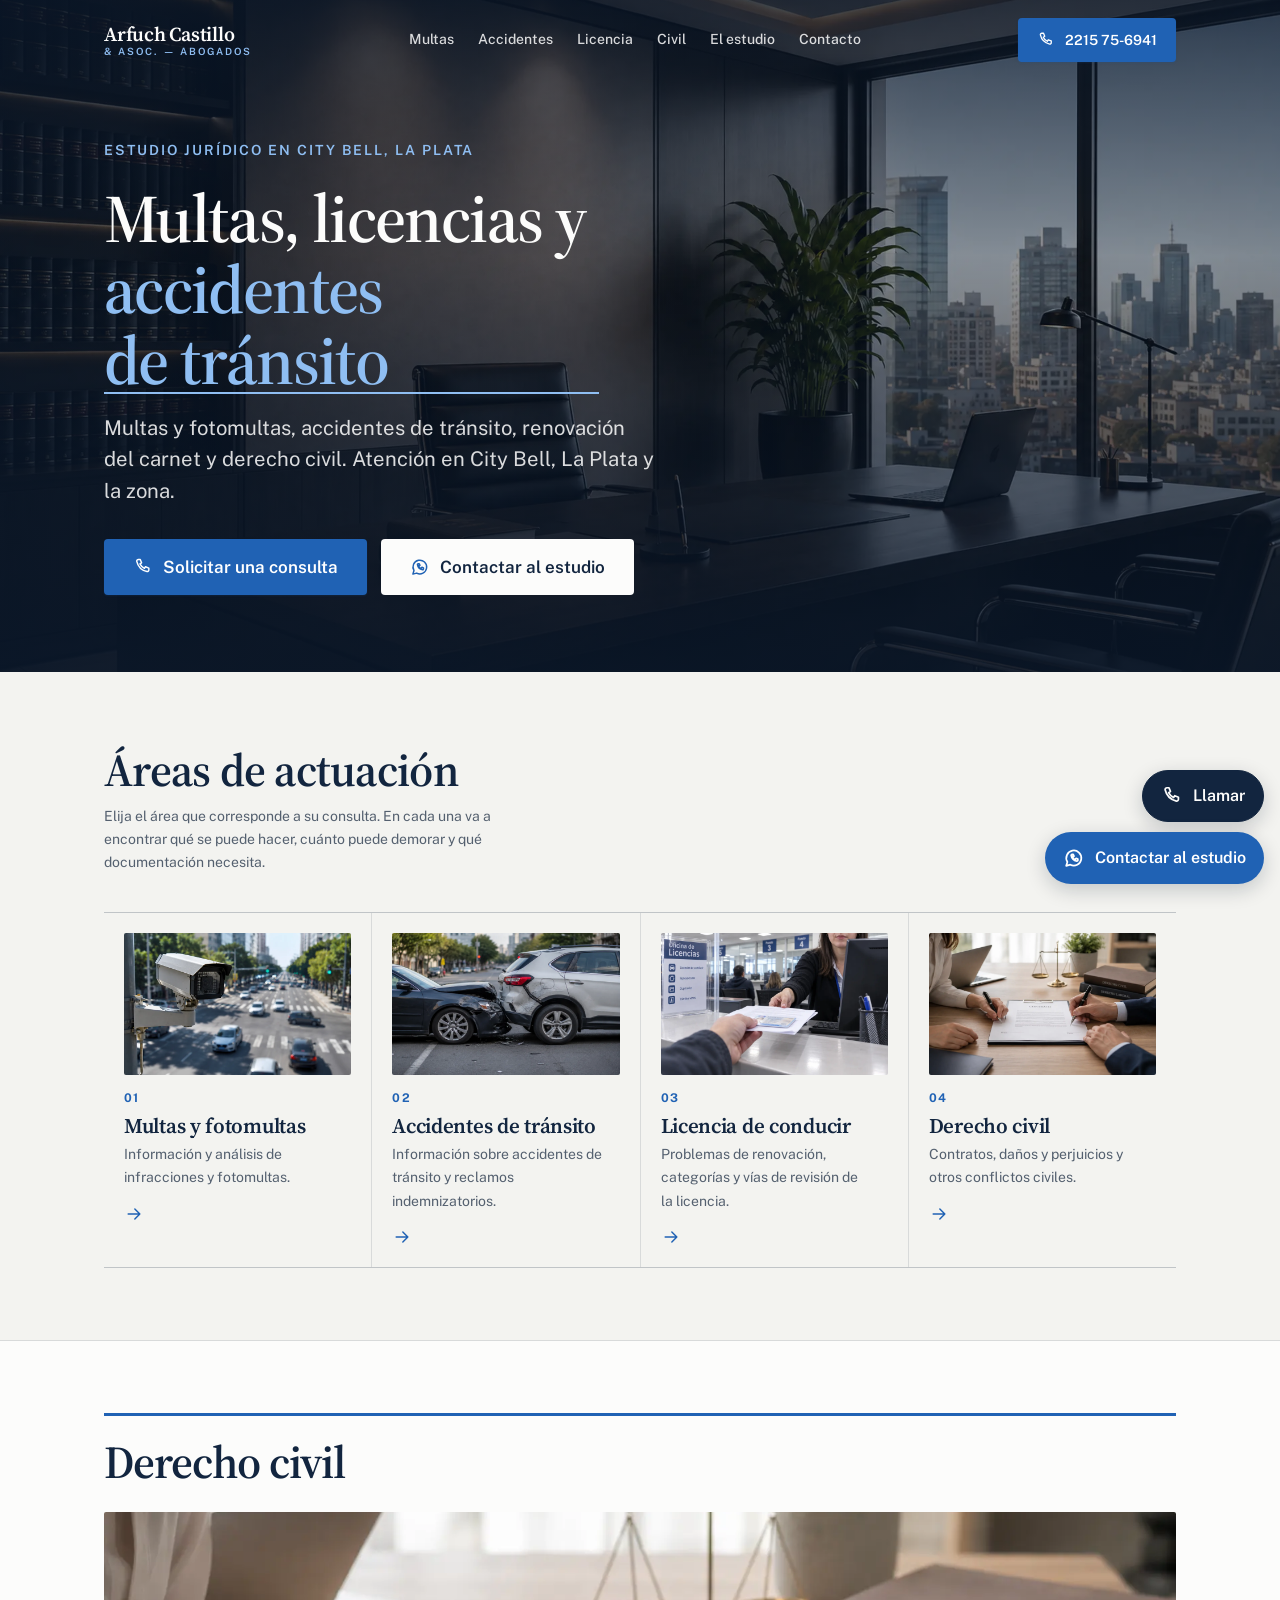
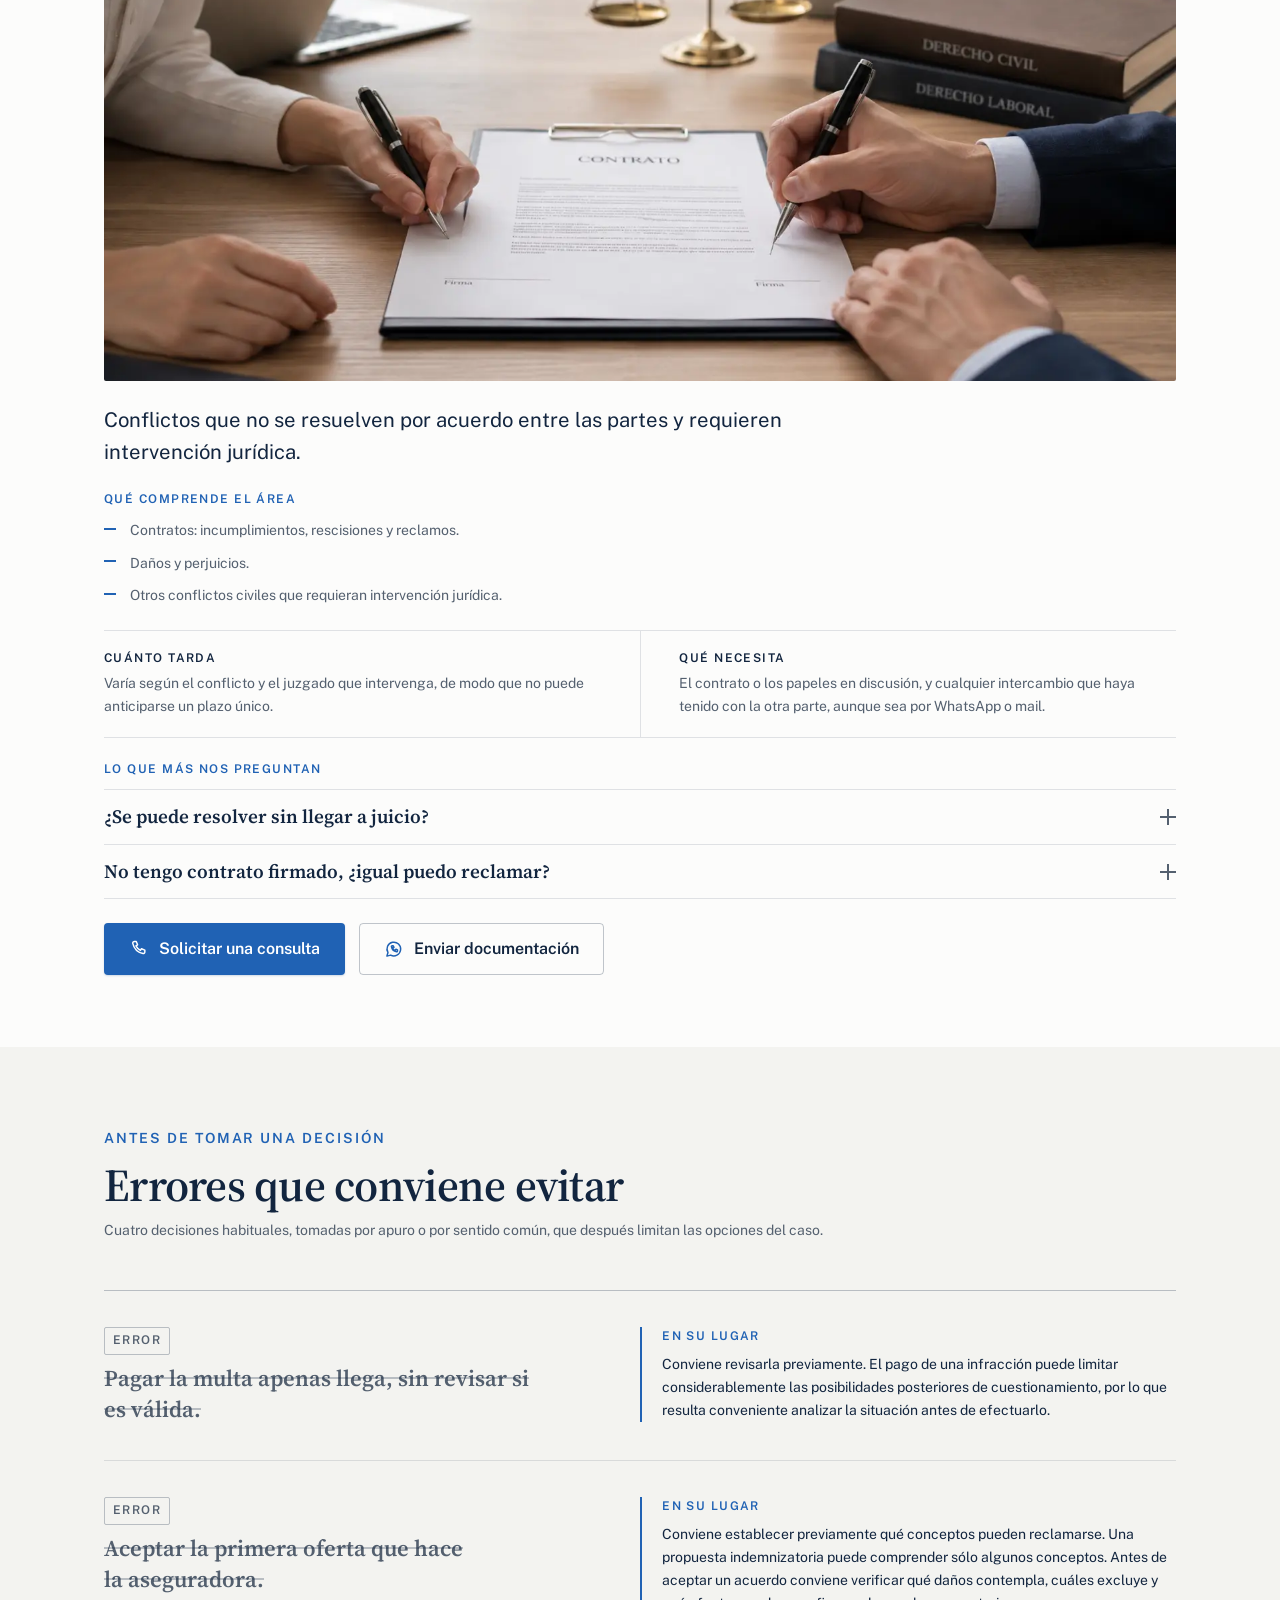
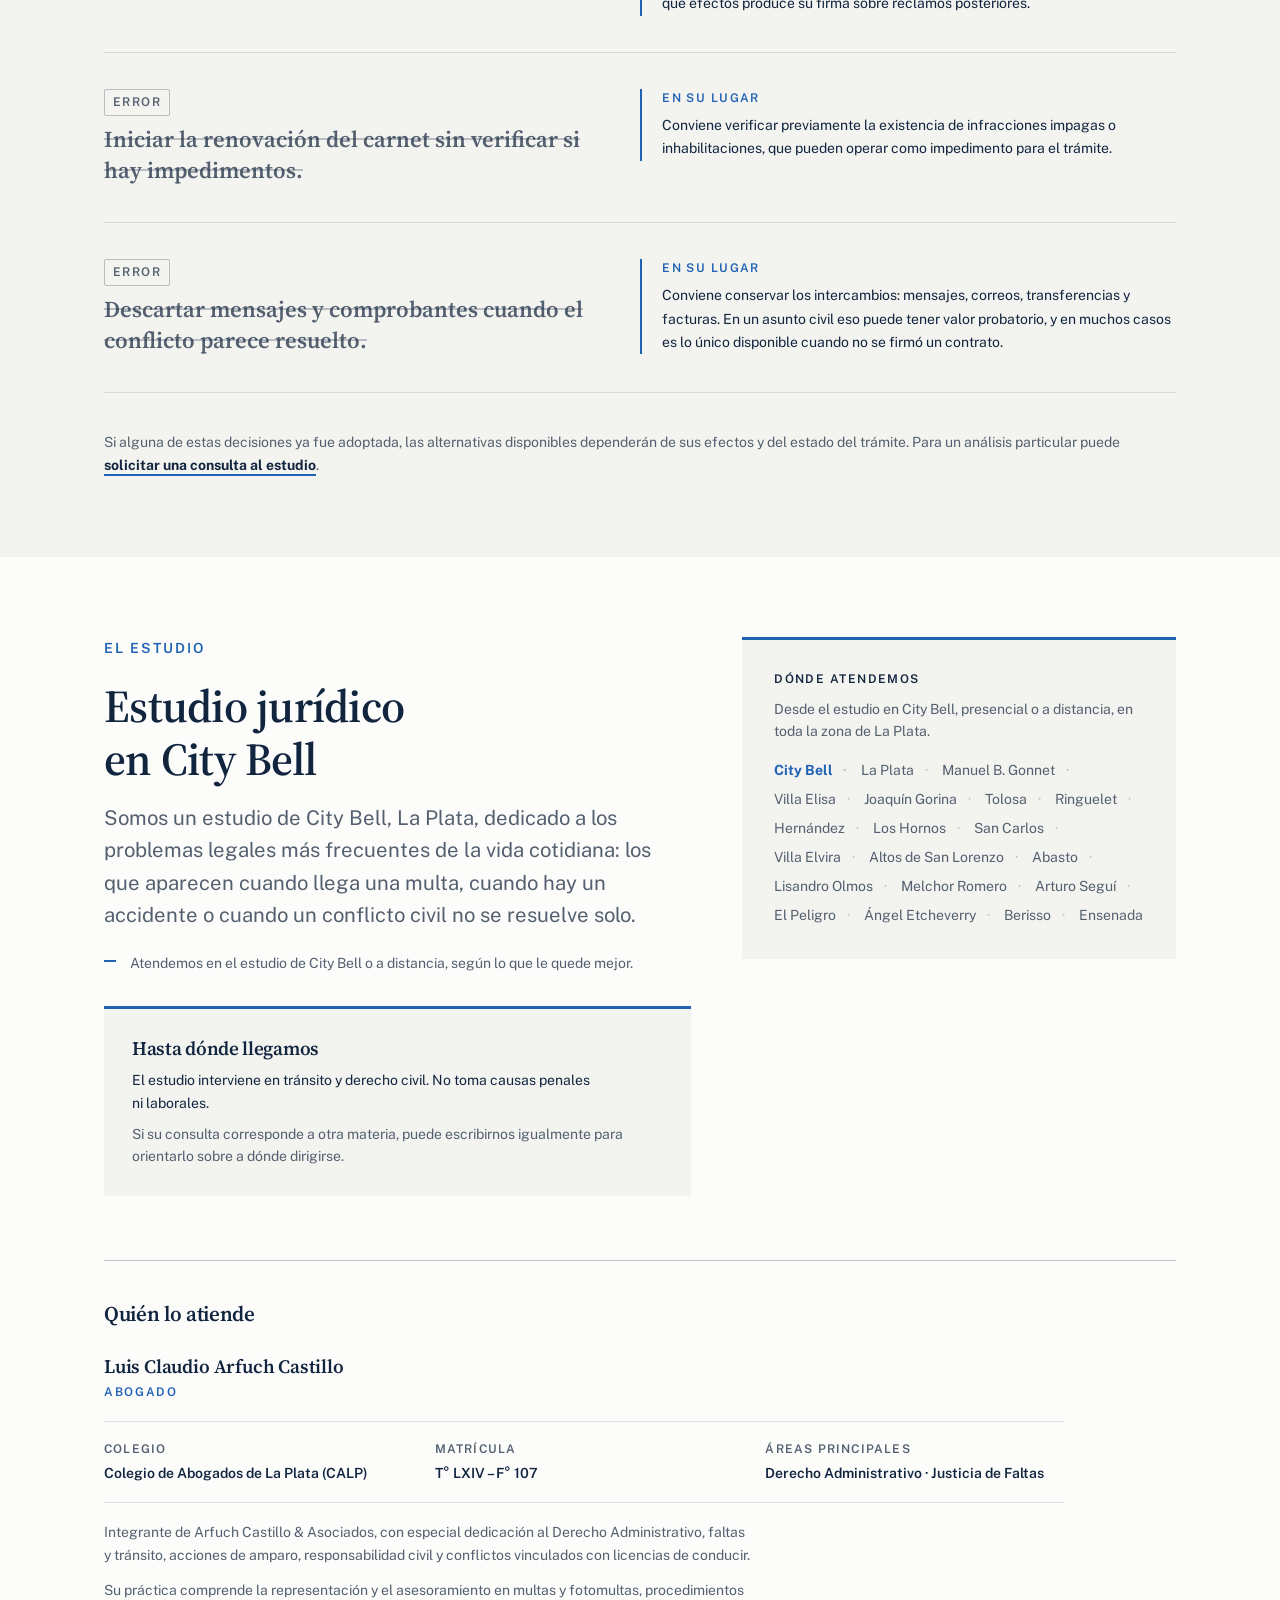
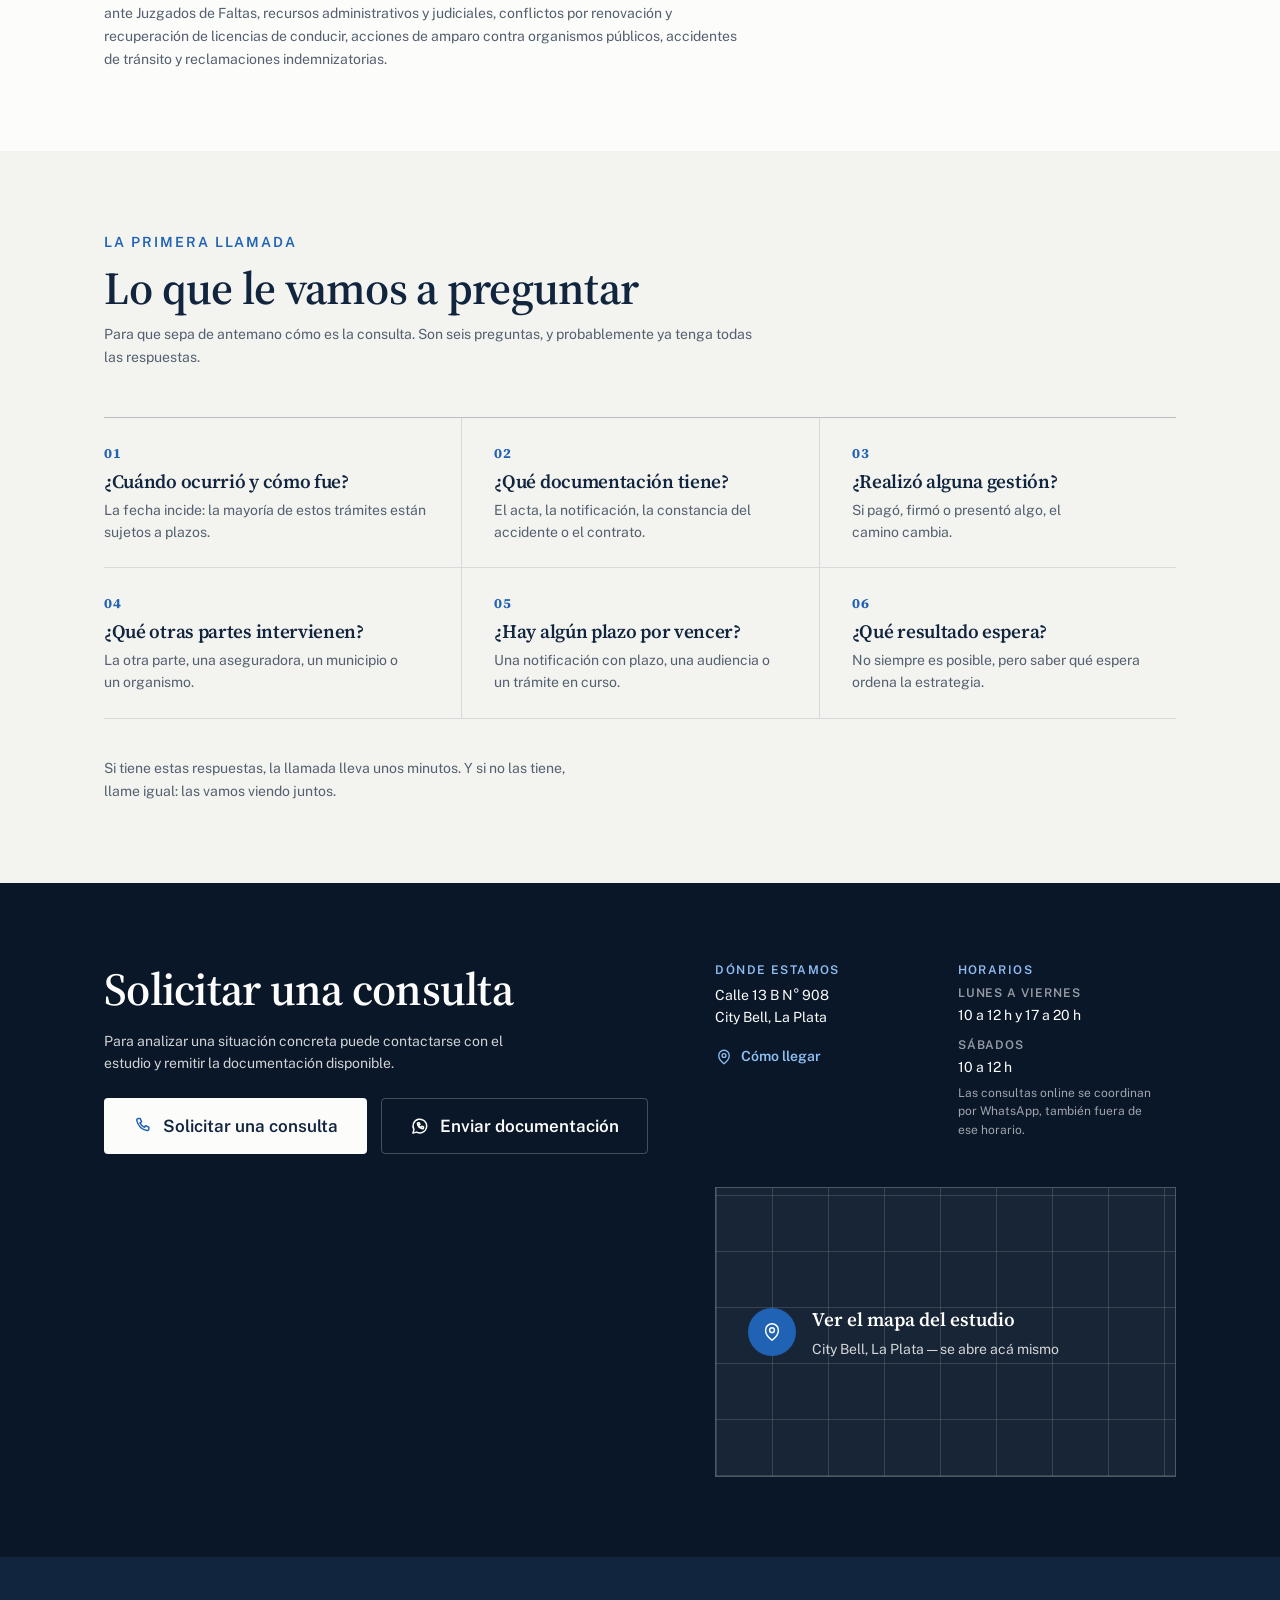
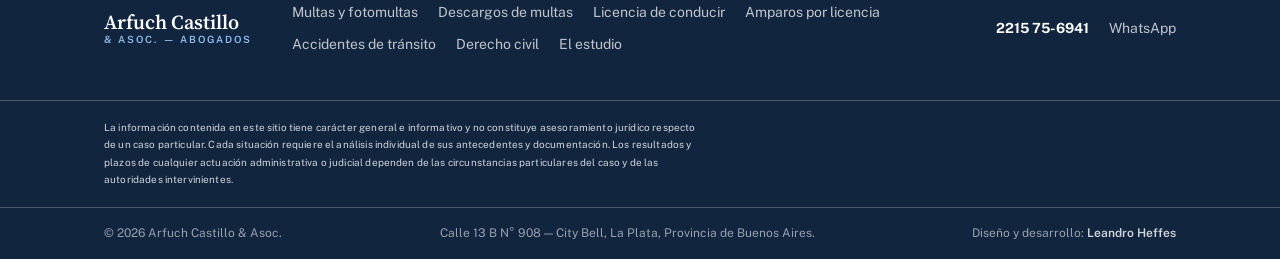
==== commit 9c826eba: "se aplicaron las correcciones del estudio jurídico" ====
--- a/index.html
+++ b/index.html
@@ -24,27 +24,62 @@
         contacto, el enlace "Cómo llegar", el mapa diferido y el pie.
 
      ╔═════════════════════════════════════════════════════════════╗
-     ║  CRITERIO DEONTOLÓGICO — LEER ANTES DE AGREGAR TEXTO O CAMPAÑAS      ║
+     ║  REGLA PERMANENTE — LEER ANTES DE AGREGAR O EDITAR CUALQUIER TEXTO   ║
+     ║  Rige también para campañas, landing pages, banners y publicaciones   ║
+     ║  conectadas a esta web.                                              ║
      ╚═════════════════════════════════════════════════════════════╝
 
-     El sitio se mantiene deliberadamente sobrio por las normas éticas del
-     ejercicio profesional. NO se incorporan:
-
-        · promociones ni descuentos          · comparaciones con otros estudios
-        · resultados garantizados            · afirmaciones de superioridad
-        · testimonios sin revisión previa    · mensajes agresivos de captación
-        · expresiones comerciales impropias de un estudio jurídico
-
-     Tampoco va `priceRange` en el JSON-LD: Google lo muestra como banda de
-     precio junto al negocio y no corresponde a un estudio jurídico.
-
-     Las afirmaciones jurídicas van en términos que el Estudio pueda defender:
-     "puede corresponder", "en determinados casos", "según las circunstancias",
-     "debe analizarse". Evitar "siempre", "nunca", "garantizamos", "seguro que".
-
-     ⚠ Antes de incorporar publicidad paga o campañas, revisar el criterio
-       vigente del COLEGIO DE ABOGADOS DE LA PLATA en materia de publicidad y
-       captación profesional.
+     La Ley 5.177 de la Provincia de Buenos Aires admite identificar, además
+     del nombre, domicilio, títulos y horarios, el FUERO, la MATERIA o los
+     ASUNTOS a los que el abogado se dedica especialmente. Nombrar las áreas
+     no es el problema; la forma de presentarlas sí.
+
+     NO INCORPORAR, EN NINGUNA VERSIÓN FUTURA:
+
+       1. Promesas de éxito o resultado: "le anulamos la multa", "recuperamos
+          su licencia", "ganamos su amparo", "cobrará X", "resultado
+          garantizado".
+       2. Promesas de plazo: "en 48 horas", "en 7 días", "solución inmediata".
+          → EXCEPCIÓN: sí puede describirse objetivamente un PLAZO LEGAL,
+            siempre que quede claro que no es un plazo de resultado
+            profesional. Es lo que hace hoy el sitio: habla de plazos
+            perentorios del procedimiento y repite que el tiempo de
+            resolución no puede anticiparse.
+       3. Porcentajes o estadísticas de éxito con fin promocional:
+          "95 % de casos ganados", "más de 500 multas anuladas".
+       4. Testimonios de clientes que describan resultados de asuntos
+          concretos, montos indemnizatorios, sentencias favorables o multas
+          eliminadas.
+       5. Comparaciones o descalificaciones: "otros abogados no saben",
+          "desconfíe de…", "las aseguradoras siempre pagan menos", "los
+          municipios actúan ilegalmente".
+       6. Autoelogio: "expertos", "especialistas", "líderes", "los mejores",
+          "número 1" — salvo título formal efectivamente acreditado y usado
+          de manera estrictamente objetiva.
+       7. Banners de urgencia comercial sin plazo real del expediente:
+          temporizadores, "última oportunidad", "hoy solamente", "no pierda
+          su derecho".
+       8. Escritos, expedientes, fotografías, nombres o detalles
+          identificables de clientes y casos en trámite como material
+          promocional.
+
+     Tampoco `priceRange`, `offers`, `aggregateRating` ni `review` en el
+     JSON-LD: Google los muestra como señales comerciales del negocio.
+
+     CÓMO SE REDACTA:
+       · Afirmaciones jurídicas en términos defendibles: "puede corresponder",
+         "en determinados casos", "según las circunstancias", "debe analizarse".
+         Evitar "siempre", "nunca", "garantizamos", "seguro que".
+       · Advertencias en forma objetiva, nunca alarmista.
+       · Llamados a la acción — sólo estos cuatro, neutros y repetibles:
+         "Solicitar una consulta", "Enviar documentación", "Consultar el caso",
+         "Contactar al estudio".
+       · El sitio explica LA MATERIA, no lo que hace el estudio.
+
+     ⚠ Antes de publicidad paga o campañas, revisar el criterio vigente del
+       COLEGIO DE ABOGADOS DE LA PLATA.
+     ⚠ Las IMÁGENES también cuentan: revisar que no lleven texto incrustado
+       con plazos, montos o datos que contradigan estas reglas.
 
      DOMINIO — ya cargado: arfuchcastillo.com.ar
         Aparece en 4 lugares del <head>: canonical, og:url, og:image y el
@@ -330,10 +365,14 @@
   ],
   "availableLanguage": "Spanish",
   "knowsAbout": [
-    "Multas de tránsito",
-    "Fotomultas",
-    "Renovación del carnet de conducir",
+    "Derecho Administrativo",
+    "Justicia de Faltas",
+    "Multas y fotomultas",
+    "Descargos y recursos administrativos",
+    "Licencias de conducir",
+    "Acciones de amparo",
     "Accidentes de tránsito",
+    "Responsabilidad civil",
     "Derecho civil"
   ],
   "employee": {
@@ -427,7 +466,7 @@
         <svg viewBox="0 0 24 24" fill="none" stroke="currentColor" stroke-width="1.75" stroke-linecap="round" stroke-linejoin="round" aria-hidden="true">
           <path d="M6.5 3h2.2l1.6 4-2 1.3a12.5 12.5 0 0 0 5.4 5.4l1.3-2 4 1.6v2.2a2 2 0 0 1-2.2 2A16.5 16.5 0 0 1 4.5 5.2 2 2 0 0 1 6.5 3z"></path>
         </svg>
-        Llamar al 2215 75-6941
+        Contactar al estudio
       </a>
     </div>
   </nav>
@@ -462,7 +501,7 @@
           <svg viewBox="0 0 24 24" fill="none" stroke="currentColor" stroke-width="1.75" stroke-linecap="round" stroke-linejoin="round" aria-hidden="true">
             <path d="M6.5 3h2.2l1.6 4-2 1.3a12.5 12.5 0 0 0 5.4 5.4l1.3-2 4 1.6v2.2a2 2 0 0 1-2.2 2A16.5 16.5 0 0 1 4.5 5.2 2 2 0 0 1 6.5 3z"></path>
           </svg>
-          Llamar al 2215 75-6941
+          Solicitar una consulta
         </a>
         <a class="boton boton--claro boton--grande"
            href="https://wa.me/5492215756941?text=Hola%2C%20quiero%20consultar%20sobre..."
@@ -471,7 +510,7 @@
             <path d="M3.5 20.5l1.3-4.2A8.2 8.2 0 1 1 8 19.3l-4.5 1.2z"></path>
             <path d="M9 9.2c.2 1 .7 2 1.5 2.8.8.8 1.8 1.3 2.8 1.5l1-1.2 1.9.9v1.3c0 .5-.5 1-1.1.9a7.6 7.6 0 0 1-6.2-6.2c-.1-.6.4-1.1.9-1.1h1.3l.9 1.9-1 1.2z"></path>
           </svg>
-          Consultar por WhatsApp
+          Contactar al estudio
         </a>
       </div>
     </div>
@@ -503,7 +542,7 @@
             <span class="acceso__cuerpo">
               <span class="acceso__numero" aria-hidden="true">01</span>
               <span class="acceso__titulo">Multas y fotomultas</span>
-              <span class="acceso__nota">Consulte su situación antes de pagar.</span>
+              <span class="acceso__nota">Información y análisis de infracciones y fotomultas.</span>
             </span>
             <svg class="acceso__flecha" viewBox="0 0 24 24" fill="none" stroke="currentColor" stroke-width="1.75" stroke-linecap="round" stroke-linejoin="round" aria-hidden="true">
               <path d="M5 12h14M13 6l6 6-6 6"></path>
@@ -519,7 +558,7 @@
             <span class="acceso__cuerpo">
               <span class="acceso__numero" aria-hidden="true">02</span>
               <span class="acceso__titulo">Accidentes de tránsito</span>
-              <span class="acceso__nota">Envíenos los datos del accidente para evaluar el reclamo.</span>
+              <span class="acceso__nota">Información sobre accidentes de tránsito y reclamos indemnizatorios.</span>
             </span>
             <svg class="acceso__flecha" viewBox="0 0 24 24" fill="none" stroke="currentColor" stroke-width="1.75" stroke-linecap="round" stroke-linejoin="round" aria-hidden="true">
               <path d="M5 12h14M13 6l6 6-6 6"></path>
@@ -535,7 +574,7 @@
             <span class="acceso__cuerpo">
               <span class="acceso__numero" aria-hidden="true">03</span>
               <span class="acceso__titulo">Licencia de conducir</span>
-              <span class="acceso__nota">Cuéntenos por qué no puede renovar su licencia.</span>
+              <span class="acceso__nota">Problemas de renovación, categorías y vías de revisión de la licencia.</span>
             </span>
             <svg class="acceso__flecha" viewBox="0 0 24 24" fill="none" stroke="currentColor" stroke-width="1.75" stroke-linecap="round" stroke-linejoin="round" aria-hidden="true">
               <path d="M5 12h14M13 6l6 6-6 6"></path>
@@ -635,7 +674,7 @@
               <svg viewBox="0 0 24 24" fill="none" stroke="currentColor" stroke-width="1.75" stroke-linecap="round" stroke-linejoin="round" aria-hidden="true">
                 <path d="M6.5 3h2.2l1.6 4-2 1.3a12.5 12.5 0 0 0 5.4 5.4l1.3-2 4 1.6v2.2a2 2 0 0 1-2.2 2A16.5 16.5 0 0 1 4.5 5.2 2 2 0 0 1 6.5 3z"></path>
               </svg>
-              Llamar por mi caso
+              Solicitar una consulta
             </a>
             <a class="boton boton--secundario"
                href="https://wa.me/5492215756941?text=Hola%2C%20quiero%20consultar%20sobre%20un%20asunto%20civil."
@@ -644,7 +683,7 @@
                 <path d="M3.5 20.5l1.3-4.2A8.2 8.2 0 1 1 8 19.3l-4.5 1.2z"></path>
                 <path d="M9 9.2c.2 1 .7 2 1.5 2.8.8.8 1.8 1.3 2.8 1.5l1-1.2 1.9.9v1.3c0 .5-.5 1-1.1.9a7.6 7.6 0 0 1-6.2-6.2c-.1-.6.4-1.1.9-1.1h1.3l.9 1.9-1 1.2z"></path>
               </svg>
-              Enviar los papeles por WhatsApp
+              Enviar documentación
             </a>
           </div>
         </article>
@@ -684,7 +723,7 @@
           <div class="error__bien">
             <p class="error__rotulo">En su lugar</p>
             <p class="error__texto">
-              Revísela antes. El pago de una infracción puede limitar considerablemente las posibilidades posteriores de cuestionamiento, por lo que resulta conveniente analizar la situación antes de efectuarlo.
+              Conviene revisarla previamente. El pago de una infracción puede limitar considerablemente las posibilidades posteriores de cuestionamiento, por lo que resulta conveniente analizar la situación antes de efectuarlo.
             </p>
           </div>
         </li>
@@ -697,7 +736,7 @@
           <div class="error__bien">
             <p class="error__rotulo">En su lugar</p>
             <p class="error__texto">
-              Averigüe primero qué se puede reclamar. La primera propuesta suele cubrir el arreglo del auto y dejar afuera las lesiones y sus consecuencias. Firmar un acuerdo puede cerrar la posibilidad de reclamar más adelante.
+              Conviene establecer previamente qué conceptos pueden reclamarse. Una propuesta indemnizatoria puede comprender sólo algunos conceptos. Antes de aceptar un acuerdo conviene verificar qué daños contempla, cuáles excluye y qué efectos produce su firma sobre reclamos posteriores.
             </p>
           </div>
         </li>
@@ -710,8 +749,7 @@
           <div class="error__bien">
             <p class="error__rotulo">En su lugar</p>
             <p class="error__texto">
-              Fíjese antes si tiene infracciones impagas o una inhabilitación.
-              Si las hay, el trámite suele frenarse en el mostrador. Conviene verificarlo de antemano.
+              Conviene verificar previamente la existencia de infracciones impagas o inhabilitaciones, que pueden operar como impedimento para el trámite.
             </p>
           </div>
         </li>
@@ -724,7 +762,7 @@
           <div class="error__bien">
             <p class="error__rotulo">En su lugar</p>
             <p class="error__texto">
-              Guarde todo: WhatsApp, mails, transferencias y facturas. En un asunto civil eso puede tener valor probatorio, y en muchos casos es lo único disponible cuando no se firmó un contrato.
+              Conviene conservar los intercambios: mensajes, correos, transferencias y facturas. En un asunto civil eso puede tener valor probatorio, y en muchos casos es lo único disponible cuando no se firmó un contrato.
             </p>
           </div>
         </li>
@@ -732,9 +770,8 @@
       </ol>
 
       <p class="errores__cierre">
-        Si ya tomó alguna de estas decisiones, todavía puede haber margen:
-        cambia el camino, no necesariamente el resultado.
-        <a class="enlace-tel" href="tel:+5492215756941" data-evento="tel-errores">Llámenos al 2215 75-6941</a>.
+        Si alguna de estas decisiones ya fue adoptada, las alternativas disponibles dependerán de sus efectos y del estado del trámite. Para un análisis particular puede
+        <a class="enlace-tel" href="tel:+5492215756941" data-evento="tel-errores">solicitar una consulta al estudio</a>.
       </p>
 
     </div>
@@ -899,7 +936,7 @@
         <li class="consulta">
           <p class="consulta__ordinal" aria-hidden="true">01</p>
           <h3 class="consulta__pregunta">¿Cuándo ocurrió y cómo fue?</h3>
-          <p class="consulta__nota">La fecha importa: casi todos estos trámites tienen plazos que corren.</p>
+          <p class="consulta__nota">La fecha incide: la mayoría de estos trámites están sujetos a plazos.</p>
         </li>
         <li class="consulta">
           <p class="consulta__ordinal" aria-hidden="true">02</p>
@@ -919,7 +956,7 @@
         <li class="consulta">
           <p class="consulta__ordinal" aria-hidden="true">05</p>
           <h3 class="consulta__pregunta">¿Hay algún plazo por vencer?</h3>
-          <p class="consulta__nota">Una notificación con plazo, una audiencia o un trámite próximo a caducar.</p>
+          <p class="consulta__nota">Una notificación con plazo, una audiencia o un trámite en curso.</p>
         </li>
         <li class="consulta">
           <p class="consulta__ordinal" aria-hidden="true">06</p>
@@ -945,10 +982,10 @@
 
       <div class="contacto__llamado">
         <h2 class="contacto__titulo" id="contacto-titulo">
-          Llámenos o escríbanos. Le respondemos a la brevedad.
+          Solicitar una consulta
         </h2>
         <p class="contacto__nota">
-          Cuéntenos su consulta. La primera conversación no lo compromete a nada.
+          Para analizar una situación concreta puede contactarse con el estudio y remitir la documentación disponible.
         </p>
 
         <div class="contacto__acciones">
@@ -956,7 +993,7 @@
             <svg viewBox="0 0 24 24" fill="none" stroke="currentColor" stroke-width="1.75" stroke-linecap="round" stroke-linejoin="round" aria-hidden="true">
               <path d="M6.5 3h2.2l1.6 4-2 1.3a12.5 12.5 0 0 0 5.4 5.4l1.3-2 4 1.6v2.2a2 2 0 0 1-2.2 2A16.5 16.5 0 0 1 4.5 5.2 2 2 0 0 1 6.5 3z"></path>
             </svg>
-            Llamar al 2215 75-6941
+            Solicitar una consulta
           </a>
           <a class="boton boton--contorno-claro boton--grande"
              href="https://wa.me/5492215756941?text=Hola%2C%20quiero%20consultar%20sobre..."
@@ -965,7 +1002,7 @@
               <path d="M3.5 20.5l1.3-4.2A8.2 8.2 0 1 1 8 19.3l-4.5 1.2z"></path>
               <path d="M9 9.2c.2 1 .7 2 1.5 2.8.8.8 1.8 1.3 2.8 1.5l1-1.2 1.9.9v1.3c0 .5-.5 1-1.1.9a7.6 7.6 0 0 1-6.2-6.2c-.1-.6.4-1.1.9-1.1h1.3l.9 1.9-1 1.2z"></path>
             </svg>
-            Escríbanos por WhatsApp
+            Enviar documentación
           </a>
         </div>
       </div>
@@ -1058,6 +1095,22 @@
     </div>
   </div>
 
+
+  <!-- Aviso legal (pedido del Estudio). Texto fijo en todas las URLs, nunca
+       dentro de un modal ni plegado. -->
+  <div class="pie__aviso">
+    <div class="contenedor">
+      <p>
+        La información contenida en este sitio tiene carácter general e
+        informativo y no constituye asesoramiento jurídico respecto de un caso
+        particular. Cada situación requiere el análisis individual de sus
+        antecedentes y documentación. Los resultados y plazos de cualquier
+        actuación administrativa o judicial dependen de las circunstancias
+        particulares del caso y de las autoridades intervinientes.
+      </p>
+    </div>
+  </div>
+
   <div class="pie__base">
     <div class="contenedor pie__base-interior">
       <!-- El año queda escrito acá como respaldo: si el JS no corre se ve
@@ -1085,7 +1138,7 @@
       <path d="M3.5 20.5l1.3-4.2A8.2 8.2 0 1 1 8 19.3l-4.5 1.2z"></path>
       <path d="M9 9.2c.2 1 .7 2 1.5 2.8.8.8 1.8 1.3 2.8 1.5l1-1.2 1.9.9v1.3c0 .5-.5 1-1.1.9a7.6 7.6 0 0 1-6.2-6.2c-.1-.6.4-1.1.9-1.1h1.3l.9 1.9-1 1.2z"></path>
     </svg>
-    <span>Consultar por WhatsApp</span>
+    <span>Contactar al estudio</span>
   </a>
 
   <a class="contacto-fijo__tel" href="tel:+5492215756941" data-evento="tel-barra-fija"
--- a/assets/css/styles.css
+++ b/assets/css/styles.css
@@ -1328,6 +1328,24 @@
 .pie__contacto a:focus-visible { outline-color: var(--acento-claro); }
 .pie__tel { font-weight: 700; color: var(--fondo); }
 
+/* Aviso legal del pie. El Estudio pidió cuerpo menor —9 a 10 px
+   equivalentes— con la condición de que conserve legibilidad. Se usan 10 px,
+   el tope del rango, y se compensa el tamaño donde sí hay margen: contraste
+   10,5:1 sobre el navy del pie —muy por encima del 4,5:1 que pide WCAG para
+   texto normal—, interlineado 1.75, un toque de letter-spacing (que es lo que
+   sostiene la legibilidad en cuerpos chicos) y ancho de línea acotado.
+   Es texto fijo: no va en un modal ni plegado. */
+.pie__aviso { border-top: 1px solid var(--linea-clara); }
+.pie__aviso p {
+  max-width: 100ch;
+  padding-block: 1.125rem;
+  font-size: 0.625rem;
+  line-height: 1.75;
+  letter-spacing: .015em;
+  color: rgba(252, 252, 251, .82);
+  text-wrap: pretty;
+}
+
 .pie__base { border-top: 1px solid var(--linea-clara); }
 .pie__base-interior {
   display: flex;
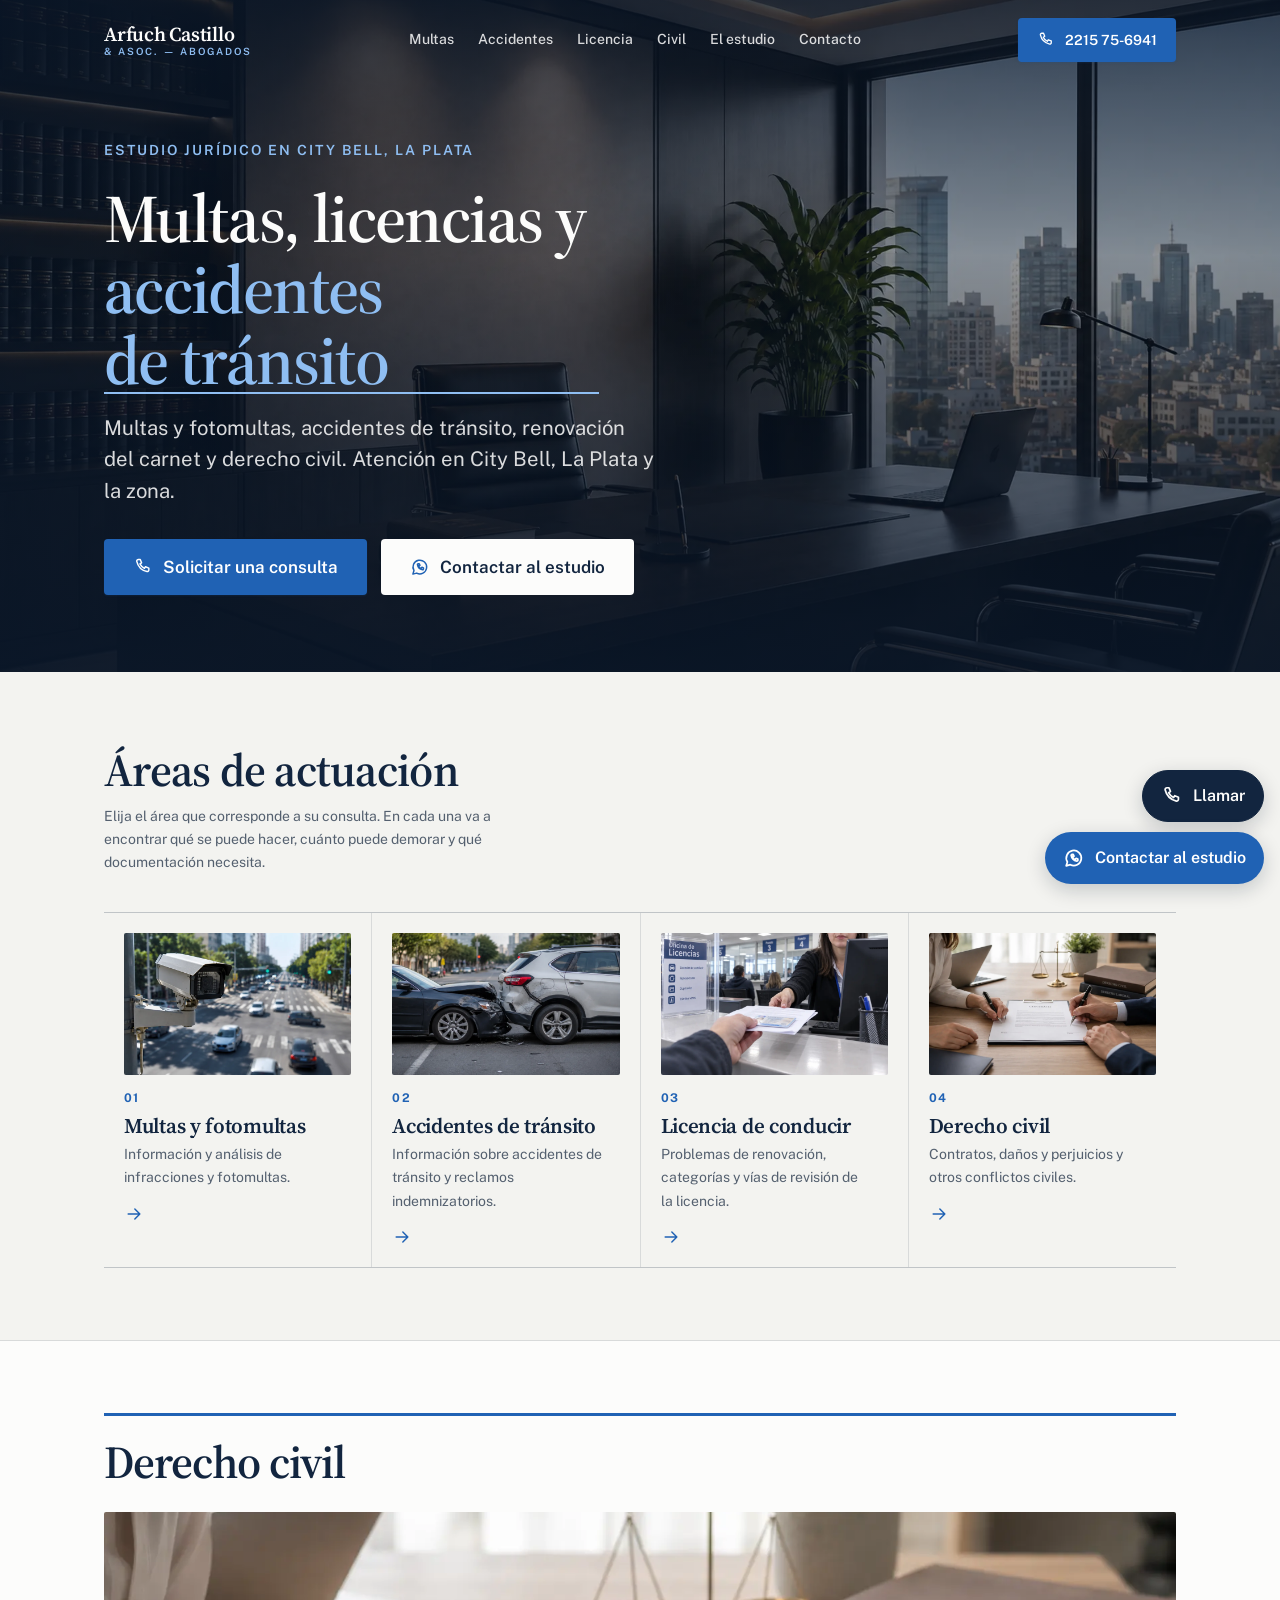
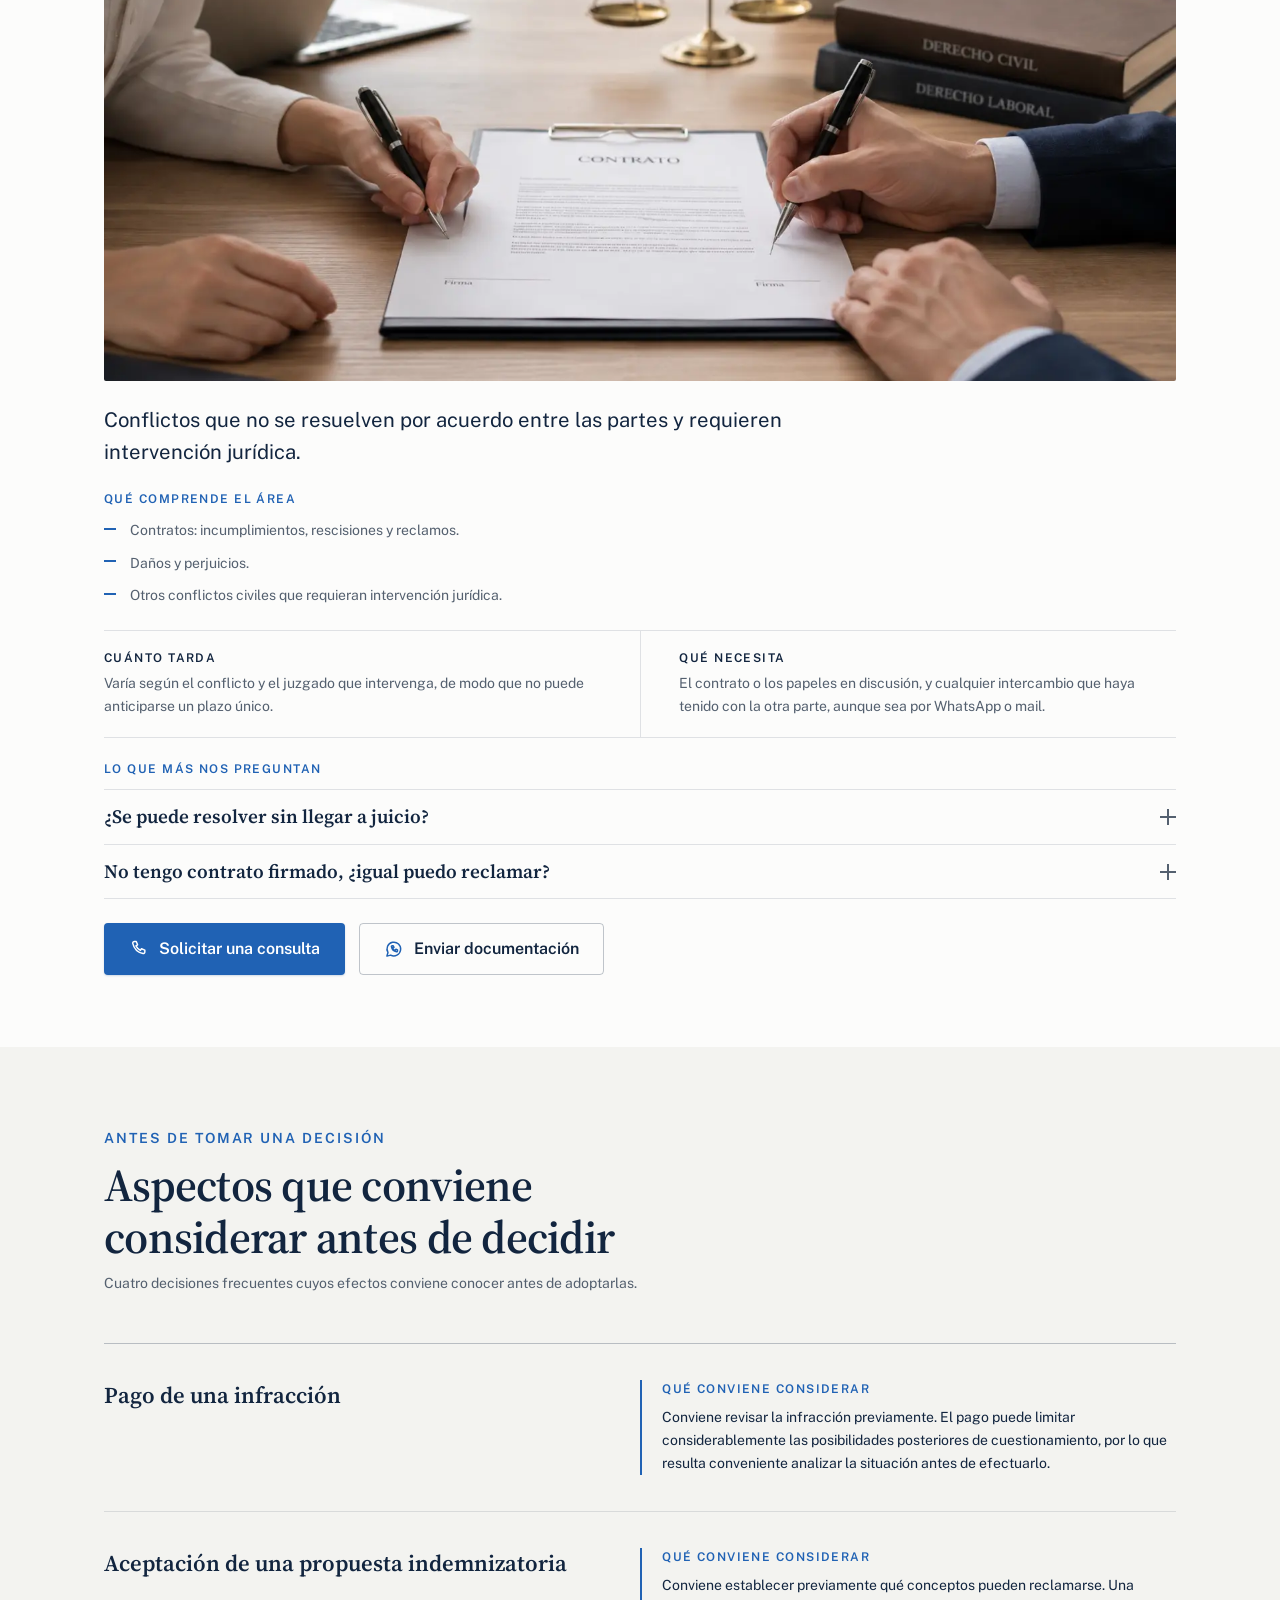
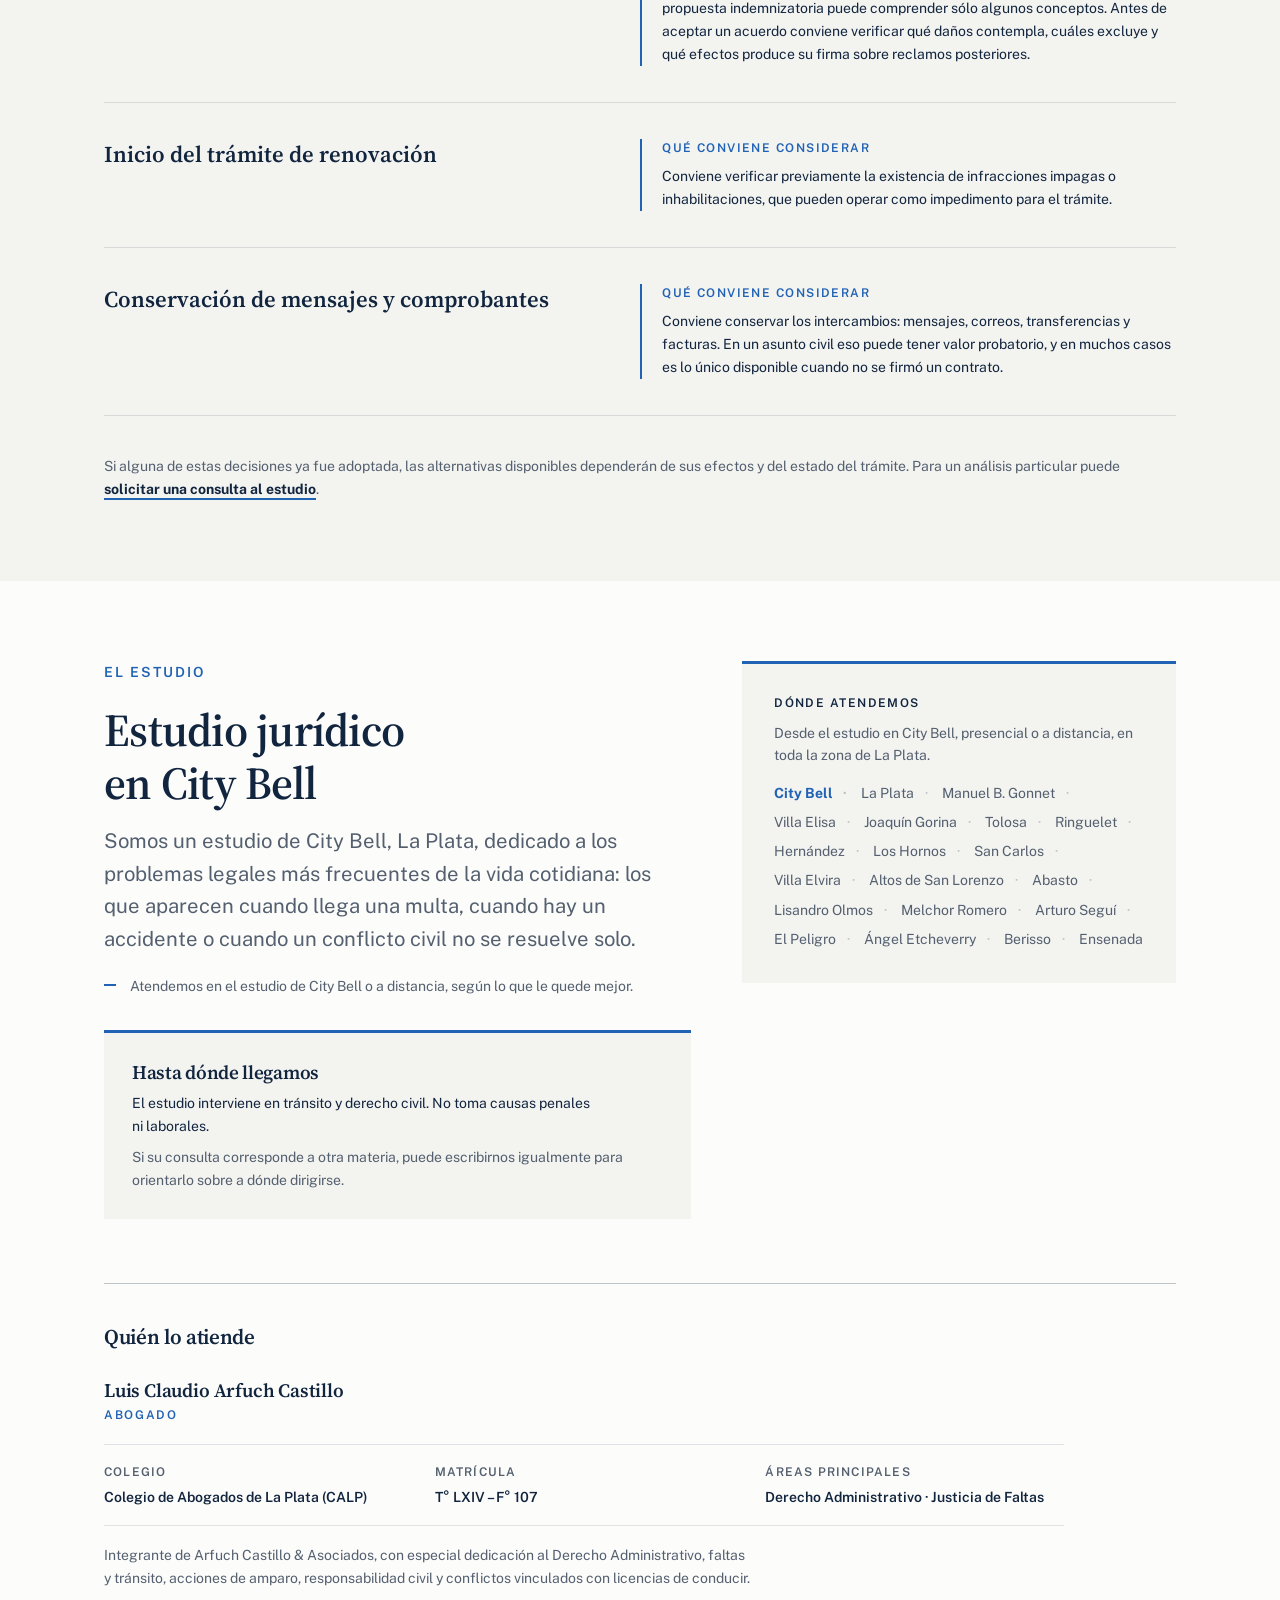
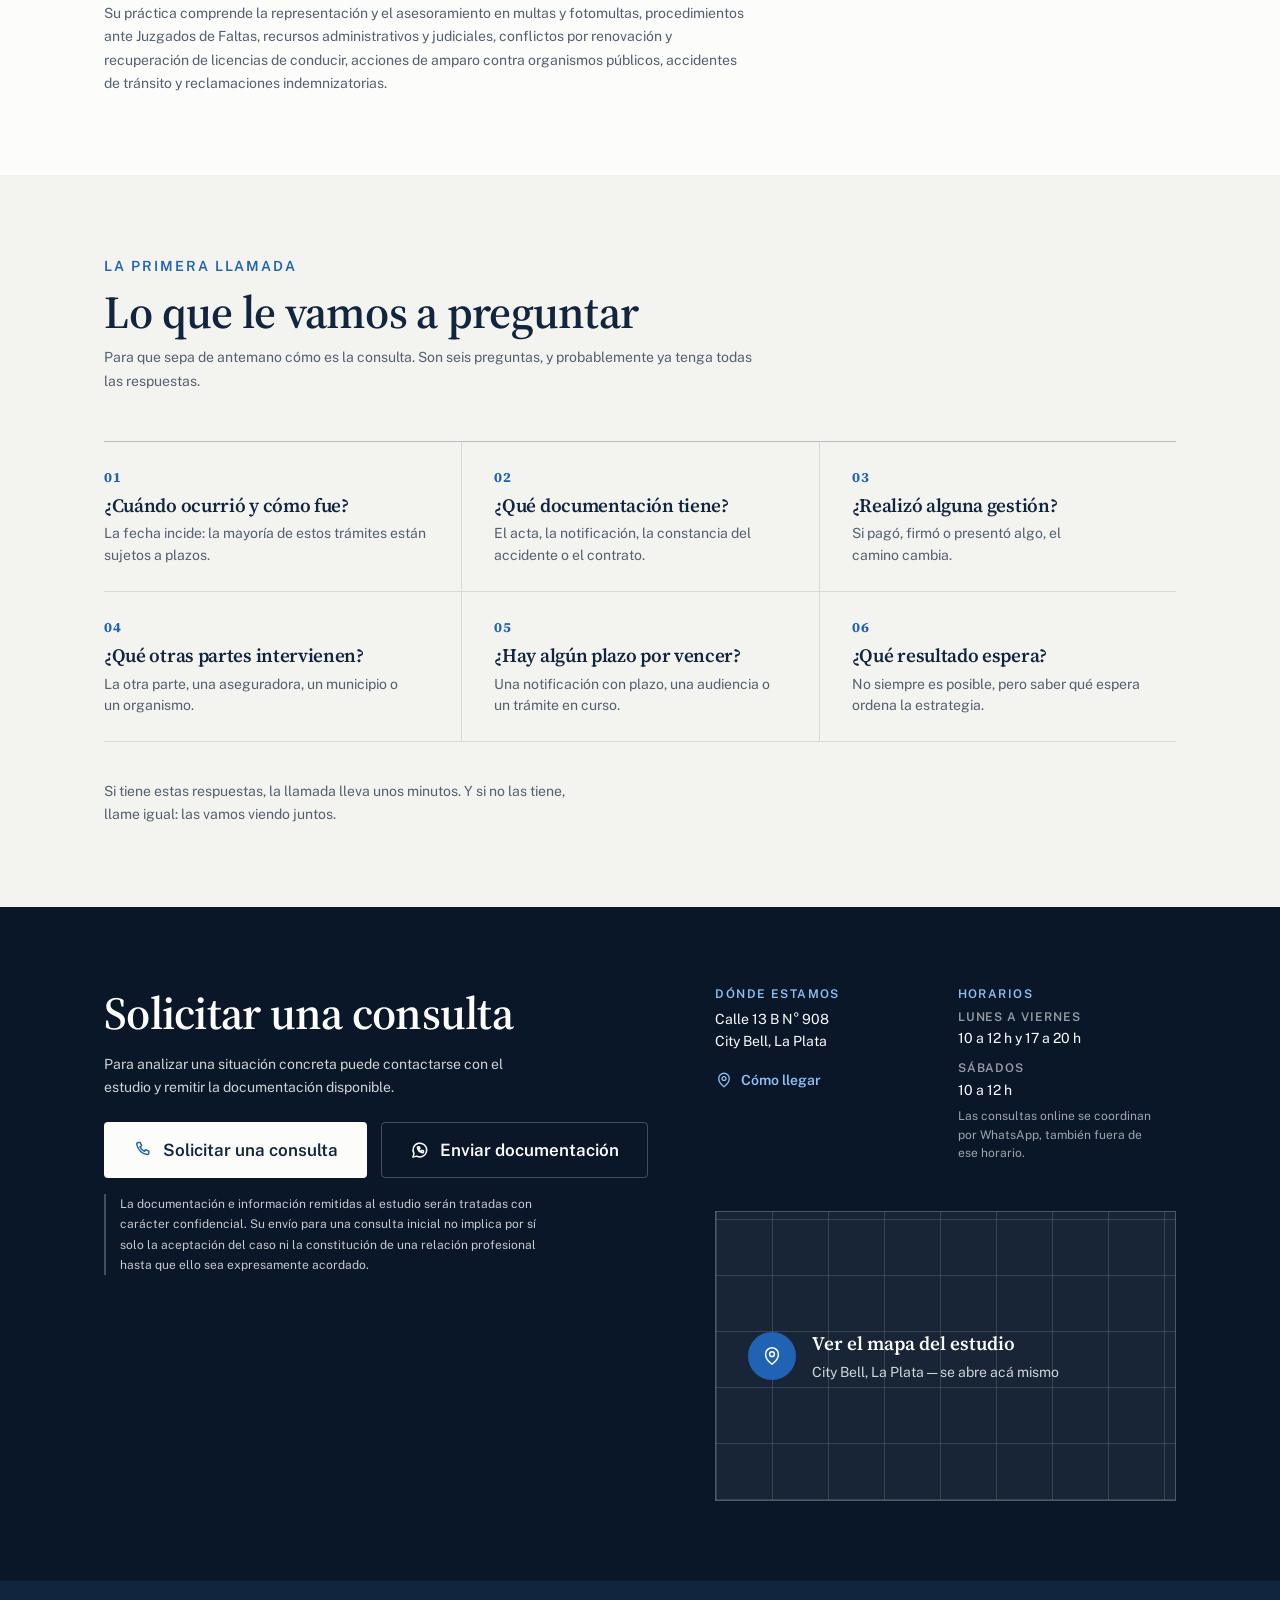
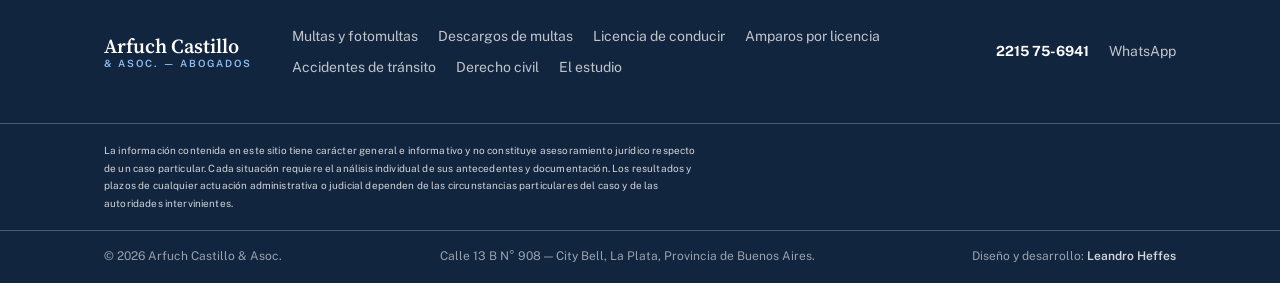
==== commit 8a484cbf: "últimas correcciones del sitio web" ====
--- a/index.html
+++ b/index.html
@@ -456,7 +456,7 @@
       <li><a href="problemas-renovacion-licencia-conducir/">Licencia de conducir</a></li>
       <li><a href="amparo-licencia-conducir/">Amparos por licencia</a></li>
       <li><a href="#caso-civil">Derecho civil</a></li>
-      <li><a href="#errores">Errores frecuentes</a></li>
+      <li><a href="#errores">Antes de decidir</a></li>
       <li><a href="#estudio">El estudio</a></li>
       <li><a href="#llamada">La primera llamada</a></li>
       <li><a href="#contacto">Contacto</a></li>
@@ -706,10 +706,9 @@
 
       <header class="errores__encabezado">
         <p class="ante-titulo">Antes de tomar una decisión</p>
-        <h2 class="errores__titulo" id="errores-titulo">Errores que conviene evitar</h2>
+        <h2 class="errores__titulo" id="errores-titulo">Aspectos que conviene considerar antes de decidir</h2>
         <p class="errores__nota">
-          Cuatro decisiones habituales, tomadas por apuro o por sentido común,
-          que después limitan las opciones del caso.
+          Cuatro decisiones frecuentes cuyos efectos conviene conocer antes de adoptarlas.
         </p>
       </header>
 
@@ -717,24 +716,22 @@
 
         <li class="error">
           <p class="error__mal">
-            <span class="error__etiqueta" aria-hidden="true">Error</span>
-            <span class="error__frase">Pagar la multa apenas llega, sin revisar si es válida.</span>
+            <span class="error__frase">Pago de una infracción</span>
           </p>
           <div class="error__bien">
-            <p class="error__rotulo">En su lugar</p>
+            <p class="error__rotulo">Qué conviene considerar</p>
             <p class="error__texto">
-              Conviene revisarla previamente. El pago de una infracción puede limitar considerablemente las posibilidades posteriores de cuestionamiento, por lo que resulta conveniente analizar la situación antes de efectuarlo.
+              Conviene revisar la infracción previamente. El pago puede limitar considerablemente las posibilidades posteriores de cuestionamiento, por lo que resulta conveniente analizar la situación antes de efectuarlo.
             </p>
           </div>
         </li>
 
         <li class="error">
           <p class="error__mal">
-            <span class="error__etiqueta" aria-hidden="true">Error</span>
-            <span class="error__frase">Aceptar la primera oferta que hace la aseguradora.</span>
+            <span class="error__frase">Aceptación de una propuesta indemnizatoria</span>
           </p>
           <div class="error__bien">
-            <p class="error__rotulo">En su lugar</p>
+            <p class="error__rotulo">Qué conviene considerar</p>
             <p class="error__texto">
               Conviene establecer previamente qué conceptos pueden reclamarse. Una propuesta indemnizatoria puede comprender sólo algunos conceptos. Antes de aceptar un acuerdo conviene verificar qué daños contempla, cuáles excluye y qué efectos produce su firma sobre reclamos posteriores.
             </p>
@@ -743,11 +740,10 @@
 
         <li class="error">
           <p class="error__mal">
-            <span class="error__etiqueta" aria-hidden="true">Error</span>
-            <span class="error__frase">Iniciar la renovación del carnet sin verificar si hay impedimentos.</span>
+            <span class="error__frase">Inicio del trámite de renovación</span>
           </p>
           <div class="error__bien">
-            <p class="error__rotulo">En su lugar</p>
+            <p class="error__rotulo">Qué conviene considerar</p>
             <p class="error__texto">
               Conviene verificar previamente la existencia de infracciones impagas o inhabilitaciones, que pueden operar como impedimento para el trámite.
             </p>
@@ -756,11 +752,10 @@
 
         <li class="error">
           <p class="error__mal">
-            <span class="error__etiqueta" aria-hidden="true">Error</span>
-            <span class="error__frase">Descartar mensajes y comprobantes cuando el conflicto parece resuelto.</span>
+            <span class="error__frase">Conservación de mensajes y comprobantes</span>
           </p>
           <div class="error__bien">
-            <p class="error__rotulo">En su lugar</p>
+            <p class="error__rotulo">Qué conviene considerar</p>
             <p class="error__texto">
               Conviene conservar los intercambios: mensajes, correos, transferencias y facturas. En un asunto civil eso puede tener valor probatorio, y en muchos casos es lo único disponible cuando no se firmó un contrato.
             </p>
@@ -1005,6 +1000,16 @@
             Enviar documentación
           </a>
         </div>
+
+        <!-- Nota de confidencialidad (pedido del Estudio). Va junto a la zona
+             donde se solicita documentación, porque puede incluir DNI, actas,
+             historias clínicas o sentencias. -->
+        <p class="nota-confidencial">
+          La documentación e información remitidas al estudio serán tratadas con
+          carácter confidencial. Su envío para una consulta inicial no implica
+          por sí solo la aceptación del caso ni la constitución de una relación
+          profesional hasta que ello sea expresamente acordado.
+        </p>
       </div>
 
       <div class="contacto__datos">
--- a/assets/css/styles.css
+++ b/assets/css/styles.css
@@ -861,17 +861,6 @@
 
 .error__mal { display: grid; gap: .5rem; }
 
-.error__etiqueta {
-  justify-self: start;
-  padding: .1875rem .5rem;
-  border: 1px solid var(--linea-fuerte);
-  border-radius: 2px;
-  font-size: var(--t-micro);
-  font-weight: 600;
-  letter-spacing: .12em;
-  text-transform: uppercase;
-  color: var(--tinta-suave);
-}
 
 /* El tachado es el gesto de la sección: se lee antes que el texto. */
 .error__frase {
@@ -879,10 +868,7 @@
   font-size: clamp(1.125rem, 1.02rem + 0.5vw, 1.4375rem);
   font-weight: 600;
   line-height: 1.35;
-  color: var(--tinta-suave);
-  text-decoration: line-through;
-  text-decoration-color: var(--linea-fuerte);
-  text-decoration-thickness: 2px;
+  color: var(--tinta);
   text-wrap: pretty;
 }
 
@@ -1716,6 +1702,27 @@
   margin-top: var(--e-3);
 }
 
+/* Nota de confidencialidad. Acompaña a las zonas donde se pide documentación,
+   que puede incluir DNI, actas, historias clínicas o sentencias. Cuerpo menor
+   que el texto corriente pero con contraste holgado: es información que el
+   visitante necesita ANTES de enviar nada. */
+.nota-confidencial {
+  max-width: 64ch;
+  margin-top: var(--e-2);
+  padding-left: .875rem;
+  border-left: 2px solid var(--linea-fuerte);
+  font-size: var(--t-micro);
+  line-height: 1.7;
+  color: var(--tinta-suave);
+  text-wrap: pretty;
+}
+
+/* Sobre el navy profundo de la sección de contacto. */
+.contacto .nota-confidencial {
+  border-left-color: var(--linea-clara);
+  color: rgba(252, 252, 251, .78);
+}
+
 .cierre-area__rotulo {
   font-size: var(--t-micro);
   font-weight: 600;
